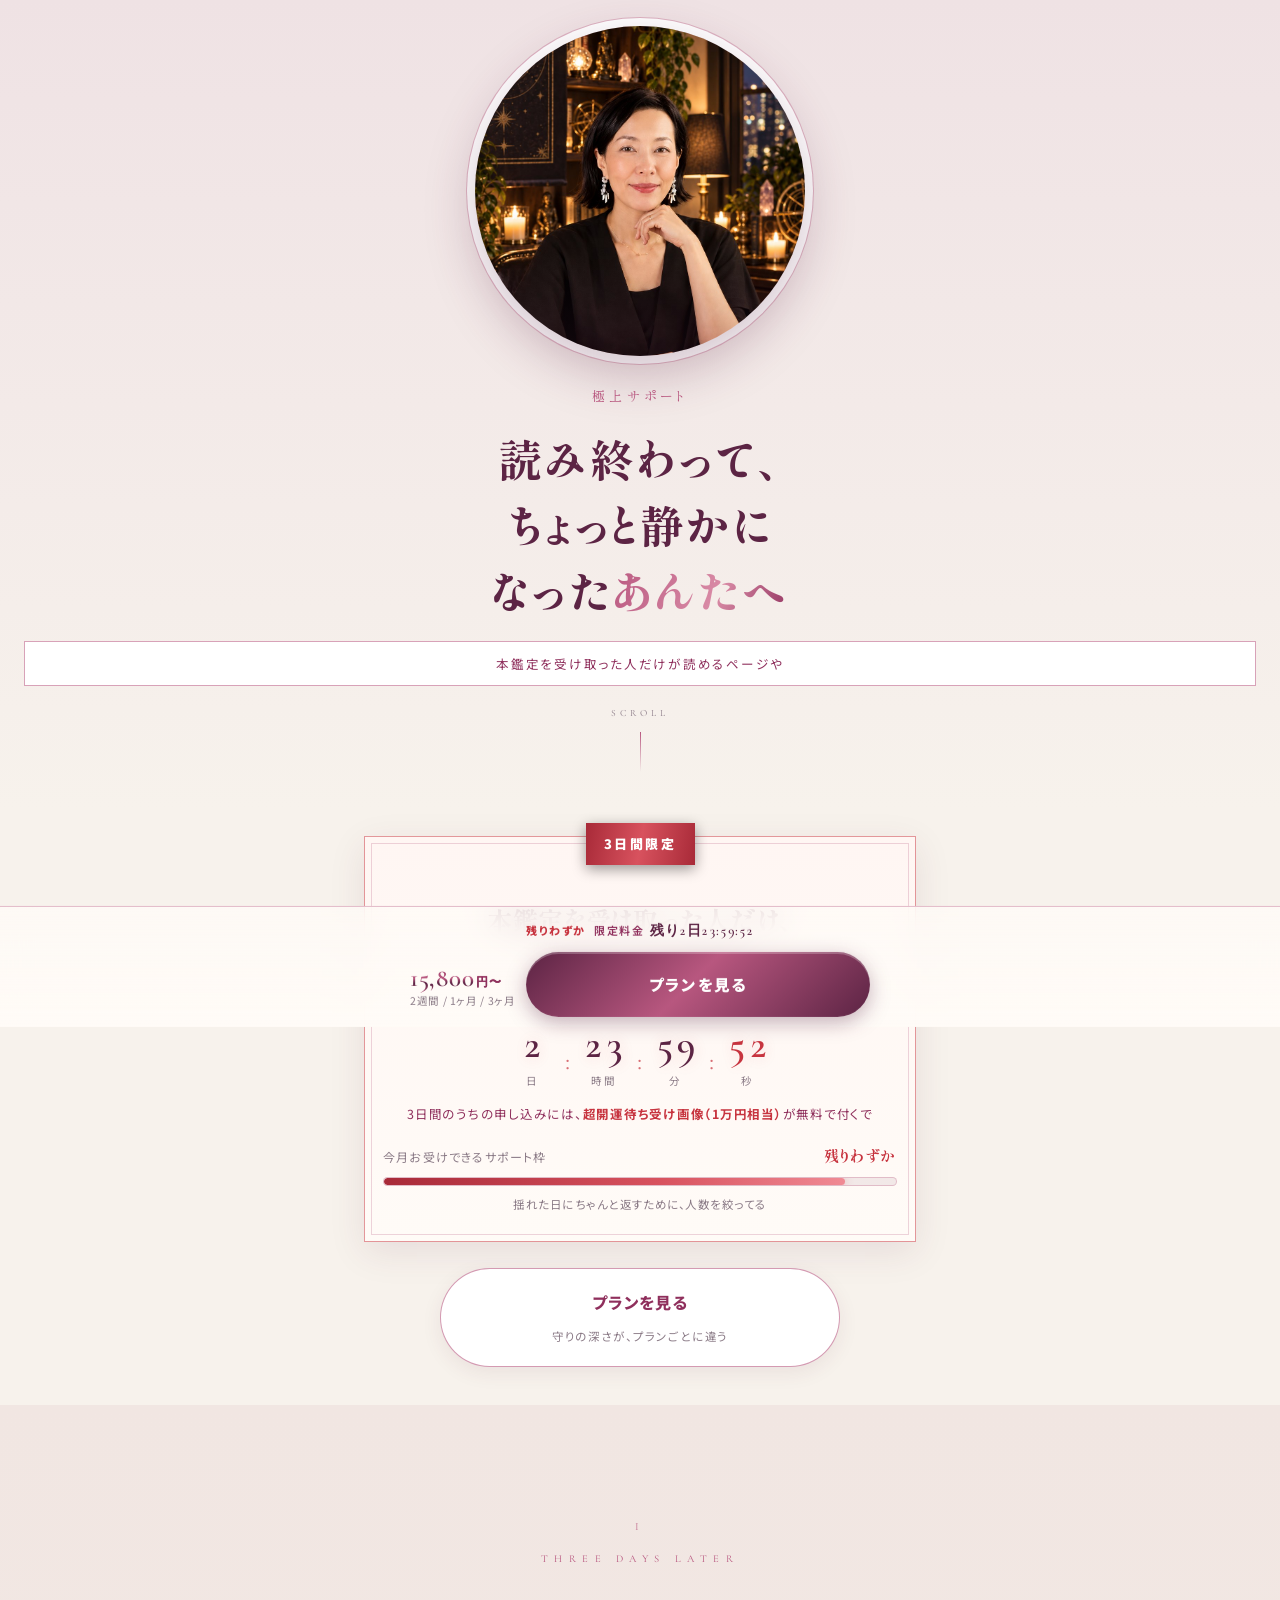
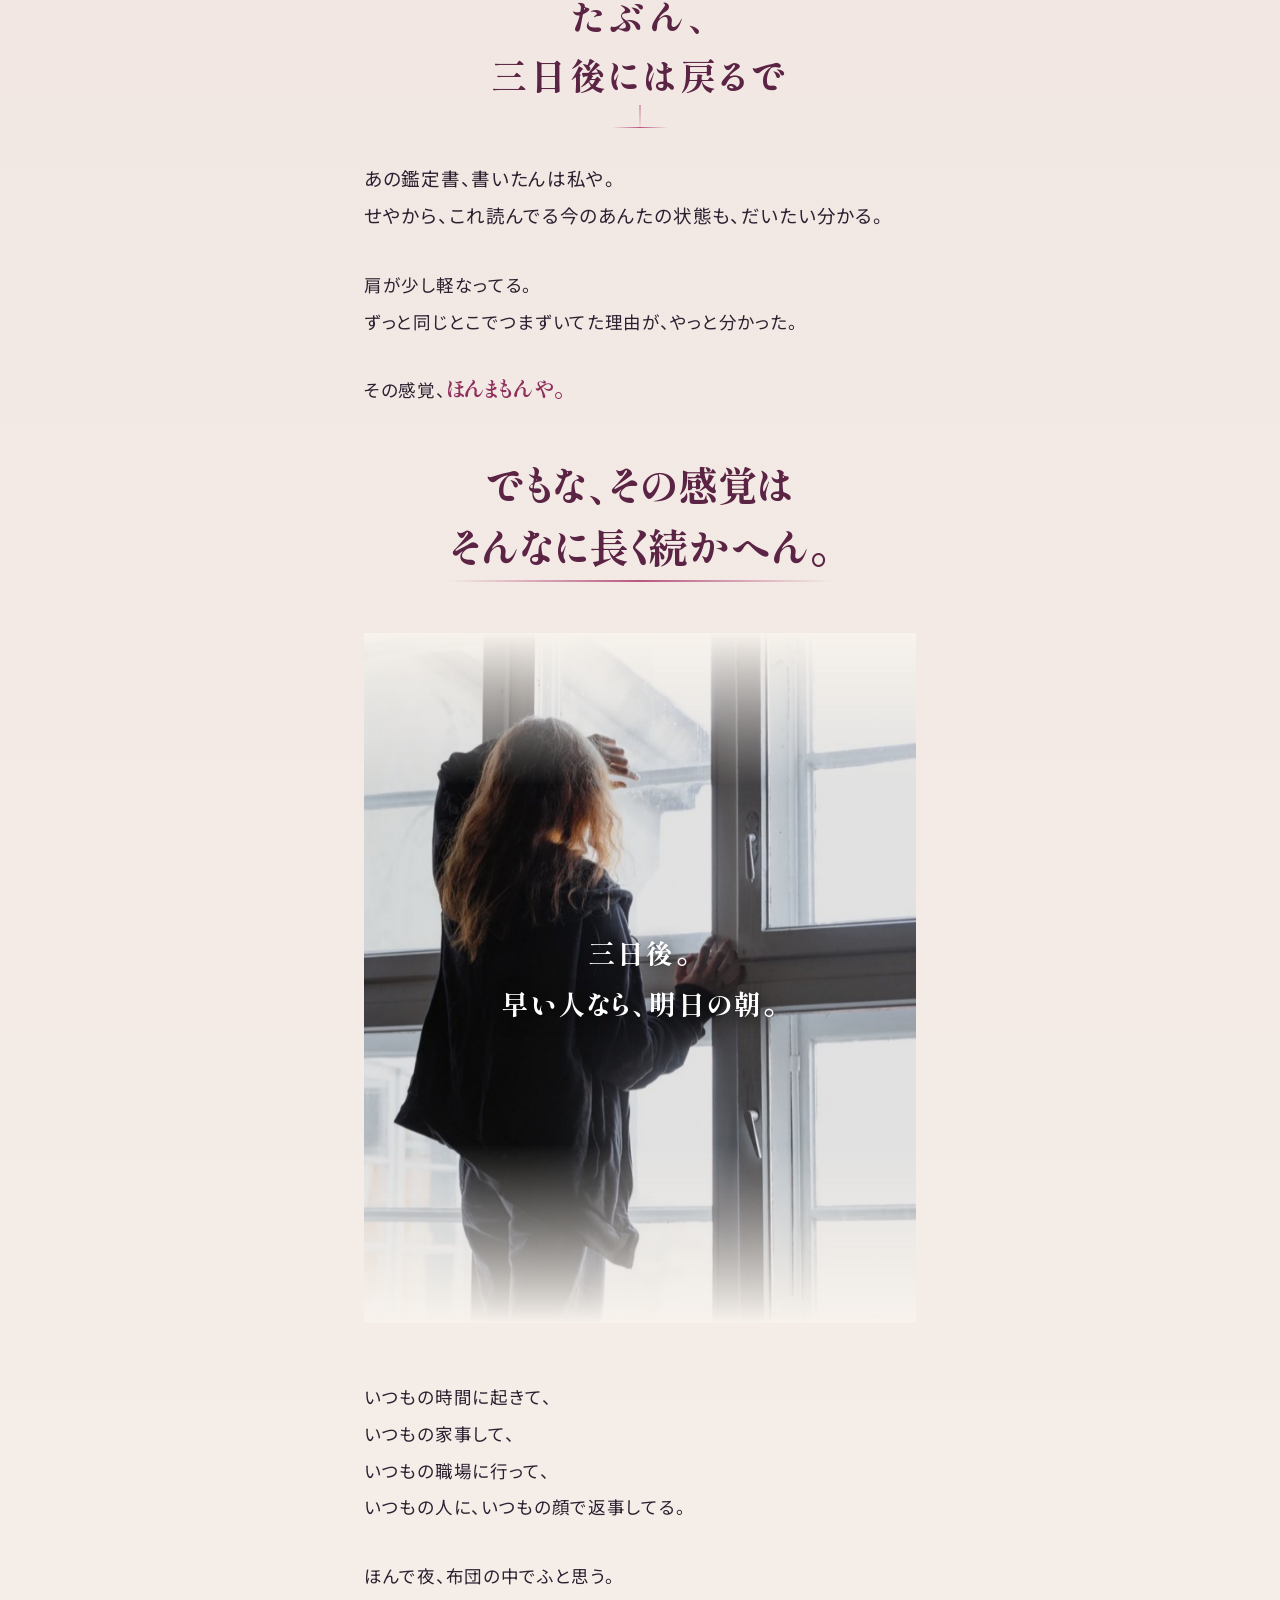
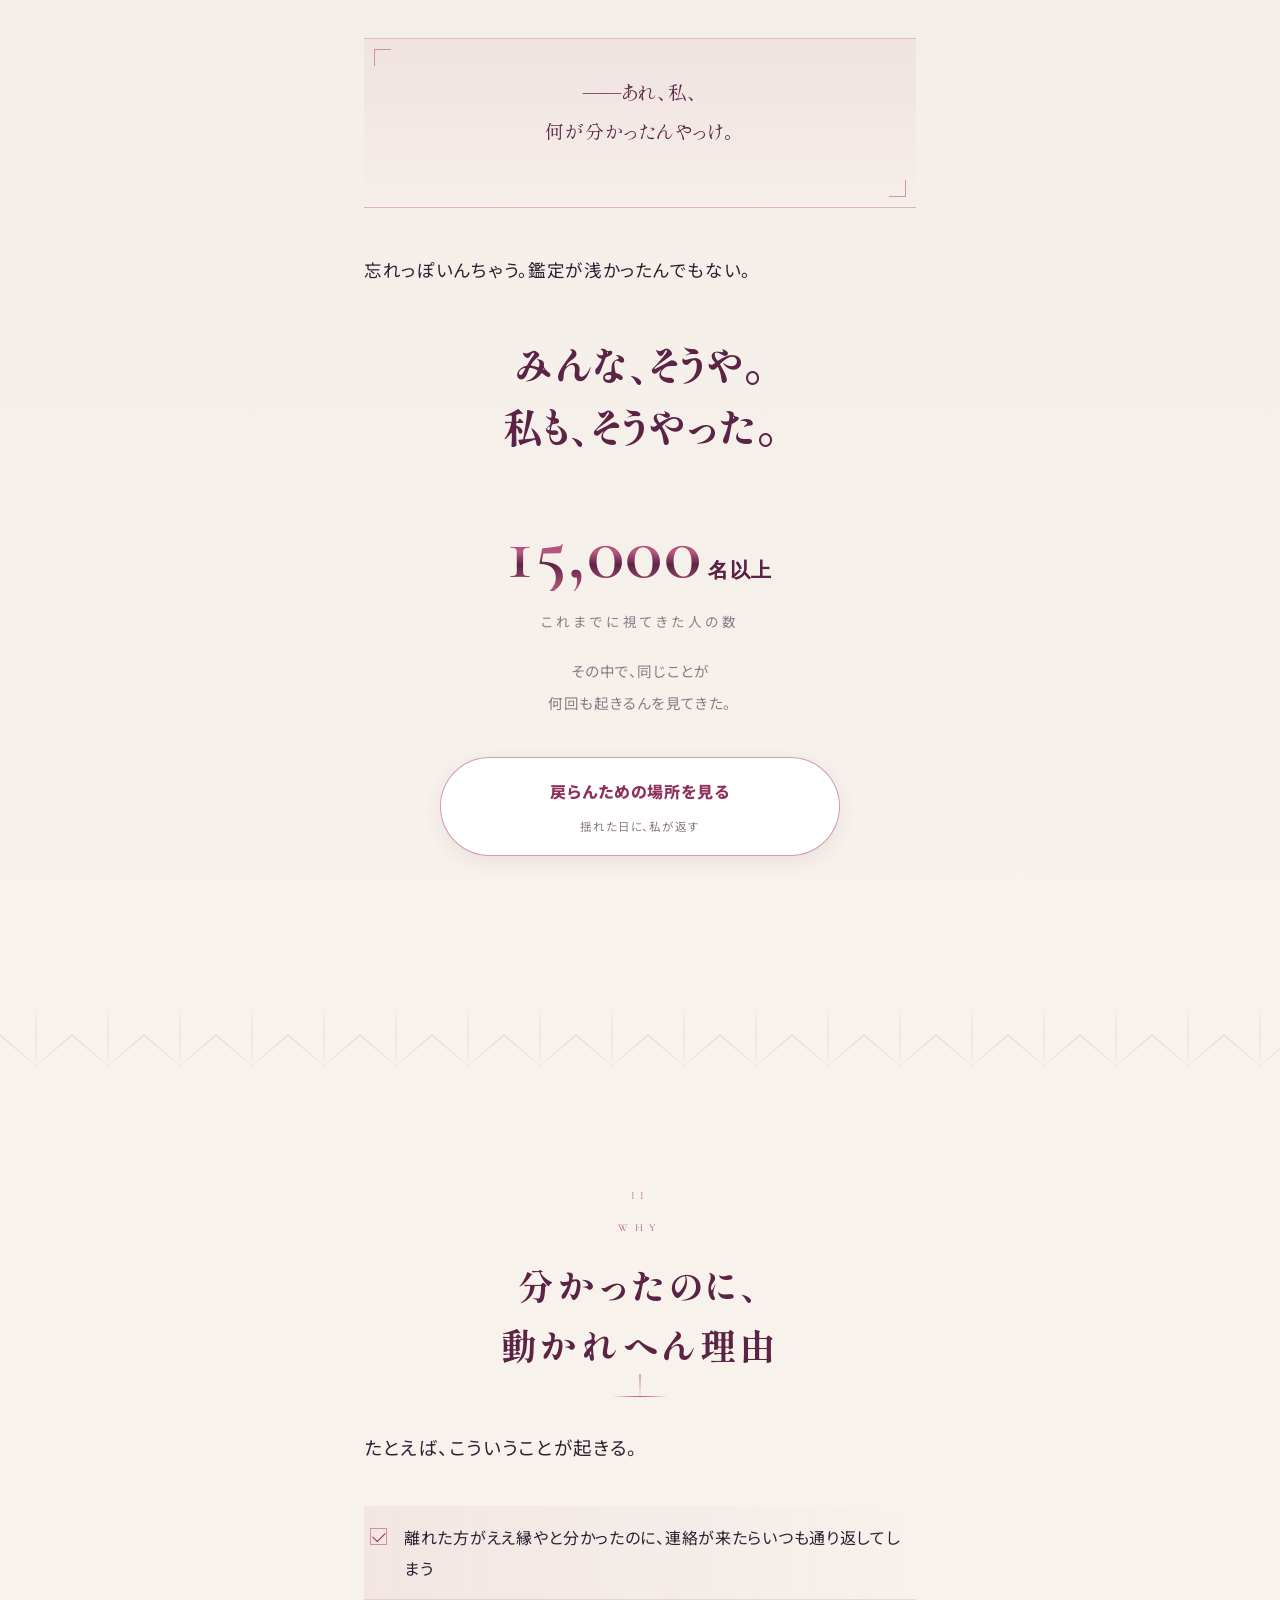
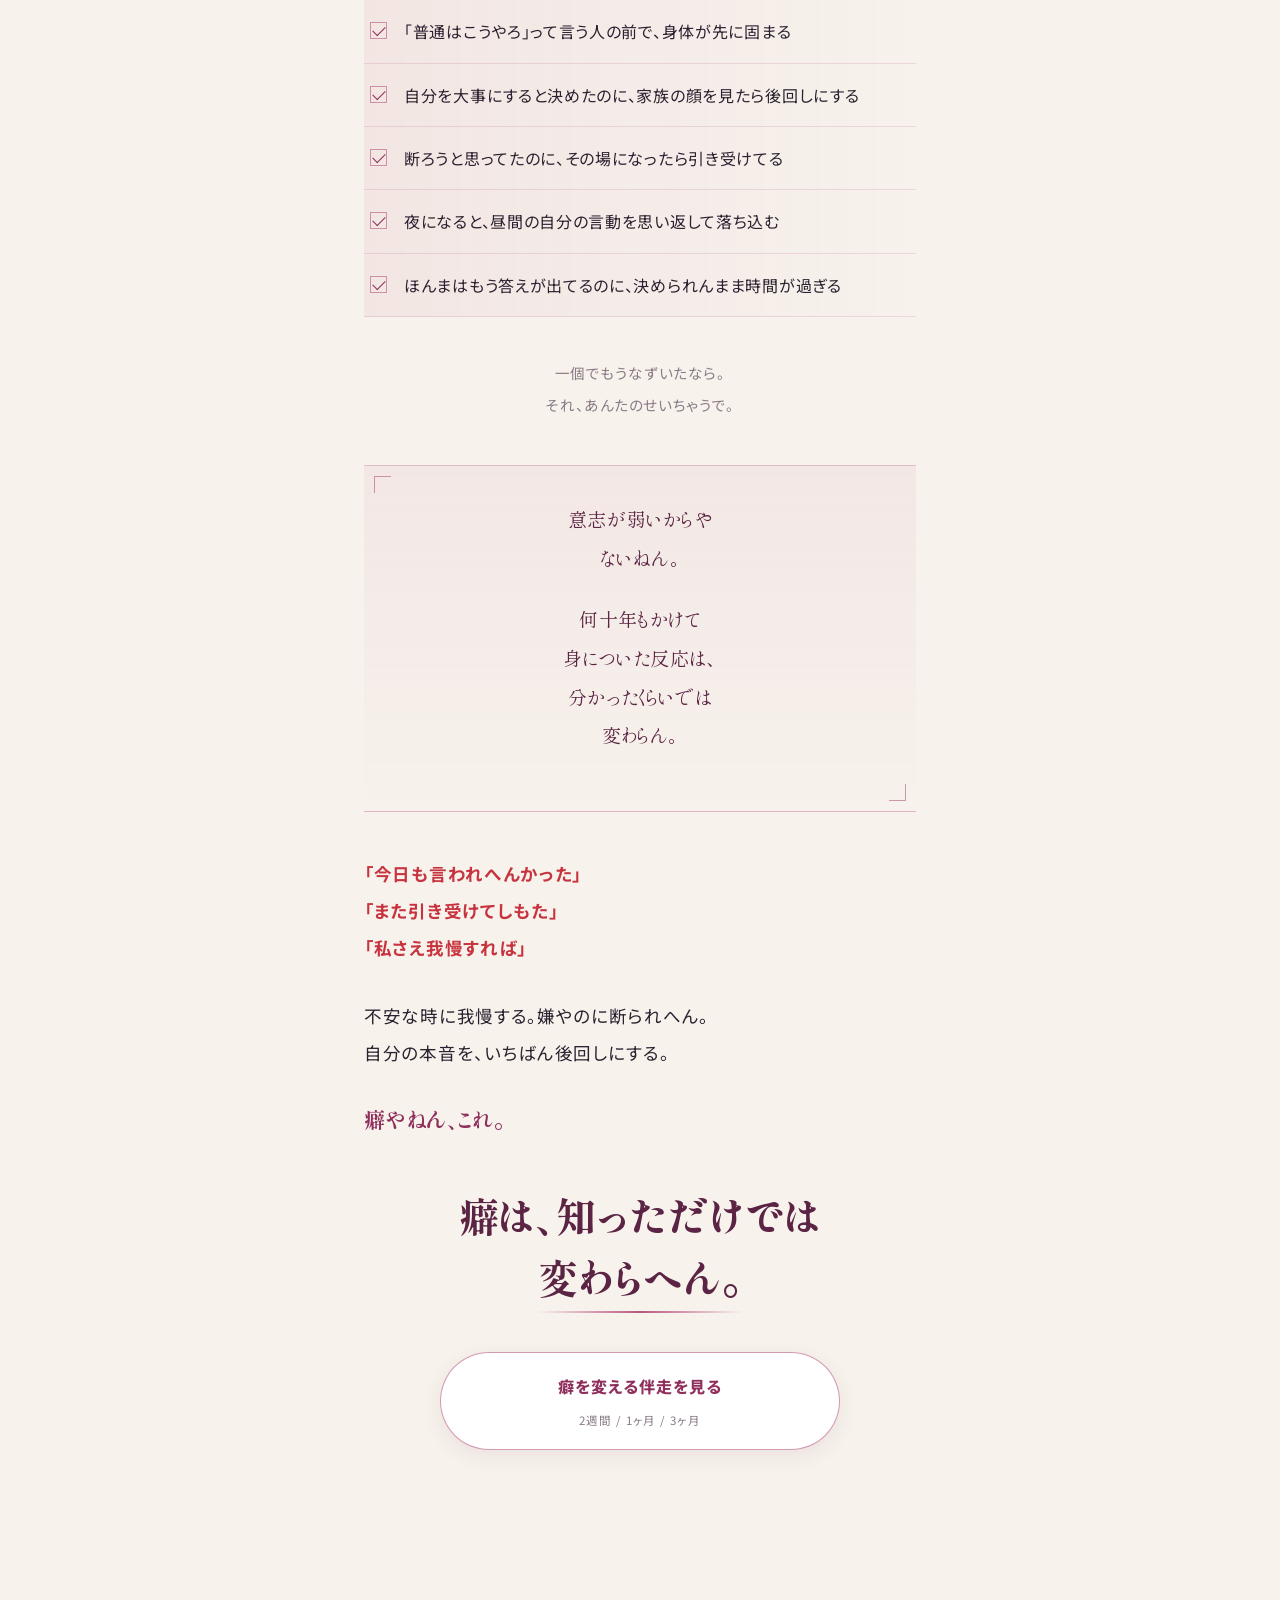
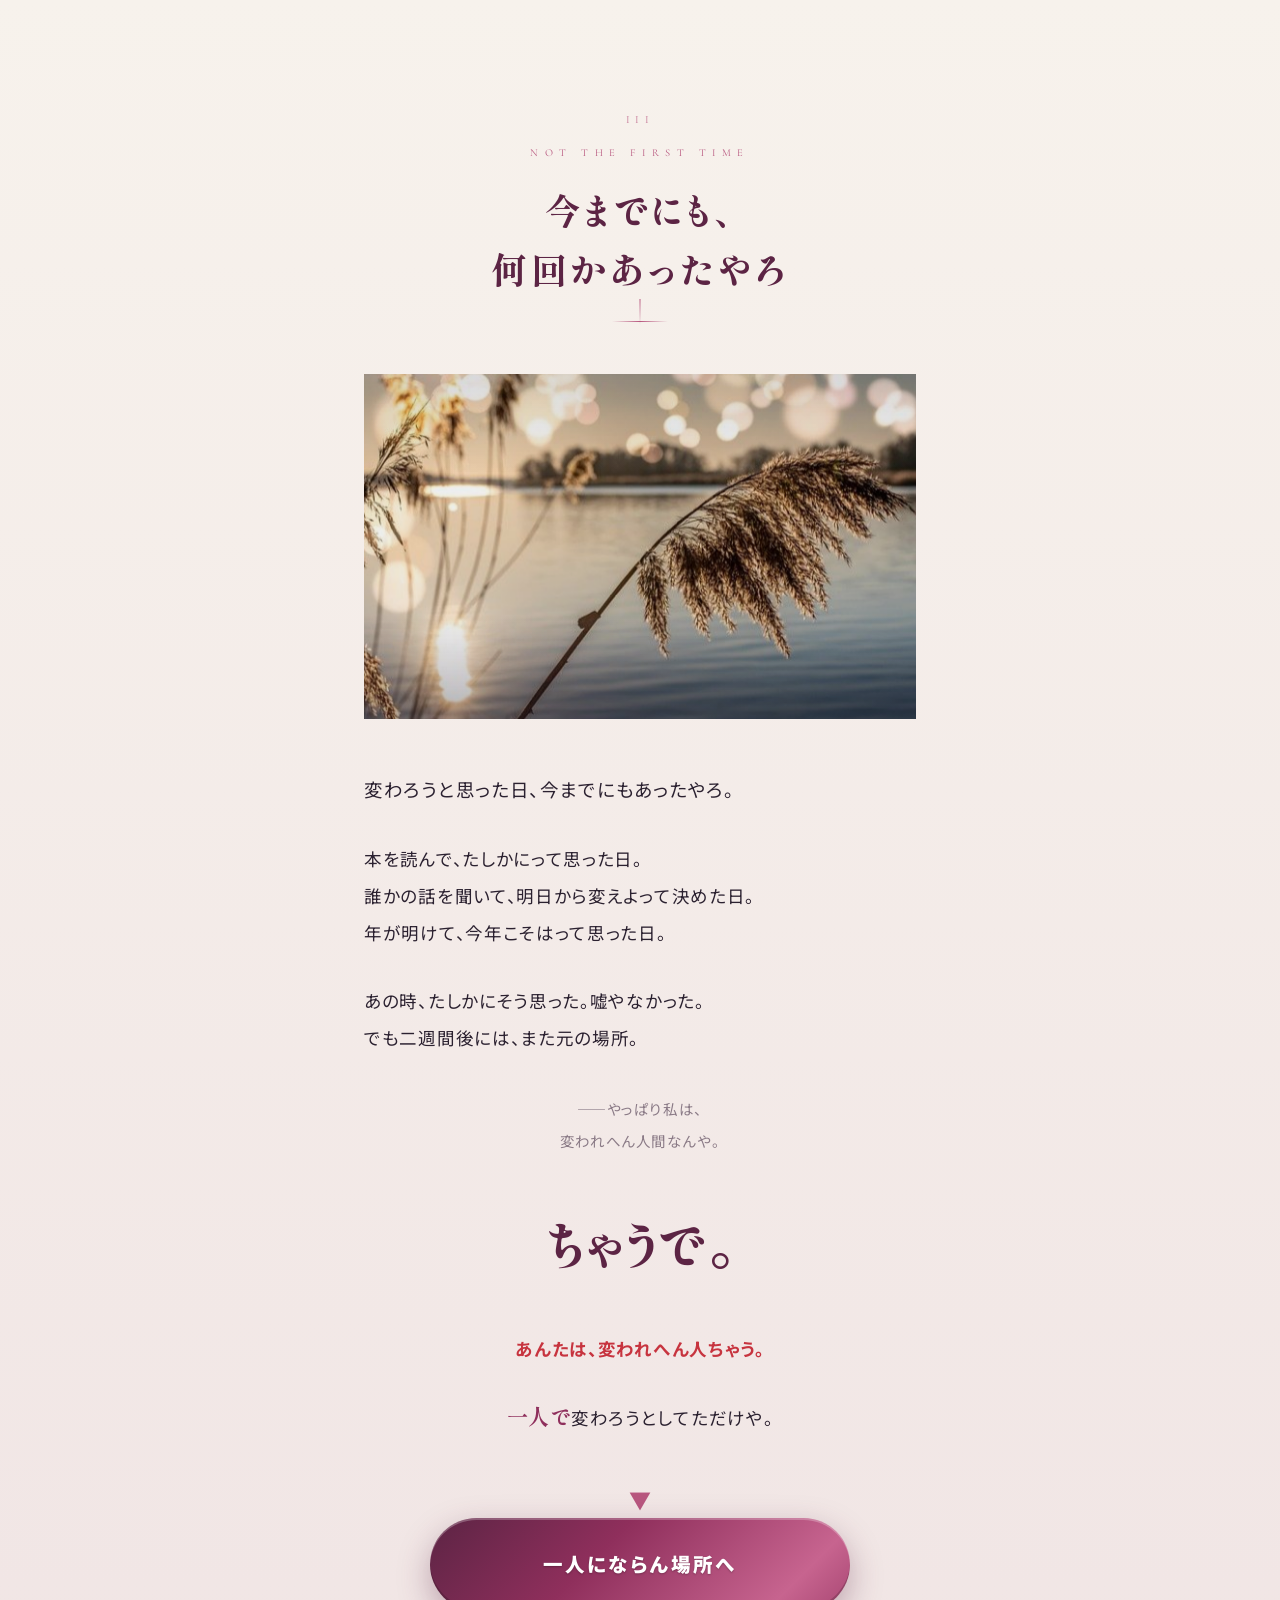
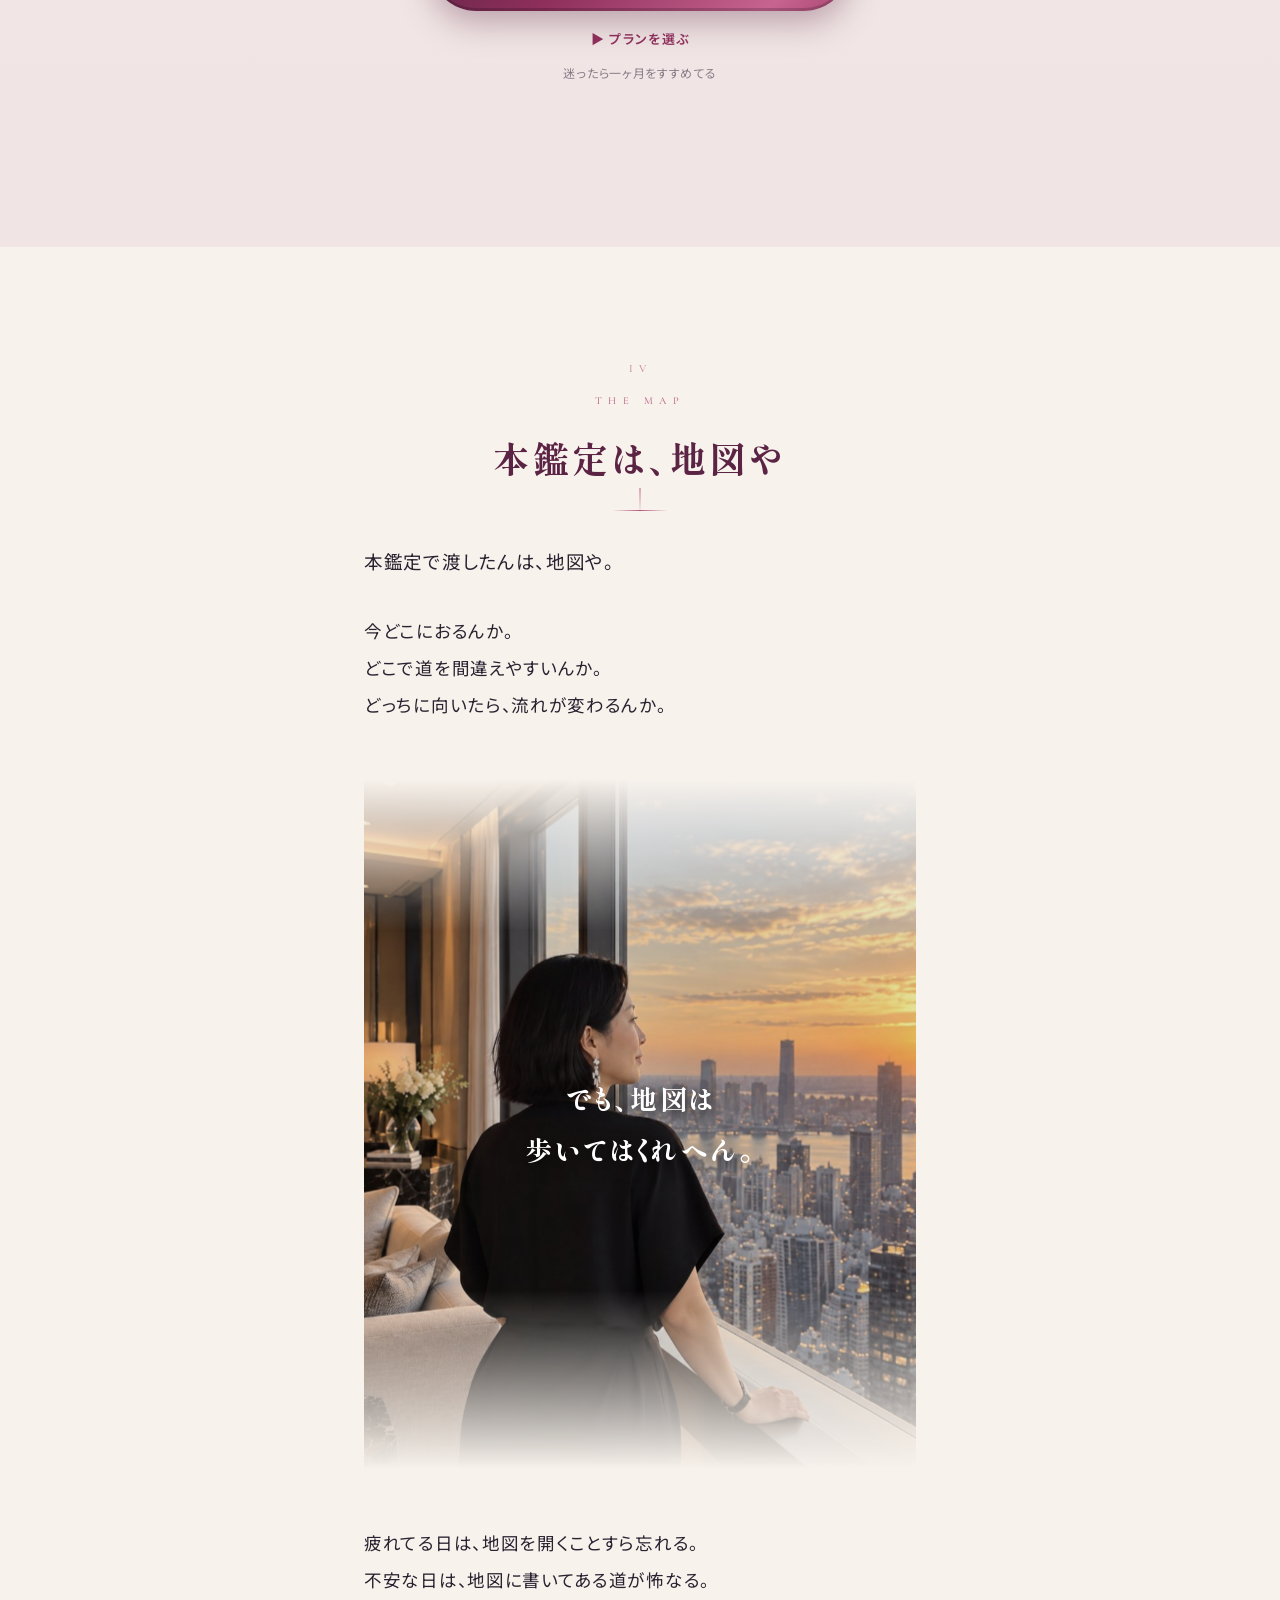
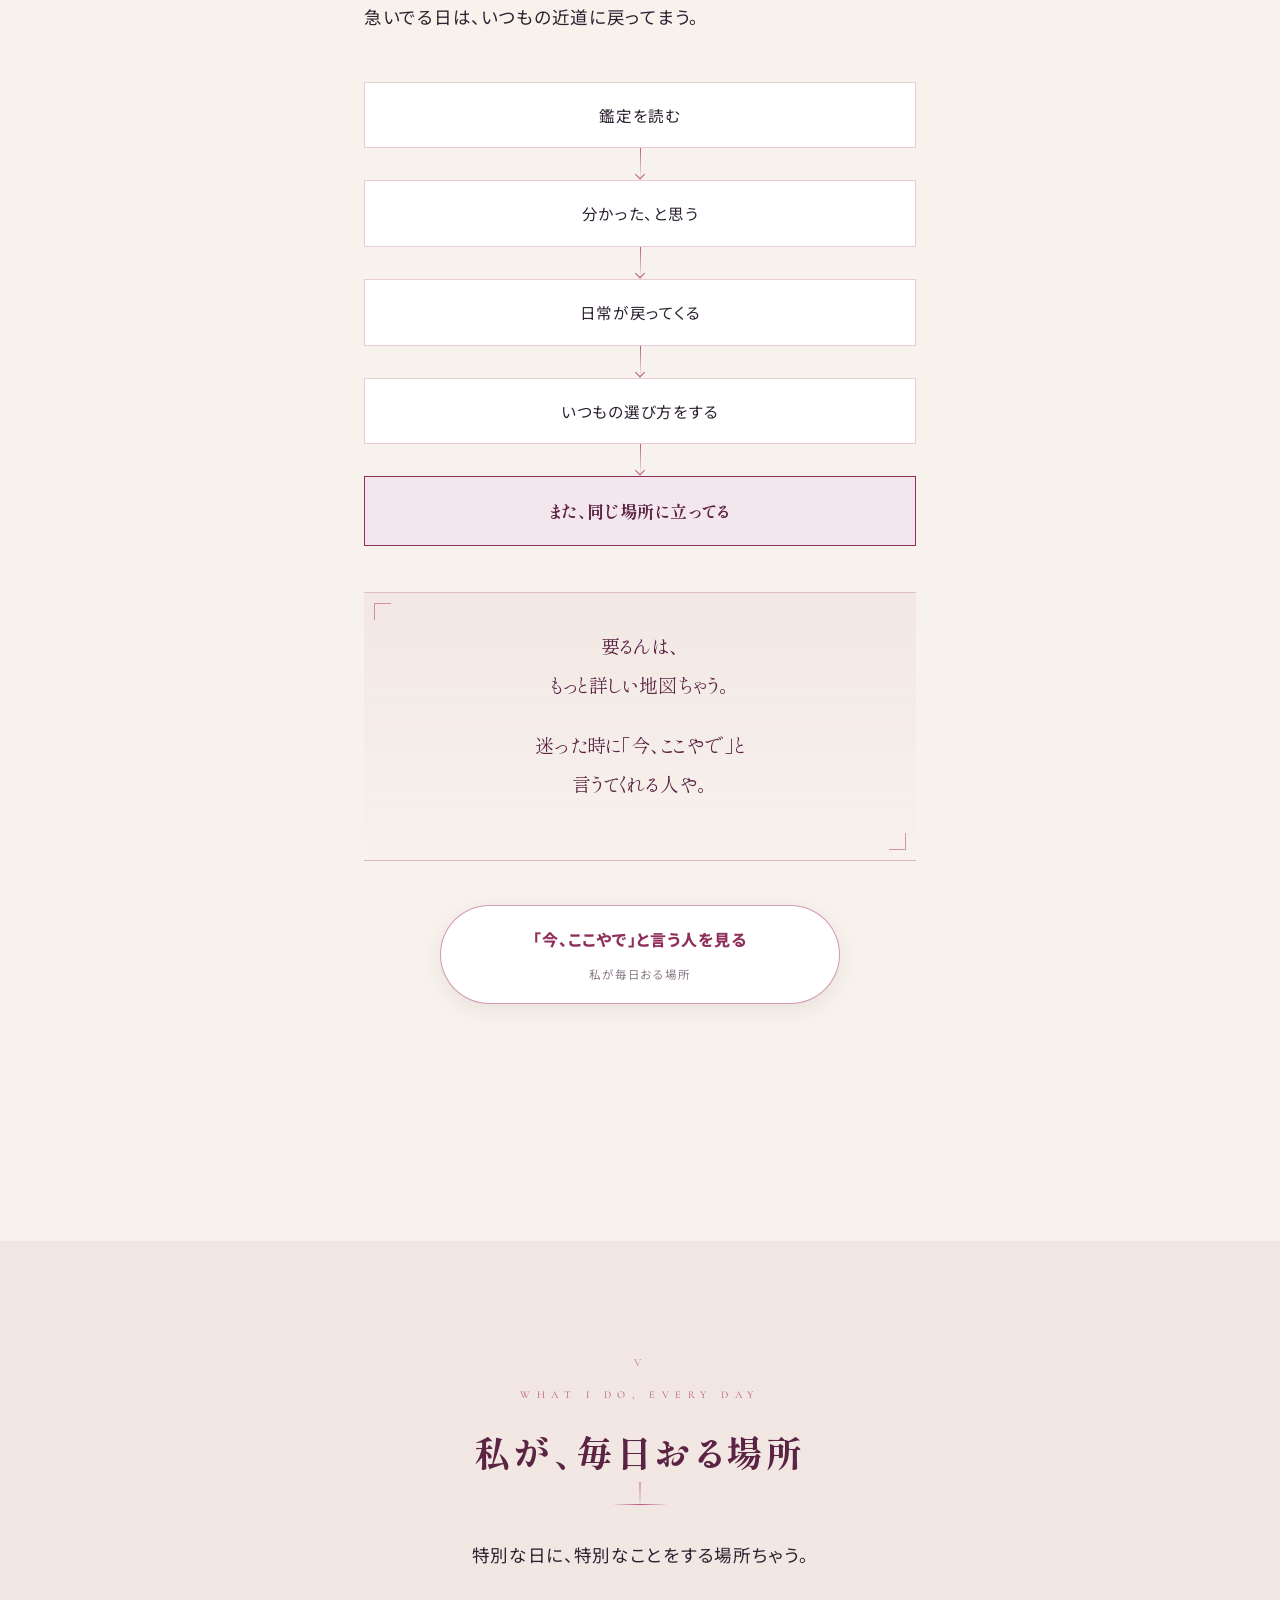
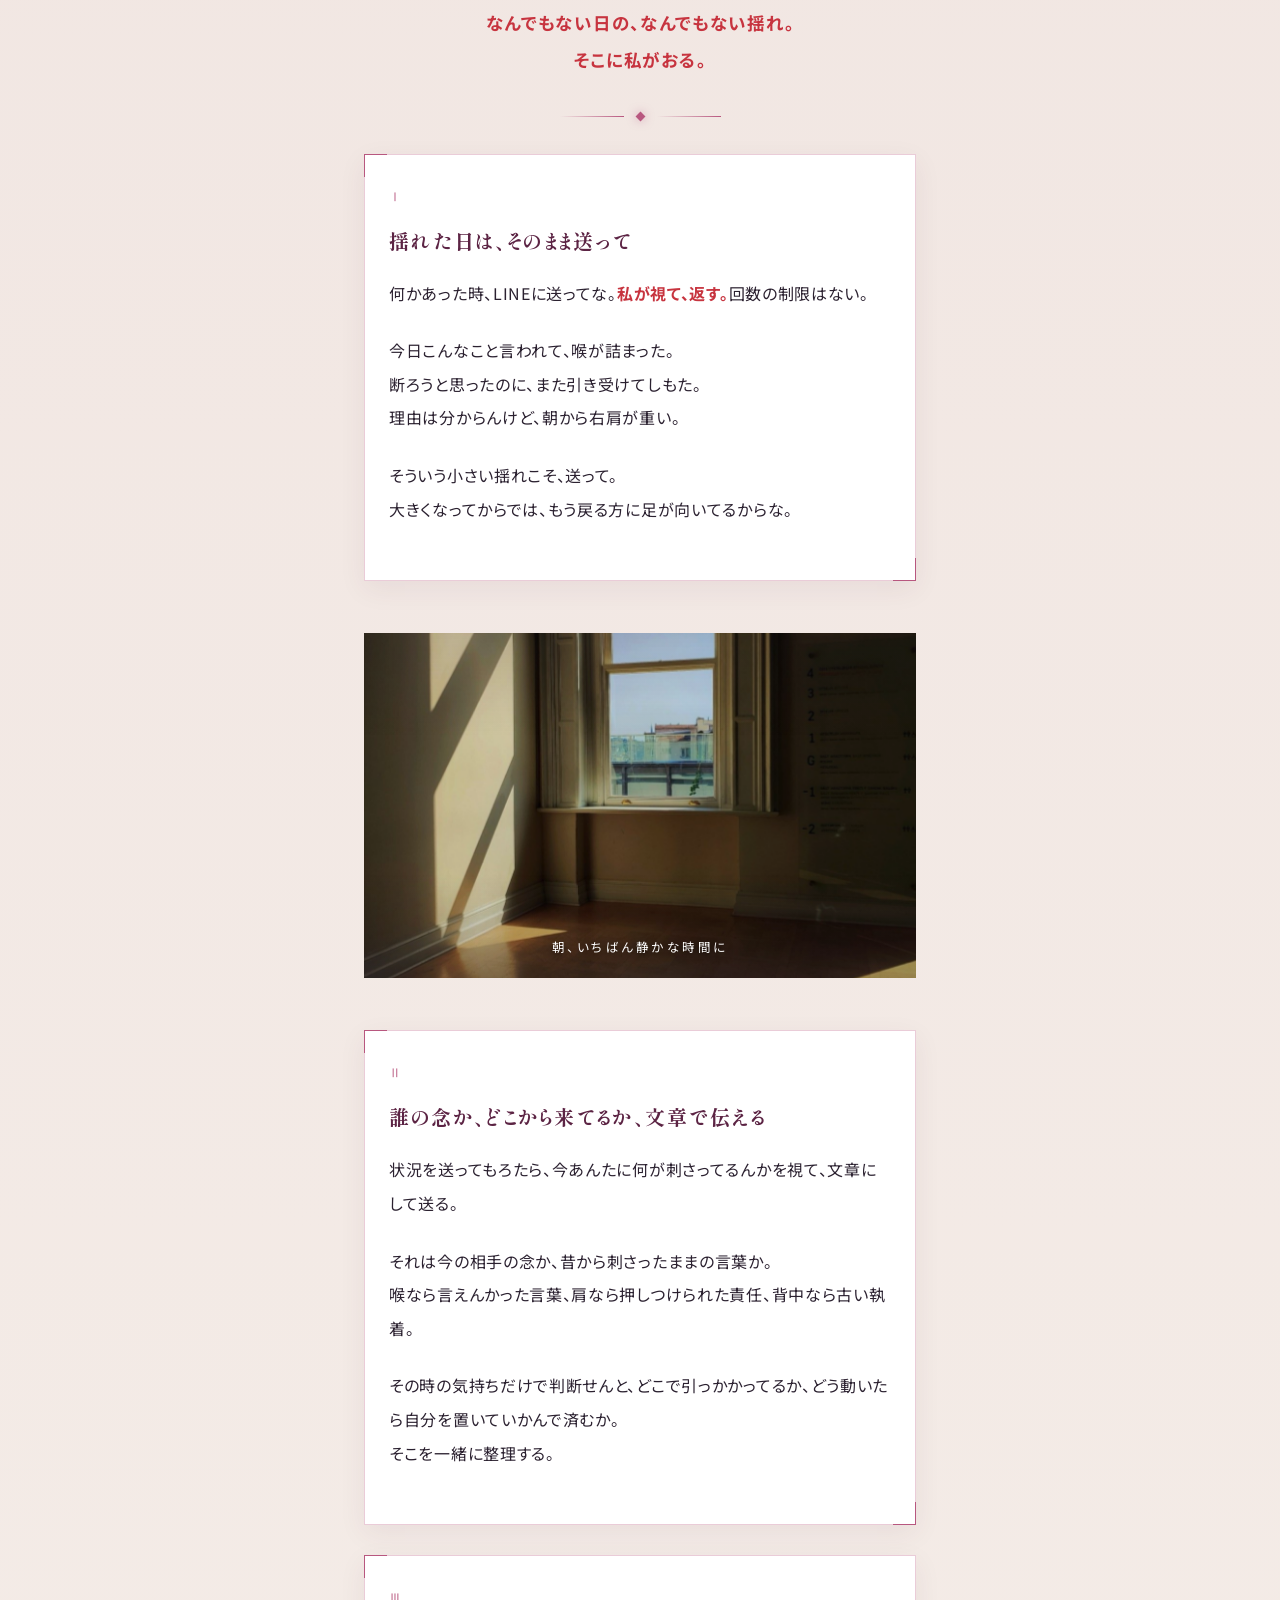
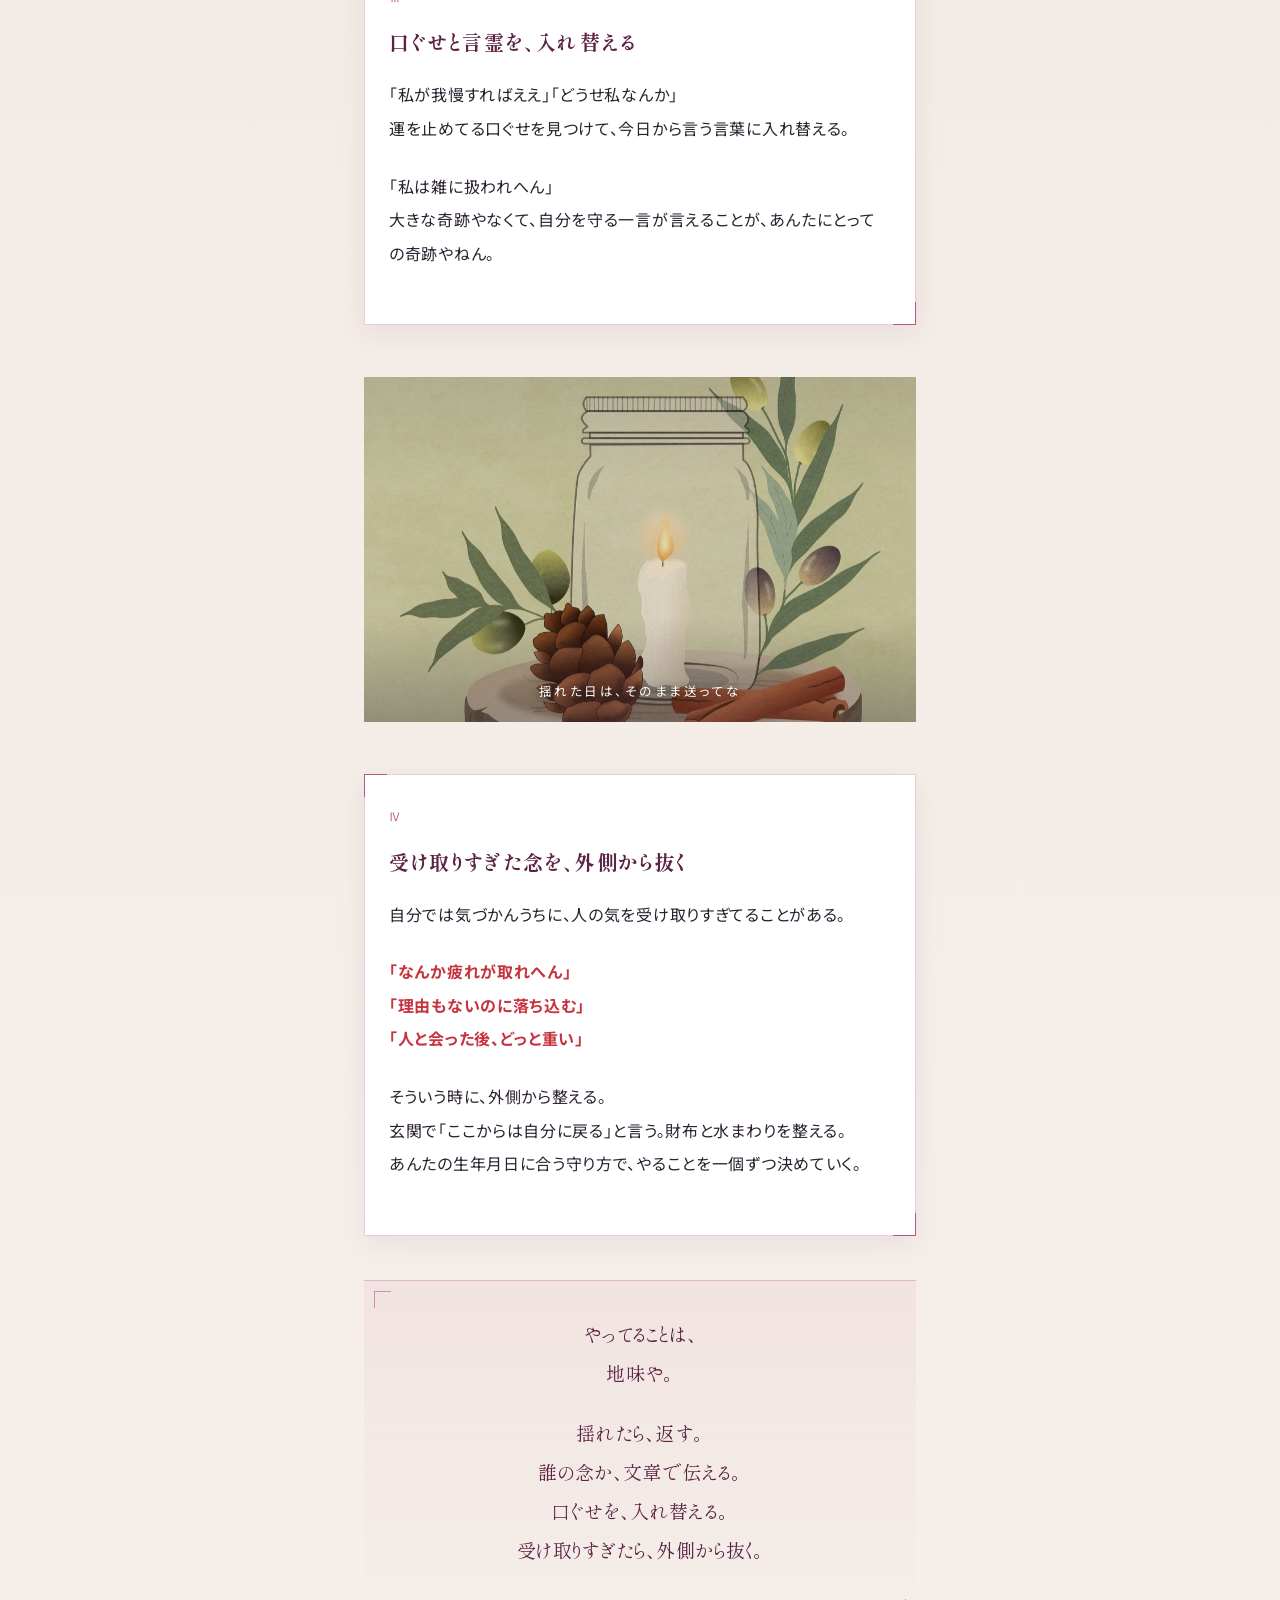
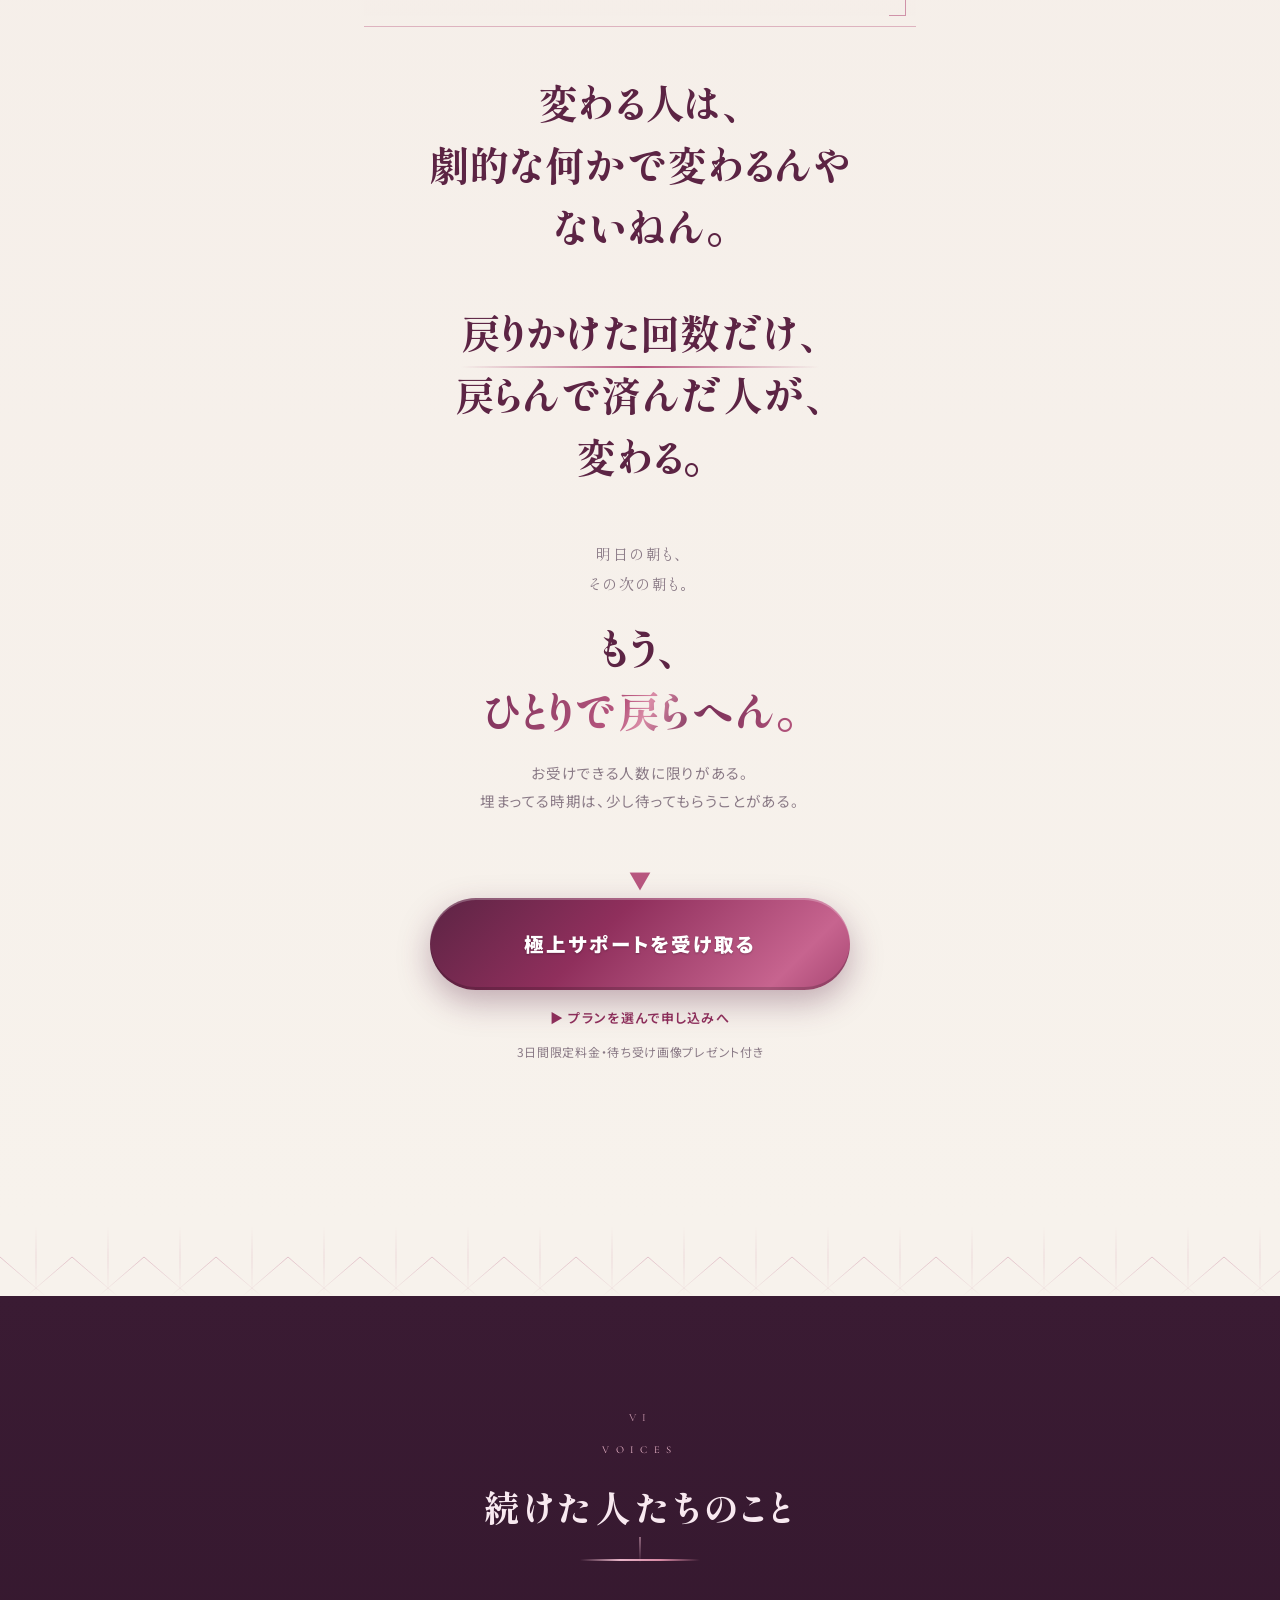
==== amane-bansou/index.html @ 3581f5c7 "あまねLP プレビュー追加: amane-kantei / amane-bansou（theme-amane.css・象牙×葡萄・関西弁） Co-Authored-By: Claude Fable 5" ====
<!doctype html>
<html lang="ja">
<head>
<meta charset="utf-8">
<meta name="viewport" content="width=device-width, initial-scale=1, viewport-fit=cover">
<meta name="robots" content="noindex">
<meta name="theme-color" content="#F7F2EC">
<title>極上サポート｜本鑑定を受け取ったあんたへ</title>
<link rel="preconnect" href="https://fonts.googleapis.com">
<link rel="preconnect" href="https://fonts.gstatic.com" crossorigin>
<link href="https://fonts.googleapis.com/css2?family=Shippori+Mincho+B1:wght@400;600;700;800&family=Noto+Sans+JP:wght@400;500;700&family=Cormorant+Garamond:wght@300;500;600&display=swap" rel="stylesheet">
<link rel="stylesheet" href="../assets/lp.css?v=202609091150">
<link rel="stylesheet" href="../assets/theme-amane.css?v=202609091150">
<style>body{line-height:2.1;letter-spacing:.04em}</style>
</head>
<!-- 限定料金：本鑑定お届け後の初回閲覧から72時間。通常価格は要確認（未確定のため表示なし）。サポート内容（毎朝の一言・当日返信・ヒーリング）は要確認 -->
<body data-deadline-key="amane_bansou" data-deadline-hours="72">

<div class="prog" aria-hidden="true"><i id="progbar"></i></div>

<!-- ============ HERO ============ -->
<header class="hero">
  <div class="hero-person">
    <img src="../img/amane/a_hero_tarot.jpg" alt="あまね" fetchpriority="high" style="object-position:center 14%">
  </div>
  <div class="particles" aria-hidden="true" id="particles"></div>
  <div class="hero-copy">
    <div class="lead rv">極上サポート</div>
    <h1 class="lines"><span class="ln">読み終わって、</span><br><span class="ln">ちょっと静かに</span><br><span class="ln">なった<span class="gg">あんたへ</span></span></h1>
    <div class="tag rv">本鑑定を受け取った人だけが読めるページや</div>
    <div class="scrollcue rv"><span class="lat">SCROLL</span><i></i></div>
  </div>
</header>

<!-- 3日間限定（冒頭） -->
<div class="limited">
  <div class="limbox rv">
    <span class="lt">3日間限定</span>
    <div class="lh">本鑑定を受け取った人だけ、<br><span class="g">3日間だけの料金</span>や</div>
    <div class="ld">二週間 15,800円 ／ 一ヶ月 39,800円 ／ 三ヶ月 99,800円</div>
    <div class="cd" aria-label="残り時間">
      <div class="u"><b data-d>-</b><i>日</i></div><div class="sep">:</div>
      <div class="u"><b data-h>--</b><i>時間</i></div><div class="sep">:</div>
      <div class="u"><b data-m>--</b><i>分</i></div><div class="sep">:</div>
      <div class="u s"><b data-s>--</b><i>秒</i></div>
    </div>
    <div class="cd-expired">この料金でのご案内は終わってます。<br>それでも来たい人は、LINEにそのまま送ってな。</div>
    <div class="ln2">3日間のうちの申し込みには、<b>超開運待ち受け画像（1万円相当）</b>が無料で付くで</div>
    <div class="stock">
      <div class="sl"><span>今月お受けできるサポート枠</span><b>残りわずか</b></div>
      <div class="bar"><i style="--fill:90%"></i></div>
      <div class="sn">揺れた日にちゃんと返すために、人数を絞ってる</div>
    </div>
  </div>
</div>

<a class="minicta rv" href="#plan" style="margin-top:26px">プランを見る<span class="s">守りの深さが、プランごとに違う</span></a>


<!-- ============ I 三日後 ============ -->
<section class="s-ai">
  <div class="wrap">
    <div class="chapno">I</div>
    <div class="eyebrow lat">Three days later</div>
    <h2 class="lines"><span class="ln">たぶん、</span><br><span class="ln">三日後には戻るで</span></h2>
    <div class="gline"></div>

    <div class="stag">
      <p class="lead-p">あの鑑定書、書いたんは私や。<br>せやから、これ読んでる今のあんたの状態も、だいたい分かる。</p>
      <p>肩が少し軽なってる。<br>ずっと同じとこでつまずいてた理由が、やっと分かった。</p>
      <p>その感覚、<span class="ew">ほんまもんや。</span></p>
    </div>

    <div class="big rv-b">でもな、その感覚は<br><span class="wipe">そんなに長く続かへん。</span></div>

    <div class="ph-full px rv-s">
      <img src="../img/amane/woman_03.jpg" alt="窓辺に立つ人" loading="lazy" decoding="async">
      <div class="ov rv-b">三日後。<br>早い人なら、明日の朝。</div>
    </div>

    <div class="stag">
      <p>いつもの時間に起きて、<br>いつもの家事して、<br>いつもの職場に行って、<br>いつもの人に、いつもの顔で返事してる。</p>
      <p>ほんで夜、布団の中でふと思う。</p>
    </div>

    <div class="quote rv-b">
      <p>——あれ、私、<br>何が分かったんやっけ。</p>
    </div>

    <div class="stag">
      <p>忘れっぽいんちゃう。鑑定が浅かったんでもない。</p>
    </div>
    <div class="big rv-b">みんな、そうや。<br>私も、そうやった。</div>

    <div class="stat rv" style="margin-top:56px">
      <div class="num"><span data-count="15000">0</span><span class="unit">名以上</span></div>
      <div class="lbl">これまでに視てきた人の数</div>
      <p class="whisper" style="margin:20px 0 0">その中で、同じことが<br>何回も起きるんを見てきた。</p>
    </div>

    <a class="minicta rv" href="#plan">戻らんための場所を見る<span class="s">揺れた日に、私が返す</span></a>
  </div>
</section>

<div class="band" aria-hidden="true"></div>

<!-- ============ II なんで戻るんか ============ -->
<section class="s-dark">
  <div class="wrap">
    <div class="chapno">II</div>
    <div class="eyebrow lat">Why</div>
    <h2 class="lines"><span class="ln">分かったのに、</span><br><span class="ln">動かれへん理由</span></h2>
    <div class="gline"></div>

    <div class="rv"><p class="lead-p">たとえば、こういうことが起きる。</p></div>

    <ul class="chk rv">
      <li>離れた方がええ縁やと分かったのに、連絡が来たらいつも通り返してしまう</li>
      <li>「普通はこうやろ」って言う人の前で、身体が先に固まる</li>
      <li>自分を大事にすると決めたのに、家族の顔を見たら後回しにする</li>
      <li>断ろうと思ってたのに、その場になったら引き受けてる</li>
      <li>夜になると、昼間の自分の言動を思い返して落ち込む</li>
      <li>ほんまはもう答えが出てるのに、決められんまま時間が過ぎる</li>
    </ul>

    <div class="whisper rv">一個でもうなずいたなら。<br>それ、あんたのせいちゃうで。</div>

    <div class="quote stag">
      <p>意志が弱いからや<br>ないねん。</p>
      <p>何十年もかけて<br>身についた反応は、<br>分かったくらいでは<br>変わらん。</p>
    </div>

    <div class="stag">
      <p><span class="shu">「今日も言われへんかった」</span><br><span class="shu">「また引き受けてしもた」</span><br><span class="shu">「私さえ我慢すれば」</span></p>
      <p>不安な時に我慢する。嫌やのに断られへん。<br>自分の本音を、いちばん後回しにする。</p>
      <p><span class="ew">癖やねん、これ。</span></p>
    </div>
    <div class="big rv-b">癖は、知っただけでは<br><span class="wipe">変わらへん。</span></div>

    <a class="minicta rv" href="#plan">癖を変える伴走を見る<span class="s">2週間 / 1ヶ月 / 3ヶ月</span></a>
  </div>
</section>

<!-- ============ III 初めてちゃう ============ -->
<section class="s-ai-r">
  <div class="wrap">
    <div class="chapno">III</div>
    <div class="eyebrow lat">Not the first time</div>
    <h2 class="lines"><span class="ln">今までにも、</span><br><span class="ln">何回かあったやろ</span></h2>
    <div class="gline"></div>

    <div class="ph wide px rv-s">
      <img src="../img/amane/water_02.jpg" alt="光る水辺" loading="lazy" decoding="async">
    </div>

    <div class="stag">
      <p class="lead-p">変わろうと思った日、今までにもあったやろ。</p>
      <p>本を読んで、たしかにって思った日。<br>誰かの話を聞いて、明日から変えよって決めた日。<br>年が明けて、今年こそはって思った日。</p>
      <p>あの時、たしかにそう思った。嘘やなかった。<br>でも二週間後には、また元の場所。</p>
    </div>

    <div class="whisper rv">——やっぱり私は、<br>変われへん人間なんや。</div>

    <div class="big xl rv-b">ちゃうで。</div>

    <div class="stag">
      <p class="tc"><strong>あんたは、変われへん人ちゃう。</strong></p>
      <p class="tc"><span class="ew">一人で</span>変わろうとしてただけや。</p>
    </div>

    <a class="cta rv" href="#plan">
      <span class="arrow">▼</span>
      <span class="btn">一人にならん場所へ</span>
      <span class="sub">▶ プランを選ぶ</span>
      <span class="micro">迷ったら一ヶ月をすすめてる</span>
    </a>
  </div>
</section>

<!-- ============ IV 地図 ============ -->
<section class="s-dark">
  <div class="wrap">
    <div class="chapno">IV</div>
    <div class="eyebrow lat">The map</div>
    <h2 class="lines"><span class="ln">本鑑定は、地図や</span></h2>
    <div class="gline"></div>

    <div class="stag">
      <p class="lead-p">本鑑定で渡したんは、地図や。</p>
      <p>今どこにおるんか。<br>どこで道を間違えやすいんか。<br>どっちに向いたら、流れが変わるんか。</p>
    </div>

    <div class="ph-full px rv-s">
      <img src="../img/amane/a_city.jpg" alt="夕景の街を見つめるあまね" loading="lazy" decoding="async">
      <div class="ov rv-b">でも、地図は<br>歩いてはくれへん。</div>
    </div>

    <div class="stag">
      <p>疲れてる日は、地図を開くことすら忘れる。<br>不安な日は、地図に書いてある道が怖なる。<br>急いでる日は、いつもの近道に戻ってまう。</p>
    </div>

    <div class="flow stag">
      <div class="fi">鑑定を読む</div>
      <div class="fa"></div>
      <div class="fi">分かった、と思う</div>
      <div class="fa"></div>
      <div class="fi">日常が戻ってくる</div>
      <div class="fa"></div>
      <div class="fi">いつもの選び方をする</div>
      <div class="fa"></div>
      <div class="fi last">また、同じ場所に立ってる</div>
    </div>

    <div class="quote stag">
      <p>要るんは、<br>もっと詳しい地図ちゃう。</p>
      <p>迷った時に「今、ここやで」と<br>言うてくれる人や。</p>
    </div>

    <a class="minicta rv" href="#plan">「今、ここやで」と言う人を見る<span class="s">私が毎日おる場所</span></a>
  </div>
</section>

<div class="wrap"><div class="growline"></div></div>

<!-- ============ V 私が毎日おる場所 ============ -->
<section class="s-ai">
  <div class="wrap">
    <div class="chapno">V</div>
    <div class="eyebrow lat">What I do, every day</div>
    <h2 class="lines"><span class="ln">私が、毎日おる場所</span></h2>
    <div class="gline"></div>

    <div class="stag">
      <p class="tc">特別な日に、特別なことをする場所ちゃう。</p>
      <p class="tc"><strong>なんでもない日の、なんでもない揺れ。<br>そこに私がおる。</strong></p>
    </div>

    <div class="orn" aria-hidden="true"><i></i></div>

    <!-- ▼ 要確認: サポート内容の各項目（毎朝の一言・返信の速さ・念抜き/ヒーリングの有無と頻度）は本人確認のうえ確定 -->
    <div class="dev rv">
      <div class="no lat">Ⅰ</div>
      <h3>揺れた日は、そのまま送って</h3>
      <p>何かあった時、LINEに送ってな。<strong>私が視て、返す。</strong>回数の制限はない。</p>
      <p>今日こんなこと言われて、喉が詰まった。<br>断ろうと思ったのに、また引き受けてしもた。<br>理由は分からんけど、朝から右肩が重い。</p>
      <p>そういう小さい揺れこそ、送って。<br>大きくなってからでは、もう戻る方に足が向いてるからな。</p>
    </div>

    <div class="ph wide px rv-s">
      <img src="../img/amane/window_02.jpg" alt="朝の光" loading="lazy" decoding="async">
      <div class="cap">朝、いちばん静かな時間に</div>
    </div>

    <div class="dev rv">
      <div class="no lat">Ⅱ</div>
      <h3>誰の念か、どこから来てるか、文章で伝える</h3>
      <p>状況を送ってもろたら、今あんたに何が刺さってるんかを視て、文章にして送る。</p>
      <p>それは今の相手の念か、昔から刺さったままの言葉か。<br>喉なら言えんかった言葉、肩なら押しつけられた責任、背中なら古い執着。</p>
      <p>その時の気持ちだけで判断せんと、どこで引っかかってるか、どう動いたら自分を置いていかんで済むか。<br>そこを一緒に整理する。</p>
    </div>

    <div class="dev rv">
      <div class="no lat">Ⅲ</div>
      <h3>口ぐせと言霊を、入れ替える</h3>
      <p>「私が我慢すればええ」「どうせ私なんか」<br>運を止めてる口ぐせを見つけて、今日から言う言葉に入れ替える。</p>
      <p>「私は雑に扱われへん」<br>大きな奇跡やなくて、自分を守る一言が言えることが、あんたにとっての奇跡やねん。</p>
    </div>

    <div class="ph wide px rv-s">
      <img src="../img/amane/candle_01.jpg" alt="灯り" loading="lazy" decoding="async">
      <div class="cap">揺れた日は、そのまま送ってな</div>
    </div>

    <div class="dev rv">
      <div class="no lat">Ⅳ</div>
      <h3>受け取りすぎた念を、外側から抜く</h3>
      <p>自分では気づかんうちに、人の気を受け取りすぎてることがある。</p>
      <p><span class="shu">「なんか疲れが取れへん」</span><br><span class="shu">「理由もないのに落ち込む」</span><br><span class="shu">「人と会った後、どっと重い」</span></p>
      <p>そういう時に、外側から整える。<br>玄関で「ここからは自分に戻る」と言う。財布と水まわりを整える。<br>あんたの生年月日に合う守り方で、やることを一個ずつ決めていく。</p>
    </div>

    <div class="quote stag">
      <p>やってることは、<br>地味や。</p>
      <p>揺れたら、返す。<br>誰の念か、文章で伝える。<br>口ぐせを、入れ替える。<br>受け取りすぎたら、外側から抜く。</p>
    </div>

    <div class="big rv-b">変わる人は、<br>劇的な何かで変わるんや<br>ないねん。</div>
    <div class="big rv-b"><span class="wipe">戻りかけた回数だけ、</span><br>戻らんで済んだ人が、<br>変わる。</div>

    <div class="peak rv">
      <div class="l1">明日の朝も、<br>その次の朝も。</div>
      <div class="l2">もう、<br><em>ひとりで戻らへん。</em></div>
      <div class="l3">お受けできる人数に限りがある。<br>埋まってる時期は、少し待ってもらうことがある。</div>
    </div>

    <a class="cta rv" href="#plan">
      <span class="arrow">▼</span>
      <span class="btn">極上サポートを受け取る</span>
      <span class="sub">▶ プランを選んで申し込みへ</span>
      <span class="micro">3日間限定料金・待ち受け画像プレゼント付き</span>
    </a>
  </div>
</section>

<div class="band" aria-hidden="true"></div>

<!-- ============ VI 声（反転） ============ -->
<section class="s-light">
  <div class="wrap">
    <div class="chapno">VI</div>
    <div class="eyebrow lat">Voices</div>
    <h2 class="lines"><span class="ln">続けた人たちのこと</span></h2>
    <div class="gline"></div>

    <!-- ▼ 要差し替え: 実際の感想スクショ（img/amane/voices/b_01.jpg…）が届き次第 <figure class="shot"> で置き換える。下は正本のエピソードからの仮置き -->
    <div class="quote stag">
      <p>「『私が我慢すればいい』が口ぐせやった私が、<br>嫌な誘いを断れました」</p>
      <p>「上司の『普通はこうやろ』で<br>固まらんようになりました」</p>
      <p>「連絡を待つより先に、<br>自分の線を戻す日にできました」</p>
    </div>

    <a class="cta rv" href="#plan">
      <span class="arrow">▼</span>
      <span class="btn">私も、続けてみる</span>
      <span class="sub">▶ プランを選ぶ</span>
    </a>
  </div>
</section>

<!-- ============ VII プラン ============ -->
<section class="s-ai" id="plan" data-sticky-hide>
  <div class="wrap">
    <div class="chapno">VII</div>
    <div class="eyebrow lat">How far together</div>
    <h2 class="lines"><span class="ln">どこまで、一緒におるか</span></h2>
    <div class="gline"></div>

    <div class="stag">
      <p class="tc">プランの違いは、<br>あんたを<span class="ew">守る深さ</span>や。</p>
      <p class="tc">揺れた日のLINEも、念の読み解きも、<br>口ぐせの入れ替えも、どのプランにもある。<br>違うんは、どこまで深く、どれだけ強く<br>念を抜いて、守りを入れられるか。<br>期間が長いほど、届く層が深なる。</p>
    </div>

    <div class="quote stag">
      <p>せやから、値段で<br>選ばんでええ。</p>
      <p>あんたが、<br>どこまで行きたいかや。</p>
    </div>

    <div class="moonwrap" aria-hidden="true">
      <div class="col"><div class="m m1"><i></i></div><div class="lb">2週</div></div>
      <div class="col"><div class="m m2"><i></i></div><div class="lb">1ヶ月</div></div>
      <div class="col"><div class="m m4"><i></i></div><div class="lb">3ヶ月</div></div>
    </div>
    <div class="whisper rv" style="margin-top:-18px;font-size:14px">月が満ちていくみたいに、<br>守りが厚なっていく</div>

    <div class="stag">
      <h3 class="tc">一個だけ、<br>知っといてほしいこと</h3>
      <p>刺さった念は、一回で全部抜けるもんちゃう。</p>
      <p>一回目は、表面のざわつきが静かになる。<br>二回目で、身体が少しゆるむ。<br>三回目、四回目と重ねていくうちに、<br>やっと奥のほうまで届き始める。</p>
      <p>水を一滴垂らしても、乾いた土は湿らへん。<br>でも毎日少しずつ落としていったら、いつの間にか奥まで染みてる。<br>あれと、同じや。</p>
    </div>

    <div class="quote stag">
      <p>二週間は、表面まで。<br>一ヶ月で、身体まで。<br>三ヶ月で、根っこまで。</p>
      <p>入れられる<span class="ew">守りの深さ</span>が、<br>ここまで違う。</p>
    </div>

    <div class="crowd hot rv">
      <span class="dot"></span>
      <div>
        <div class="ct">ただいま、めっちゃ混み合ってます</div>
        本鑑定を受け取った人からの申し込みが続いてて、<b>今月の枠は残りわずか</b>や。揺れた日にちゃんと返すために、埋まったら順番待ちになる。
        <div class="stock">
          <div class="sl"><span>今月のサポート枠</span><b>売り切れ間近</b></div>
          <div class="bar"><i style="--fill:90%"></i></div>
        </div>
      </div>
    </div>

    <!-- 今だけ特典 -->
    <div class="bonus rv">
      <span class="bt">さらに、今だけ</span>
      <div class="bh">あんただけの<br>超開運待ち受け画像を、<br>プレゼントするで</div>
      <div class="bw">本来 <s>1万円相当</s><br>特別な人にしか、送ってへんもんや</div>
      <div class="bfree">無料</div>
      <p>鑑定で視えたあんたの流れと守り方に合わせて、<br>一枚ずつ作る。<br>朝いちばんに目に入る場所に。</p>
      <div class="bn">3日間のうちの申し込みなら、<br>どのプランでも付く</div>
    </div>

    <!-- A -->
    <div class="plan rv">
      <div class="pname">極上サポート　二週間</div>
      <div class="pterm">14 DAYS</div>
      <div class="price"><span class="num-gold">15,800</span><small>円</small></div>
      <div class="goal">今の揺れを、<br>止めるとこまで</div>
      <div class="wave" aria-hidden="true">
        <div class="lbl">入れる守りの深さ（重なる回数）</div>
        <div class="rings"><i class="f"></i><i class="f"></i><i class="f"></i><i></i><i></i><i></i><i></i><i></i><i></i><i></i></div>
        <div class="cnt">およそ<b class="num-gold">2〜4</b>回</div>
      </div>
      <p class="honest tc" style="font-size:14px">表面まで届く守り。今の揺れを止める</p>
      <p>今、波が激しい人へ。返信の受け取り方、動く時の言葉、待つ時の心の置き方を一緒に整える。</p>
      <p class="honest">正直に言うと、二週間は、整い始めた頃に終わる。</p>
      <span class="gift">＋ 超開運待ち受け画像（1万円相当）付き</span>
      <a class="pbtn" href="https://pmsdqb4c2p0emj0yagvc.stores.jp/items/6a250faf8feb78fa4220a440" target="_blank" rel="noopener">二週間ではじめる</a>
    </div>

    <!-- B 推奨 -->
    <div class="plan rec">
      <div class="badge">迷ってるなら、ここや</div>
      <div class="pname">極上サポート　一ヶ月</div>
      <div class="pterm">1 MONTH</div>
      <div class="price"><span class="num-gold">39,800</span><small>円</small></div>
      <div class="goal">最初の戻り癖を、<br>またぐとこまで</div>
      <div class="wave" aria-hidden="true">
        <div class="lbl">入れる守りの深さ（重なる回数）</div>
        <div class="rings"><i class="f"></i><i class="f"></i><i class="f"></i><i class="f"></i><i class="f"></i><i class="f"></i><i></i><i></i><i></i><i></i></div>
        <div class="cnt">およそ<b class="num-gold">4〜8</b>回</div>
      </div>
      <p class="honest tc" style="font-size:14px">身体まで届く守り。反応が変わり始める</p>
      <p>整った後、必ず一回、元に戻ろうとする波が来る。一人やと、ここでほとんどの人が戻る。<br><strong>同じ悩みに戻る流れを、ちゃんと変えたい人はここ。</strong></p>
      <span class="gift">＋ 超開運待ち受け画像（1万円相当）付き</span>
      <a class="pbtn" href="https://pmsdqb4c2p0emj0yagvc.stores.jp/items/6a1d78377ab8801b355fcf3d" target="_blank" rel="noopener">一ヶ月ではじめる<span class="s">いちばん選ばれてる</span></a>
    </div>

    <!-- C -->
    <div class="plan rv">
      <div class="pname">極上サポート　三ヶ月</div>
      <div class="pterm">3 MONTHS</div>
      <div class="price"><span class="num-gold">99,800</span><small>円</small></div>
      <div class="goal">現実が、<br>動き出すとこまで</div>
      <div class="wave" aria-hidden="true">
        <div class="lbl">入れる守りの深さ（重なる回数）</div>
        <div class="rings"><i class="f"></i><i class="f"></i><i class="f"></i><i class="f"></i><i class="f"></i><i class="f"></i><i class="f"></i><i class="f"></i><i class="f"></i><i class="f"></i></div>
        <div class="cnt">およそ<b class="num-gold">13〜26</b>回</div>
      </div>
      <p class="honest tc" style="font-size:14px">根っこまで届く守り。戻りにくくなる</p>
      <p>仕事、お金、家族、恋愛。いくつものテーマが絡んでる人、長年繰り返してる人へ。<br>三ヶ月は、あんたの周りが変わり始めるのに要る、いちばん短い時間や。</p>
      <span class="gift">＋ 超開運待ち受け画像（1万円相当）付き</span>
      <a class="pbtn" href="https://pmsdqb4c2p0emj0yagvc.stores.jp/items/6a1d78f65106c219f3a1b314" target="_blank" rel="noopener">三ヶ月ではじめる</a>
    </div>

    <div class="whisper rv">
      迷うなら、一ヶ月。<br>
      まず今の揺れだけ止めたいなら、二週間。<br>
      長年繰り返してる悩みなら、三ヶ月。<br><br>
      今の自分に要る長さで、ええねん。
    </div>

    <div class="linebox rv">
      <div class="lh">どの長さにするか迷ったら</div>
      <p>今の状況を、そのままLINEに送って。<br>どれが合うか、私が返すわ。</p>
      <div class="ls">分割の相談・支払いで止まった時も、同じくLINEへ</div>
    </div>
  </div>
</section>

<!-- ============ VIII 逆止め ============ -->
<section class="s-dark">
  <div class="wrap">
    <div class="warn stag">
      <div class="eyebrow lat">Please do not</div>
      <h3>申し込まんといて<br>ほしい人が、おる</h3>
      <p>食費を削る。支払いを後ろにずらす。誰かに借りる。<br><strong>そうなるんやったら、今回は見送ってな。</strong></p>
      <p>暮らしを壊してまで来ることを、神様は望んでへん。<br>私も、望んでへん。</p>
      <p>状況が変わった時に、また来たらええ。<br><strong>その時、私はここにおるから。</strong></p>
    </div>

    <div class="whisper rv">
      あと、「あまねに全部決めてほしい」<br>って人にも向いてへん。<br>サポートは、あんたの選び方を<br>一緒に練習する場所であって、<br>私があんたの人生を決める場所<br>やないからな。
    </div>

    <div class="big rv-b" style="margin-top:46px">暮らしを壊さんと<br>来られる人へ。</div>
    <a class="minicta rv" href="#plan">限定料金のうちに、プランを選ぶ<span class="s">3日過ぎたら通常料金に戻すで</span></a>
  </div>
</section>

<!-- ============ IX FAQ ============ -->
<section class="s-ai-r">
  <div class="wrap">
    <div class="chapno">IX</div>
    <div class="eyebrow lat">Questions</div>
    <h2 class="sm lines"><span class="ln">よくある質問</span></h2>
    <div class="gline"></div>

    <div class="stag">
      <details class="faq"><summary>本鑑定を受けたばかりですが、すぐ申し込んだ方がいいですか。</summary>
        <div class="ans">できれば、早い方がええと言うてる。鑑定を読んだ直後がいちばん心が動いてるからや。時間が経つほど、日常の方が強なる。この料金を3日間だけにしてるんも、同じ理由やで。</div>
      </details>
      <details class="faq"><summary>毎日やりとりしないといけませんか。途中で止まっても大丈夫ですか。</summary>
        <div class="ans">送りたい時だけでええ。何も送らん日が続いても大丈夫。気持ちが沈んで返されへん時期もよくあるけど、急かすことはせえへん。そういう時こそ、こっちから声をかける。</div>
      </details>
      <details class="faq"><summary>プランによって、受け取れる内容は変わりますか。</summary>
        <div class="ans">変わる。揺れた日のLINE、念の読み解き、口ぐせの入れ替えはどのプランにもあるけど、念を抜いて守りを入れる強さと深さが違う。二週間は表面、一ヶ月は身体、三ヶ月は根っこまで。期間が長いほど、深い層まで届く。</div>
      </details>
      <details class="faq"><summary>何が変わるか、約束してもらえますか。</summary>
        <div class="ans">約束はできへん。人の流れは、その人の選び方で変わっていくもんやから。私ができるんは、あんたが戻りそうになった時に、毎回そこにおることだけや。</div>
      </details>
      <details class="faq"><summary>待ち受け画像は、いつ届きますか。</summary>
        <div class="ans">申し込みの確認がとれたあと、あんたの流れと守り方に合わせて一枚ずつ作って、LINEで送るで。</div>
      </details>
      <details class="faq"><summary>お守りの石など、何か買う必要はありますか。</summary>
        <div class="ans">ない。サポートの中で、石や道具を買うように言うことはせえへん。追加のお金も一切かからん。</div>
      </details>
      <details class="faq"><summary>支払いがうまくいきません。</summary>
        <div class="ans">よくあることやから気にせんとき。エラーが出た、途中で止まった、どの方法がええか分からん。そのままLINEに送って。一緒に確認するわ。</div>
      </details>
      <details class="faq"><summary>金額が、正直きついです。</summary>
        <div class="ans">無理して受けるもんちゃう。今は見送ってくれて大丈夫や。「本鑑定をもう一回、別の角度から視てほしい」ってことなら、星詠みの章という形もある。LINEで相談してな。</div>
      </details>
    </div>

    <a class="minicta rv" href="#plan">プランを選ぶ<span class="s">2週間 / 1ヶ月 / 3ヶ月</span></a>
  </div>
</section>

<!-- ============ X 追伸 ============ -->
<section class="s-dark">
  <div class="wrap">
    <div class="chapno">X</div>
    <div class="eyebrow lat">From Amane</div>
    <h2 class="lines"><span class="ln">最後に</span></h2>
    <div class="gline"></div>

    <div class="ph portrait rv-s">
      <img src="../img/amane/a_portrait.jpg" alt="あまね" loading="lazy" decoding="async">
    </div>

    <div class="stag">
      <p class="lead-p">本鑑定を書いてる時、私はいつも同じことを思ってる。</p>
      <p>この人、これ読んだあと、一人で日常に戻っていくんやな、って。</p>
      <p>鑑定書は、どれだけ丁寧に書いても、<span class="ew">紙や。</span></p>
      <p>読んだ日は、たしかに心が動く。<br>でも次の朝が来て、その次の朝が来て、気づいたら元の速さで走ってる。<br>ほんで、また「普通はこうやろ」の人の前で固まってる。</p>
      <p><strong>せやから、この場所を作った。</strong></p>
      <p>揺れたら、返す。<br>誰の念か、伝える。<br>口ぐせを、入れ替える。<br>それだけや。</p>
      <p>でも、あんたが戻りかけた時に、毎回そこに誰かがおるっていうのは、一人で頑張るんとは、まったく違う。</p>
    </div>

    <div class="big xl rv-b">不安なまま、<br>一人にせえへんからな。</div>

    <div class="sign rv">あまね</div>

    <a class="cta rv" href="#plan">
      <span class="arrow">▼</span>
      <span class="btn">極上サポートを受け取る</span>
      <span class="sub">▶ プランを選んで申し込みへ</span>
      <span class="micro">3日間限定料金・待ち受け画像プレゼント付き</span>
    </a>
  </div>
</section>

<footer>
  <div class="wrap">
    <p>鑑定歴12年・累計15,000名以上を視てきました</p>
    <!-- ★要対応: 特商法表記のURLを確認 -->
    <p style="margin-top:20px"><a href="https://pmsdqb4c2p0emj0yagvc.stores.jp/law" target="_blank" rel="noopener">特定商取引法に基づく表記</a></p>
    <p class="lat" style="margin-top:22px;font-size:10px;letter-spacing:.4em">AMANE</p>
  </div>
</footer>

<div class="sticky" id="sticky">
  <span class="lab"><span class="hot">残りわずか</span>限定料金<span class="cdmini"></span></span>
  <div class="row">
    <div class="pricebox"><div class="p">15,800<small>円〜</small></div><div class="n">2週間 / 1ヶ月 / 3ヶ月</div></div>
    <a href="#plan">プランを見る</a>
  </div>
</div>

<script src="../assets/lp.js?v=202609091150"></script>
</body>
</html>
---- assets/lp.css ----
/* =====================================================================
   スピ系セールスLP 共通デザインシステム v2  (spi-sales-lp)
   - モバイルファースト（390px基準）／ダーク基調＋明セクションの明暗リズム
   - 感情を動かす4段のジャンプ率： whisper(14.5) < body(17) < quote(19) < big(28-40) < xl(34-50)
   - アカウント別の差し替えは各ページ <style> の :root 上書きだけで行う
   ===================================================================== */

:root{
  /* ---- 色トークン（既定＝みづき・本鑑定：藍×金） ---- */
  --bg:#0A1622;          /* 基調の闇 */
  --bg2:#102437;         /* 一段明るい闇（グラデ用） */
  --bg3:#0D1D2E;
  --gold:#B8964A;
  --gold-hi:#EBD9A8;
  --gold-lo:#8A6E32;
  --paper:#F2EFE7;       /* 本文 */
  --mute:#8FA3B6;        /* 囁き・注釈 */
  --shu:#E8836B;         /* 痛みの言葉・感情ピーク（strong） */
  --marker:rgba(201,162,75,.30);
  /* 明セクション */
  --cream:#F7F4EC;
  --ink:#2A2D3A;
  --ink2:#5A5E70;
  --kon:#0B3050;
  --rose:#C0456B;
  --wis:#6B5BA8;
  /* CTA */
  --cta-a:#B8862F; --cta-b:#E8C877; --cta-c:#FFF3CC; --cta-d:#A87828;
  --cta-ink:#1A1206;
  /* 寸法 */
  --pad:24px;
  --maxw:600px;
  /* 書体 */
  --serif:"Shippori Mincho B1","Hiragino Mincho ProN","Yu Mincho",serif;
  --sans:"Noto Sans JP","Hiragino Sans","Yu Gothic",sans-serif;
  --lat:"Cormorant Garamond",Georgia,serif;
}

/* ---------- リセット ---------- */
*{margin:0;padding:0;box-sizing:border-box}
html{scroll-behavior:smooth;-webkit-text-size-adjust:100%}
html,body{max-width:100%;overflow-x:clip}
body{
  background:var(--bg);color:var(--paper);
  font-family:var(--sans);
  font-size:17px;line-height:2.0;letter-spacing:.03em;
  font-feature-settings:"palt" 1;-webkit-font-smoothing:antialiased;
  padding-bottom:104px;
}
img{max-width:100%;display:block;height:auto}
a{-webkit-tap-highlight-color:rgba(201,162,75,.18)}
p{margin-bottom:1.8em}
p:last-child{margin-bottom:0}
strong{color:var(--shu);font-weight:700}
em{font-style:normal;color:var(--gold-hi)}
b{font-weight:700}
.wrap{max-width:var(--maxw);margin:0 auto;padding:0 var(--pad)}
.lat{font-family:var(--lat);letter-spacing:.3em}
.tc{text-align:center}

/* ---------- 文字の階層（感情のジャンプ率） ---------- */
.lead-p{font-size:18.5px;line-height:2.0;color:var(--paper)}
.whisper{font-size:14.5px;color:var(--mute);text-align:center;margin:36px 0;line-height:2.2;letter-spacing:.04em;text-wrap:balance}
.big{
  font-family:var(--serif);font-size:clamp(28px,8.4vw,40px);font-weight:800;
  line-height:1.55;letter-spacing:.01em;text-align:center;margin:44px 0;color:var(--paper);
  word-break:keep-all;overflow-wrap:break-word;text-wrap:balance;
}
.big.xl{font-size:clamp(34px,10.4vw,50px);line-height:1.42;margin:52px 0}
.big .g{background:linear-gradient(180deg,#FBEFC4,#D9B45C 52%,#A8813A 68%,#F2DFA6);-webkit-background-clip:text;background-clip:text;color:transparent}
.big .s{font-size:.62em;font-weight:600;color:var(--mute);display:block;margin-bottom:.35em;letter-spacing:.12em}
.quote{
  font-family:var(--serif);margin:44px 0;padding:34px 26px;position:relative;
  border-top:1px solid rgba(201,162,75,.32);border-bottom:1px solid rgba(201,162,75,.32);
  background:linear-gradient(180deg,rgba(201,162,75,.06),transparent);
  text-align:center;font-size:19px;line-height:2.05;letter-spacing:.02em;color:var(--gold-hi);
}
.quote p{margin-bottom:1.15em;text-wrap:balance}
.quote::before,.quote::after{content:"";position:absolute;width:16px;height:16px;opacity:.6}
.quote::before{top:10px;left:10px;border-top:1px solid var(--gold);border-left:1px solid var(--gold)}
.quote::after{bottom:10px;right:10px;border-bottom:1px solid var(--gold);border-right:1px solid var(--gold)}

/* 文中の強調3種：ew=感情語（明朝で少し大きく）／mk=マーカー／shu=痛み */
.ew{font-family:var(--serif);font-size:1.22em;font-weight:700;color:var(--gold-hi);line-height:1.2;letter-spacing:.02em}
.mk{background:linear-gradient(transparent 60%,var(--marker) 60%,var(--marker) 94%,transparent 94%);padding:0 .06em;font-weight:600}
.shu{color:var(--shu);font-weight:700}
.jump{display:inline-block;font-family:var(--serif);font-size:1.9em;line-height:1.2;font-weight:800;color:var(--gold-hi);text-shadow:0 0 24px rgba(245,223,160,.35);vertical-align:-.06em;margin:0 .04em}
.capsule{display:inline-block;background:var(--gold-hi);color:#14110A;font-weight:800;padding:.08em .6em;border-radius:999px;margin:0 .15em;font-size:.92em}

/* ---------- 見出し ---------- */
.chapno{display:block;text-align:center;font-family:var(--lat);font-size:11px;letter-spacing:.5em;color:var(--gold);opacity:.8;margin-bottom:10px}
.eyebrow{text-align:center;font-size:10.5px;letter-spacing:.62em;color:var(--gold);margin-bottom:16px;font-family:var(--lat);text-transform:uppercase;transition:letter-spacing 1.6s cubic-bezier(.22,.61,.36,1)}
.eyebrow:not(.on){letter-spacing:.3em}
h2{
  font-family:var(--serif);font-size:clamp(28px,8vw,36px);font-weight:800;text-align:center;
  letter-spacing:.1em;line-height:1.66;margin-bottom:8px;color:var(--paper);position:relative;
  word-break:normal;overflow-wrap:anywhere;line-break:strict;text-wrap:balance;
}
h2.sm{font-size:22px}
h2::after{content:"";position:absolute;left:50%;bottom:-26px;width:1px;height:0;background:linear-gradient(180deg,var(--gold),transparent);transform:translateX(-50%);transition:height 1.4s cubic-bezier(.22,.61,.36,1) .35s}
h2.on::after,.on h2::after{height:26px}
h3{font-family:var(--serif);font-size:20px;font-weight:700;letter-spacing:.08em;line-height:1.85;margin-bottom:18px;color:var(--gold-hi)}
.gline{width:56px;height:1px;background:linear-gradient(90deg,transparent,var(--gold),transparent);margin:22px auto 32px}
.orn{display:flex;align-items:center;gap:13px;justify-content:center;margin:34px auto}
.orn::before,.orn::after{content:"";width:64px;height:1px;background:linear-gradient(90deg,transparent,var(--gold))}
.orn::after{background:linear-gradient(90deg,var(--gold),transparent)}
.orn i{width:7px;height:7px;background:var(--gold);transform:rotate(45deg);box-shadow:0 0 12px rgba(201,162,75,.75)}
.vline{width:1px;height:44px;margin:0 auto;background:linear-gradient(180deg,transparent,var(--gold),transparent)}
.growline{height:1px;width:0;margin:44px auto;background:linear-gradient(90deg,transparent,var(--gold),transparent);transition:width 1.8s cubic-bezier(.22,.61,.36,1)}
.growline.on{width:78%}
.sign{text-align:right;font-family:var(--serif);font-size:18px;letter-spacing:.2em;color:var(--gold-hi);margin-top:38px}

/* ---------- セクション ---------- */
section{padding:60px 0;position:relative}
.s-dark{background:var(--bg)}
.s-ai{background:linear-gradient(180deg,var(--bg2) 0%,var(--bg) 100%)}
.s-ai-r{background:linear-gradient(180deg,var(--bg) 0%,var(--bg3) 100%)}
.s-light{background:var(--cream);color:var(--ink)}
.s-light h2,.s-light .big{color:var(--ink)}
.s-light h3{color:var(--kon)}
.s-light p{color:var(--ink)}
.s-light .eyebrow,.s-light .chapno{color:var(--kon)}
.s-light .gline{background:linear-gradient(90deg,transparent,var(--rose),var(--wis),transparent);height:2px;width:120px}
.s-light .whisper{color:var(--ink2)}
.s-light strong{color:var(--rose)}
.s-light .quote{color:var(--ink);border-color:rgba(22,37,92,.24);background:linear-gradient(180deg,rgba(22,37,92,.05),transparent)}
.s-light .ew{color:var(--kon)}
.s-light h2::after{background:linear-gradient(180deg,var(--rose),transparent)}

/* 青海波の帯 */
.band{height:76px;background-image:url("data:image/svg+xml;utf8,%3Csvg xmlns='http://www.w3.org/2000/svg' width='120' height='60'%3E%3Cg fill='none' stroke='%23C9A24B' stroke-opacity='.11' stroke-width='1'%3E%3Ccircle cx='0' cy='60' r='56'/%3E%3Ccircle cx='0' cy='60' r='42'/%3E%3Ccircle cx='0' cy='60' r='28'/%3E%3Ccircle cx='60' cy='60' r='56'/%3E%3Ccircle cx='60' cy='60' r='42'/%3E%3Ccircle cx='60' cy='60' r='28'/%3E%3Ccircle cx='120' cy='60' r='56'/%3E%3Ccircle cx='120' cy='60' r='42'/%3E%3Ccircle cx='120' cy='60' r='28'/%3E%3Ccircle cx='30' cy='30' r='56'/%3E%3Ccircle cx='30' cy='30' r='42'/%3E%3Ccircle cx='90' cy='30' r='56'/%3E%3Ccircle cx='90' cy='30' r='42'/%3E%3C/g%3E%3C/svg%3E");background-size:112px 56px;-webkit-mask-image:linear-gradient(180deg,transparent,#000 45%,transparent);mask-image:linear-gradient(180deg,transparent,#000 45%,transparent)}

/* ---------- 動き：リビール系 ---------- */
.rv{opacity:0;transform:translateY(28px);transition:opacity 1.1s cubic-bezier(.22,.61,.36,1),transform 1.1s cubic-bezier(.22,.61,.36,1)}
.rv.on{opacity:1;transform:none}
.rv-s{opacity:0;transform:scale(1.05);transition:opacity 1.4s ease,transform 1.9s cubic-bezier(.22,.61,.36,1)}
.rv-s.on{opacity:1;transform:none}
.rv-b{opacity:0;filter:blur(8px);transform:translateY(10px);transition:opacity 1.3s ease,filter 1.3s ease,transform 1.3s cubic-bezier(.22,.61,.36,1)}
.rv-b.on{opacity:1;filter:blur(0);transform:none}
/* 子要素を順番に出す（.stag の直下） */
.stag>*{opacity:0;transform:translateY(16px);transition:opacity .9s cubic-bezier(.22,.61,.36,1),transform .9s cubic-bezier(.22,.61,.36,1)}
.stag.on>*{opacity:1;transform:none}
.stag.on>*:nth-child(1){transition-delay:.05s}
.stag.on>*:nth-child(2){transition-delay:.22s}
.stag.on>*:nth-child(3){transition-delay:.39s}
.stag.on>*:nth-child(4){transition-delay:.56s}
.stag.on>*:nth-child(5){transition-delay:.73s}
.stag.on>*:nth-child(6){transition-delay:.90s}
.stag.on>*:nth-child(7){transition-delay:1.07s}
.stag.on>*:nth-child(8){transition-delay:1.24s}
.stag.on>*:nth-child(n+9){transition-delay:1.4s}
/* 見出し・大文字の行ごと出し（.lines > .ln） */
.lines .ln{display:inline-block;max-width:100%;opacity:0;transform:translateY(.5em);transition:opacity 1s cubic-bezier(.22,.61,.36,1),transform 1s cubic-bezier(.22,.61,.36,1)}
.lines.on .ln{opacity:1;transform:none}
.lines.on .ln:nth-child(2){transition-delay:.28s}
.lines.on .ln:nth-child(3){transition-delay:.56s}
.lines.on .ln:nth-child(4){transition-delay:.84s}
.lines.on .ln:nth-child(5){transition-delay:1.12s}
/* 大文字の下に金の光が走る */
.wipe{position:relative;display:inline-block}
.wipe::after{content:"";position:absolute;left:0;right:0;bottom:-.12em;height:2px;background:linear-gradient(90deg,transparent,var(--gold-hi),transparent);transform:scaleX(0);transform-origin:left;transition:transform 1.3s cubic-bezier(.22,.61,.36,1) .5s}
.on .wipe::after,.wipe.on::after{transform:scaleX(1)}
/* 金の箔文字 */
.gg{background:linear-gradient(115deg,#F7E9C4 0%,#DCBE85 28%,#A8874E 48%,#DCBE85 70%,#F7E9C4 100%);background-size:230% 100%;-webkit-background-clip:text;background-clip:text;color:transparent;animation:sheen 8s ease-in-out infinite}
@keyframes sheen{0%,100%{background-position:0% 0}50%{background-position:100% 0}}

/* 進捗バー */
.prog{position:fixed;top:0;left:0;height:2px;width:100%;z-index:70;pointer-events:none}
.prog i{display:block;height:100%;width:0;background:linear-gradient(90deg,var(--gold-lo),var(--gold-hi));box-shadow:0 0 10px rgba(245,223,160,.6);transition:width .1s linear}

/* 粒子 */
.particles{position:absolute;inset:0;overflow:hidden;pointer-events:none;z-index:1}
.particle{position:absolute;bottom:-12px;width:var(--size);height:var(--size);background:radial-gradient(circle,var(--gold-hi) 0%,rgba(245,223,160,0) 70%);border-radius:50%;animation:floatUp var(--duration) linear var(--delay) infinite;will-change:transform,opacity}
@keyframes floatUp{0%{transform:translate3d(0,0,0);opacity:0}12%{opacity:.75}88%{opacity:.35}100%{transform:translate3d(0,-108vh,0);opacity:0}}

/* ---------- ヒーロー：写真上／文字下 ---------- */
.hero{min-height:100svh;display:flex;flex-direction:column;justify-content:flex-start;position:relative;overflow:hidden;background:var(--bg)}
.hero-person{position:relative;width:100%;height:52svh;overflow:hidden;flex:none}
.hero-person img{width:100%;height:100%;object-fit:cover;object-position:38% 26%;transform:scale(1.02);animation:heroDrift 34s ease-in-out infinite alternate}
@keyframes heroDrift{from{transform:scale(1.02)}to{transform:scale(1.09)}}
.hero-person::after{content:"";position:absolute;inset:0;background:linear-gradient(180deg,rgba(0,0,0,.16) 0%,transparent 24%,transparent 58%,color-mix(in srgb,var(--bg) 86%,transparent) 90%,var(--bg) 100%)}
.hero-flare{position:absolute;inset:0;pointer-events:none;z-index:2;background:linear-gradient(100deg,transparent 30%,rgba(255,240,200,.16) 50%,transparent 70%);background-size:300% 100%;background-position:120% 0;animation:flare 3.2s cubic-bezier(.22,.61,.36,1) .6s 1 forwards}
@keyframes flare{0%{background-position:120% 0}100%{background-position:-120% 0}}
.hero-copy{position:relative;z-index:3;flex:1;display:flex;flex-direction:column;justify-content:center;padding:8px 24px 36px;text-align:center}
.hero-copy .lead{font-size:13px;letter-spacing:.34em;color:var(--gold);font-family:var(--serif);margin-bottom:16px}
.hero-copy h1{font-family:var(--serif);font-size:clamp(31px,9vw,44px);font-weight:800;line-height:1.5;letter-spacing:.05em;margin-bottom:18px;word-break:normal;overflow-wrap:anywhere}
.hero-copy .tag{display:inline-block;font-size:12.5px;letter-spacing:.14em;color:var(--gold-hi);border:1px solid rgba(201,162,75,.5);padding:10px 18px;background:rgba(0,0,0,.35);line-height:1.85}
.scrollcue{margin-top:18px;display:flex;flex-direction:column;align-items:center;gap:8px}
.scrollcue span{font-size:9.5px;letter-spacing:.42em;color:var(--mute);font-family:var(--lat)}
.scrollcue i{display:block;width:1px;height:40px;background:linear-gradient(180deg,var(--gold),transparent);animation:cue 2.4s ease-in-out infinite}
@keyframes cue{0%,100%{transform:scaleY(.4);transform-origin:top;opacity:.4}50%{transform:scaleY(1);transform-origin:top;opacity:1}}

/* ---------- 写真 ---------- */
.ph{margin:52px 0;position:relative;overflow:hidden}
.ph img{width:100%;filter:brightness(.94) saturate(.96);will-change:transform}
.ph.wide img{aspect-ratio:16/10;object-fit:cover}
.ph.tall img{aspect-ratio:3/4;object-fit:cover}
.ph.portrait{max-width:300px;margin:46px auto;padding:9px;background:linear-gradient(160deg,rgba(201,162,75,.30),rgba(201,162,75,.06))}
.ph.portrait::before{content:"";position:absolute;inset:9px;border:1px solid rgba(201,162,75,.28);z-index:2;pointer-events:none}
.ph.portrait img{aspect-ratio:3/4;object-fit:cover;object-position:center 20%}
.ph::after{content:"";position:absolute;inset:0;background:linear-gradient(180deg,rgba(0,0,0,.28),transparent 30%,transparent 70%,rgba(0,0,0,.5));pointer-events:none}
.ph .cap{position:absolute;left:0;right:0;bottom:18px;text-align:center;z-index:2;font-size:12.5px;letter-spacing:.2em;color:var(--paper);text-shadow:0 2px 10px rgba(0,0,0,.9)}
.ph-full{position:relative;overflow:hidden;margin:56px 0;width:100%}
.ph-full img{width:100%;aspect-ratio:4/5;object-fit:cover;filter:brightness(.82) saturate(.9);will-change:transform}
.ph-full::after{content:"";position:absolute;inset:0;background:linear-gradient(180deg,var(--bg),transparent 22%,transparent 74%,var(--bg));pointer-events:none}
.ph-full .ov{position:absolute;inset:0;display:flex;align-items:center;justify-content:center;z-index:2;padding:0 30px;text-align:center;font-family:var(--serif);font-size:clamp(21px,5.8vw,27px);font-weight:800;line-height:1.9;letter-spacing:.08em;text-shadow:0 3px 18px rgba(0,0,0,.9)}
/* パララックス（JSで --py を更新） */
.px img{transform:translate3d(0,var(--py,0),0) scale(1.12)}

/* ---------- 共感チェック ---------- */
.chk{margin:40px 0;padding:0;list-style:none}
.chk li{position:relative;padding:16px 6px 16px 40px;border-bottom:1px solid rgba(201,162,75,.14);font-size:16px;line-height:1.9}
.chk li::before{content:"";position:absolute;left:6px;top:22px;width:15px;height:15px;border:1px solid rgba(201,162,75,.6)}
.chk li::after{content:"";position:absolute;left:9px;top:26px;width:11px;height:6px;border-left:1.5px solid var(--gold-hi);border-bottom:1.5px solid var(--gold-hi);transform:rotate(-45deg) scale(0);transform-origin:center;transition:transform .45s cubic-bezier(.34,1.56,.64,1)}
.chk li.on::after{transform:rotate(-45deg) scale(1)}
.chk li.on{background:linear-gradient(90deg,rgba(201,162,75,.07),transparent)}

/* ---------- 実績カウンタ ---------- */
.stat{text-align:center;margin:38px 0}
.stat .num{font-family:var(--lat);font-size:clamp(56px,16vw,78px);font-weight:600;line-height:1;letter-spacing:.02em;background:linear-gradient(180deg,#FBEFC4,#D9B45C 50%,#A8813A 66%,#F2DFA6);-webkit-background-clip:text;background-clip:text;color:transparent}
.stat .unit{font-size:20px;margin-left:6px;font-family:var(--serif);-webkit-text-fill-color:var(--gold-hi)}
.stat .lbl{font-size:13.5px;letter-spacing:.24em;color:var(--mute);margin-top:16px}
.s-light .stat .num{background:linear-gradient(100deg,var(--rose),var(--wis));-webkit-background-clip:text;background-clip:text}
.s-light .stat .unit{-webkit-text-fill-color:var(--kon)}

/* ---------- 深さの図解（本鑑定） ---------- */
.depth{margin:46px 0}
.depth .band-label{display:flex;align-items:center;gap:10px;margin:6px 0 12px;font-size:12px;letter-spacing:.2em}
.depth .band-label.f{color:var(--mute)}
.depth .band-label.d{color:var(--gold);margin-top:26px}
.depth .band-label::before{content:"";width:22px;height:1px;background:currentColor}
.depth .layer{position:relative;padding:16px 16px 16px 22px;border-left:1px solid rgba(201,162,75,.28);margin-left:6px}
.depth .layer .tag{display:inline-block;font-size:10.5px;letter-spacing:.16em;padding:2px 10px;margin-bottom:6px;color:var(--mute);border:1px solid rgba(201,162,75,.3);background:var(--bg)}
.depth .layer .nm{font-family:var(--serif);font-size:17px;font-weight:700;color:var(--paper);line-height:1.8;margin-bottom:2px}
.depth .layer .sub{font-size:13.5px;color:var(--mute);line-height:1.9}
.depth .layer.free{opacity:.8}
.depth .layer.deep{background:linear-gradient(90deg,rgba(201,162,75,.12),transparent);border-left-color:var(--gold)}
.depth .layer.deep .tag{color:var(--gold-hi);border-color:rgba(201,162,75,.6)}
.depth .layer.deep .nm{color:var(--gold-hi);font-size:18px}
.depth .cap2{text-align:center;font-size:12.5px;color:var(--mute);margin-top:20px;letter-spacing:.1em}

/* ---------- 2列比較表 ---------- */
.vs{margin:34px 0 8px;border:1px solid rgba(201,162,75,.3);overflow:hidden}
.vs .r{display:grid;grid-template-columns:1fr 1.15fr;border-bottom:1px solid rgba(201,162,75,.16)}
.vs .r:last-child{border-bottom:none}
.vs .c{padding:14px 10px;font-size:14px;line-height:1.7;text-align:center;word-break:keep-all}
.vs .c:first-child{border-right:1px solid rgba(201,162,75,.16);color:var(--mute)}
.vs .r.hd .c{background:rgba(0,0,0,.25);font-weight:800;font-size:14.5px;color:var(--paper);padding:15px 8px;font-family:var(--serif)}
.vs .r.hd .c:last-child{background:rgba(201,162,75,.16);color:var(--gold-hi)}
.vs .r.pr .c .v{font-family:var(--lat);font-size:26px;font-weight:600;color:var(--paper)}
.vs .r.pr .c:last-child .v{font-size:30px;background:linear-gradient(180deg,#FBEFC4,#D9B45C 50%,#A8813A 66%,#F2DFA6);-webkit-background-clip:text;background-clip:text;color:transparent}
.vs .r .c:last-child{color:var(--paper)}
.vs .tick{color:var(--gold-hi);font-weight:700}
.vs .tick::before{content:"✓ ";color:var(--gold)}
.vs .dash{color:var(--mute);opacity:.5}

/* ---------- 商品／プランカード ---------- */
.item,.plan{margin:26px 0;padding:34px 24px 30px;border:1px solid rgba(201,162,75,.26);background:linear-gradient(180deg,rgba(255,255,255,.035),rgba(0,0,0,.18));position:relative}
.item.rec,.plan.rec{border:2px solid var(--gold);background:linear-gradient(180deg,rgba(201,162,75,.16),rgba(0,0,0,.2));box-shadow:0 0 60px rgba(201,162,75,.26),inset 0 0 70px rgba(201,162,75,.07);margin:40px -8px;padding:46px 28px 36px}
.item.rec.on,.plan.rec.on{animation:recGlow 2.4s ease-out .4s 1}
@keyframes recGlow{0%{box-shadow:0 0 60px rgba(201,162,75,.26),inset 0 0 70px rgba(201,162,75,.07)}35%{box-shadow:0 0 110px rgba(235,217,168,.55),inset 0 0 90px rgba(201,162,75,.16)}100%{box-shadow:0 0 60px rgba(201,162,75,.26),inset 0 0 70px rgba(201,162,75,.07)}}
.badge{position:absolute;top:-13px;left:50%;transform:translateX(-50%);background:linear-gradient(100deg,var(--gold-lo),var(--gold-hi),var(--gold-lo));color:#14110A;font-size:12px;font-weight:800;letter-spacing:.18em;padding:6px 20px;white-space:nowrap;box-shadow:0 4px 14px rgba(0,0,0,.35)}
.thumb{margin:-12px -6px 20px;position:relative;overflow:hidden}
.thumb img{width:100%;aspect-ratio:1/1;object-fit:cover}
.thumb::after{content:"";position:absolute;inset:0;background:linear-gradient(180deg,transparent 62%,rgba(0,0,0,.45) 100%);pointer-events:none}
.rec .thumb{margin:-20px -14px 22px}
.pname{font-family:var(--serif);font-size:20px;font-weight:700;letter-spacing:.1em;text-align:center;margin-bottom:8px;color:var(--gold-hi)}
.rec .pname{font-size:23px}
.pterm{font-size:12px;letter-spacing:.3em;color:var(--mute);text-align:center;margin-bottom:16px;font-family:var(--lat)}
.was{text-align:center;font-size:14px;color:var(--mute);margin-bottom:2px}
.was s{text-decoration:line-through;text-decoration-color:rgba(232,131,107,.8)}
.price{text-align:center;font-size:30px;font-weight:800;letter-spacing:.02em;margin-bottom:6px;font-family:var(--lat);line-height:1.1}
.rec .price{font-size:40px}
.price small{font-size:15px;letter-spacing:.1em;margin-left:3px;font-family:var(--serif);color:var(--gold-hi)}
.num-gold{font-size:1em;font-weight:700;display:inline-block;background:linear-gradient(180deg,#FBEFC4 0%,#D9B45C 46%,#A8813A 62%,#F2DFA6 100%);-webkit-background-clip:text;background-clip:text;color:transparent;filter:drop-shadow(0 2px 4px rgba(0,0,0,.4))}
.goal{text-align:center;font-family:var(--serif);font-size:16px;color:var(--gold-hi);letter-spacing:.08em;margin:20px 0;padding:15px 0;border-top:1px solid rgba(201,162,75,.22);border-bottom:1px solid rgba(201,162,75,.22);line-height:1.9}
.rec .goal{font-size:17.5px;border-color:rgba(201,162,75,.5)}
.item p,.plan p{font-size:15.5px;line-height:2.0;margin-bottom:1.4em}
.item p:last-of-type,.plan p:last-of-type{margin-bottom:0}
.honest{color:var(--mute);font-size:14.5px}
.item ul,.plan ul{list-style:none;margin:18px 0}
.item ul li,.plan ul li{position:relative;padding-left:20px;font-size:15px;line-height:1.95;margin-bottom:8px}
.item ul li::before,.plan ul li::before{content:"";position:absolute;left:2px;top:14px;width:5px;height:5px;background:var(--gold);transform:rotate(45deg)}
.pbtn{display:block;margin-top:26px;text-decoration:none;text-align:center;padding:21px 14px;font-weight:800;font-size:17px;letter-spacing:.08em;color:var(--gold-hi);border:2px solid rgba(201,162,75,.6);background:rgba(201,162,75,.08);border-radius:999px;min-height:60px}
.rec .pbtn{color:var(--cta-ink);border:none;background:linear-gradient(135deg,var(--cta-a),var(--cta-b) 48%,var(--cta-d));background-size:200% 100%;animation:ctaShine 3.4s ease-in-out infinite,ctaPulse 2.6s ease-in-out infinite;font-size:18px;letter-spacing:.04em;padding:24px 14px;font-weight:900;box-shadow:0 10px 26px rgba(201,162,75,.36),0 2px 0 rgba(255,255,255,.45) inset}
.pbtn .s{display:block;font-size:11.5px;font-weight:500;letter-spacing:.1em;margin-top:4px;opacity:.8}

/* 波動の重なり（伴走） */
.wave{margin:22px 0 4px}
.wave .lbl{font-size:12px;letter-spacing:.16em;color:var(--mute);margin-bottom:9px;text-align:center}
.wave .rings{display:flex;justify-content:center;align-items:center;gap:7px}
.wave .rings i{width:10px;height:10px;border-radius:50%;border:1px solid rgba(201,162,75,.5);transition:background .6s ease,box-shadow .6s ease,transform .4s ease}
.wave .rings i.f{background:radial-gradient(circle,var(--gold-hi) 0%,var(--gold) 75%);box-shadow:0 0 9px rgba(245,223,160,.55)}
.wave .cnt{text-align:center;font-size:13px;color:var(--gold-hi);margin-top:11px;letter-spacing:.1em}
.wave .cnt b{font-family:var(--lat);font-size:1.6em;font-weight:600;margin:0 3px}

/* 月相（伴走） */
.moonwrap{display:flex;justify-content:center;gap:18px;margin:46px 0}
.moonwrap .col{text-align:center}
.moonwrap .m{width:28px;height:28px;border-radius:50%;border:1px solid rgba(201,162,75,.55);position:relative;overflow:hidden;margin:0 auto}
.moonwrap .m i{position:absolute;inset:0;background:var(--gold);transform-origin:left center;transform:scaleX(0);transition:transform 1.4s cubic-bezier(.22,.61,.36,1)}
.moonwrap.on .m1 i{transform:scaleX(.12)}
.moonwrap.on .m2 i{transform:scaleX(.34);transition-delay:.25s}
.moonwrap.on .m3 i{transform:scaleX(.62);transition-delay:.5s}
.moonwrap.on .m4 i{transform:scaleX(1);background:linear-gradient(135deg,var(--gold-hi),var(--gold));transition-delay:.75s}
.moonwrap .lb{font-size:11px;letter-spacing:.2em;color:var(--mute);text-align:center;margin-top:8px}

/* 装置カード（伴走） */
.dev{margin:30px 0;padding:30px 24px;background:linear-gradient(180deg,rgba(255,255,255,.04),rgba(0,0,0,.2));border:1px solid rgba(201,162,75,.2);position:relative}
.dev::before{content:"";position:absolute;top:-1px;left:-1px;width:22px;height:22px;border-top:1px solid var(--gold);border-left:1px solid var(--gold)}
.dev::after{content:"";position:absolute;bottom:-1px;right:-1px;width:22px;height:22px;border-bottom:1px solid var(--gold);border-right:1px solid var(--gold)}
.dev .no{font-family:var(--lat);font-size:12px;letter-spacing:.34em;color:var(--gold);margin-bottom:12px}
.dev p{font-size:16px;line-height:2.1;margin-bottom:1.5em}

/* 因果の流れ図 */
.flow{margin:46px 0}
.flow .fi{text-align:center;padding:18px 16px;border:1px solid rgba(201,162,75,.24);background:rgba(0,0,0,.2);font-size:15.5px;line-height:1.85}
.flow .fa{width:1px;height:32px;margin:0 auto;background:linear-gradient(180deg,var(--gold),transparent);position:relative}
.flow .fa::after{content:"";position:absolute;bottom:2px;left:50%;transform:translateX(-50%) rotate(45deg);width:6px;height:6px;border-right:1px solid var(--gold);border-bottom:1px solid var(--gold)}
.flow .fi.last{border-color:rgba(201,162,75,.6);background:rgba(201,162,75,.1);color:var(--gold-hi);font-family:var(--serif);font-weight:700;font-size:17px}

/* ---------- 受け取りまでの流れ ---------- */
.steps{margin:44px 0;counter-reset:st}
.steps .st{position:relative;padding:0 0 34px 62px}
.steps .st::before{counter-increment:st;content:counter(st);position:absolute;left:0;top:-2px;width:38px;height:38px;border-radius:50%;border:1px solid rgba(201,162,75,.6);display:flex;align-items:center;justify-content:center;font-family:var(--lat);font-size:17px;color:var(--gold-hi);background:rgba(201,162,75,.07)}
.steps .st::after{content:"";position:absolute;left:19px;top:44px;bottom:6px;width:1px;background:linear-gradient(180deg,rgba(201,162,75,.45),rgba(201,162,75,.08))}
.steps .st:last-child{padding-bottom:0}
.steps .st:last-child::after{display:none}
.steps .st h4{font-family:var(--serif);font-size:17.5px;font-weight:700;color:var(--gold-hi);letter-spacing:.06em;margin-bottom:10px;line-height:1.75}
.steps .st p{font-size:15.5px;line-height:2.0;margin-bottom:0}
.steps .st .when{display:inline-block;font-size:11.5px;letter-spacing:.16em;color:var(--gold);border:1px solid rgba(201,162,75,.35);padding:3px 11px;margin-bottom:11px}
.s-light .steps .st::before{background:#fff;color:var(--kon);border-color:var(--kon)}
.s-light .steps .st::after{background:linear-gradient(180deg,rgba(22,37,92,.4),rgba(22,37,92,.06))}
.s-light .steps .st h4{color:var(--kon)}
.s-light .steps .st .when{color:#fff;background:var(--kon);border:none}

/* ---------- 声 ---------- */
.voice{margin:24px 0;padding:26px 22px;background:rgba(255,255,255,.04);border-left:2px solid rgba(201,162,75,.5);position:relative}
.voice::before{content:"\201C";position:absolute;top:6px;right:16px;font-family:var(--lat);font-size:56px;line-height:1;color:rgba(201,162,75,.22)}
.voice .meta{font-size:12px;color:var(--gold);letter-spacing:.16em;margin-bottom:12px}
.voice .vhd{font-family:var(--serif);font-size:20px;font-weight:800;line-height:1.6;color:var(--gold-hi);margin-bottom:14px;letter-spacing:.02em}
.voice p{font-size:15.5px;line-height:2.05;margin-bottom:0;color:#E8E3DA}
.s-light .voice{background:#fff;border-left:3px solid var(--rose);box-shadow:0 4px 20px rgba(20,17,34,.08)}
.s-light .voice p{color:var(--ink)}
.s-light .voice .meta{color:var(--wis);font-weight:700}
.s-light .voice .vhd{color:var(--rose)}
.s-light .voice::before{color:rgba(107,91,168,.18)}
.wcard{background:#fff;padding:26px 22px;margin:20px 0;box-shadow:0 6px 26px rgba(20,17,34,.10)}
.wcard .hd{font-family:var(--serif);font-size:21px;font-weight:800;color:var(--ink);line-height:1.5;margin-bottom:8px}
.wcard .who{font-size:12.5px;color:var(--ink2);margin-top:10px;text-align:center}
.wcard p{font-size:15px;line-height:1.95;color:var(--ink);margin:0}
/* 感想スクショ（画像は無加工・原寸比率。外側に薄い影だけ） */
.shot{margin:18px 0}
.shot img{width:100%;height:auto;display:block;box-shadow:0 6px 22px rgba(20,17,34,.14)}
.gradline{height:2px;background:linear-gradient(90deg,var(--rose),var(--wis));margin:14px 0 16px;border:0}

/* ---------- 警告 ---------- */
.warn{margin:44px 0;padding:34px 24px;border:1px solid rgba(232,131,107,.42);background:linear-gradient(180deg,rgba(181,67,46,.10),rgba(0,0,0,.25))}
.warn h3{color:#E8A392;text-align:center}
.warn .eyebrow{color:#E8A392}

/* ---------- FAQ ---------- */
.faq{border-bottom:1px solid rgba(201,162,75,.16)}
.faq summary{padding:22px 34px 22px 4px;cursor:pointer;list-style:none;font-size:16px;font-weight:600;line-height:1.85;position:relative;color:var(--paper)}
.faq summary::-webkit-details-marker{display:none}
.faq summary::after{content:"";position:absolute;right:8px;top:50%;width:9px;height:9px;border-right:1px solid var(--gold);border-bottom:1px solid var(--gold);transform:translateY(-70%) rotate(45deg);transition:transform .35s ease}
.faq[open] summary::after{transform:translateY(-30%) rotate(225deg)}
.faq .ans{padding:0 4px 26px;font-size:15.5px;line-height:2.05;color:#D8D3CA}

/* ---------- CTA 3階層：peek（冒頭）／minicta（文中・弱）／cta（ピーク・強）／sticky（追従） ---------- */
@keyframes ctaShine{0%,100%{background-position:0% 0}50%{background-position:100% 0}}
@keyframes ctaPulse{0%,100%{transform:scale(1)}50%{transform:scale(1.028)}}
@keyframes ctaSweep{0%{left:-60%}55%{left:120%}100%{left:120%}}
@keyframes bob{0%,100%{transform:translateY(0);opacity:.55}50%{transform:translateY(6px);opacity:1}}

.pricepeek{margin:0 auto;padding:26px 20px 24px;max-width:var(--maxw);border-top:1px solid rgba(201,162,75,.28);border-bottom:1px solid rgba(201,162,75,.28);background:linear-gradient(180deg,rgba(201,162,75,.07),transparent);text-align:center}
.pricepeek .ttl{font-size:12px;letter-spacing:.24em;color:var(--gold);margin-bottom:14px}
.pricepeek .items{display:grid;grid-template-columns:repeat(2,1fr);gap:12px;max-width:420px;margin:0 auto}
.pricepeek .it{padding:13px 8px;border:1px solid rgba(201,162,75,.24);background:rgba(0,0,0,.18);position:relative}
.pricepeek .it.rec{border-color:rgba(201,162,75,.8);background:rgba(201,162,75,.12)}
.pricepeek .it .n{font-size:12.5px;color:var(--paper);margin-bottom:7px;line-height:1.5}
.pricepeek .it .v{font-family:var(--lat);font-size:27px;font-weight:600;line-height:1;background:linear-gradient(180deg,#FBEFC4,#D9B45C 50%,#A8813A 66%,#F2DFA6);-webkit-background-clip:text;background-clip:text;color:transparent}
.pricepeek .it .v small{font-family:var(--serif);font-size:12px;-webkit-text-fill-color:var(--gold-hi);margin-left:2px}
.pricepeek .it .b{display:inline-block;font-size:10px;letter-spacing:.1em;color:#1A1206;background:linear-gradient(100deg,#C9A24B,#F0D68F);padding:2px 8px;margin-top:8px}
.pricepeek .note{font-size:12.5px;color:var(--mute);margin-top:14px;line-height:1.9}

.minicta{display:block;margin:38px auto;max-width:400px;text-decoration:none;text-align:center;padding:17px 16px;border:1.5px solid rgba(201,162,75,.55);background:linear-gradient(180deg,rgba(201,162,75,.14),rgba(201,162,75,.05));color:var(--gold-hi);font-weight:800;font-size:16px;letter-spacing:.06em;border-radius:999px;position:relative;overflow:hidden;min-height:60px}
.minicta::after{content:"";position:absolute;top:0;left:-60%;width:38%;height:100%;background:linear-gradient(100deg,transparent,rgba(255,255,255,.22),transparent);animation:ctaSweep 5s ease-in-out infinite}
.minicta .s{display:block;font-size:11.5px;color:var(--mute);font-weight:400;margin-top:5px;letter-spacing:.08em}
.s-light .minicta{border-color:var(--kon);background:#fff;color:var(--kon);box-shadow:0 4px 18px rgba(20,17,34,.08)}
.s-light .minicta .s{color:var(--ink2)}

.cta{display:block;margin:52px auto;max-width:420px;text-decoration:none;position:relative}
.cta .arrow{display:block;text-align:center;color:var(--gold-hi);font-size:22px;line-height:1;margin-bottom:8px;animation:bob 1.5s ease-in-out infinite}
.cta .btn{display:block;text-align:center;padding:26px 18px;background:linear-gradient(135deg,var(--cta-a) 0%,var(--cta-b) 22%,var(--cta-c) 46%,var(--cta-b) 62%,var(--cta-d) 100%);background-size:200% 100%;color:var(--cta-ink);font-weight:900;font-size:19.5px;letter-spacing:.1em;border-radius:999px;box-shadow:0 12px 32px rgba(201,162,75,.42),0 2px 0 rgba(255,255,255,.5) inset,0 -3px 0 rgba(120,86,26,.35) inset;animation:ctaShine 3.4s ease-in-out infinite,ctaPulse 2.6s ease-in-out infinite;position:relative;overflow:hidden}
.cta .btn::after{content:"";position:absolute;top:0;left:-60%;width:40%;height:100%;background:linear-gradient(100deg,transparent,rgba(255,255,255,.75),transparent);animation:ctaSweep 3.6s ease-in-out infinite}
.cta .sub{text-align:center;font-size:13px;color:var(--gold-hi);margin-top:14px;letter-spacing:.1em;display:block;font-weight:600}
.cta .micro{text-align:center;font-size:12px;color:var(--mute);margin-top:7px;display:block}
.s-light .cta .arrow{color:var(--kon)}
.s-light .cta .sub{color:var(--kon)}
.s-light .cta .micro{color:var(--ink2)}

/* CTA直前の感情ピーク */
.peak{text-align:center;margin:52px auto 30px;max-width:520px;font-family:var(--serif)}
.peak .l1{font-size:15px;color:var(--mute);letter-spacing:.14em;margin-bottom:16px;line-height:2}
.peak .l2{font-size:clamp(30px,9vw,42px);font-weight:800;line-height:1.5;letter-spacing:.02em;color:var(--paper);word-break:keep-all}
.peak .l2 em{background:linear-gradient(115deg,#FBEFC4,#D9B45C 45%,#F5DFA0 52%,#A8813A 70%,#F2DFA6);background-size:220% 100%;-webkit-background-clip:text;background-clip:text;color:transparent;animation:sheen 6s ease-in-out infinite}
.peak .l3{font-size:14.5px;color:var(--mute);margin-top:18px;line-height:1.95;font-family:var(--sans)}

/* 追従バー */
.sticky{position:fixed;left:0;right:0;bottom:0;z-index:60;padding:10px 14px calc(10px + env(safe-area-inset-bottom));background:linear-gradient(180deg,color-mix(in srgb,var(--bg) 55%,transparent),color-mix(in srgb,var(--bg) 98%,transparent));backdrop-filter:blur(16px);-webkit-backdrop-filter:blur(16px);border-top:1px solid rgba(201,162,75,.4);transform:translateY(105%);transition:transform .5s cubic-bezier(.22,.61,.36,1)}
.sticky.on{transform:none}
.sticky .lab{display:block;text-align:center;font-size:11px;letter-spacing:.14em;color:var(--gold-hi);margin-bottom:7px;font-weight:600}
.sticky .row{display:flex;align-items:center;gap:11px;max-width:460px;margin:0 auto}
.sticky .pricebox{flex:none;text-align:left;line-height:1.25}
.sticky .pricebox .p{font-family:var(--lat);font-size:25px;font-weight:600;background:linear-gradient(180deg,#FBEFC4,#D9B45C 50%,#A8813A 66%,#F2DFA6);-webkit-background-clip:text;background-clip:text;color:transparent}
.sticky .pricebox .p small{font-family:var(--serif);font-size:12px;-webkit-text-fill-color:var(--gold-hi);margin-left:2px}
.sticky .pricebox .n{font-size:10.5px;color:var(--mute);letter-spacing:.06em;white-space:nowrap}
.sticky .row a{flex:1;display:block;text-decoration:none;text-align:center;padding:16px 10px;font-weight:900;font-size:15.5px;letter-spacing:.08em;color:var(--cta-ink);background:linear-gradient(135deg,var(--cta-a),#F0D68F 48%,var(--cta-d));border-radius:999px;box-shadow:0 6px 20px rgba(201,162,75,.4),0 2px 0 rgba(255,255,255,.45) inset;animation:ctaPulse 2.6s ease-in-out infinite}

/* ---------- 限定料金（ジャパネット型：通常→なんと→限定→お得額） ---------- */
.limited{margin:0 auto;max-width:var(--maxw);padding:0 var(--pad)}
.limbox{position:relative;margin:26px 0 0;padding:24px 18px 22px;border:1.5px solid rgba(232,131,107,.55);background:linear-gradient(180deg,rgba(232,131,107,.10),rgba(0,0,0,.25));text-align:center}
.limbox::before{content:"";position:absolute;inset:6px;border:1px solid rgba(201,162,75,.25);pointer-events:none}
.limbox .lt{display:inline-block;position:relative;top:-38px;margin-bottom:-30px;background:linear-gradient(100deg,#B5432E,#E8836B 50%,#B5432E);color:#fff;font-weight:900;font-size:13px;letter-spacing:.2em;padding:7px 18px;box-shadow:0 4px 14px rgba(0,0,0,.4)}
.limbox .lh{font-family:var(--serif);font-size:clamp(20px,5.8vw,25px);font-weight:800;line-height:1.6;color:var(--paper);margin-bottom:6px;word-break:keep-all}
.limbox .lh .g{color:var(--gold-hi)}
.limbox .ld{font-size:13px;color:var(--mute);line-height:1.9;margin-bottom:14px}
.cd{display:flex;justify-content:center;align-items:flex-end;gap:6px;margin:8px 0 10px}
.cd .u{text-align:center}
.cd .u b{display:block;font-family:var(--lat);font-size:clamp(30px,8.6vw,40px);font-weight:600;line-height:1;color:#fff;text-shadow:0 0 18px rgba(232,131,107,.6);min-width:1.35em;font-variant-numeric:tabular-nums}
.cd .u.s b{color:#FFB4A0}
.cd .u i{display:block;font-style:normal;font-size:10.5px;letter-spacing:.18em;color:var(--mute);margin-top:6px}
.cd .sep{font-family:var(--lat);font-size:26px;color:rgba(232,131,107,.8);line-height:1;padding-bottom:18px;animation:blink 1s steps(1) infinite}
@keyframes blink{50%{opacity:.25}}
.cd.expired{display:none}
.cd-expired{display:none;font-size:13.5px;color:var(--gold-hi);line-height:1.9;margin:6px 0 10px}
.cd-expired.on{display:block}
.limbox .ln2{font-size:12.5px;color:var(--gold-hi);letter-spacing:.06em;line-height:1.9}
/* カード内の価格段階見せ */
.pr-stage{text-align:center;margin:6px 0 4px}
.pr-stage .was{font-size:14.5px;color:var(--mute);margin-bottom:6px}
.pr-stage .was s{position:relative;text-decoration:none}
.pr-stage .was s::after{content:"";position:absolute;left:0;right:0;top:52%;height:2px;background:var(--shu);transform:scaleX(0);transform-origin:left;transition:transform .7s cubic-bezier(.22,.61,.36,1) .5s}
.on .pr-stage .was s::after{transform:scaleX(1)}
.pr-stage .nanto{font-family:var(--serif);font-size:16px;font-weight:700;color:var(--shu);letter-spacing:.14em;margin-bottom:2px;opacity:0;transform:translateY(6px);transition:opacity .6s ease 1.1s,transform .6s ease 1.1s}
.on .pr-stage .nanto{opacity:1;transform:none}
.pr-stage .price{margin-bottom:8px;transform:scale(.6);opacity:0;transition:transform .8s cubic-bezier(.34,1.56,.64,1) 1.5s,opacity .5s ease 1.5s}
.on .pr-stage .price{transform:none;opacity:1}
.pr-stage .off{display:inline-block;font-size:12.5px;font-weight:800;letter-spacing:.1em;color:#1A1206;background:linear-gradient(100deg,#F0D68F,#FBEFC4 50%,#E8C877);padding:4px 14px;border-radius:999px;opacity:0;transform:scale(.8);transition:opacity .5s ease 2.2s,transform .5s cubic-bezier(.34,1.56,.64,1) 2.2s}
.on .pr-stage .off{opacity:1;transform:none}
.pr-stage .off b{font-family:var(--lat);font-size:1.25em;margin:0 2px}
/* 混雑お詫び型の社会的証明（テレビ通販「オペレーターを増やして」型） */
.crowd{text-wrap:pretty;display:flex;gap:12px;align-items:flex-start;margin:30px 0 8px;padding:16px 16px;border:1px solid rgba(201,162,75,.3);background:rgba(201,162,75,.07);font-size:14px;line-height:1.9;color:var(--paper)}
.crowd b{color:var(--gold-hi)}
.crowd .dot{flex:none;width:9px;height:9px;border-radius:50%;background:#E8836B;margin-top:9px;box-shadow:0 0 0 0 rgba(232,131,107,.7);animation:crowdPulse 1.8s ease-out infinite}
@keyframes crowdPulse{0%{box-shadow:0 0 0 0 rgba(232,131,107,.7)}100%{box-shadow:0 0 0 12px rgba(232,131,107,0)}}
.crowd.hot{border-color:rgba(232,131,107,.6);background:linear-gradient(180deg,rgba(232,131,107,.14),rgba(0,0,0,.25))}
.crowd .ct{font-family:var(--serif);font-size:16.5px;font-weight:800;color:#fff;letter-spacing:.06em;margin-bottom:4px}
/* 残枠バー（売り切れ間近） */
.stock{margin:14px 0 4px}
.stock .sl{display:flex;justify-content:space-between;align-items:baseline;font-size:12px;letter-spacing:.1em;color:var(--mute);margin-bottom:6px}
.stock .sl b{font-family:var(--serif);font-size:15px;color:#FFB4A0;letter-spacing:.08em}
.stock .bar{height:9px;border-radius:999px;background:rgba(255,255,255,.08);border:1px solid rgba(201,162,75,.25);overflow:hidden}
.stock .bar i{display:block;height:100%;width:0;border-radius:999px;background:linear-gradient(90deg,#B5432E,#E8836B 60%,#FFB4A0);box-shadow:0 0 12px rgba(232,131,107,.6);transition:width 2.2s cubic-bezier(.22,.61,.36,1) .4s}
.on .stock .bar i,.stock.on .bar i{width:var(--fill,92%)}
.stock .sn{font-size:11.5px;color:var(--mute);margin-top:8px;text-align:center;letter-spacing:.04em;line-height:1.8}
.sticky .lab .hot{color:#FFB4A0;font-weight:800;margin-right:8px}
/* LINE相談ボックス（電話＝接客チャネルの代替） */
.linebox{margin:34px 0;padding:26px 22px;text-align:center;border:1px solid rgba(201,162,75,.4);background:linear-gradient(180deg,rgba(201,162,75,.10),rgba(0,0,0,.2))}
.linebox .lh{font-family:var(--serif);font-size:19px;font-weight:800;color:var(--gold-hi);margin-bottom:10px;letter-spacing:.06em}
.linebox p{font-size:15.5px;line-height:2;margin-bottom:10px;text-wrap:balance}
.linebox .ls{font-size:12.5px;color:var(--mute);letter-spacing:.06em}
/* 追従バーの残り時間 */
.sticky .lab .cdmini{color:#fff;font-family:var(--lat);font-size:13.5px;letter-spacing:.04em;margin-left:6px;font-variant-numeric:tabular-nums}

/* 今だけ特典（ジャパネット「さらに今なら」型） */
.bonus{position:relative;margin:34px 0 10px;padding:30px 20px 24px;text-align:center;border:2px solid var(--gold);background:linear-gradient(180deg,rgba(201,162,75,.16),rgba(0,0,0,.25));box-shadow:0 0 40px rgba(201,162,75,.18),inset 0 0 40px rgba(201,162,75,.06)}
.bonus .bt{display:inline-block;position:relative;top:-46px;margin-bottom:-38px;background:linear-gradient(100deg,var(--gold-lo),var(--gold-hi) 50%,var(--gold-lo));color:#14110A;font-weight:900;font-size:13px;letter-spacing:.2em;padding:7px 20px;box-shadow:0 4px 14px rgba(0,0,0,.4)}
.bonus .bh{font-family:var(--serif);font-size:clamp(21px,6vw,26px);font-weight:800;line-height:1.6;color:var(--gold-hi);margin-bottom:10px;word-break:keep-all}
.bonus .bw{font-size:14px;color:var(--mute);margin-bottom:6px}
.bonus .bw s{color:var(--paper);font-size:1.15em}
.bonus .bfree{font-family:var(--serif);font-size:clamp(30px,9vw,42px);font-weight:800;line-height:1.2;background:linear-gradient(180deg,#FBEFC4,#D9B45C 52%,#A8813A 68%,#F2DFA6);-webkit-background-clip:text;background-clip:text;color:transparent;margin:4px 0 12px}
.bonus p{font-size:15px;line-height:1.95;margin-bottom:8px;text-wrap:balance}
.bonus .bn{font-size:12px;color:var(--mute);letter-spacing:.06em}
.gift{display:inline-block;font-size:12.5px;font-weight:700;letter-spacing:.08em;color:var(--gold-hi);border:1px solid rgba(201,162,75,.6);background:rgba(201,162,75,.1);padding:4px 12px;border-radius:999px;margin:10px auto 0}
.plan .gift{display:block;width:max-content;max-width:100%;margin:12px auto 0}
/* ---------- フッター ---------- */
footer{padding:56px 0 34px;text-align:center;border-top:1px solid rgba(201,162,75,.14)}
footer p{font-size:12px;color:var(--mute);letter-spacing:.1em;margin-bottom:.9em;line-height:2}
footer a{color:var(--mute);text-decoration:underline;text-underline-offset:3px;display:inline-block;padding:14px 8px;min-height:44px}

/* ---------- レスポンシブ ---------- */
@media (max-width:380px){
  :root{--pad:20px}
  body{font-size:16.5px}
  h2{font-size:27px;letter-spacing:.08em}
  .price{font-size:27px}.rec .price{font-size:34px}
  .peak .l2{font-size:28px}
  .pricepeek .it .v{font-size:24px}
  .sticky .pricebox .p{font-size:21px}
  .sticky .row a{font-size:14px}
  .vs .c{font-size:13px;padding:12px 6px}
}
@media (min-width:700px){
  body{font-size:17.5px}
  section{padding:110px 0}
  .hero-person{height:62svh}
}
@media (prefers-reduced-motion:reduce){
  *{animation:none!important;transition:none!important}
  .rv,.rv-s,.rv-b,.stag>*,.lines .ln{opacity:1;transform:none;filter:none}
  .particle,.hero-flare{display:none}
  .chk li::after{transform:rotate(-45deg) scale(1)}
  .wipe::after{transform:scaleX(1)}
  .growline{width:78%}
  .moonwrap .m1 i{transform:scaleX(.12)}.moonwrap .m2 i{transform:scaleX(.34)}.moonwrap .m3 i{transform:scaleX(.62)}.moonwrap .m4 i{transform:scaleX(1)}
  .px img{transform:none}
  .eyebrow:not(.on){letter-spacing:.62em}
}
---- assets/theme-amane.css ----
/* =====================================================================
   あまね テーマ（spi-sales-lp / theme-amane.css）
   lp.css の後に読み込む。構造・文字階層・動きは共通、見た目だけ反転する。
   世界観：明るい象牙色の紙 × 葡萄色（辛口） × ローズゴールド（品）。
   みづき（闇×金）と並べても同一人物に見えないことが目的。
   ===================================================================== */
:root{
  --bg:#F7F2EC;  --bg2:#F1E8E3; --bg3:#F3ECE6;          /* 象牙・生成り */
  --paper:#2B2130;                                         /* 本文＝濃い葡萄墨 */
  --mute:#8A7A86;
  --gold:#B8577F;  --gold-hi:#8F2F5C;  --gold-lo:#D9A1B6; /* 「金」の役割を葡萄〜ローズに */
  --shu:#C7343F;                                           /* 辛口の朱 */
  --marker:rgba(217,161,182,.45);
  --plum:#5C2444; --plum-d:#3E1730; --rose:#D98BA6; --rosegold:#C98A6B; --ivory:#FFFBF7;
  --cream:#3A1B33; --ink:#F6EEF2; --ink2:#D9C3CF; --kon:#F3D9E3; --wis:#E8B4C8; /* 明セクション→反転して深い葡萄の間に */
  --cta-a:#7A2F58; --cta-b:#B8577F; --cta-c:#E7A9C1; --cta-d:#5C2444; --cta-ink:#FFFFFF;
}
body{background:var(--bg);color:var(--paper)}
strong{color:var(--shu)}
em{color:var(--gold-hi)}

/* 見出し・罫線 */
h2{color:var(--plum)}
h2::after{background:linear-gradient(180deg,var(--gold),transparent)}
h3{color:var(--plum)}
.chapno,.eyebrow{color:var(--gold)}
.gline{background:linear-gradient(90deg,transparent,var(--gold),transparent)}
.orn::before,.orn::after{background:linear-gradient(90deg,transparent,var(--gold))}
.orn i{background:var(--gold);box-shadow:0 0 10px rgba(184,87,127,.5)}
.vline,.growline{background:linear-gradient(180deg,transparent,var(--gold),transparent)}
.growline{background:linear-gradient(90deg,transparent,var(--gold),transparent)}
.sign{color:var(--plum)}
.big{color:var(--plum)}
.big .g,.peak .l2 em{background:linear-gradient(115deg,#7A2F58,#B8577F 45%,#D98BA6 52%,#7A2F58 70%,#B8577F);-webkit-background-clip:text;background-clip:text;color:transparent}
.big .s{color:var(--mute)}
.wipe::after{background:linear-gradient(90deg,transparent,var(--gold),transparent)}
.gg{background:linear-gradient(115deg,#B8577F 0%,#D98BA6 28%,#8F2F5C 48%,#D98BA6 70%,#B8577F 100%);background-size:230% 100%;-webkit-background-clip:text;background-clip:text;color:transparent}
.quote{color:var(--plum);border-color:rgba(184,87,127,.35);background:linear-gradient(180deg,rgba(184,87,127,.07),transparent)}
.quote::before,.quote::after{border-color:var(--gold)}
.ew{color:var(--gold-hi)}
.lead-p{color:var(--paper)}
.whisper{color:var(--mute)}
.peak .l2{color:var(--plum)}
.peak .l1,.peak .l3{color:var(--mute)}

/* セクション：明るい紙＋反転の深い葡萄の間 */
.s-dark{background:var(--bg)}
.s-ai{background:linear-gradient(180deg,#F1E6E2 0%,var(--bg) 100%)}
.s-ai-r{background:linear-gradient(180deg,var(--bg) 0%,#F0E4E4 100%)}
.s-light{background:linear-gradient(180deg,#3A1B33,#2E1428);color:#F6EEF2}
.s-light h2,.s-light .big,.s-light h3{color:#F8E9F0}
.s-light p{color:#F1E4EA}
.s-light .eyebrow,.s-light .chapno{color:#E8B4C8}
.s-light .gline{background:linear-gradient(90deg,transparent,#E8B4C8,#D98BA6,transparent)}
.s-light .whisper{color:#C9AEBB}
.s-light strong{color:#FFB3B8}
.s-light .quote{color:#F8E9F0;border-color:rgba(232,180,200,.35);background:linear-gradient(180deg,rgba(232,180,200,.08),transparent)}
.s-light .ew{color:#F3C6D6}
.s-light h2::after{background:linear-gradient(180deg,#E8B4C8,transparent)}
.s-light .cta .arrow,.s-light .cta .sub{color:#F3C6D6}
.s-light .cta .micro{color:#C9AEBB}
.s-light .minicta{border-color:rgba(232,180,200,.7);background:rgba(255,255,255,.06);color:#F8E9F0;box-shadow:none}
.s-light .minicta .s{color:#C9AEBB}
.s-light .steps .st::before{background:#3A1B33;color:#F3C6D6;border-color:#E8B4C8}
.s-light .steps .st::after{background:linear-gradient(180deg,rgba(232,180,200,.5),rgba(232,180,200,.08))}
.s-light .steps .st h4{color:#F8E9F0}
.s-light .steps .st .when{color:#3A1B33;background:#F3C6D6;border:none}
.s-light .steps .st p{color:#F1E4EA}
.s-light .shot img{box-shadow:0 10px 30px rgba(0,0,0,.35)}
.s-light .stat .num{background:linear-gradient(180deg,#FBE3EC,#E8B4C8 50%,#B8577F 66%,#F8D5E1);-webkit-background-clip:text;background-clip:text}
.s-light .stat .unit{-webkit-text-fill-color:#F3C6D6}
.s-light .stat .lbl{color:#C9AEBB}

/* 帯：麻の葉（葡萄） */
.band{height:70px;background-image:url("data:image/svg+xml;utf8,%3Csvg xmlns='http://www.w3.org/2000/svg' width='72' height='124'%3E%3Cg fill='none' stroke='%23B8577F' stroke-opacity='.16' stroke-width='1'%3E%3Cpath d='M36 0v124M0 31l72 62M72 31L0 93M0 31l36 31L72 31M0 93l36-31 36 31M36 62l36 31M36 62L0 93'/%3E%3C/g%3E%3C/svg%3E");background-size:72px 124px;-webkit-mask-image:linear-gradient(180deg,transparent,#000 45%,transparent);mask-image:linear-gradient(180deg,transparent,#000 45%,transparent)}

/* 進捗バー・粒子 */
.prog i{background:linear-gradient(90deg,var(--gold-lo),var(--gold-hi));box-shadow:0 0 8px rgba(184,87,127,.5)}
.particle{background:radial-gradient(circle,rgba(184,87,127,.9) 0%,rgba(184,87,127,0) 70%)}

/* ヒーロー：明るい紙の上に写真を「額」で置く（みづきの全面写真と別物にする） */
.hero{background:linear-gradient(180deg,#EFE2E4 0%,var(--bg) 100%);min-height:auto;padding:26px 0 8px}
.hero-person{height:auto;width:min(78vw,330px);aspect-ratio:1/1;margin:0 auto;border-radius:50%;overflow:hidden;box-shadow:0 18px 50px rgba(92,36,68,.28),0 0 0 8px #fff,0 0 0 9px rgba(184,87,127,.35)}
.hero-person img{object-position:center 18%;animation:none;transform:none}
.hero-person::after{background:linear-gradient(180deg,transparent 70%,rgba(92,36,68,.18))}
.hero-flare{display:none}
.hero-copy{padding:26px 24px 30px}
.hero-copy .lead{color:var(--gold)}
.hero-copy h1{color:var(--plum)}
.hero-copy .tag{color:var(--gold-hi);border-color:rgba(184,87,127,.55);background:#fff}
.scrollcue span{color:var(--mute)}
.scrollcue i{background:linear-gradient(180deg,var(--gold),transparent)}

/* 写真 */
.ph::after{background:linear-gradient(180deg,rgba(43,33,48,.10),transparent 30%,transparent 70%,rgba(43,33,48,.30))}
.ph .cap{color:#fff}
.ph.portrait{background:linear-gradient(160deg,rgba(184,87,127,.35),rgba(184,87,127,.08))}
.ph.portrait::before{border-color:rgba(184,87,127,.35)}
.ph-full::after{background:linear-gradient(180deg,var(--bg),transparent 22%,transparent 74%,var(--bg))}
.ph-full img{filter:brightness(.9) saturate(.95)}
.ph-full .ov{color:#fff}

/* 限定ボックス */
.limbox{border-color:rgba(199,52,63,.5);background:linear-gradient(180deg,#FFF6F3,#FFFBF7);box-shadow:0 10px 34px rgba(92,36,68,.10)}
.limbox::before{border-color:rgba(184,87,127,.25)}
.limbox .lt{background:linear-gradient(100deg,#A82A38,#D8525E 50%,#A82A38);color:#fff}
.limbox .lh{color:var(--plum)}
.limbox .lh .g{color:var(--gold-hi)}
.limbox .ld{color:var(--mute)}
.limbox .ld b{color:var(--plum)!important}
.cd .u b{color:var(--plum);text-shadow:0 0 14px rgba(199,52,63,.18)}
.cd .u.s b{color:var(--shu)}
.cd .u i{color:var(--mute)}
.cd .sep{color:rgba(199,52,63,.7)}
.cd-expired{color:var(--plum)}
.limbox .ln2{color:var(--gold-hi)}
.limbox .ln2 b{color:var(--shu)!important}
.stock .sl{color:var(--mute)}
.stock .sl b{color:var(--shu)}
.stock .bar{background:rgba(92,36,68,.08);border-color:rgba(184,87,127,.3)}
.stock .bar i{background:linear-gradient(90deg,#A82A38,#D8525E 60%,#F08A94);box-shadow:0 0 10px rgba(199,52,63,.35)}
.stock .sn{color:var(--mute)}

/* 混雑帯・LINE箱・特典 */
.crowd{border-color:rgba(184,87,127,.35);background:#fff;color:var(--paper)}
.crowd.hot{border-color:rgba(199,52,63,.55);background:linear-gradient(180deg,#FFF3F2,#fff)}
.crowd b{color:var(--gold-hi)}
.crowd .ct{color:var(--shu)}
.crowd .dot{background:var(--shu);box-shadow:0 0 0 0 rgba(199,52,63,.6)}
@keyframes crowdPulse{0%{box-shadow:0 0 0 0 rgba(199,52,63,.6)}100%{box-shadow:0 0 0 12px rgba(199,52,63,0)}}
.linebox{border-color:rgba(184,87,127,.45);background:#fff;box-shadow:0 8px 26px rgba(92,36,68,.08)}
.linebox .lh{color:var(--plum)}
.linebox .ls{color:var(--mute)}
.bonus{border-color:var(--gold);background:linear-gradient(180deg,#FFF5F8,#fff);box-shadow:0 0 40px rgba(184,87,127,.14),inset 0 0 40px rgba(184,87,127,.04)}
.bonus .bt{background:linear-gradient(100deg,#7A2F58,#B8577F 50%,#7A2F58);color:#fff}
.bonus .bh{color:var(--plum)}
.bonus .bw{color:var(--mute)}
.bonus .bw s{color:var(--paper)}
.bonus .bfree{background:linear-gradient(180deg,#8F2F5C,#B8577F 52%,#5C2444 68%,#B8577F);-webkit-background-clip:text;background-clip:text;color:transparent}
.bonus .bn{color:var(--mute)}
.gift{color:var(--gold-hi);border-color:rgba(184,87,127,.55);background:rgba(184,87,127,.08)}

/* CTA */
.minicta{border-color:rgba(184,87,127,.6);background:#fff;color:var(--gold-hi);box-shadow:0 6px 20px rgba(92,36,68,.08)}
.minicta .s{color:var(--mute)}
.cta .arrow{color:var(--gold)}
.cta .btn{background:linear-gradient(135deg,#5C2444 0%,#8F2F5C 22%,#C7648F 46%,#8F2F5C 62%,#5C2444 100%);background-size:200% 100%;color:#fff;box-shadow:0 12px 32px rgba(92,36,68,.35),0 2px 0 rgba(255,255,255,.25) inset,0 -3px 0 rgba(0,0,0,.18) inset;text-shadow:0 1px 2px rgba(0,0,0,.25)}
.cta .btn::after{background:linear-gradient(100deg,transparent,rgba(255,255,255,.45),transparent)}
.cta .sub{color:var(--gold-hi)}
.cta .micro{color:var(--mute)}
.sticky{background:linear-gradient(180deg,rgba(255,251,247,.8),rgba(255,251,247,.98));border-top-color:rgba(184,87,127,.4)}
.sticky .lab{color:var(--gold-hi)}
.sticky .lab .hot{color:var(--shu)}
.sticky .lab .cdmini{color:var(--plum)}
.sticky .pricebox .p{background:linear-gradient(180deg,#8F2F5C,#B8577F 50%,#5C2444 66%,#B8577F);-webkit-background-clip:text;background-clip:text;color:transparent}
.sticky .pricebox .p small{-webkit-text-fill-color:var(--gold-hi)}
.sticky .pricebox .n{color:var(--mute)}
.sticky .row a{color:#fff;background:linear-gradient(135deg,#5C2444,#B8577F 48%,#5C2444);box-shadow:0 6px 20px rgba(92,36,68,.35),0 2px 0 rgba(255,255,255,.25) inset}

/* 比較表・カード */
.vs{border-color:rgba(184,87,127,.35);background:#fff}
.vs .r{border-bottom-color:rgba(184,87,127,.18)}
.vs .c{color:var(--paper)}
.vs .c:first-child{border-right-color:rgba(184,87,127,.18);color:var(--mute)}
.vs .r.hd .c{background:#F3E6EC;color:var(--plum)}
.vs .r.hd .c:last-child{background:var(--plum);color:#fff}
.vs .r.pr .c .v{color:var(--plum)}
.vs .r.pr .c:last-child .v{background:linear-gradient(180deg,#8F2F5C,#B8577F 50%,#5C2444 66%,#B8577F);-webkit-background-clip:text;background-clip:text;color:transparent}
.vs .tick{color:var(--gold-hi)}
.vs .tick::before{color:var(--gold)}
.item,.plan{border-color:rgba(184,87,127,.3);background:#fff;box-shadow:0 8px 28px rgba(92,36,68,.08)}
.item.rec,.plan.rec{border-color:var(--gold-hi);background:linear-gradient(180deg,#FFF3F7,#fff);box-shadow:0 0 50px rgba(184,87,127,.25),inset 0 0 60px rgba(184,87,127,.05)}
@keyframes recGlow{0%{box-shadow:0 0 50px rgba(184,87,127,.25)}35%{box-shadow:0 0 90px rgba(184,87,127,.5)}100%{box-shadow:0 0 50px rgba(184,87,127,.25)}}
.badge{background:linear-gradient(100deg,#5C2444,#B8577F,#5C2444);color:#fff}
.thumb::after{background:linear-gradient(180deg,transparent 62%,rgba(43,33,48,.25) 100%)}
.pname{color:var(--plum)}
.pterm{color:var(--mute)}
.was{color:var(--mute)}
.price{color:var(--plum)}
.price small{color:var(--gold-hi)}
.num-gold{background:linear-gradient(180deg,#8F2F5C 0%,#B8577F 46%,#5C2444 62%,#B8577F 100%);-webkit-background-clip:text;background-clip:text;color:transparent;filter:drop-shadow(0 1px 1px rgba(0,0,0,.08))}
.goal{color:var(--gold-hi);border-color:rgba(184,87,127,.3)}
.rec .goal{border-color:rgba(184,87,127,.55)}
.honest{color:var(--mute)}
.item ul li::before,.plan ul li::before{background:var(--gold)}
.pbtn{color:var(--gold-hi);border-color:rgba(184,87,127,.6);background:rgba(184,87,127,.06)}
.rec .pbtn{color:#fff;background:linear-gradient(135deg,#5C2444,#B8577F 48%,#5C2444);box-shadow:0 10px 26px rgba(92,36,68,.3),0 2px 0 rgba(255,255,255,.25) inset;text-shadow:0 1px 2px rgba(0,0,0,.2)}
.pr-stage .was s::after{background:var(--shu)}
.pr-stage .nanto{color:var(--shu)}
.pr-stage .off{background:linear-gradient(100deg,#5C2444,#8F2F5C 50%,#5C2444);color:#fff}
.wave .rings i{border-color:rgba(184,87,127,.5)}
.wave .rings i.f{background:radial-gradient(circle,#D98BA6 0%,#8F2F5C 75%);box-shadow:0 0 8px rgba(184,87,127,.5)}
.wave .lbl{color:var(--mute)}
.wave .cnt{color:var(--gold-hi)}
.moonwrap .m{border-color:rgba(184,87,127,.55)}
.moonwrap .m i{background:var(--gold)}
.moonwrap.on .m4 i{background:linear-gradient(135deg,#D98BA6,#8F2F5C)}
.moonwrap .lb{color:var(--mute)}
.dev{background:#fff;border-color:rgba(184,87,127,.3);box-shadow:0 8px 26px rgba(92,36,68,.07)}
.dev::before,.dev::after{border-color:var(--gold)}
.dev .no{color:var(--gold)}
.flow .fi{border-color:rgba(184,87,127,.3);background:#fff}
.flow .fa{background:linear-gradient(180deg,var(--gold),transparent)}
.flow .fa::after{border-color:var(--gold)}
.flow .fi.last{border-color:var(--gold-hi);background:#F3E6EC;color:var(--plum)}

/* 深さ図・チェック・実績・流れ */
.depth .band-label.f{color:var(--mute)}
.depth .band-label.d{color:var(--gold-hi)}
.depth .layer{border-left-color:rgba(184,87,127,.3)}
.depth .layer .tag{color:var(--mute);border-color:rgba(184,87,127,.35);background:#fff}
.depth .layer .nm{color:var(--paper)}
.depth .layer .sub{color:var(--mute)}
.depth .layer.deep{background:linear-gradient(90deg,rgba(184,87,127,.12),transparent);border-left-color:var(--gold-hi)}
.depth .layer.deep .tag{color:var(--gold-hi);border-color:rgba(184,87,127,.6)}
.depth .layer.deep .nm{color:var(--plum)}
.depth .cap2{color:var(--mute)}
.chk li{border-bottom-color:rgba(184,87,127,.18)}
.chk li::before{border-color:rgba(184,87,127,.6)}
.chk li::after{border-color:var(--gold-hi)}
.chk li.on{background:linear-gradient(90deg,rgba(184,87,127,.08),transparent)}
.stat .num{background:linear-gradient(180deg,#8F2F5C,#B8577F 50%,#5C2444 66%,#B8577F);-webkit-background-clip:text;background-clip:text;color:transparent}
.stat .unit{-webkit-text-fill-color:var(--plum)}
.stat .lbl{color:var(--mute)}
.steps .st::before{border-color:rgba(184,87,127,.6);color:var(--plum);background:#fff}
.steps .st::after{background:linear-gradient(180deg,rgba(184,87,127,.45),rgba(184,87,127,.08))}
.steps .st h4{color:var(--plum)}
.steps .st .when{color:var(--gold-hi);border-color:rgba(184,87,127,.4)}

/* 声・警告・FAQ・フッター */
.shot img{box-shadow:0 8px 26px rgba(92,36,68,.16)}
.warn{border-color:rgba(199,52,63,.45);background:linear-gradient(180deg,#FFF3F2,#fff)}
.warn h3,.warn .eyebrow{color:#B32A36}
.faq{border-bottom-color:rgba(184,87,127,.2)}
.faq summary{color:var(--paper)}
.faq summary::after{border-color:var(--gold)}
.faq .ans{color:#4C3E50}
footer{border-top-color:rgba(184,87,127,.2)}
footer p,footer a{color:var(--mute)}
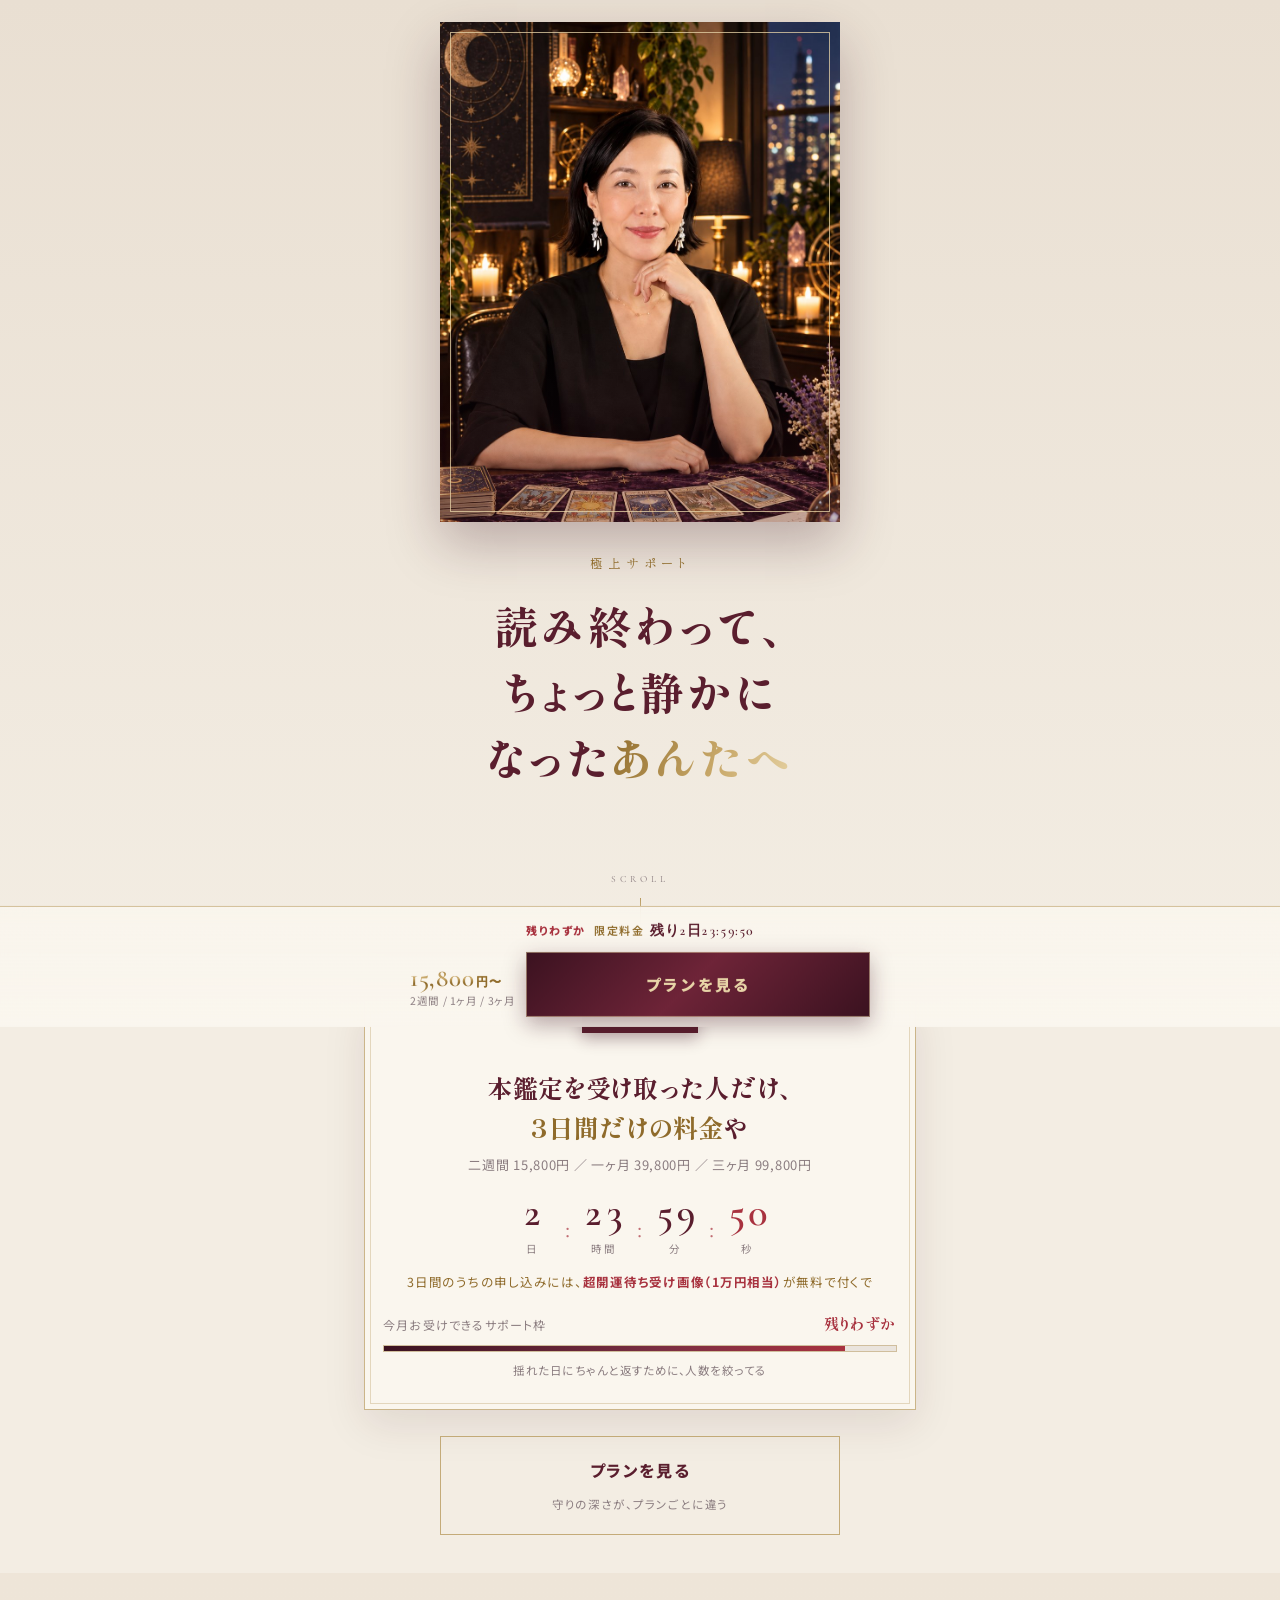
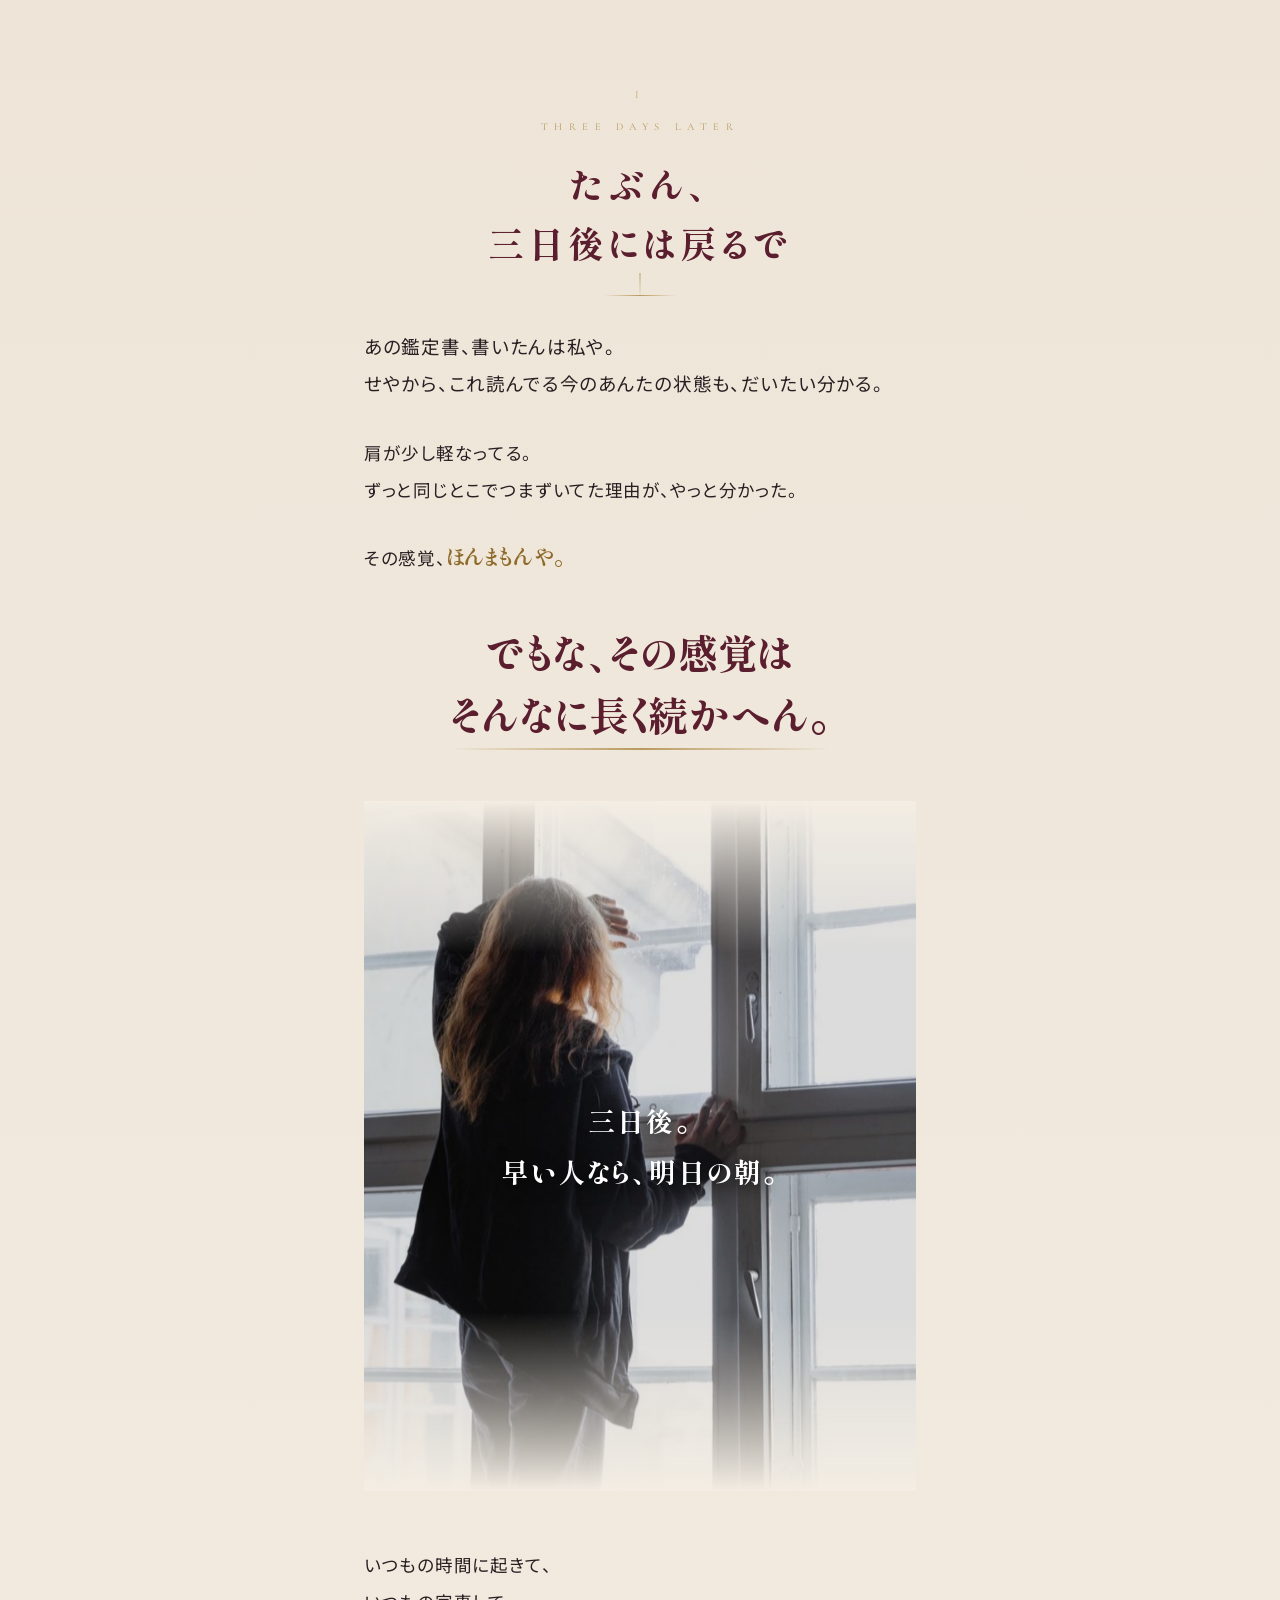
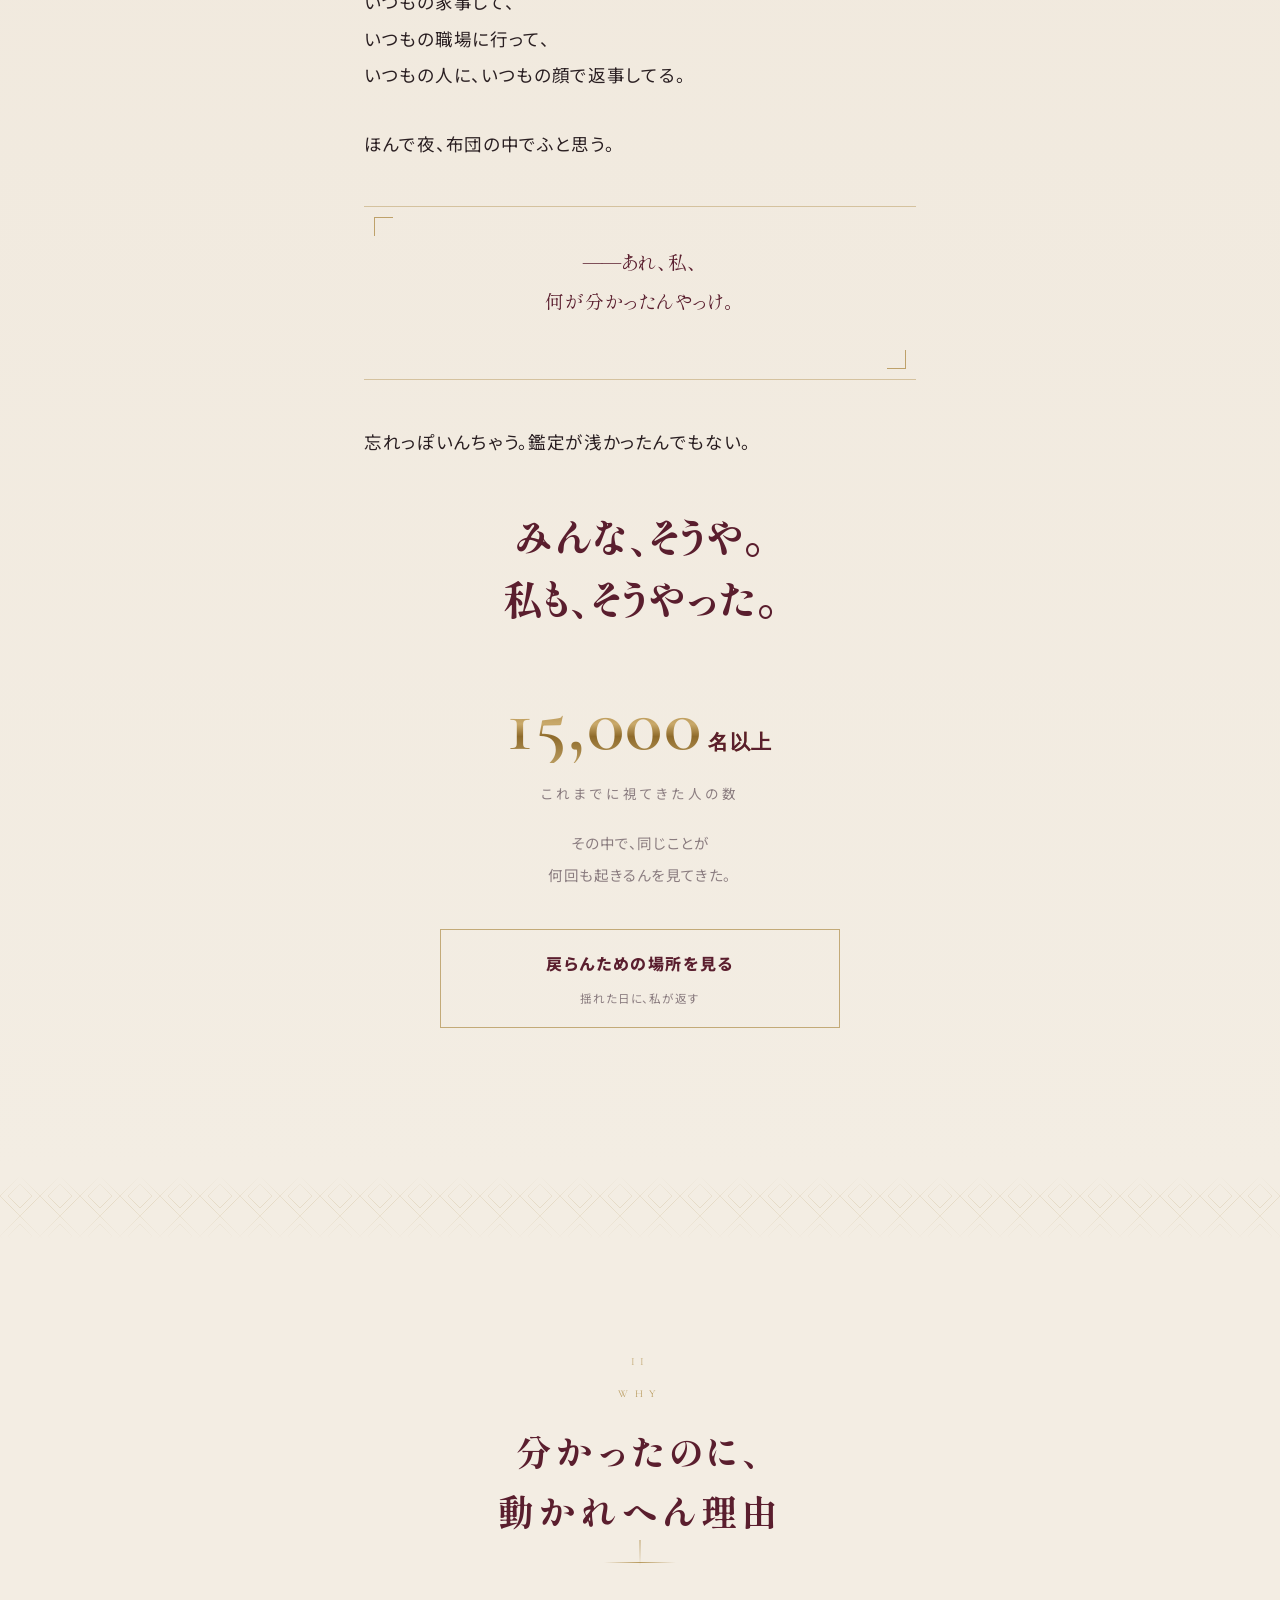
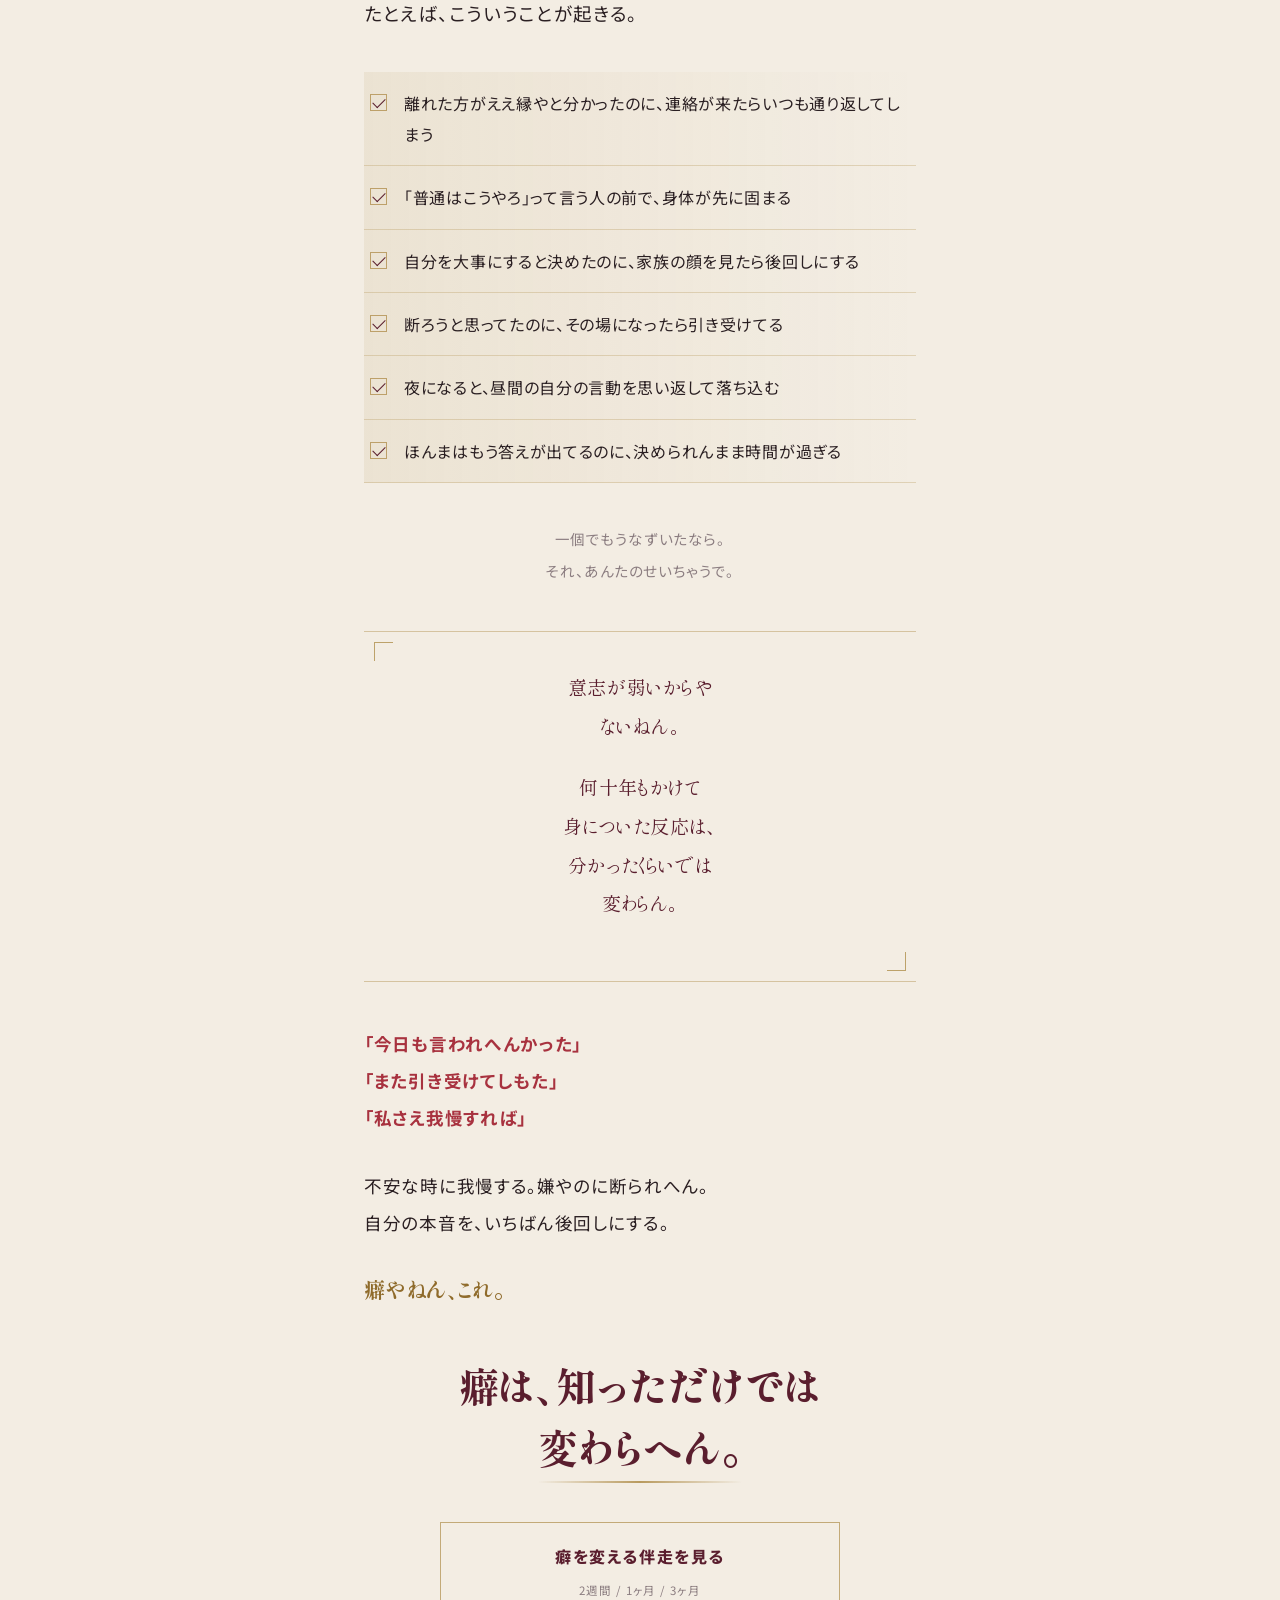
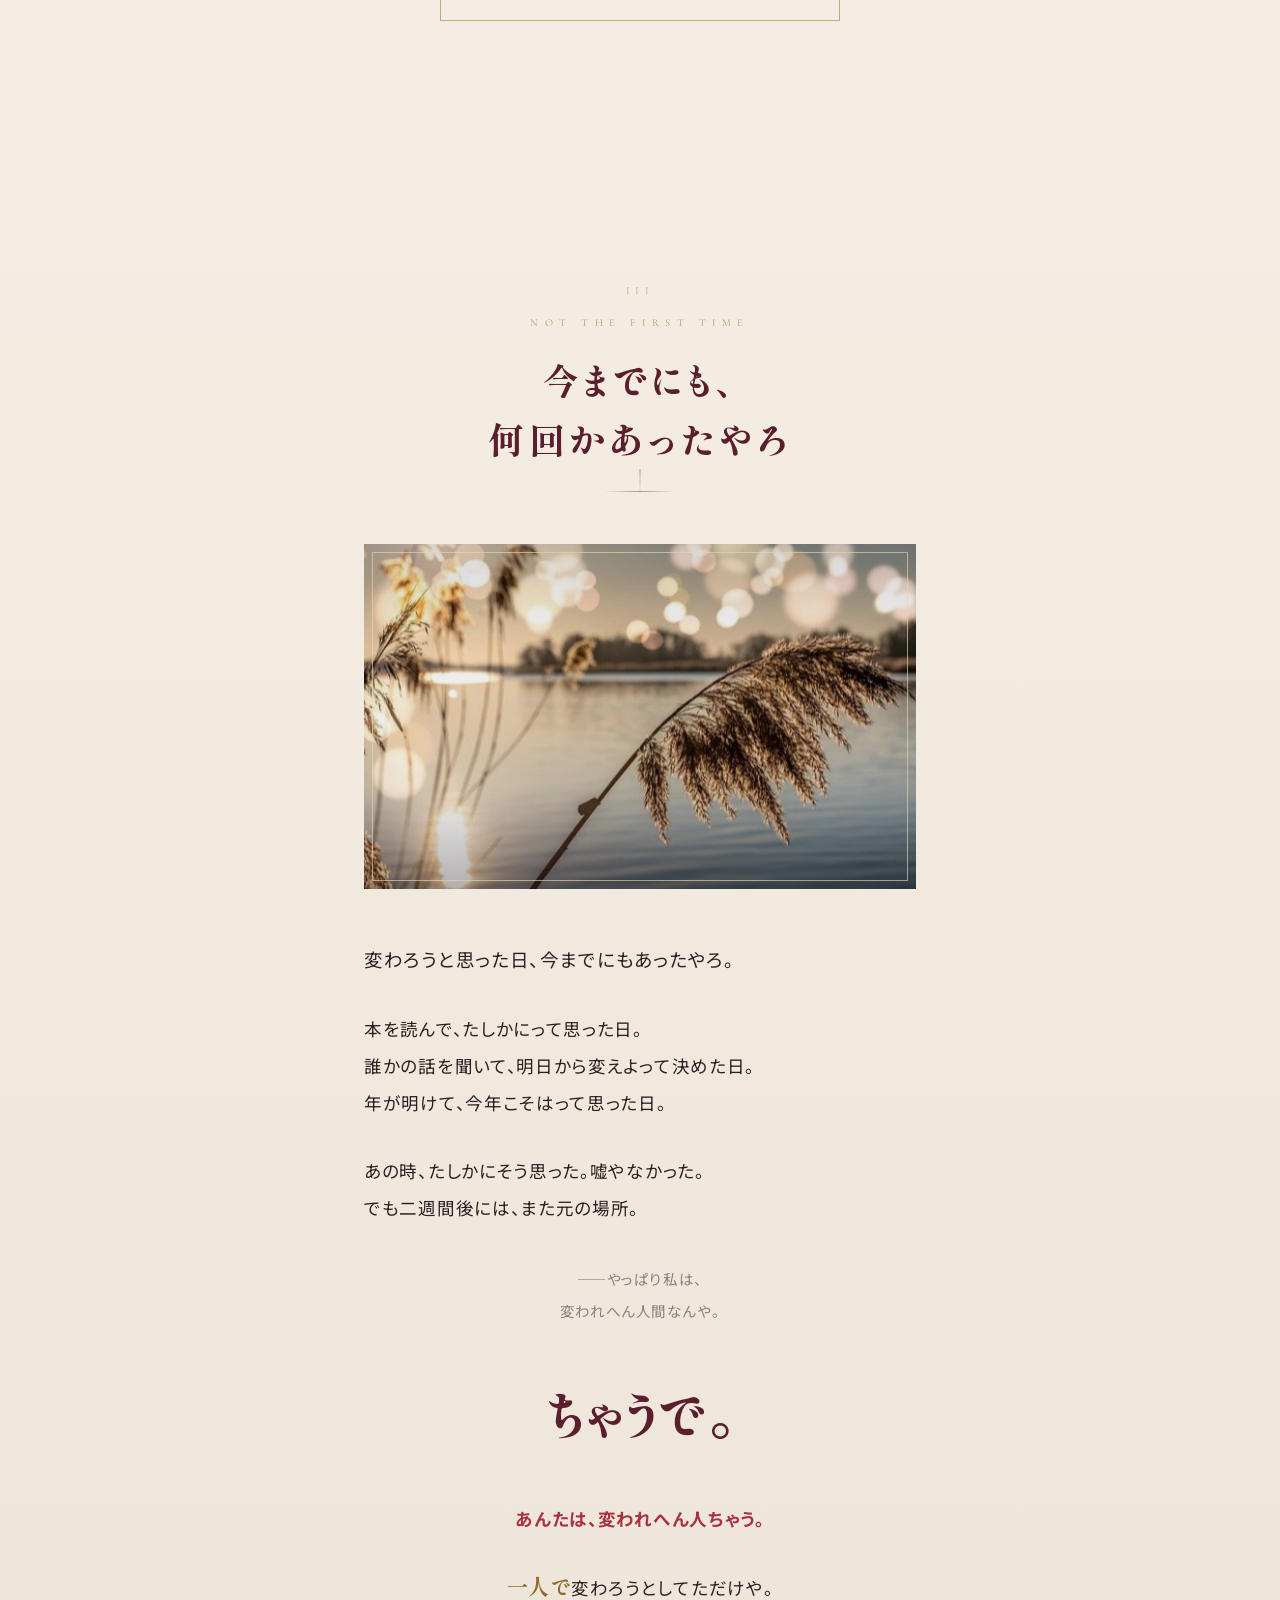
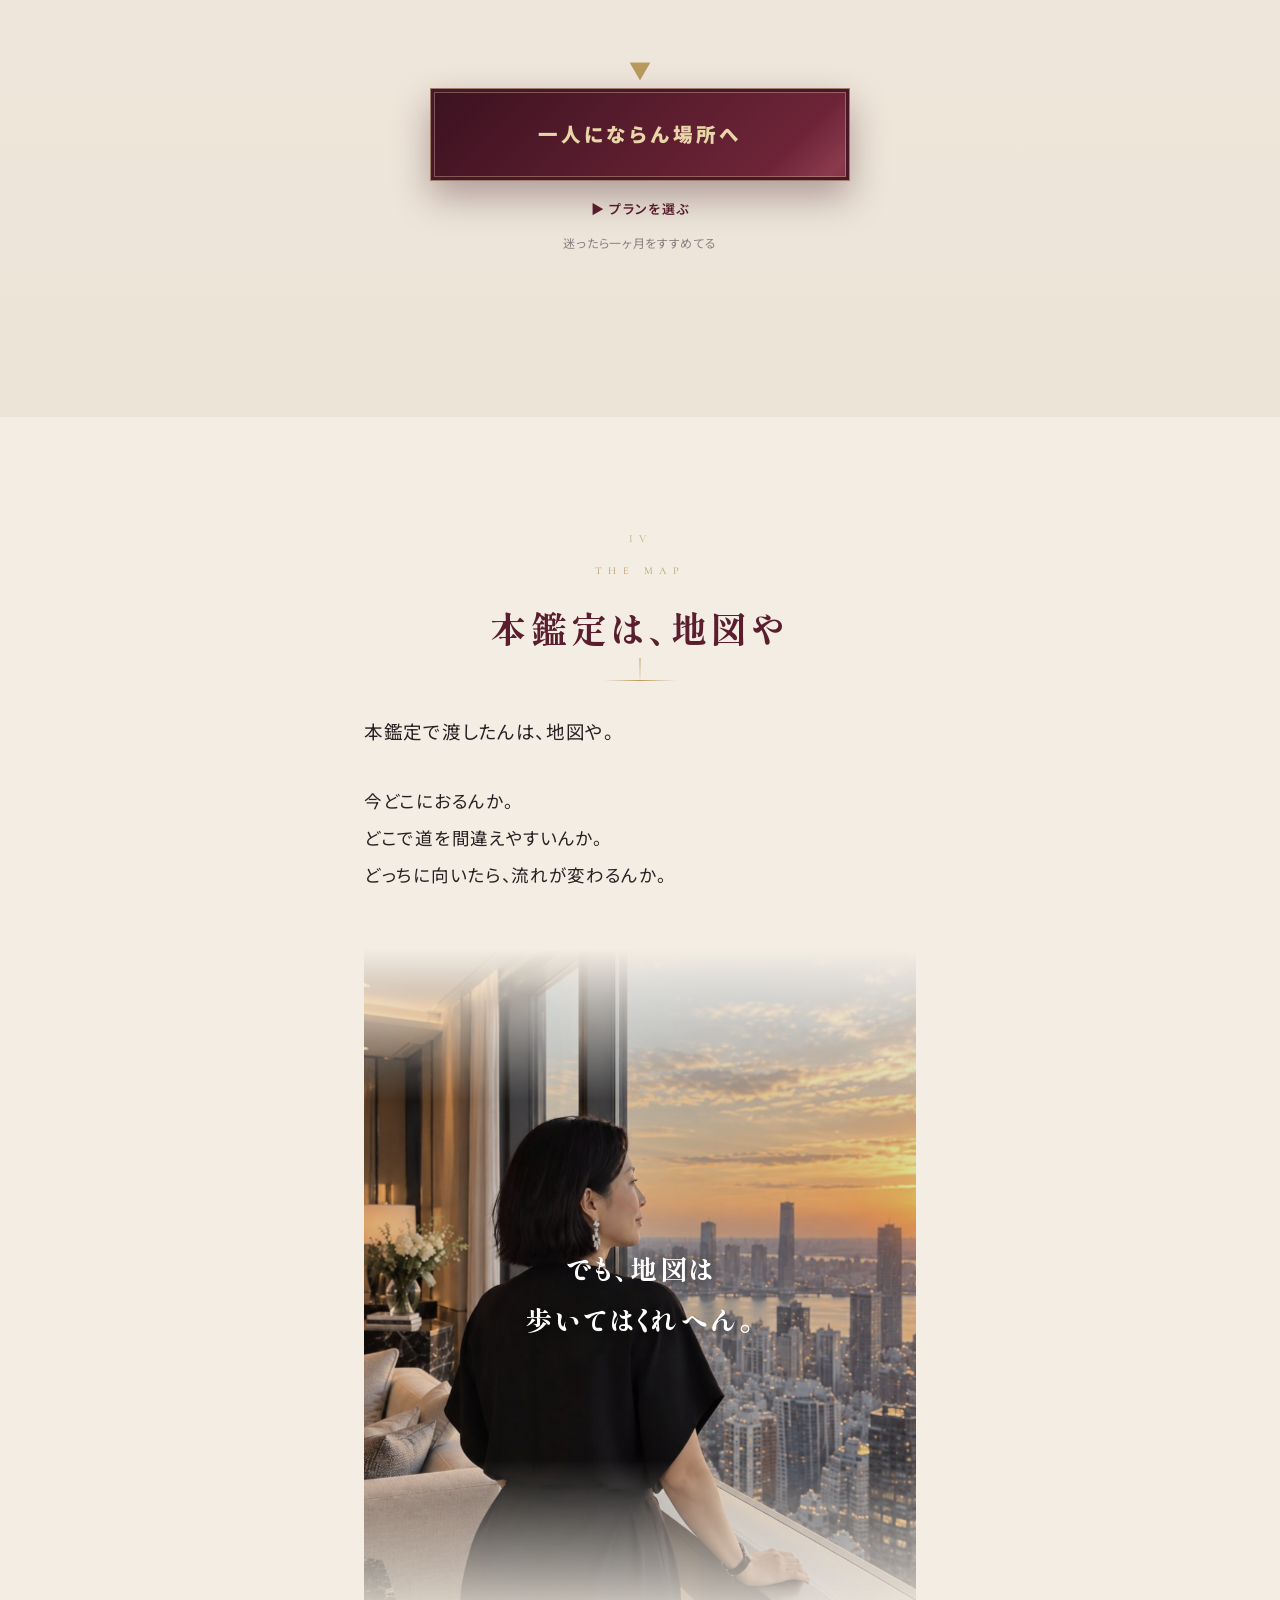
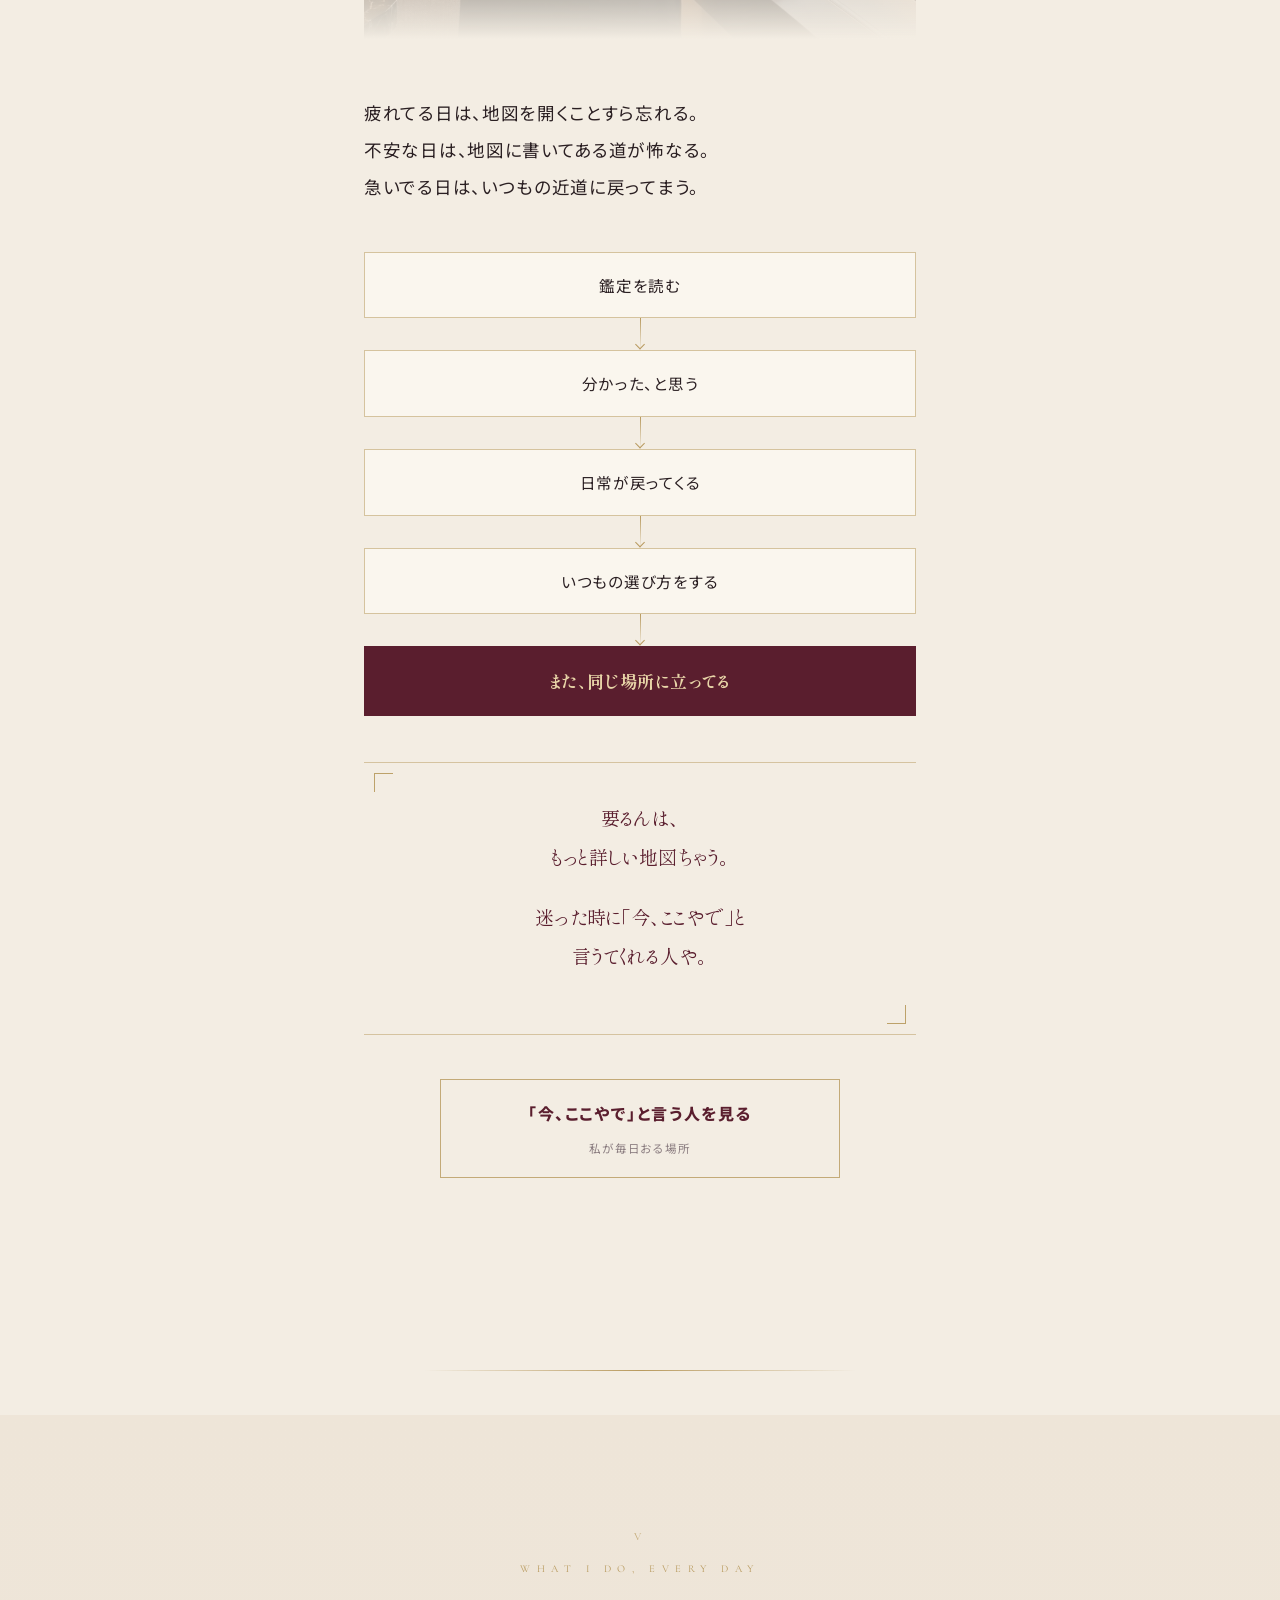
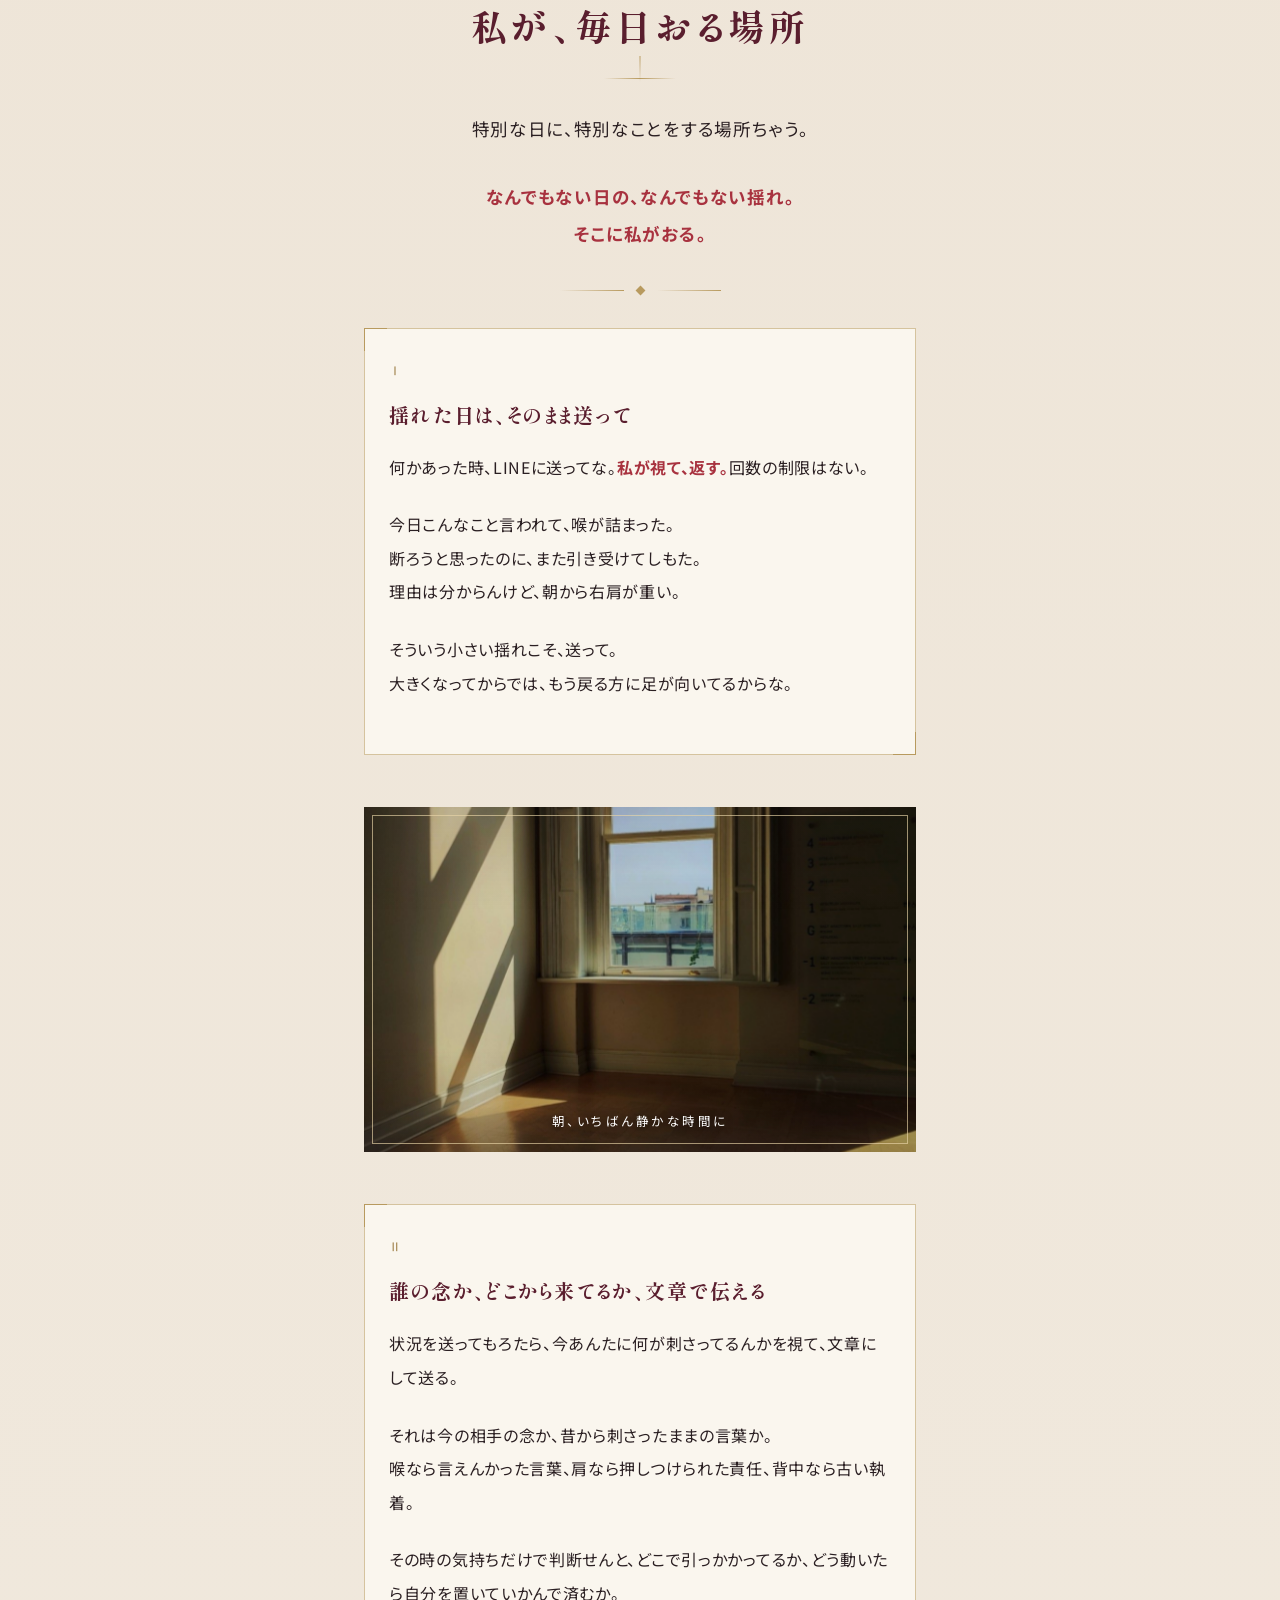
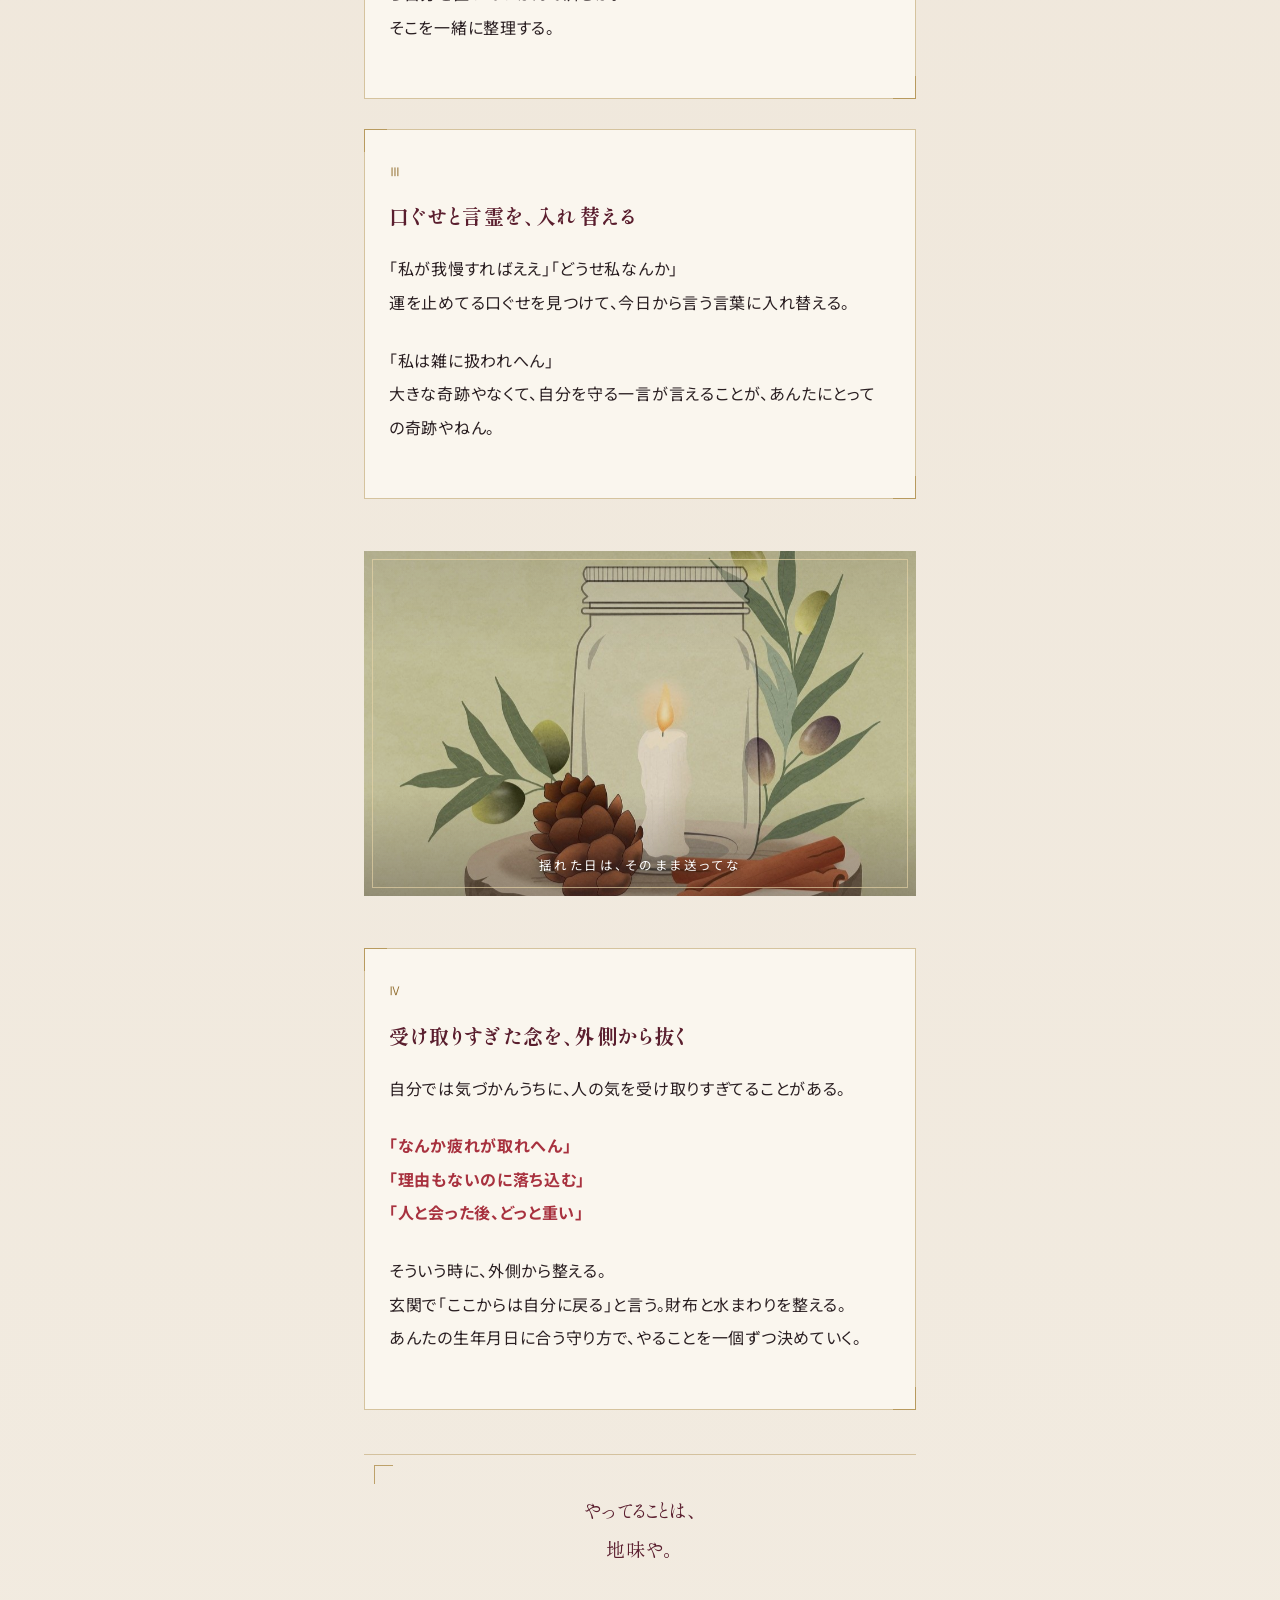
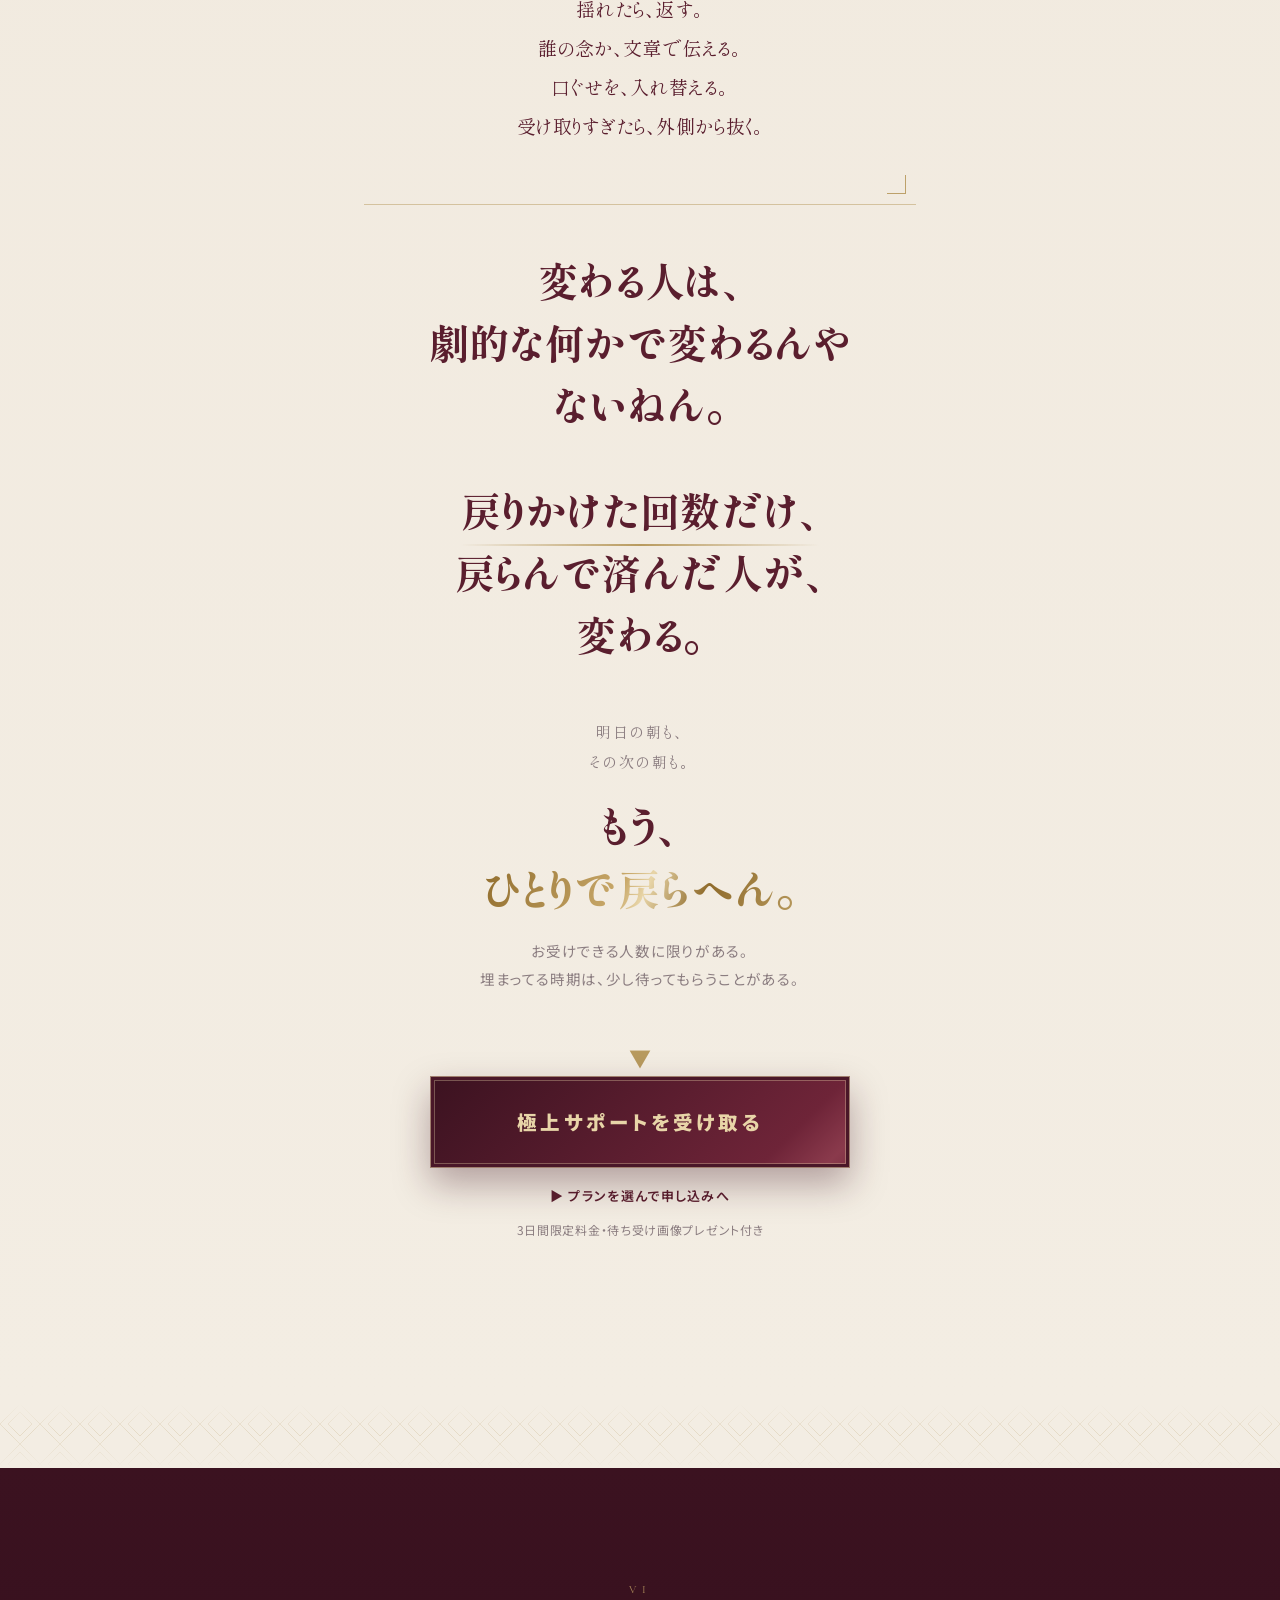
==== commit b11b7208: "あまねLP: 高級感テーマv2（象牙×ボルドー×シャンパンゴールド・直角・金ヘアライン・紙の目）＋商品サムネ差し込み口 Co-Authored-By: Claude Fable 5.1 <norepl" ====
--- a/amane-bansou/index.html
+++ b/amane-bansou/index.html
@@ -9,8 +9,8 @@
 <link rel="preconnect" href="https://fonts.googleapis.com">
 <link rel="preconnect" href="https://fonts.gstatic.com" crossorigin>
 <link href="https://fonts.googleapis.com/css2?family=Shippori+Mincho+B1:wght@400;600;700;800&family=Noto+Sans+JP:wght@400;500;700&family=Cormorant+Garamond:wght@300;500;600&display=swap" rel="stylesheet">
-<link rel="stylesheet" href="../assets/lp.css?v=202609091150">
-<link rel="stylesheet" href="../assets/theme-amane.css?v=202609091150">
+<link rel="stylesheet" href="../assets/lp.css?v=202609091211">
+<link rel="stylesheet" href="../assets/theme-amane.css?v=202609091211">
 <style>body{line-height:2.1;letter-spacing:.04em}</style>
 </head>
 <!-- 限定料金：本鑑定お届け後の初回閲覧から72時間。通常価格は要確認（未確定のため表示なし）。サポート内容（毎朝の一言・当日返信・ヒーリング）は要確認 -->
@@ -565,6 +565,6 @@
   </div>
 </div>
 
-<script src="../assets/lp.js?v=202609091150"></script>
+<script src="../assets/lp.js?v=202609091211"></script>
 </body>
 </html>
--- a/assets/theme-amane.css
+++ b/assets/theme-amane.css
@@ -1,239 +1,256 @@
 /* =====================================================================
-   あまね テーマ（spi-sales-lp / theme-amane.css）
-   lp.css の後に読み込む。構造・文字階層・動きは共通、見た目だけ反転する。
-   世界観：明るい象牙色の紙 × 葡萄色（辛口） × ローズゴールド（品）。
-   みづき（闇×金）と並べても同一人物に見えないことが目的。
+   あまね テーマ v2「アイボリー × ボルドー × シャンパンゴールド」（spi-sales-lp / theme-amane.css）
+   lp.css の後に読み込む。構造・文字階層・動きは共通、見た目だけ差し替える。
+   高級感の5原則：色数を絞る／角を立てる／金のヘアライン／余白／写真を大きく。
+   ピンク・白カード・角丸ピルは使わない（コスメEC化してチープに見える）。
    ===================================================================== */
 :root{
-  --bg:#F7F2EC;  --bg2:#F1E8E3; --bg3:#F3ECE6;          /* 象牙・生成り */
-  --paper:#2B2130;                                         /* 本文＝濃い葡萄墨 */
-  --mute:#8A7A86;
-  --gold:#B8577F;  --gold-hi:#8F2F5C;  --gold-lo:#D9A1B6; /* 「金」の役割を葡萄〜ローズに */
-  --shu:#C7343F;                                           /* 辛口の朱 */
-  --marker:rgba(217,161,182,.45);
-  --plum:#5C2444; --plum-d:#3E1730; --rose:#D98BA6; --rosegold:#C98A6B; --ivory:#FFFBF7;
-  --cream:#3A1B33; --ink:#F6EEF2; --ink2:#D9C3CF; --kon:#F3D9E3; --wis:#E8B4C8; /* 明セクション→反転して深い葡萄の間に */
-  --cta-a:#7A2F58; --cta-b:#B8577F; --cta-c:#E7A9C1; --cta-d:#5C2444; --cta-ink:#FFFFFF;
+  --bg:#F3EDE3;  --bg2:#EEE6DA; --bg3:#F0E9DE;            /* 象牙・生成りの紙 */
+  --paper:#2A1F22;                                          /* 本文＝黒に近い葡萄墨 */
+  --mute:#8B7D80;
+  --gold:#B89A5E;  --gold-hi:#8F6B2B;  --gold-lo:#D9C48F;  /* シャンパンゴールド（紙の上は濃いめを文字に） */
+  --shu:#A8323F;                                            /* 辛口の深紅 */
+  --marker:rgba(217,196,143,.55);
+  --bdx:#5A1E2E; --bdx-d:#3B1220; --bdx-l:#7A2E42; --champ:#E8D5A8; --ivory:#FAF6EE;
+  --cream:#3B1220; --ink:#F3E9DC; --ink2:#CDB9A6; --kon:#E8D5A8; --rose:#E8D5A8; --wis:#C9A96A; /* 明セクション→深いボルドーの間に反転 */
+  --cta-a:#3B1220; --cta-b:#6E2438; --cta-c:#8A3A4C; --cta-d:#3B1220; --cta-ink:#F6E9D2;
 }
-body{background:var(--bg);color:var(--paper)}
+html{background:var(--bg)}
+body{background:var(--bg);color:var(--paper);position:relative}
+/* 紙の目（極薄ノイズ） */
+body::before{content:"";position:fixed;inset:0;pointer-events:none;z-index:0;opacity:.045;background-image:url("data:image/svg+xml;utf8,%3Csvg xmlns='http://www.w3.org/2000/svg' width='180' height='180'%3E%3Cfilter id='n'%3E%3CfeTurbulence type='fractalNoise' baseFrequency='.9' numOctaves='2' stitchTiles='stitch'/%3E%3C/filter%3E%3Crect width='180' height='180' filter='url(%23n)'/%3E%3C/svg%3E")}
+body>*{position:relative;z-index:1}
 strong{color:var(--shu)}
 em{color:var(--gold-hi)}
 
 /* 見出し・罫線 */
-h2{color:var(--plum)}
+h2{color:var(--bdx);letter-spacing:.12em}
 h2::after{background:linear-gradient(180deg,var(--gold),transparent)}
-h3{color:var(--plum)}
+h3{color:var(--bdx)}
 .chapno,.eyebrow{color:var(--gold)}
-.gline{background:linear-gradient(90deg,transparent,var(--gold),transparent)}
+.gline{background:linear-gradient(90deg,transparent,var(--gold),transparent);height:1px;width:72px}
 .orn::before,.orn::after{background:linear-gradient(90deg,transparent,var(--gold))}
-.orn i{background:var(--gold);box-shadow:0 0 10px rgba(184,87,127,.5)}
-.vline,.growline{background:linear-gradient(180deg,transparent,var(--gold),transparent)}
+.orn i{background:var(--gold);box-shadow:none}
+.vline{background:linear-gradient(180deg,transparent,var(--gold),transparent)}
 .growline{background:linear-gradient(90deg,transparent,var(--gold),transparent)}
-.sign{color:var(--plum)}
-.big{color:var(--plum)}
-.big .g,.peak .l2 em{background:linear-gradient(115deg,#7A2F58,#B8577F 45%,#D98BA6 52%,#7A2F58 70%,#B8577F);-webkit-background-clip:text;background-clip:text;color:transparent}
+.sign{color:var(--bdx)}
+.big{color:var(--bdx)}
+.big .g,.peak .l2 em{background:linear-gradient(115deg,#8F6B2B,#C9A96A 45%,#E8D5A8 52%,#8F6B2B 70%,#B89A5E);-webkit-background-clip:text;background-clip:text;color:transparent}
 .big .s{color:var(--mute)}
 .wipe::after{background:linear-gradient(90deg,transparent,var(--gold),transparent)}
-.gg{background:linear-gradient(115deg,#B8577F 0%,#D98BA6 28%,#8F2F5C 48%,#D98BA6 70%,#B8577F 100%);background-size:230% 100%;-webkit-background-clip:text;background-clip:text;color:transparent}
-.quote{color:var(--plum);border-color:rgba(184,87,127,.35);background:linear-gradient(180deg,rgba(184,87,127,.07),transparent)}
-.quote::before,.quote::after{border-color:var(--gold)}
+.gg{background:linear-gradient(115deg,#8F6B2B 0%,#C9A96A 28%,#E8D5A8 48%,#C9A96A 70%,#8F6B2B 100%);background-size:230% 100%;-webkit-background-clip:text;background-clip:text;color:transparent}
+.quote{color:var(--bdx);border-color:rgba(184,154,94,.5);background:transparent;padding:36px 26px}
+.quote::before,.quote::after{border-color:var(--gold);opacity:.9;width:18px;height:18px}
 .ew{color:var(--gold-hi)}
 .lead-p{color:var(--paper)}
 .whisper{color:var(--mute)}
-.peak .l2{color:var(--plum)}
+.peak .l2{color:var(--bdx)}
 .peak .l1,.peak .l3{color:var(--mute)}
-
-/* セクション：明るい紙＋反転の深い葡萄の間 */
+.mk{background:linear-gradient(transparent 62%,var(--marker) 62%,var(--marker) 94%,transparent 94%)}
+
+/* セクション：紙 ＋ 反転のボルドーの間 */
 .s-dark{background:var(--bg)}
-.s-ai{background:linear-gradient(180deg,#F1E6E2 0%,var(--bg) 100%)}
-.s-ai-r{background:linear-gradient(180deg,var(--bg) 0%,#F0E4E4 100%)}
-.s-light{background:linear-gradient(180deg,#3A1B33,#2E1428);color:#F6EEF2}
-.s-light h2,.s-light .big,.s-light h3{color:#F8E9F0}
-.s-light p{color:#F1E4EA}
-.s-light .eyebrow,.s-light .chapno{color:#E8B4C8}
-.s-light .gline{background:linear-gradient(90deg,transparent,#E8B4C8,#D98BA6,transparent)}
-.s-light .whisper{color:#C9AEBB}
-.s-light strong{color:#FFB3B8}
-.s-light .quote{color:#F8E9F0;border-color:rgba(232,180,200,.35);background:linear-gradient(180deg,rgba(232,180,200,.08),transparent)}
-.s-light .ew{color:#F3C6D6}
-.s-light h2::after{background:linear-gradient(180deg,#E8B4C8,transparent)}
-.s-light .cta .arrow,.s-light .cta .sub{color:#F3C6D6}
-.s-light .cta .micro{color:#C9AEBB}
-.s-light .minicta{border-color:rgba(232,180,200,.7);background:rgba(255,255,255,.06);color:#F8E9F0;box-shadow:none}
-.s-light .minicta .s{color:#C9AEBB}
-.s-light .steps .st::before{background:#3A1B33;color:#F3C6D6;border-color:#E8B4C8}
-.s-light .steps .st::after{background:linear-gradient(180deg,rgba(232,180,200,.5),rgba(232,180,200,.08))}
-.s-light .steps .st h4{color:#F8E9F0}
-.s-light .steps .st .when{color:#3A1B33;background:#F3C6D6;border:none}
-.s-light .steps .st p{color:#F1E4EA}
-.s-light .shot img{box-shadow:0 10px 30px rgba(0,0,0,.35)}
-.s-light .stat .num{background:linear-gradient(180deg,#FBE3EC,#E8B4C8 50%,#B8577F 66%,#F8D5E1);-webkit-background-clip:text;background-clip:text}
-.s-light .stat .unit{-webkit-text-fill-color:#F3C6D6}
-.s-light .stat .lbl{color:#C9AEBB}
-
-/* 帯：麻の葉（葡萄） */
-.band{height:70px;background-image:url("data:image/svg+xml;utf8,%3Csvg xmlns='http://www.w3.org/2000/svg' width='72' height='124'%3E%3Cg fill='none' stroke='%23B8577F' stroke-opacity='.16' stroke-width='1'%3E%3Cpath d='M36 0v124M0 31l72 62M72 31L0 93M0 31l36 31L72 31M0 93l36-31 36 31M36 62l36 31M36 62L0 93'/%3E%3C/g%3E%3C/svg%3E");background-size:72px 124px;-webkit-mask-image:linear-gradient(180deg,transparent,#000 45%,transparent);mask-image:linear-gradient(180deg,transparent,#000 45%,transparent)}
+.s-ai{background:linear-gradient(180deg,#EEE5D8 0%,var(--bg) 100%)}
+.s-ai-r{background:linear-gradient(180deg,var(--bg) 0%,#EDE4D8 100%)}
+.s-light{background:linear-gradient(180deg,#3B1220,#2C0C18);color:#F3E9DC}
+.s-light h2,.s-light .big,.s-light h3{color:#F3E9DC}
+.s-light p{color:#EFE3D3}
+.s-light .eyebrow,.s-light .chapno{color:#C9A96A}
+.s-light .gline{background:linear-gradient(90deg,transparent,#C9A96A,transparent)}
+.s-light .whisper{color:#CDB9A6}
+.s-light strong{color:#F0C7A6}
+.s-light .quote{color:#F3E9DC;border-color:rgba(201,169,106,.5);background:transparent}
+.s-light .quote::before,.s-light .quote::after{border-color:#C9A96A}
+.s-light .ew{color:#E8D5A8}
+.s-light h2::after{background:linear-gradient(180deg,#C9A96A,transparent)}
+.s-light .cta .arrow,.s-light .cta .sub{color:#E8D5A8}
+.s-light .cta .micro{color:#CDB9A6}
+.s-light .cta .btn{background:linear-gradient(135deg,#8F6B2B,#C9A96A 45%,#E8D5A8 52%,#C9A96A 60%,#8F6B2B);color:#2C0C18;text-shadow:none;box-shadow:0 12px 32px rgba(0,0,0,.35)}
+.s-light .minicta{border-color:rgba(201,169,106,.7);background:transparent;color:#E8D5A8;box-shadow:none}
+.s-light .minicta .s{color:#CDB9A6}
+.s-light .steps .st::before{background:#3B1220;color:#E8D5A8;border-color:#C9A96A}
+.s-light .steps .st::after{background:linear-gradient(180deg,rgba(201,169,106,.5),rgba(201,169,106,.08))}
+.s-light .steps .st h4{color:#F3E9DC}
+.s-light .steps .st .when{color:#2C0C18;background:#E8D5A8;border:none}
+.s-light .steps .st p{color:#EFE3D3}
+.s-light .shot img{box-shadow:0 12px 34px rgba(0,0,0,.4)}
+.s-light .stat .num{background:linear-gradient(180deg,#F6E9C9,#C9A96A 50%,#8F6B2B 66%,#E8D5A8);-webkit-background-clip:text;background-clip:text}
+.s-light .stat .unit{-webkit-text-fill-color:#E8D5A8}
+.s-light .stat .lbl{color:#CDB9A6}
+
+/* 帯：金の菱つなぎ（極細） */
+.band{height:64px;background-image:url("data:image/svg+xml;utf8,%3Csvg xmlns='http://www.w3.org/2000/svg' width='40' height='40'%3E%3Cg fill='none' stroke='%23B89A5E' stroke-opacity='.28' stroke-width='.8'%3E%3Cpath d='M20 0L40 20L20 40L0 20Z'/%3E%3Cpath d='M20 8L32 20L20 32L8 20Z'/%3E%3C/g%3E%3C/svg%3E");background-size:40px 40px;-webkit-mask-image:linear-gradient(180deg,transparent,#000 45%,transparent);mask-image:linear-gradient(180deg,transparent,#000 45%,transparent)}
 
 /* 進捗バー・粒子 */
-.prog i{background:linear-gradient(90deg,var(--gold-lo),var(--gold-hi));box-shadow:0 0 8px rgba(184,87,127,.5)}
-.particle{background:radial-gradient(circle,rgba(184,87,127,.9) 0%,rgba(184,87,127,0) 70%)}
-
-/* ヒーロー：明るい紙の上に写真を「額」で置く（みづきの全面写真と別物にする） */
-.hero{background:linear-gradient(180deg,#EFE2E4 0%,var(--bg) 100%);min-height:auto;padding:26px 0 8px}
-.hero-person{height:auto;width:min(78vw,330px);aspect-ratio:1/1;margin:0 auto;border-radius:50%;overflow:hidden;box-shadow:0 18px 50px rgba(92,36,68,.28),0 0 0 8px #fff,0 0 0 9px rgba(184,87,127,.35)}
-.hero-person img{object-position:center 18%;animation:none;transform:none}
-.hero-person::after{background:linear-gradient(180deg,transparent 70%,rgba(92,36,68,.18))}
+.prog i{background:linear-gradient(90deg,var(--gold-lo),var(--gold-hi));box-shadow:none}
+.particle{background:radial-gradient(circle,rgba(184,154,94,.9) 0%,rgba(184,154,94,0) 70%)}
+
+/* ヒーロー：紙の上に縦長の写真を金のヘアラインで額装 */
+.hero{background:linear-gradient(180deg,#E9DFD2 0%,var(--bg) 100%);min-height:auto;padding:22px 0 6px}
+.hero-person{height:auto;width:calc(100% - 48px);max-width:400px;aspect-ratio:4/5;margin:0 auto;border-radius:0;overflow:hidden;box-shadow:0 22px 50px rgba(59,18,32,.28);position:relative}
+.hero-person::before{content:"";position:absolute;inset:10px;border:1px solid rgba(232,213,168,.75);z-index:3;pointer-events:none}
+.hero-person img{object-position:center 18%;animation:heroDrift 34s ease-in-out infinite alternate;transform:scale(1.02)}
+.hero-person::after{background:linear-gradient(180deg,transparent 60%,rgba(59,18,32,.28))}
 .hero-flare{display:none}
-.hero-copy{padding:26px 24px 30px}
-.hero-copy .lead{color:var(--gold)}
-.hero-copy h1{color:var(--plum)}
-.hero-copy .tag{color:var(--gold-hi);border-color:rgba(184,87,127,.55);background:#fff}
+.hero-copy{padding:28px 24px 30px}
+.hero-copy .lead{color:var(--gold-hi);letter-spacing:.4em;font-size:12.5px}
+.hero-copy h1{color:var(--bdx);letter-spacing:.08em}
+.hero-copy .tag{color:var(--bdx);border:1px solid rgba(184,154,94,.7);background:transparent;letter-spacing:.2em;font-size:12px}
 .scrollcue span{color:var(--mute)}
 .scrollcue i{background:linear-gradient(180deg,var(--gold),transparent)}
 
-/* 写真 */
-.ph::after{background:linear-gradient(180deg,rgba(43,33,48,.10),transparent 30%,transparent 70%,rgba(43,33,48,.30))}
+/* 写真：金ヘアライン */
+.ph{position:relative}
+.ph::after{background:linear-gradient(180deg,rgba(42,31,34,.10),transparent 30%,transparent 70%,rgba(42,31,34,.30))}
+.ph.wide::before{content:"";position:absolute;inset:8px;border:1px solid rgba(232,213,168,.65);z-index:2;pointer-events:none}
 .ph .cap{color:#fff}
-.ph.portrait{background:linear-gradient(160deg,rgba(184,87,127,.35),rgba(184,87,127,.08))}
-.ph.portrait::before{border-color:rgba(184,87,127,.35)}
+.ph.portrait{background:transparent;padding:0;border:1px solid rgba(184,154,94,.6);box-shadow:0 18px 40px rgba(59,18,32,.2)}
+.ph.portrait::before{inset:8px;border-color:rgba(232,213,168,.7)}
 .ph-full::after{background:linear-gradient(180deg,var(--bg),transparent 22%,transparent 74%,var(--bg))}
-.ph-full img{filter:brightness(.9) saturate(.95)}
+.ph-full img{filter:brightness(.88) saturate(.92)}
 .ph-full .ov{color:#fff}
 
-/* 限定ボックス */
-.limbox{border-color:rgba(199,52,63,.5);background:linear-gradient(180deg,#FFF6F3,#FFFBF7);box-shadow:0 10px 34px rgba(92,36,68,.10)}
-.limbox::before{border-color:rgba(184,87,127,.25)}
-.limbox .lt{background:linear-gradient(100deg,#A82A38,#D8525E 50%,#A82A38);color:#fff}
-.limbox .lh{color:var(--plum)}
+/* 限定ボックス：二重の金ヘアライン、リボンはボルドー */
+.limbox{border:1px solid rgba(184,154,94,.7);background:var(--ivory);box-shadow:0 14px 40px rgba(59,18,32,.10);padding:28px 18px 24px}
+.limbox::before{inset:5px;border:1px solid rgba(184,154,94,.35)}
+.limbox .lt{background:var(--bdx);color:var(--champ);letter-spacing:.3em;box-shadow:0 6px 16px rgba(59,18,32,.3)}
+.limbox .lh{color:var(--bdx)}
 .limbox .lh .g{color:var(--gold-hi)}
 .limbox .ld{color:var(--mute)}
-.limbox .ld b{color:var(--plum)!important}
-.cd .u b{color:var(--plum);text-shadow:0 0 14px rgba(199,52,63,.18)}
+.limbox .ld b{color:var(--bdx)!important}
+.cd .u b{color:var(--bdx);text-shadow:none}
 .cd .u.s b{color:var(--shu)}
 .cd .u i{color:var(--mute)}
-.cd .sep{color:rgba(199,52,63,.7)}
-.cd-expired{color:var(--plum)}
+.cd .sep{color:rgba(168,50,63,.7)}
+.cd-expired{color:var(--bdx)}
 .limbox .ln2{color:var(--gold-hi)}
 .limbox .ln2 b{color:var(--shu)!important}
 .stock .sl{color:var(--mute)}
 .stock .sl b{color:var(--shu)}
-.stock .bar{background:rgba(92,36,68,.08);border-color:rgba(184,87,127,.3)}
-.stock .bar i{background:linear-gradient(90deg,#A82A38,#D8525E 60%,#F08A94);box-shadow:0 0 10px rgba(199,52,63,.35)}
+.stock .bar{background:rgba(59,18,32,.08);border-color:rgba(184,154,94,.5);border-radius:0;height:7px}
+.stock .bar i{background:linear-gradient(90deg,#3B1220,#7A2E42 60%,#A8323F);box-shadow:none;border-radius:0}
 .stock .sn{color:var(--mute)}
 
 /* 混雑帯・LINE箱・特典 */
-.crowd{border-color:rgba(184,87,127,.35);background:#fff;color:var(--paper)}
-.crowd.hot{border-color:rgba(199,52,63,.55);background:linear-gradient(180deg,#FFF3F2,#fff)}
-.crowd b{color:var(--gold-hi)}
+.crowd{border:1px solid rgba(184,154,94,.55);background:var(--ivory);color:var(--paper)}
+.crowd.hot{border-color:rgba(168,50,63,.55);background:var(--ivory)}
+.crowd b{color:var(--bdx)}
 .crowd .ct{color:var(--shu)}
-.crowd .dot{background:var(--shu);box-shadow:0 0 0 0 rgba(199,52,63,.6)}
-@keyframes crowdPulse{0%{box-shadow:0 0 0 0 rgba(199,52,63,.6)}100%{box-shadow:0 0 0 12px rgba(199,52,63,0)}}
-.linebox{border-color:rgba(184,87,127,.45);background:#fff;box-shadow:0 8px 26px rgba(92,36,68,.08)}
-.linebox .lh{color:var(--plum)}
+.crowd .dot{background:var(--shu);box-shadow:0 0 0 0 rgba(168,50,63,.6)}
+@keyframes crowdPulse{0%{box-shadow:0 0 0 0 rgba(168,50,63,.6)}100%{box-shadow:0 0 0 12px rgba(168,50,63,0)}}
+.linebox{border:1px solid rgba(184,154,94,.6);background:var(--ivory);box-shadow:none;position:relative}
+.linebox::before{content:"";position:absolute;inset:6px;border:1px solid rgba(184,154,94,.3);pointer-events:none}
+.linebox .lh{color:var(--bdx)}
 .linebox .ls{color:var(--mute)}
-.bonus{border-color:var(--gold);background:linear-gradient(180deg,#FFF5F8,#fff);box-shadow:0 0 40px rgba(184,87,127,.14),inset 0 0 40px rgba(184,87,127,.04)}
-.bonus .bt{background:linear-gradient(100deg,#7A2F58,#B8577F 50%,#7A2F58);color:#fff}
-.bonus .bh{color:var(--plum)}
+.bonus{border:1px solid var(--gold);background:var(--ivory);box-shadow:0 14px 40px rgba(59,18,32,.10),inset 0 0 0 5px var(--ivory),inset 0 0 0 6px rgba(184,154,94,.35)}
+.bonus .bt{background:var(--bdx);color:var(--champ);letter-spacing:.3em}
+.bonus .bh{color:var(--bdx)}
 .bonus .bw{color:var(--mute)}
 .bonus .bw s{color:var(--paper)}
-.bonus .bfree{background:linear-gradient(180deg,#8F2F5C,#B8577F 52%,#5C2444 68%,#B8577F);-webkit-background-clip:text;background-clip:text;color:transparent}
+.bonus .bfree{background:linear-gradient(180deg,#8F6B2B,#C9A96A 52%,#8F6B2B 68%,#E8D5A8);-webkit-background-clip:text;background-clip:text;color:transparent}
 .bonus .bn{color:var(--mute)}
-.gift{color:var(--gold-hi);border-color:rgba(184,87,127,.55);background:rgba(184,87,127,.08)}
-
-/* CTA */
-.minicta{border-color:rgba(184,87,127,.6);background:#fff;color:var(--gold-hi);box-shadow:0 6px 20px rgba(92,36,68,.08)}
+.gift{color:var(--gold-hi);border:1px solid rgba(184,154,94,.7);background:transparent;border-radius:0}
+
+/* CTA：角を立てる。強＝ボルドー塗り＋金ヘアライン、弱＝金ヘアラインのみ */
+.minicta{border:1px solid rgba(184,154,94,.8);background:transparent;color:var(--bdx);box-shadow:none;border-radius:0;letter-spacing:.1em}
+.minicta::after{background:linear-gradient(100deg,transparent,rgba(232,213,168,.35),transparent)}
 .minicta .s{color:var(--mute)}
 .cta .arrow{color:var(--gold)}
-.cta .btn{background:linear-gradient(135deg,#5C2444 0%,#8F2F5C 22%,#C7648F 46%,#8F2F5C 62%,#5C2444 100%);background-size:200% 100%;color:#fff;box-shadow:0 12px 32px rgba(92,36,68,.35),0 2px 0 rgba(255,255,255,.25) inset,0 -3px 0 rgba(0,0,0,.18) inset;text-shadow:0 1px 2px rgba(0,0,0,.25)}
-.cta .btn::after{background:linear-gradient(100deg,transparent,rgba(255,255,255,.45),transparent)}
-.cta .sub{color:var(--gold-hi)}
+.cta .btn{border-radius:0;background:linear-gradient(135deg,#3B1220 0%,#6E2438 45%,#8A3A4C 52%,#6E2438 60%,#3B1220 100%);background-size:200% 100%;color:var(--champ);letter-spacing:.16em;box-shadow:0 16px 36px rgba(59,18,32,.35),inset 0 0 0 1px rgba(232,213,168,.55),inset 0 0 0 4px #4A1728,inset 0 0 0 5px rgba(232,213,168,.35);text-shadow:none}
+.cta .btn::after{background:linear-gradient(100deg,transparent,rgba(255,255,255,.28),transparent)}
+.cta .sub{color:var(--bdx)}
 .cta .micro{color:var(--mute)}
-.sticky{background:linear-gradient(180deg,rgba(255,251,247,.8),rgba(255,251,247,.98));border-top-color:rgba(184,87,127,.4)}
+.sticky{background:linear-gradient(180deg,rgba(250,246,238,.85),rgba(250,246,238,.98));border-top:1px solid rgba(184,154,94,.6)}
 .sticky .lab{color:var(--gold-hi)}
 .sticky .lab .hot{color:var(--shu)}
-.sticky .lab .cdmini{color:var(--plum)}
-.sticky .pricebox .p{background:linear-gradient(180deg,#8F2F5C,#B8577F 50%,#5C2444 66%,#B8577F);-webkit-background-clip:text;background-clip:text;color:transparent}
+.sticky .lab .cdmini{color:var(--bdx)}
+.sticky .pricebox .p{background:linear-gradient(180deg,#8F6B2B,#C9A96A 50%,#8F6B2B 66%,#B89A5E);-webkit-background-clip:text;background-clip:text;color:transparent}
 .sticky .pricebox .p small{-webkit-text-fill-color:var(--gold-hi)}
 .sticky .pricebox .n{color:var(--mute)}
-.sticky .row a{color:#fff;background:linear-gradient(135deg,#5C2444,#B8577F 48%,#5C2444);box-shadow:0 6px 20px rgba(92,36,68,.35),0 2px 0 rgba(255,255,255,.25) inset}
-
-/* 比較表・カード */
-.vs{border-color:rgba(184,87,127,.35);background:#fff}
-.vs .r{border-bottom-color:rgba(184,87,127,.18)}
+.sticky .row a{border-radius:0;color:var(--champ);background:linear-gradient(135deg,#3B1220,#6E2438 48%,#3B1220);box-shadow:0 8px 22px rgba(59,18,32,.35),inset 0 0 0 1px rgba(232,213,168,.5);letter-spacing:.14em}
+
+/* 比較表・カード：白塗りをやめ、紙の上に金の二重ヘアライン */
+.vs{border:1px solid rgba(184,154,94,.7);background:var(--ivory)}
+.vs .r{border-bottom-color:rgba(184,154,94,.3)}
 .vs .c{color:var(--paper)}
-.vs .c:first-child{border-right-color:rgba(184,87,127,.18);color:var(--mute)}
-.vs .r.hd .c{background:#F3E6EC;color:var(--plum)}
-.vs .r.hd .c:last-child{background:var(--plum);color:#fff}
-.vs .r.pr .c .v{color:var(--plum)}
-.vs .r.pr .c:last-child .v{background:linear-gradient(180deg,#8F2F5C,#B8577F 50%,#5C2444 66%,#B8577F);-webkit-background-clip:text;background-clip:text;color:transparent}
-.vs .tick{color:var(--gold-hi)}
+.vs .c:first-child{border-right-color:rgba(184,154,94,.3);color:var(--mute)}
+.vs .r.hd .c{background:#EEE5D8;color:var(--bdx)}
+.vs .r.hd .c:last-child{background:var(--bdx);color:var(--champ)}
+.vs .r.pr .c .v{color:var(--bdx)}
+.vs .r.pr .c:last-child .v{background:linear-gradient(180deg,#8F6B2B,#C9A96A 50%,#8F6B2B 66%,#B89A5E);-webkit-background-clip:text;background-clip:text;color:transparent}
+.vs .tick{color:var(--bdx)}
 .vs .tick::before{color:var(--gold)}
-.item,.plan{border-color:rgba(184,87,127,.3);background:#fff;box-shadow:0 8px 28px rgba(92,36,68,.08)}
-.item.rec,.plan.rec{border-color:var(--gold-hi);background:linear-gradient(180deg,#FFF3F7,#fff);box-shadow:0 0 50px rgba(184,87,127,.25),inset 0 0 60px rgba(184,87,127,.05)}
-@keyframes recGlow{0%{box-shadow:0 0 50px rgba(184,87,127,.25)}35%{box-shadow:0 0 90px rgba(184,87,127,.5)}100%{box-shadow:0 0 50px rgba(184,87,127,.25)}}
-.badge{background:linear-gradient(100deg,#5C2444,#B8577F,#5C2444);color:#fff}
-.thumb::after{background:linear-gradient(180deg,transparent 62%,rgba(43,33,48,.25) 100%)}
-.pname{color:var(--plum)}
-.pterm{color:var(--mute)}
+.item,.plan{border:1px solid rgba(184,154,94,.7);background:var(--ivory);box-shadow:none;position:relative}
+.item::before,.plan::before{content:"";position:absolute;inset:6px;border:1px solid rgba(184,154,94,.3);pointer-events:none;z-index:0}
+.item>*,.plan>*{position:relative;z-index:1}
+.item.rec,.plan.rec{border:1px solid var(--gold);background:linear-gradient(180deg,#FBF4E6,var(--ivory));box-shadow:0 18px 50px rgba(59,18,32,.16)}
+.item.rec::before,.plan.rec::before{border-color:rgba(184,154,94,.6)}
+@keyframes recGlow{0%{box-shadow:0 18px 50px rgba(59,18,32,.16)}35%{box-shadow:0 18px 70px rgba(143,107,43,.4)}100%{box-shadow:0 18px 50px rgba(59,18,32,.16)}}
+.badge{background:var(--bdx);color:var(--champ);letter-spacing:.24em;box-shadow:0 6px 16px rgba(59,18,32,.3)}
+.thumb{margin:-12px -6px 22px;border:1px solid rgba(184,154,94,.5)}
+.rec .thumb{margin:-20px -14px 24px}
+.thumb::after{background:linear-gradient(180deg,transparent 70%,rgba(42,31,34,.2) 100%)}
+.pname{color:var(--bdx);letter-spacing:.14em}
+.pterm{color:var(--gold)}
 .was{color:var(--mute)}
-.price{color:var(--plum)}
+.price{color:var(--bdx)}
 .price small{color:var(--gold-hi)}
-.num-gold{background:linear-gradient(180deg,#8F2F5C 0%,#B8577F 46%,#5C2444 62%,#B8577F 100%);-webkit-background-clip:text;background-clip:text;color:transparent;filter:drop-shadow(0 1px 1px rgba(0,0,0,.08))}
-.goal{color:var(--gold-hi);border-color:rgba(184,87,127,.3)}
-.rec .goal{border-color:rgba(184,87,127,.55)}
+.num-gold{background:linear-gradient(180deg,#8F6B2B 0%,#C9A96A 46%,#8F6B2B 62%,#B89A5E 100%);-webkit-background-clip:text;background-clip:text;color:transparent;filter:none}
+.goal{color:var(--bdx);border-color:rgba(184,154,94,.45)}
+.rec .goal{border-color:rgba(184,154,94,.8)}
 .honest{color:var(--mute)}
 .item ul li::before,.plan ul li::before{background:var(--gold)}
-.pbtn{color:var(--gold-hi);border-color:rgba(184,87,127,.6);background:rgba(184,87,127,.06)}
-.rec .pbtn{color:#fff;background:linear-gradient(135deg,#5C2444,#B8577F 48%,#5C2444);box-shadow:0 10px 26px rgba(92,36,68,.3),0 2px 0 rgba(255,255,255,.25) inset;text-shadow:0 1px 2px rgba(0,0,0,.2)}
+.pbtn{border-radius:0;color:var(--bdx);border:1px solid rgba(184,154,94,.9);background:transparent;letter-spacing:.12em}
+.rec .pbtn{color:var(--champ);background:linear-gradient(135deg,#3B1220,#6E2438 48%,#3B1220);box-shadow:0 12px 28px rgba(59,18,32,.3),inset 0 0 0 1px rgba(232,213,168,.55);text-shadow:none}
 .pr-stage .was s::after{background:var(--shu)}
 .pr-stage .nanto{color:var(--shu)}
-.pr-stage .off{background:linear-gradient(100deg,#5C2444,#8F2F5C 50%,#5C2444);color:#fff}
-.wave .rings i{border-color:rgba(184,87,127,.5)}
-.wave .rings i.f{background:radial-gradient(circle,#D98BA6 0%,#8F2F5C 75%);box-shadow:0 0 8px rgba(184,87,127,.5)}
+.pr-stage .off{background:var(--bdx);color:var(--champ);border-radius:0;letter-spacing:.14em}
+.wave .rings i{border-color:rgba(184,154,94,.7);border-radius:0;transform:rotate(45deg);width:8px;height:8px}
+.wave .rings i.f{background:linear-gradient(135deg,#C9A96A,#8F6B2B);box-shadow:none}
 .wave .lbl{color:var(--mute)}
-.wave .cnt{color:var(--gold-hi)}
-.moonwrap .m{border-color:rgba(184,87,127,.55)}
+.wave .cnt{color:var(--bdx)}
+.moonwrap .m{border-color:rgba(184,154,94,.8)}
 .moonwrap .m i{background:var(--gold)}
-.moonwrap.on .m4 i{background:linear-gradient(135deg,#D98BA6,#8F2F5C)}
+.moonwrap.on .m4 i{background:linear-gradient(135deg,#E8D5A8,#8F6B2B)}
 .moonwrap .lb{color:var(--mute)}
-.dev{background:#fff;border-color:rgba(184,87,127,.3);box-shadow:0 8px 26px rgba(92,36,68,.07)}
+.dev{background:var(--ivory);border:1px solid rgba(184,154,94,.55);box-shadow:none}
 .dev::before,.dev::after{border-color:var(--gold)}
-.dev .no{color:var(--gold)}
-.flow .fi{border-color:rgba(184,87,127,.3);background:#fff}
+.dev .no{color:var(--gold-hi)}
+.flow .fi{border:1px solid rgba(184,154,94,.55);background:var(--ivory)}
 .flow .fa{background:linear-gradient(180deg,var(--gold),transparent)}
 .flow .fa::after{border-color:var(--gold)}
-.flow .fi.last{border-color:var(--gold-hi);background:#F3E6EC;color:var(--plum)}
+.flow .fi.last{border-color:var(--bdx);background:var(--bdx);color:var(--champ)}
 
 /* 深さ図・チェック・実績・流れ */
 .depth .band-label.f{color:var(--mute)}
 .depth .band-label.d{color:var(--gold-hi)}
-.depth .layer{border-left-color:rgba(184,87,127,.3)}
-.depth .layer .tag{color:var(--mute);border-color:rgba(184,87,127,.35);background:#fff}
+.depth .layer{border-left-color:rgba(184,154,94,.5)}
+.depth .layer .tag{color:var(--mute);border:1px solid rgba(184,154,94,.6);background:transparent;letter-spacing:.24em}
 .depth .layer .nm{color:var(--paper)}
 .depth .layer .sub{color:var(--mute)}
-.depth .layer.deep{background:linear-gradient(90deg,rgba(184,87,127,.12),transparent);border-left-color:var(--gold-hi)}
-.depth .layer.deep .tag{color:var(--gold-hi);border-color:rgba(184,87,127,.6)}
-.depth .layer.deep .nm{color:var(--plum)}
+.depth .layer.deep{background:linear-gradient(90deg,rgba(184,154,94,.14),transparent);border-left-color:var(--bdx)}
+.depth .layer.deep .tag{color:var(--bdx);border-color:rgba(90,30,46,.6)}
+.depth .layer.deep .nm{color:var(--bdx)}
 .depth .cap2{color:var(--mute)}
-.chk li{border-bottom-color:rgba(184,87,127,.18)}
-.chk li::before{border-color:rgba(184,87,127,.6)}
-.chk li::after{border-color:var(--gold-hi)}
-.chk li.on{background:linear-gradient(90deg,rgba(184,87,127,.08),transparent)}
-.stat .num{background:linear-gradient(180deg,#8F2F5C,#B8577F 50%,#5C2444 66%,#B8577F);-webkit-background-clip:text;background-clip:text;color:transparent}
-.stat .unit{-webkit-text-fill-color:var(--plum)}
+.chk li{border-bottom-color:rgba(184,154,94,.35)}
+.chk li::before{border-color:rgba(184,154,94,.9)}
+.chk li::after{border-color:var(--bdx)}
+.chk li.on{background:linear-gradient(90deg,rgba(184,154,94,.12),transparent)}
+.stat .num{background:linear-gradient(180deg,#8F6B2B,#C9A96A 50%,#8F6B2B 66%,#B89A5E);-webkit-background-clip:text;background-clip:text;color:transparent}
+.stat .unit{-webkit-text-fill-color:var(--bdx)}
 .stat .lbl{color:var(--mute)}
-.steps .st::before{border-color:rgba(184,87,127,.6);color:var(--plum);background:#fff}
-.steps .st::after{background:linear-gradient(180deg,rgba(184,87,127,.45),rgba(184,87,127,.08))}
-.steps .st h4{color:var(--plum)}
-.steps .st .when{color:var(--gold-hi);border-color:rgba(184,87,127,.4)}
+.steps .st::before{border-color:rgba(184,154,94,.9);color:var(--bdx);background:transparent}
+.steps .st::after{background:linear-gradient(180deg,rgba(184,154,94,.6),rgba(184,154,94,.1))}
+.steps .st h4{color:var(--bdx)}
+.steps .st .when{color:var(--gold-hi);border-color:rgba(184,154,94,.6)}
 
 /* 声・警告・FAQ・フッター */
-.shot img{box-shadow:0 8px 26px rgba(92,36,68,.16)}
-.warn{border-color:rgba(199,52,63,.45);background:linear-gradient(180deg,#FFF3F2,#fff)}
-.warn h3,.warn .eyebrow{color:#B32A36}
-.faq{border-bottom-color:rgba(184,87,127,.2)}
+.shot img{box-shadow:0 12px 30px rgba(59,18,32,.16)}
+.warn{border:1px solid rgba(168,50,63,.5);background:var(--ivory)}
+.warn h3,.warn .eyebrow{color:var(--shu)}
+.faq{border-bottom-color:rgba(184,154,94,.35)}
 .faq summary{color:var(--paper)}
 .faq summary::after{border-color:var(--gold)}
-.faq .ans{color:#4C3E50}
-footer{border-top-color:rgba(184,87,127,.2)}
+.faq .ans{color:#4A3A3E}
+footer{border-top-color:rgba(184,154,94,.4)}
 footer p,footer a{color:var(--mute)}
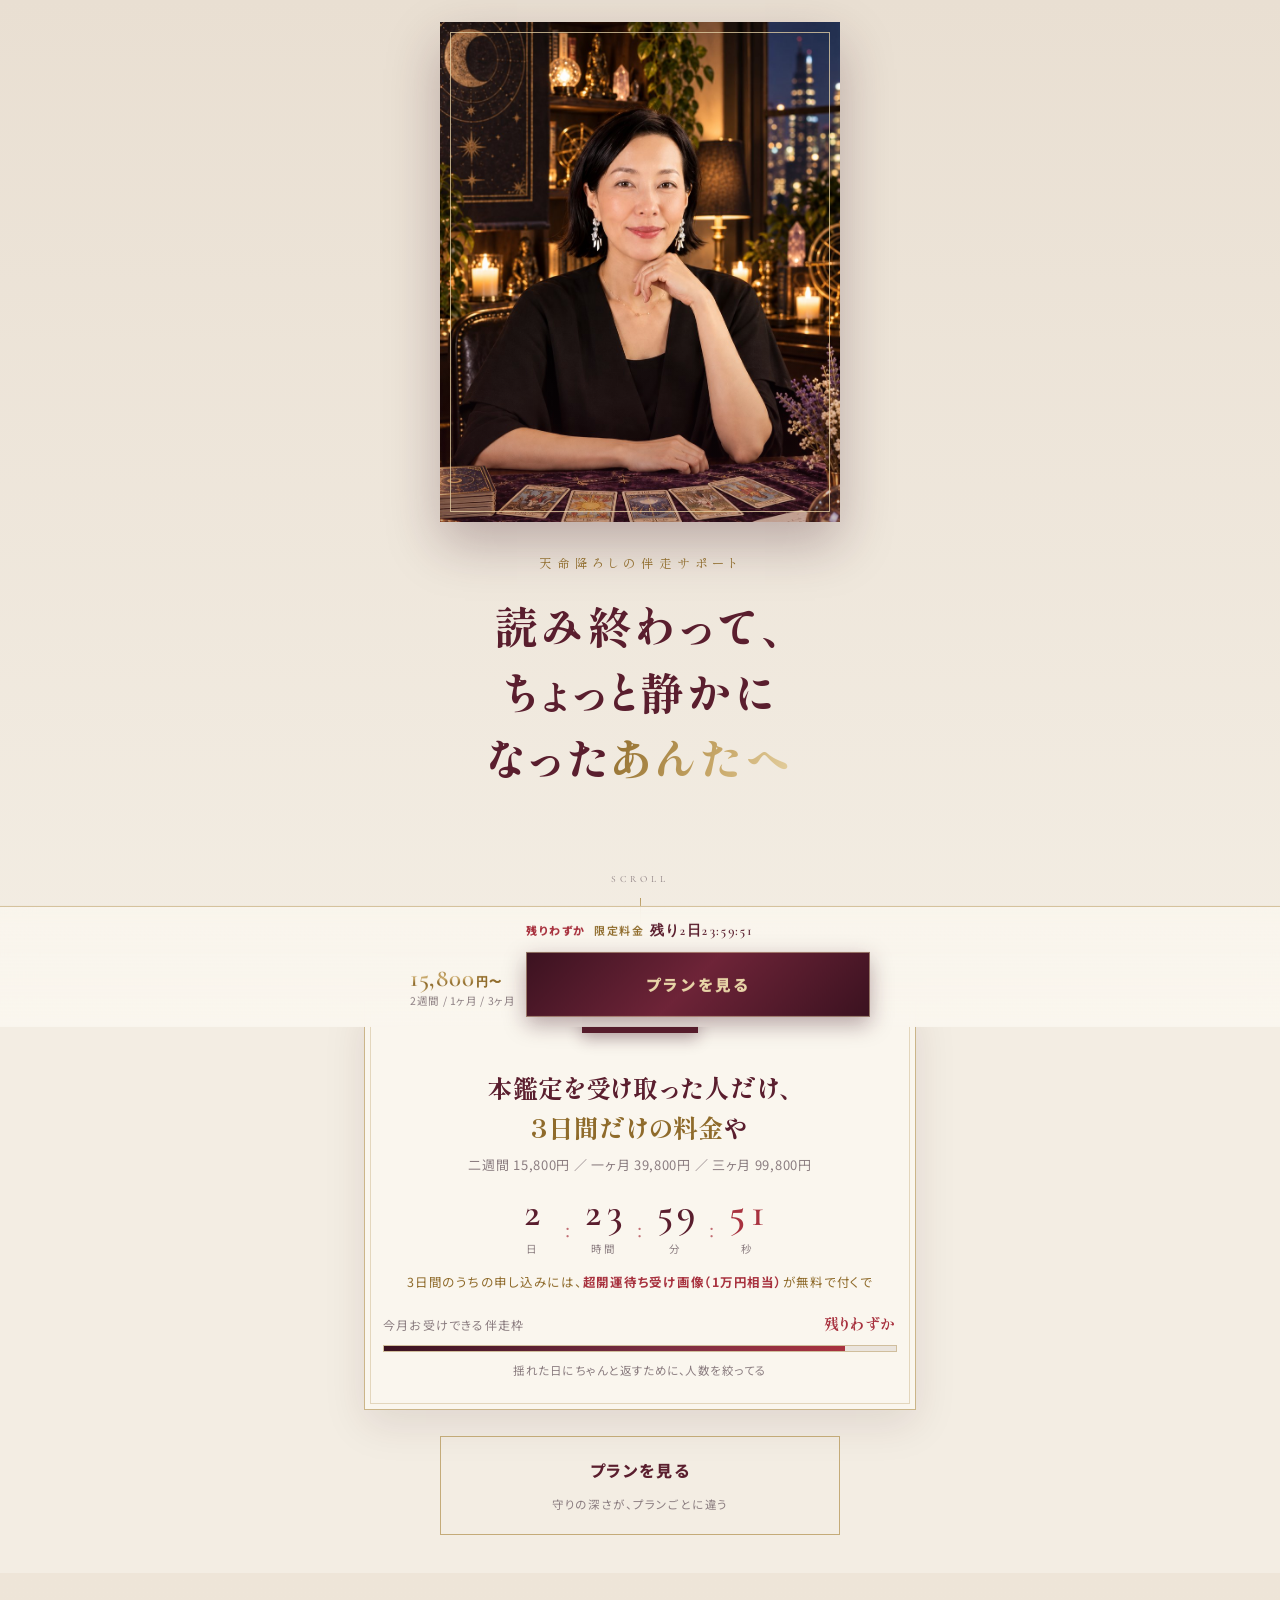
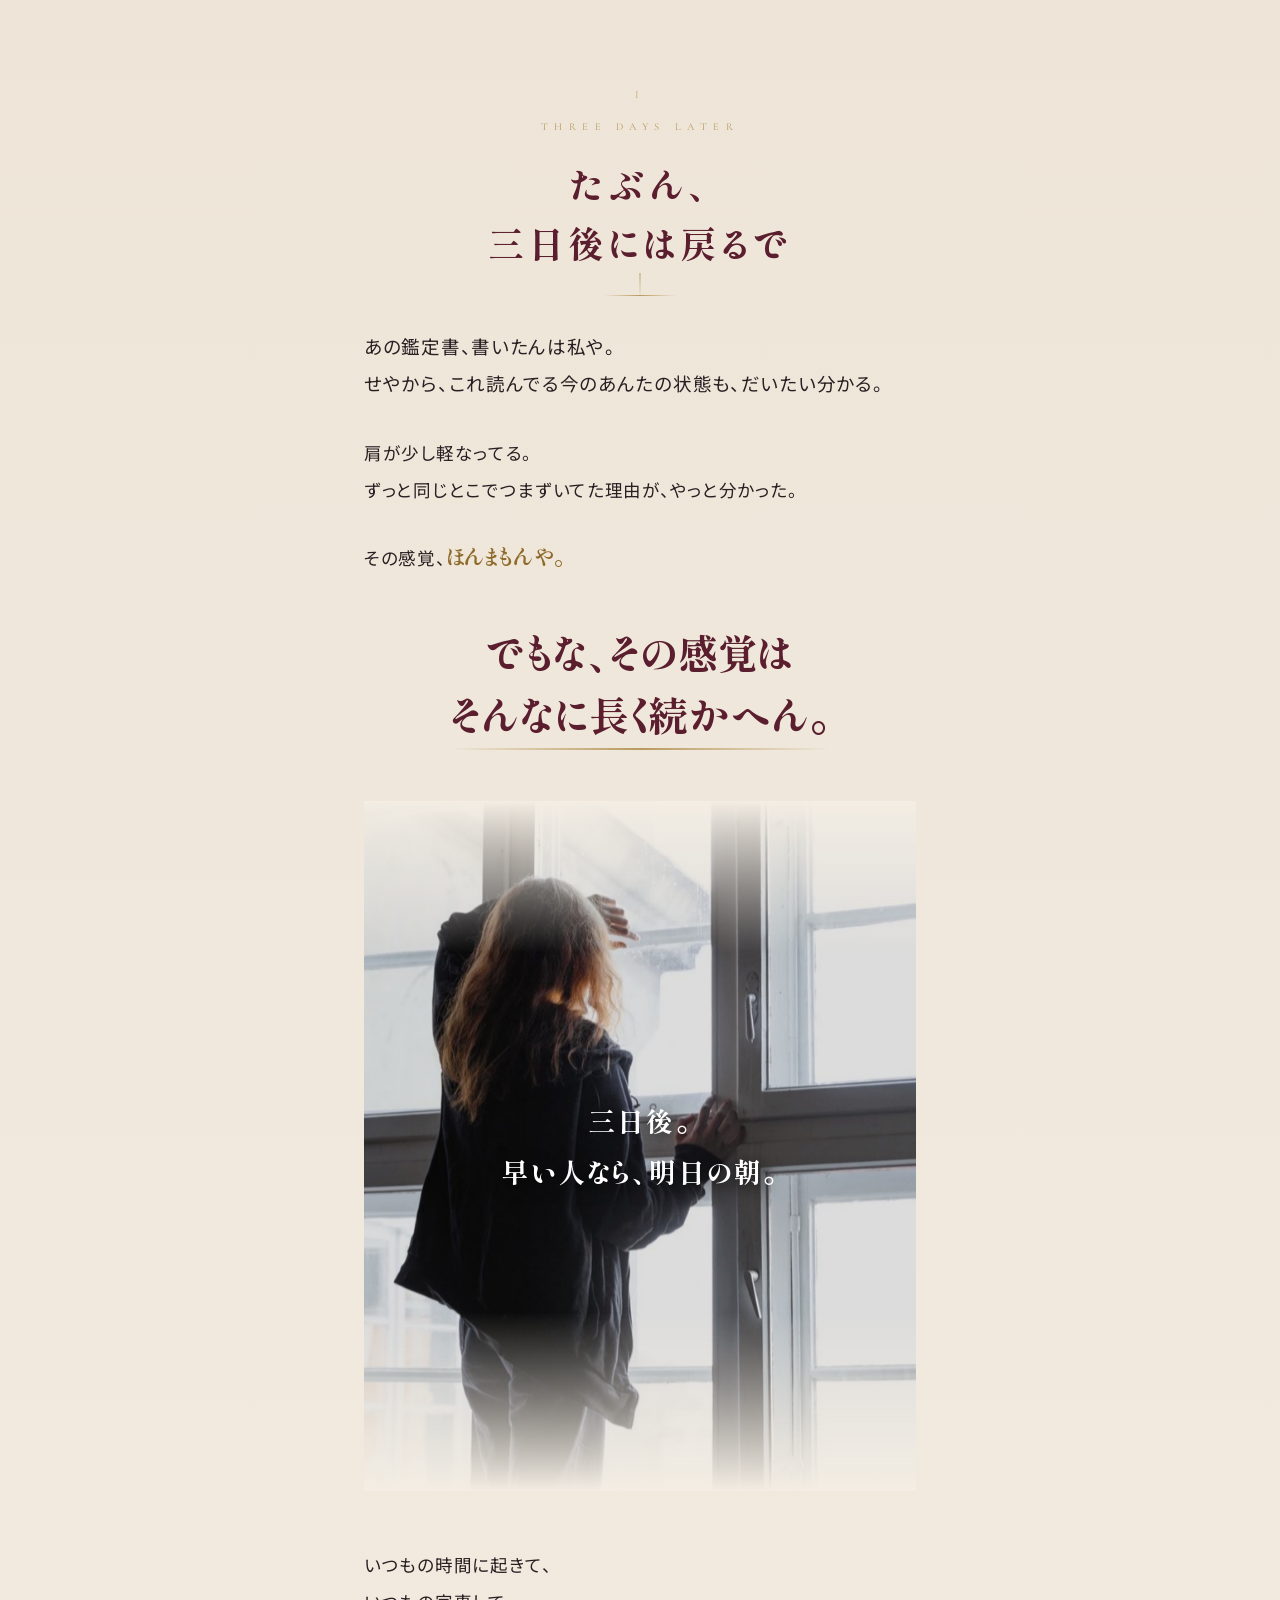
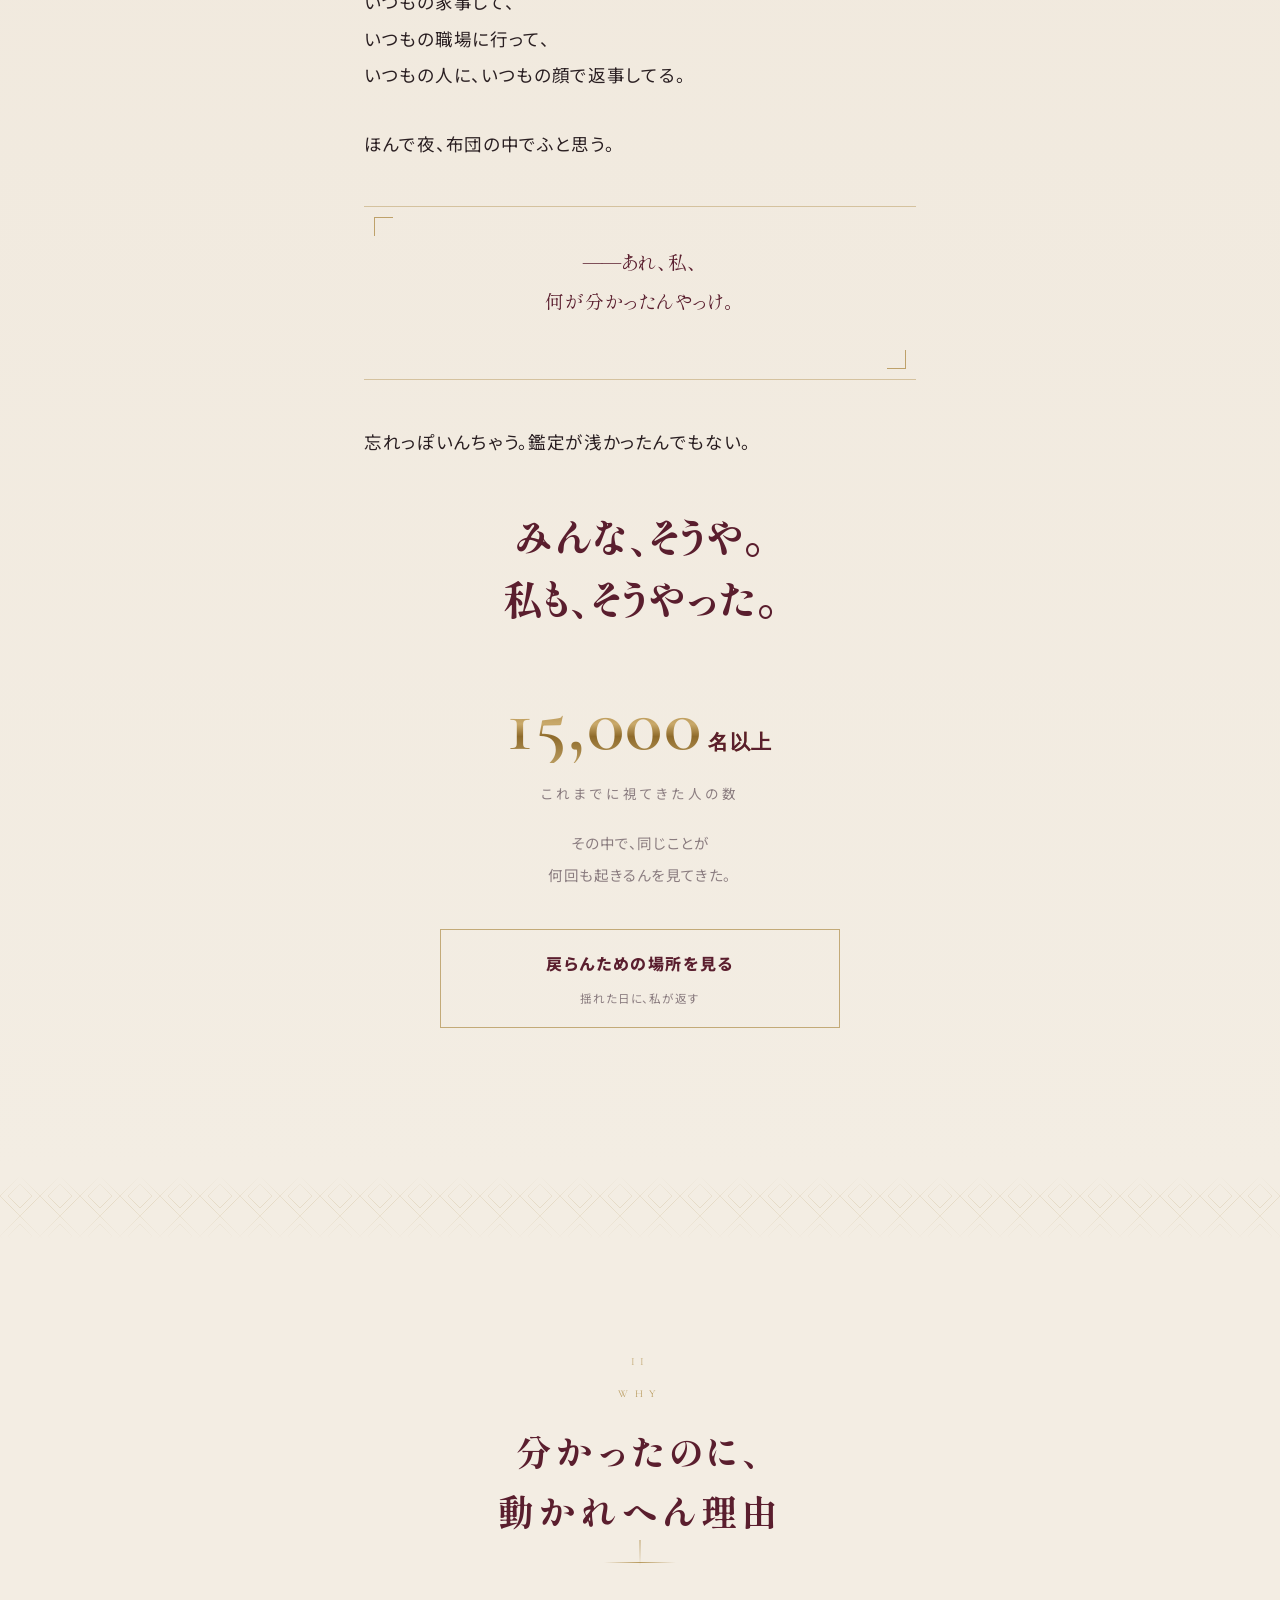
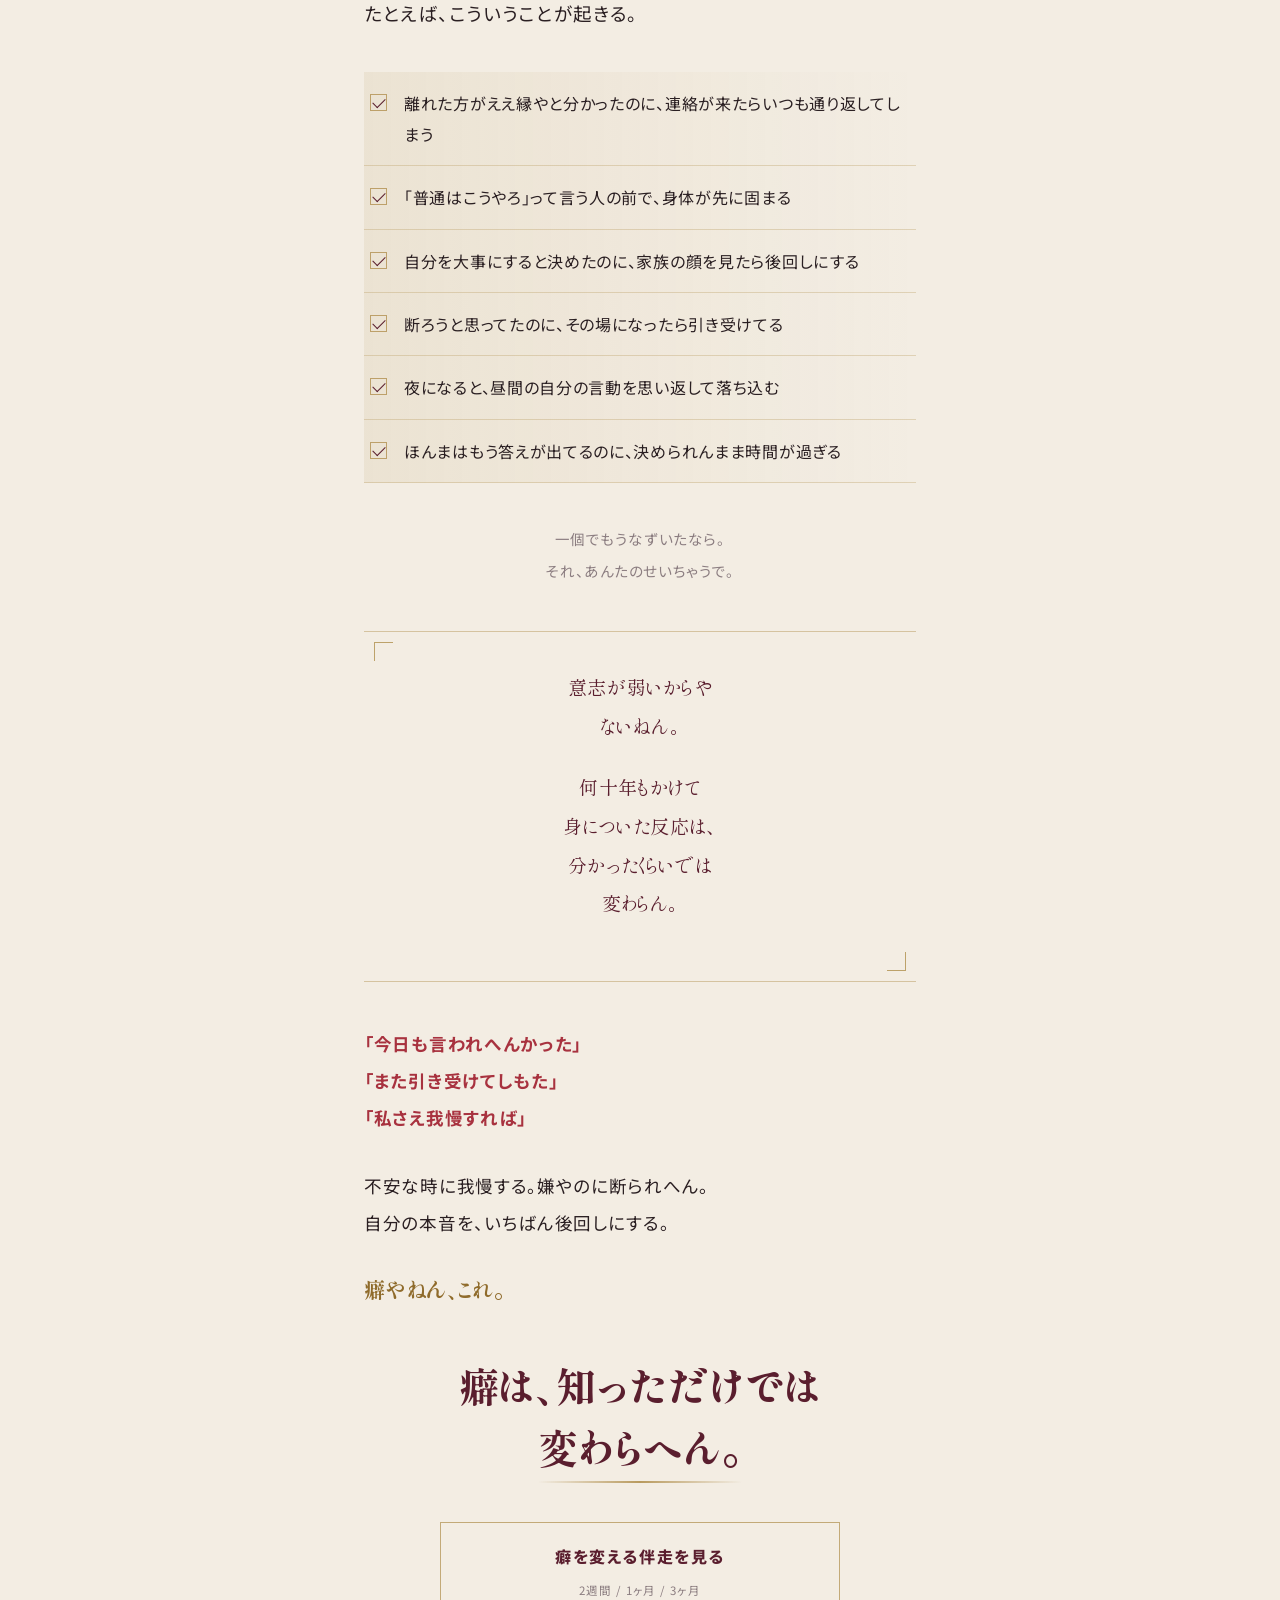
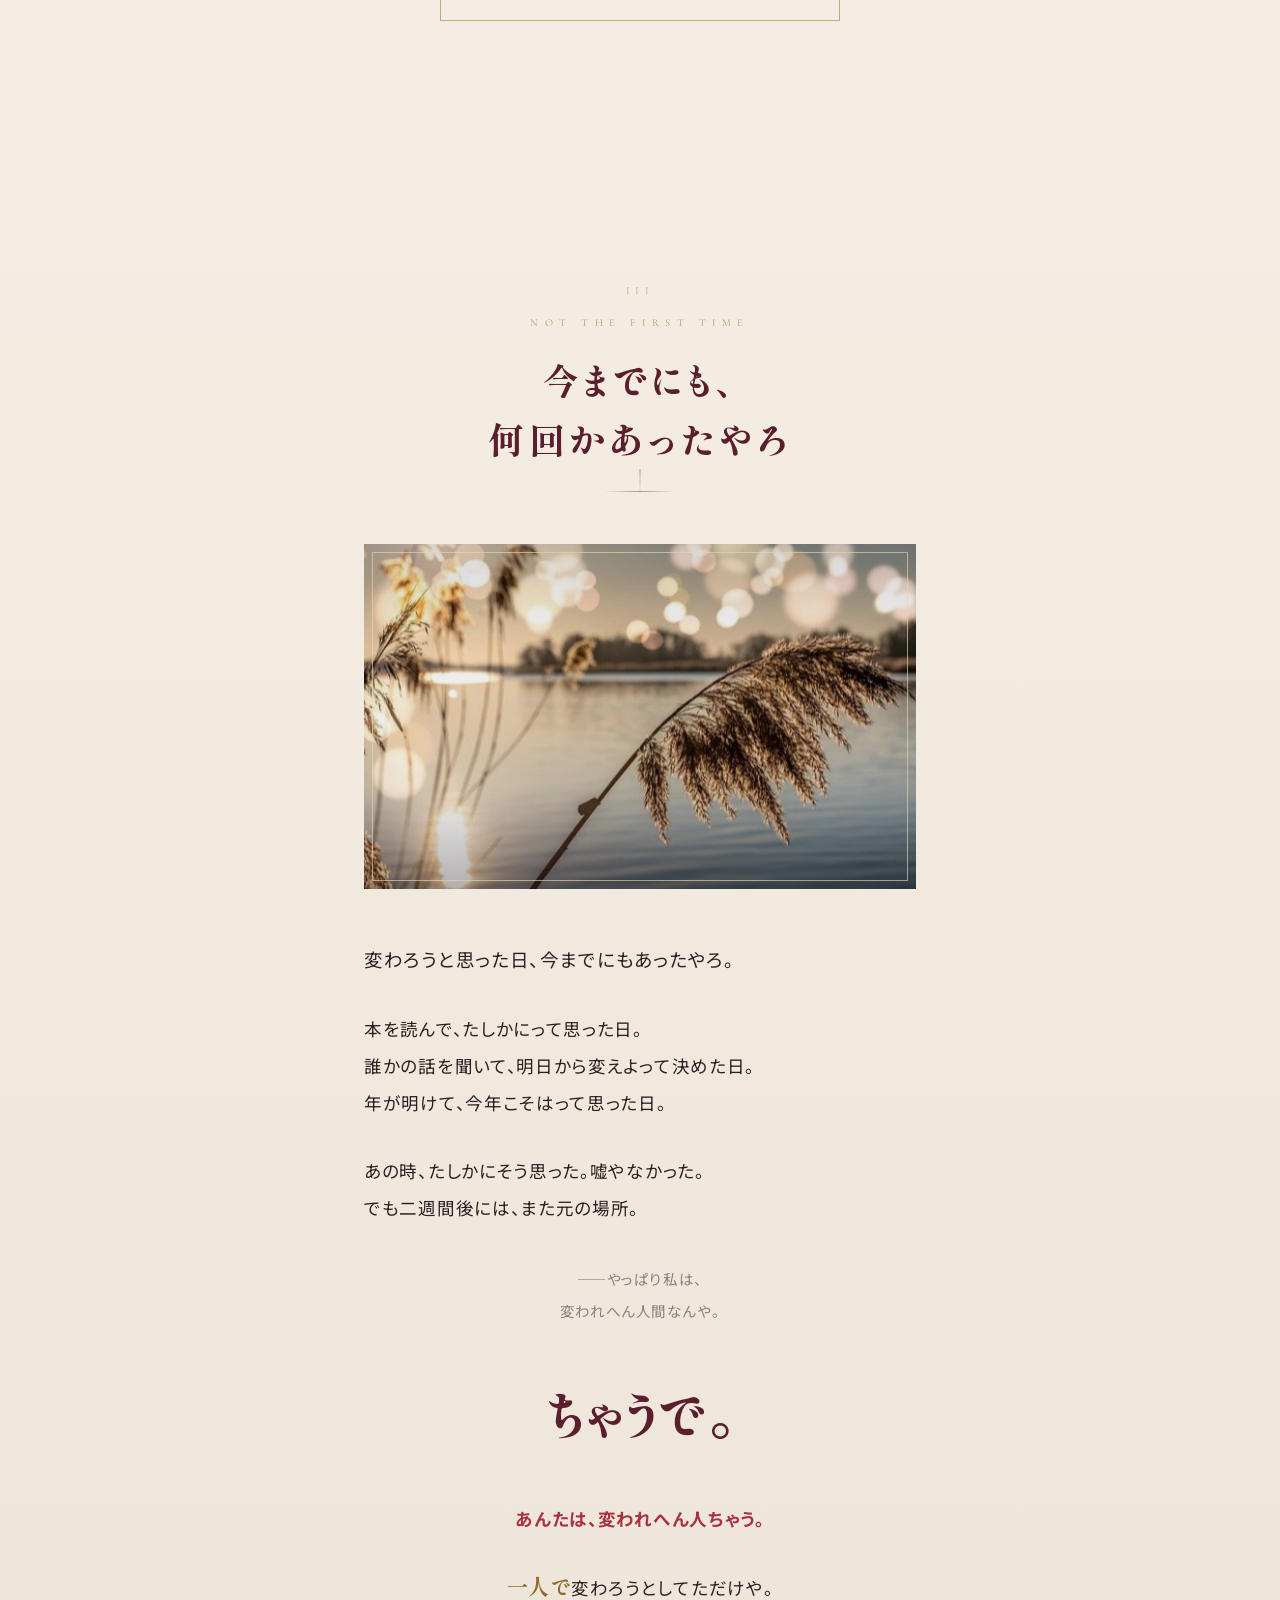
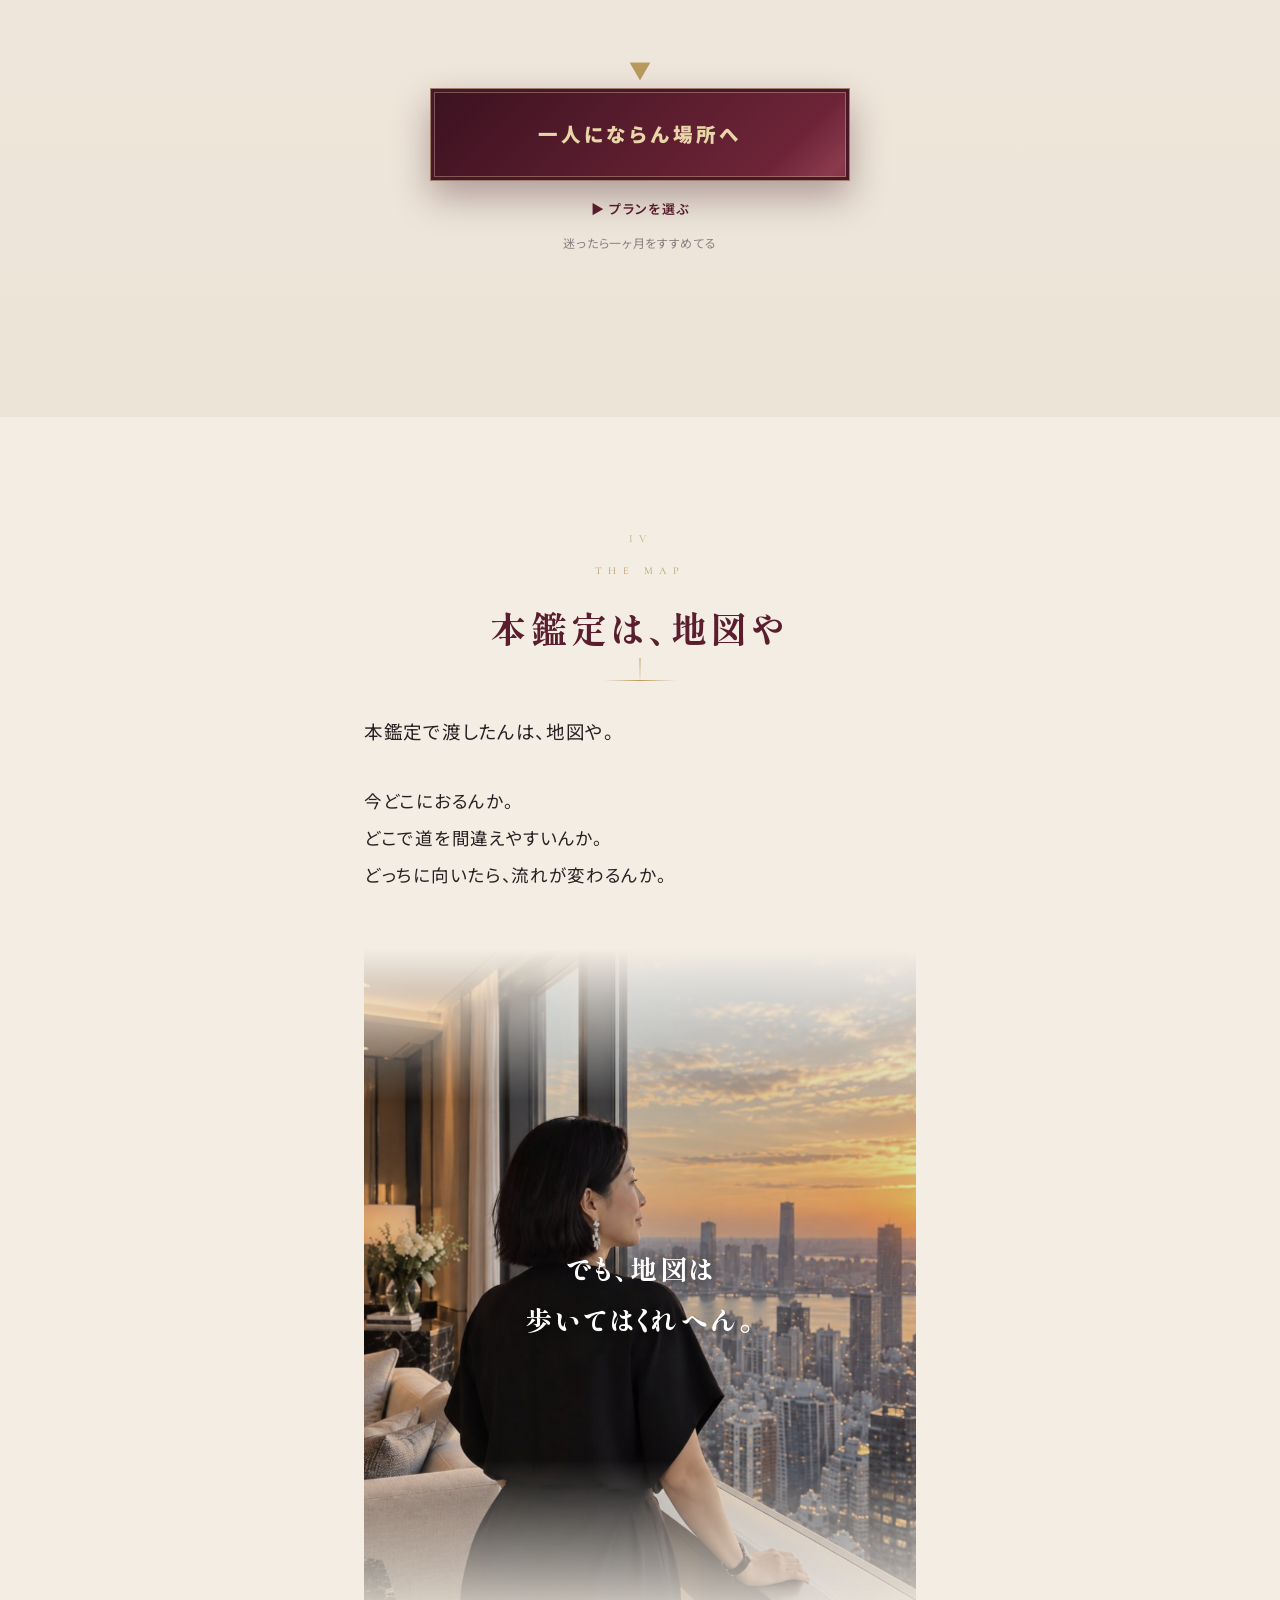
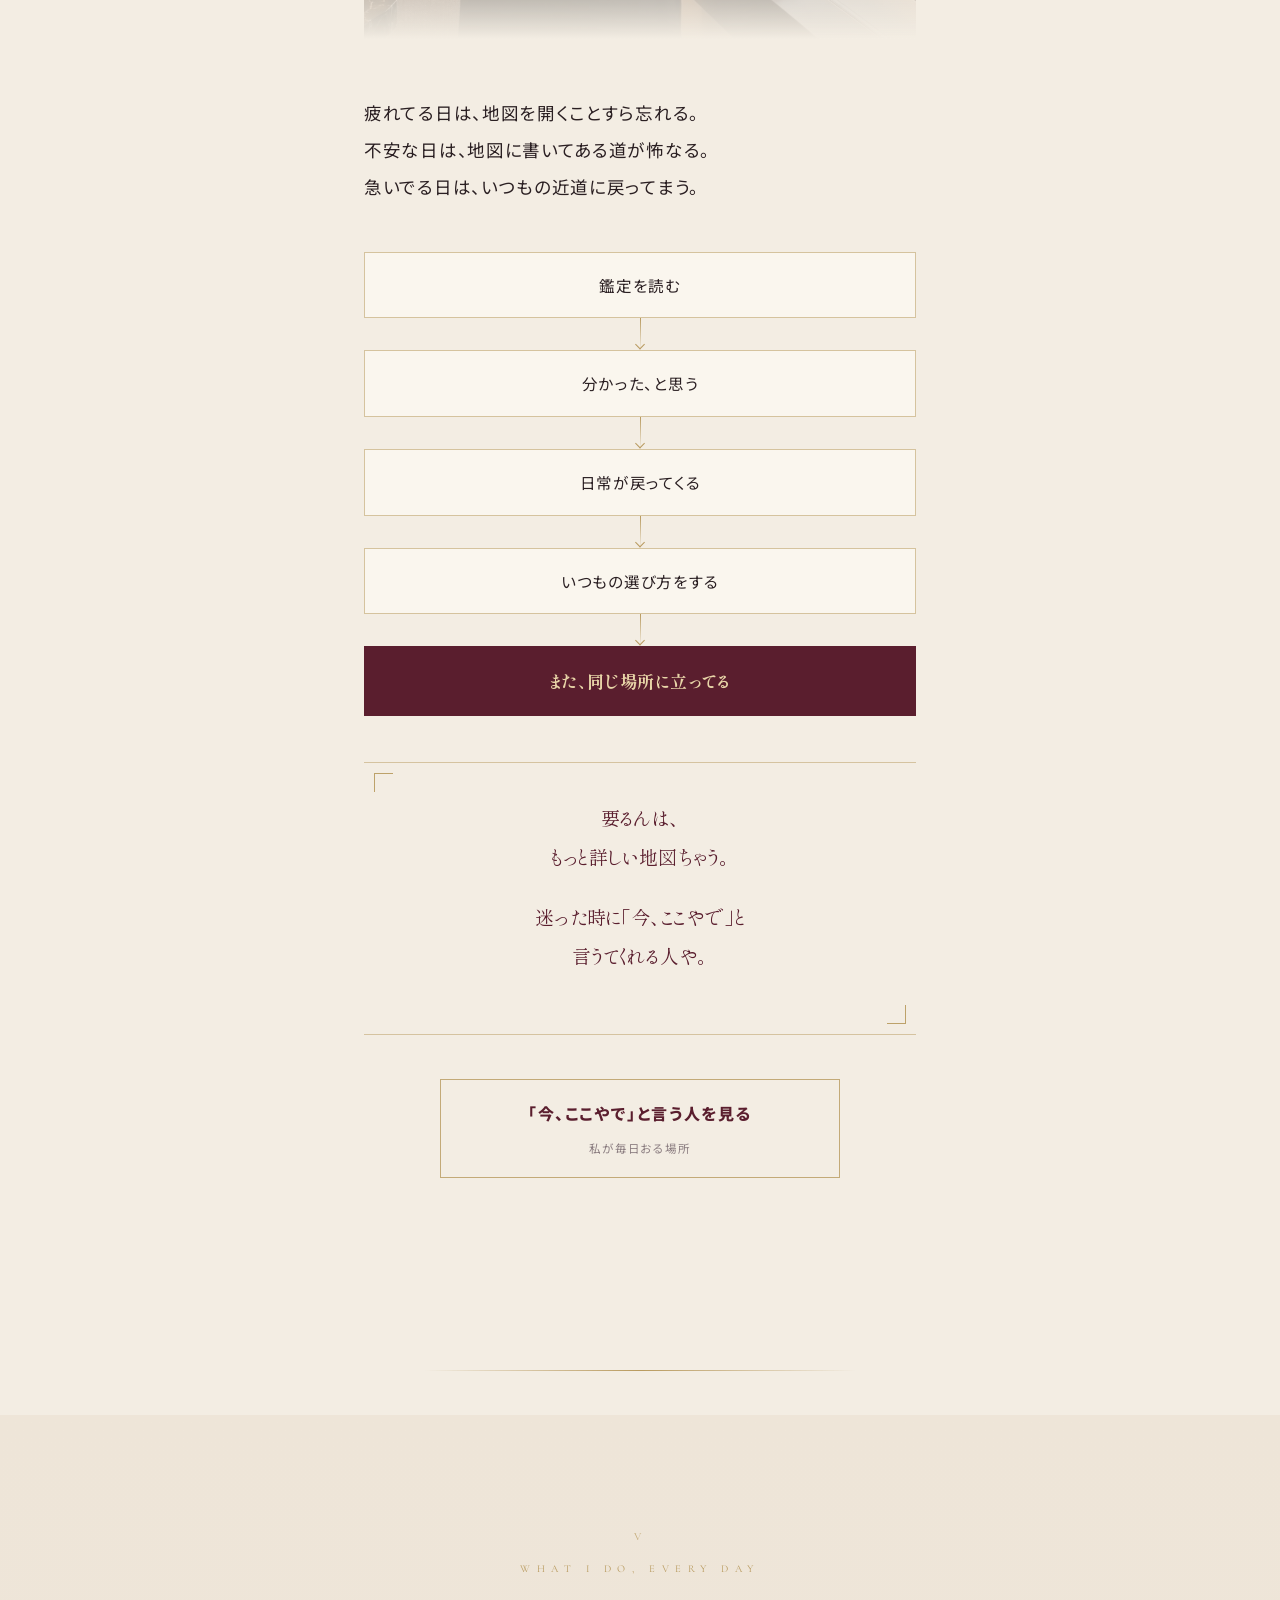
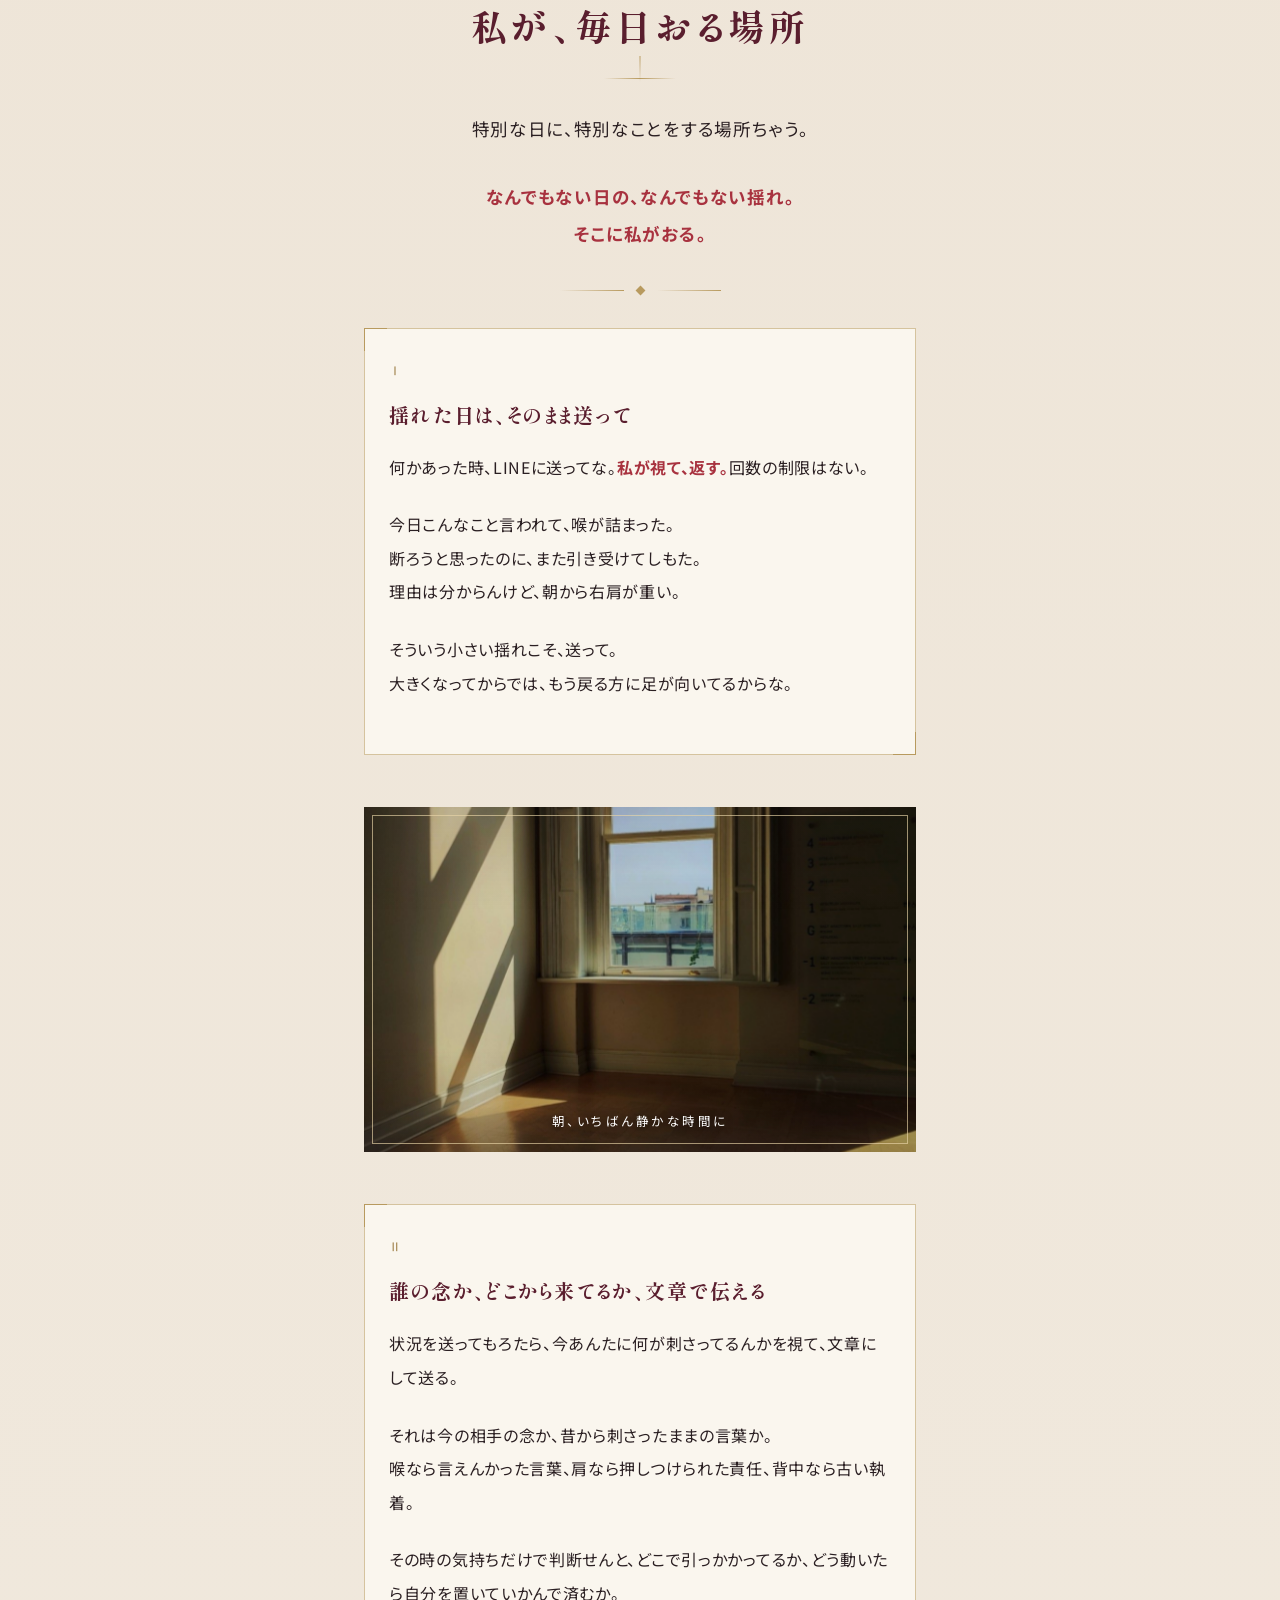
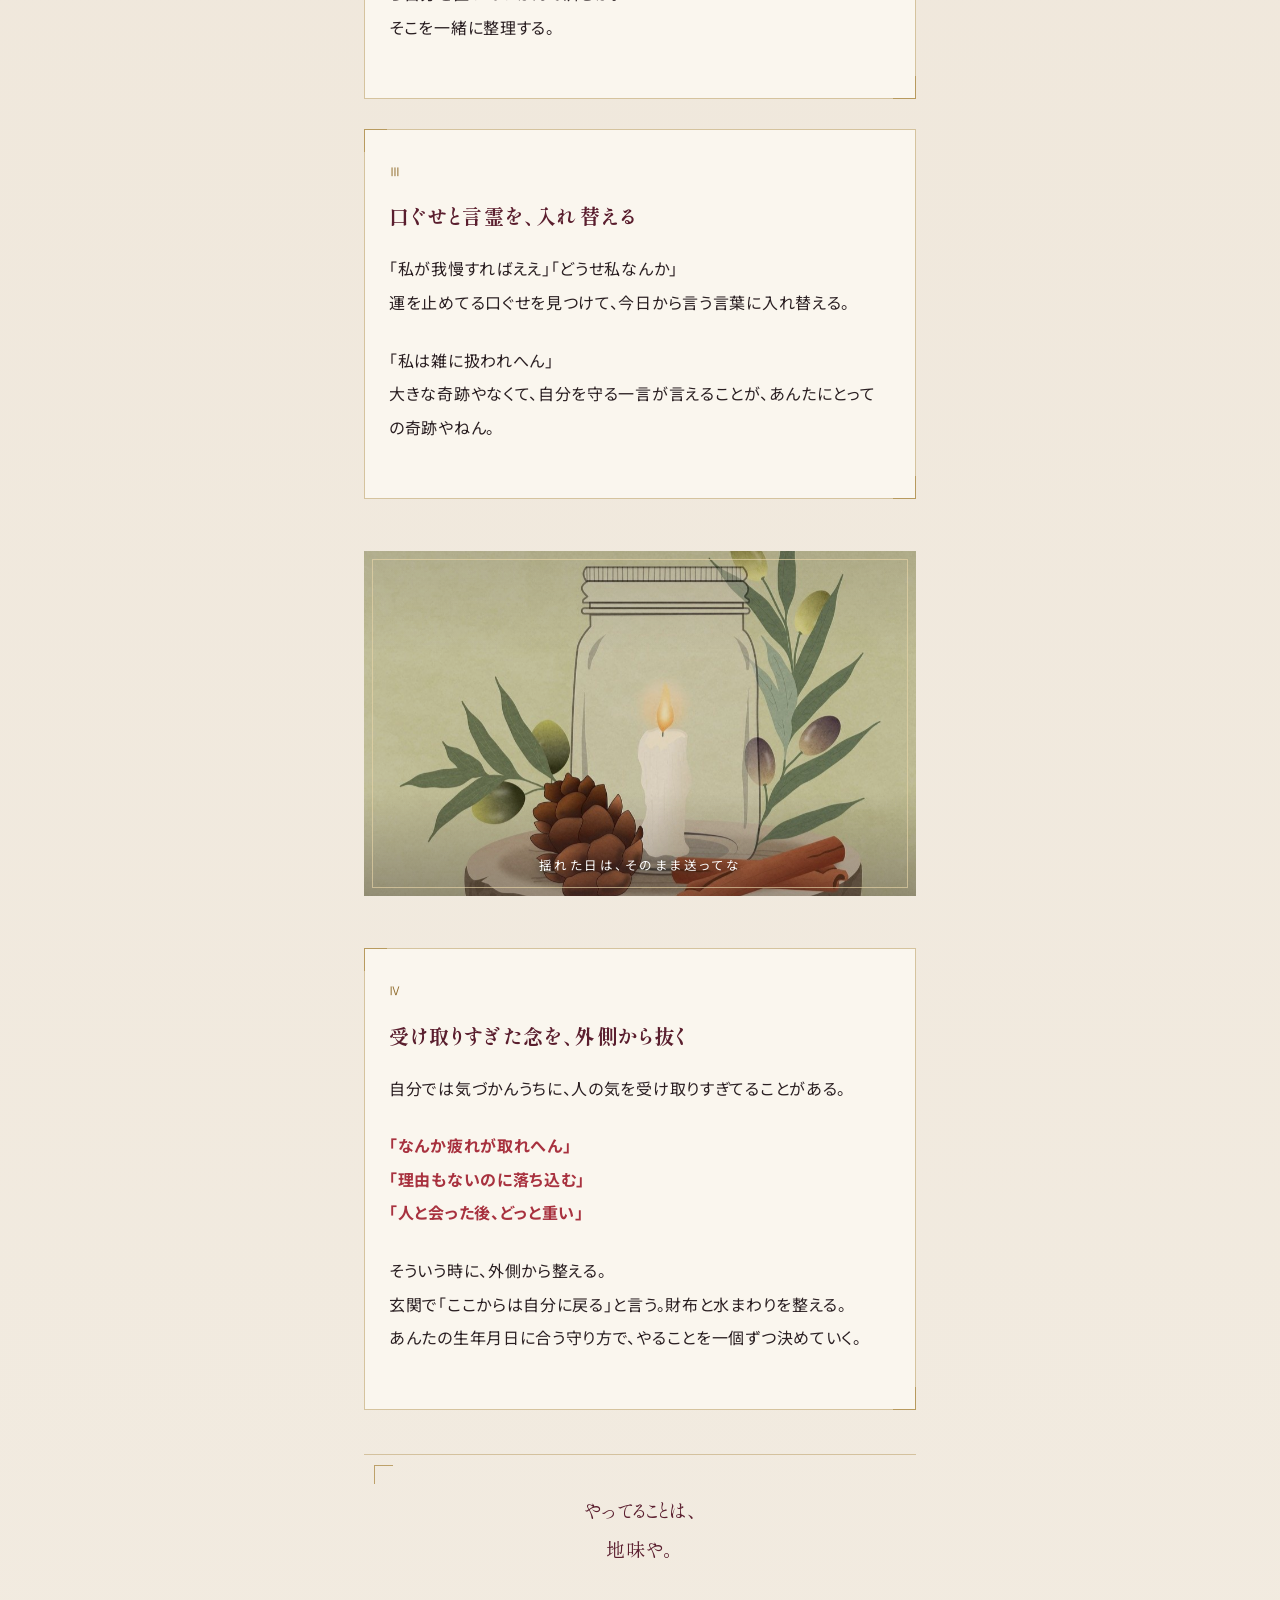
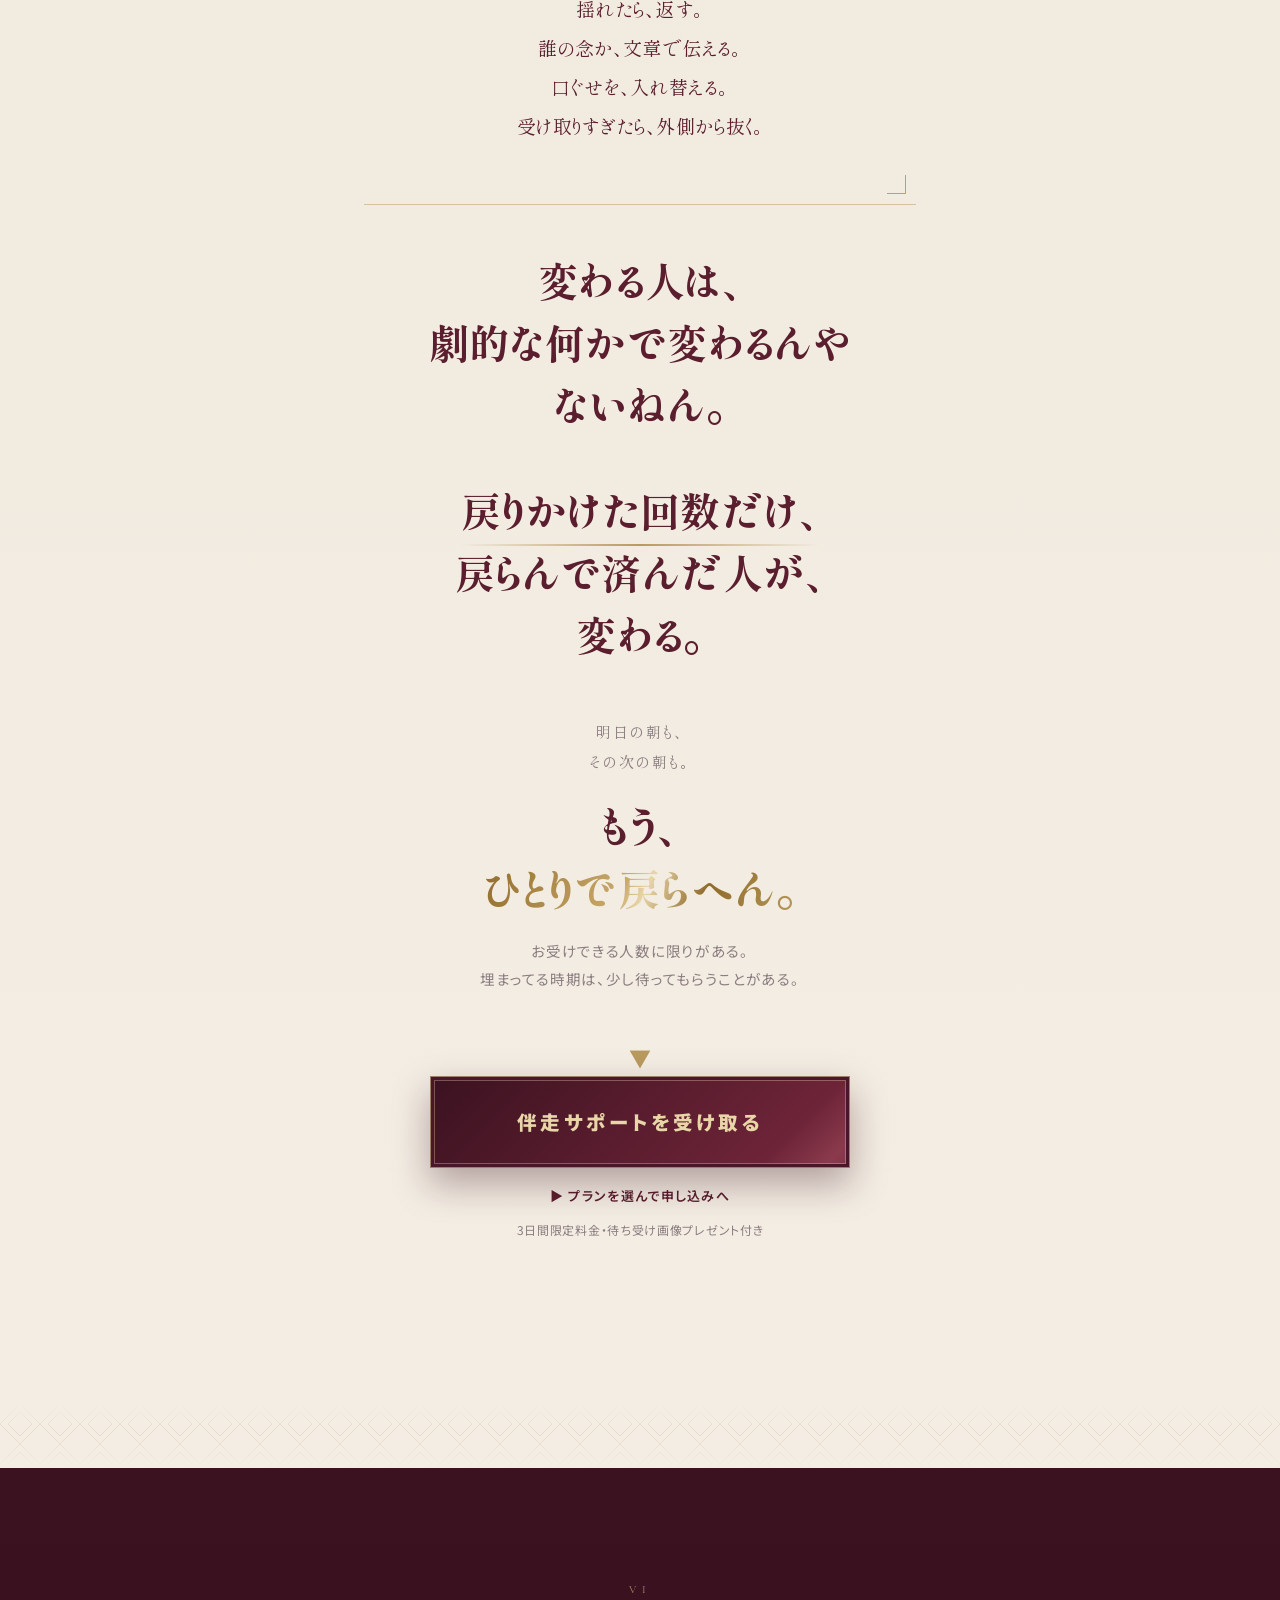
==== commit ee738786: "amane-bansou: 商品正式名（月詠みの伴走/星詠みの伴走・天命降ろしの伴走サポート）に統一 Co-Authored-By: Claude Fable 5.1 <noreply@anthrop" ====
--- a/amane-bansou/index.html
+++ b/amane-bansou/index.html
@@ -5,12 +5,12 @@
 <meta name="viewport" content="width=device-width, initial-scale=1, viewport-fit=cover">
 <meta name="robots" content="noindex">
 <meta name="theme-color" content="#F7F2EC">
-<title>極上サポート｜本鑑定を受け取ったあんたへ</title>
+<title>天命降ろしの伴走サポート｜本鑑定を受け取ったあんたへ</title>
 <link rel="preconnect" href="https://fonts.googleapis.com">
 <link rel="preconnect" href="https://fonts.gstatic.com" crossorigin>
 <link href="https://fonts.googleapis.com/css2?family=Shippori+Mincho+B1:wght@400;600;700;800&family=Noto+Sans+JP:wght@400;500;700&family=Cormorant+Garamond:wght@300;500;600&display=swap" rel="stylesheet">
-<link rel="stylesheet" href="../assets/lp.css?v=202609091211">
-<link rel="stylesheet" href="../assets/theme-amane.css?v=202609091211">
+<link rel="stylesheet" href="../assets/lp.css?v=202609091216">
+<link rel="stylesheet" href="../assets/theme-amane.css?v=202609091216">
 <style>body{line-height:2.1;letter-spacing:.04em}</style>
 </head>
 <!-- 限定料金：本鑑定お届け後の初回閲覧から72時間。通常価格は要確認（未確定のため表示なし）。サポート内容（毎朝の一言・当日返信・ヒーリング）は要確認 -->
@@ -25,7 +25,7 @@
   </div>
   <div class="particles" aria-hidden="true" id="particles"></div>
   <div class="hero-copy">
-    <div class="lead rv">極上サポート</div>
+    <div class="lead rv">天命降ろしの伴走サポート</div>
     <h1 class="lines"><span class="ln">読み終わって、</span><br><span class="ln">ちょっと静かに</span><br><span class="ln">なった<span class="gg">あんたへ</span></span></h1>
     <div class="tag rv">本鑑定を受け取った人だけが読めるページや</div>
     <div class="scrollcue rv"><span class="lat">SCROLL</span><i></i></div>
@@ -47,7 +47,7 @@
     <div class="cd-expired">この料金でのご案内は終わってます。<br>それでも来たい人は、LINEにそのまま送ってな。</div>
     <div class="ln2">3日間のうちの申し込みには、<b>超開運待ち受け画像（1万円相当）</b>が無料で付くで</div>
     <div class="stock">
-      <div class="sl"><span>今月お受けできるサポート枠</span><b>残りわずか</b></div>
+      <div class="sl"><span>今月お受けできる伴走枠</span><b>残りわずか</b></div>
       <div class="bar"><i style="--fill:90%"></i></div>
       <div class="sn">揺れた日にちゃんと返すために、人数を絞ってる</div>
     </div>
@@ -295,7 +295,7 @@
 
     <a class="cta rv" href="#plan">
       <span class="arrow">▼</span>
-      <span class="btn">極上サポートを受け取る</span>
+      <span class="btn">伴走サポートを受け取る</span>
       <span class="sub">▶ プランを選んで申し込みへ</span>
       <span class="micro">3日間限定料金・待ち受け画像プレゼント付き</span>
     </a>
@@ -370,7 +370,7 @@
         <div class="ct">ただいま、めっちゃ混み合ってます</div>
         本鑑定を受け取った人からの申し込みが続いてて、<b>今月の枠は残りわずか</b>や。揺れた日にちゃんと返すために、埋まったら順番待ちになる。
         <div class="stock">
-          <div class="sl"><span>今月のサポート枠</span><b>売り切れ間近</b></div>
+          <div class="sl"><span>今月の伴走枠</span><b>売り切れ間近</b></div>
           <div class="bar"><i style="--fill:90%"></i></div>
         </div>
       </div>
@@ -388,7 +388,7 @@
 
     <!-- A -->
     <div class="plan rv">
-      <div class="pname">極上サポート　二週間</div>
+      <div class="pname">月詠みの伴走　お試し二週間</div>
       <div class="pterm">14 DAYS</div>
       <div class="price"><span class="num-gold">15,800</span><small>円</small></div>
       <div class="goal">今の揺れを、<br>止めるとこまで</div>
@@ -407,7 +407,7 @@
     <!-- B 推奨 -->
     <div class="plan rec">
       <div class="badge">迷ってるなら、ここや</div>
-      <div class="pname">極上サポート　一ヶ月</div>
+      <div class="pname">月詠みの伴走　一ヶ月</div>
       <div class="pterm">1 MONTH</div>
       <div class="price"><span class="num-gold">39,800</span><small>円</small></div>
       <div class="goal">最初の戻り癖を、<br>またぐとこまで</div>
@@ -424,7 +424,7 @@
 
     <!-- C -->
     <div class="plan rv">
-      <div class="pname">極上サポート　三ヶ月</div>
+      <div class="pname">星詠みの伴走　三ヶ月</div>
       <div class="pterm">3 MONTHS</div>
       <div class="price"><span class="num-gold">99,800</span><small>円</small></div>
       <div class="goal">現実が、<br>動き出すとこまで</div>
@@ -541,7 +541,7 @@
 
     <a class="cta rv" href="#plan">
       <span class="arrow">▼</span>
-      <span class="btn">極上サポートを受け取る</span>
+      <span class="btn">伴走サポートを受け取る</span>
       <span class="sub">▶ プランを選んで申し込みへ</span>
       <span class="micro">3日間限定料金・待ち受け画像プレゼント付き</span>
     </a>
@@ -565,6 +565,6 @@
   </div>
 </div>
 
-<script src="../assets/lp.js?v=202609091211"></script>
+<script src="../assets/lp.js?v=202609091216"></script>
 </body>
 </html>
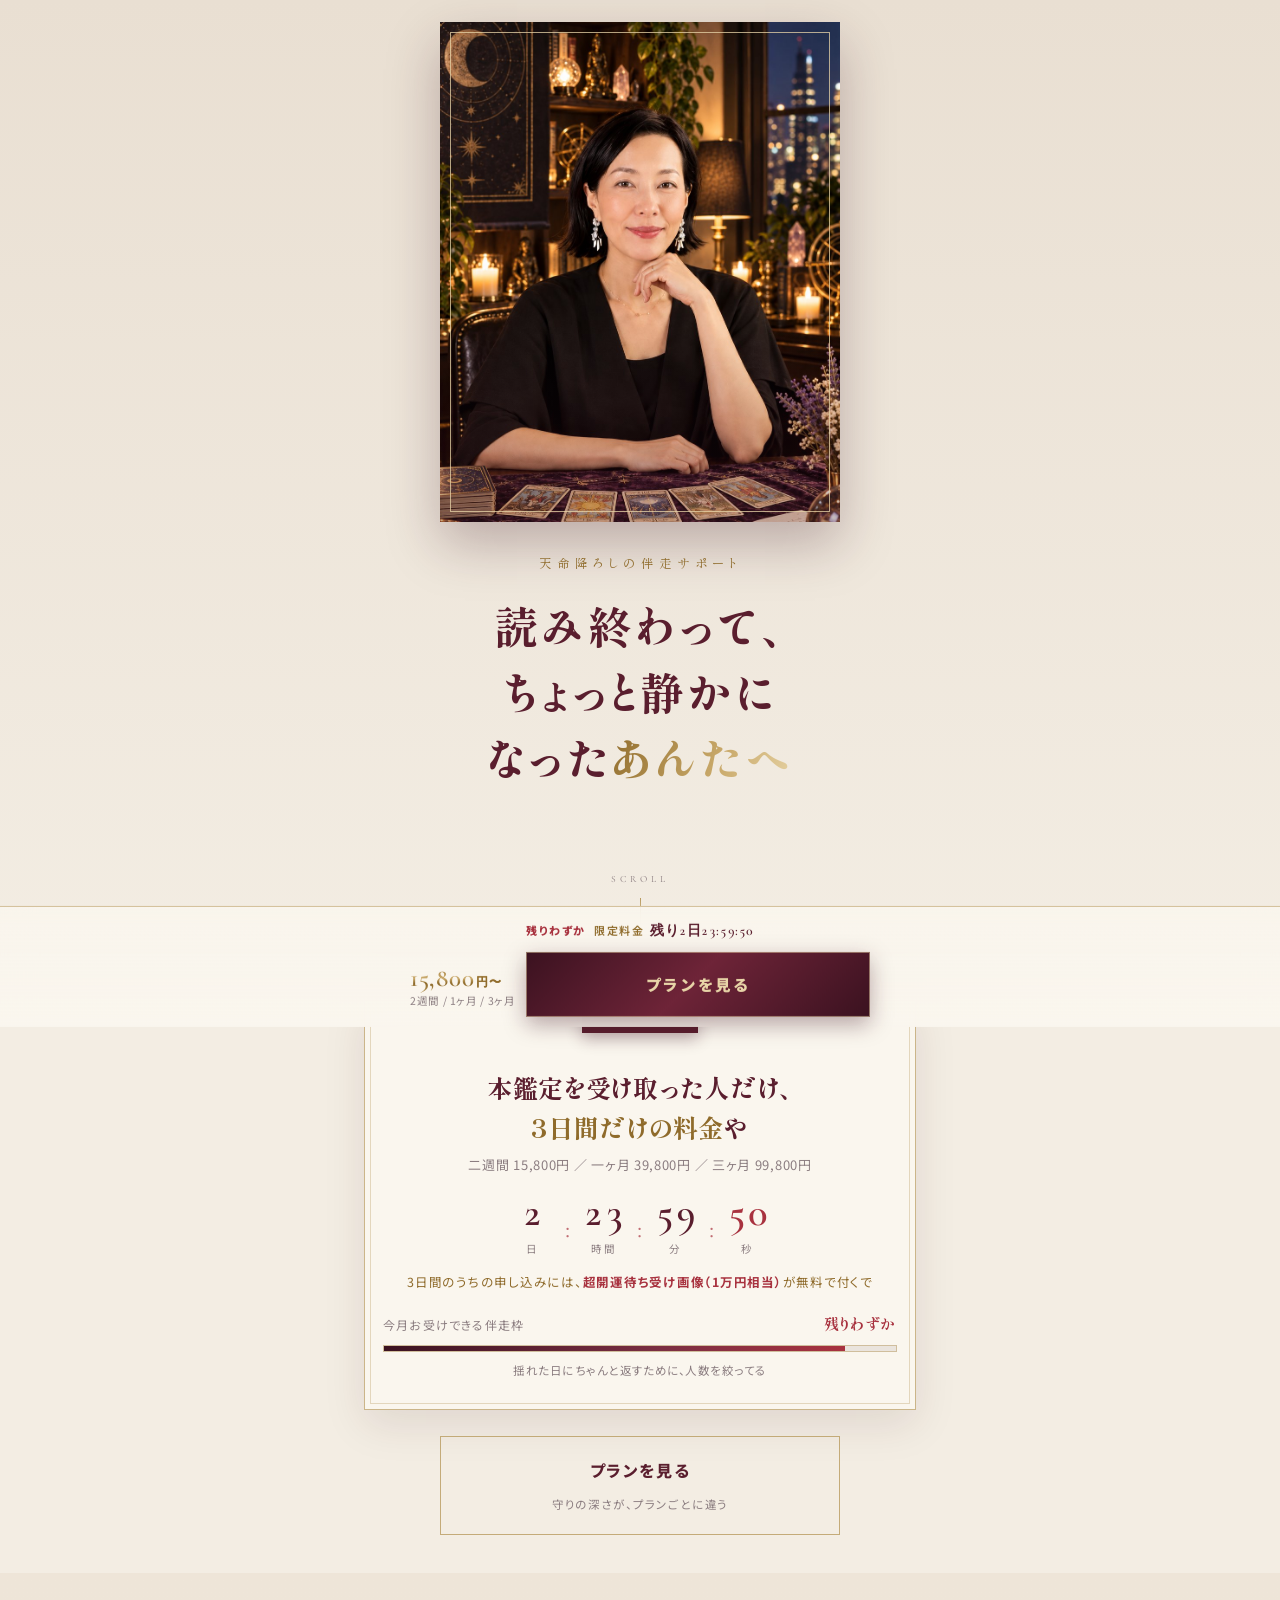
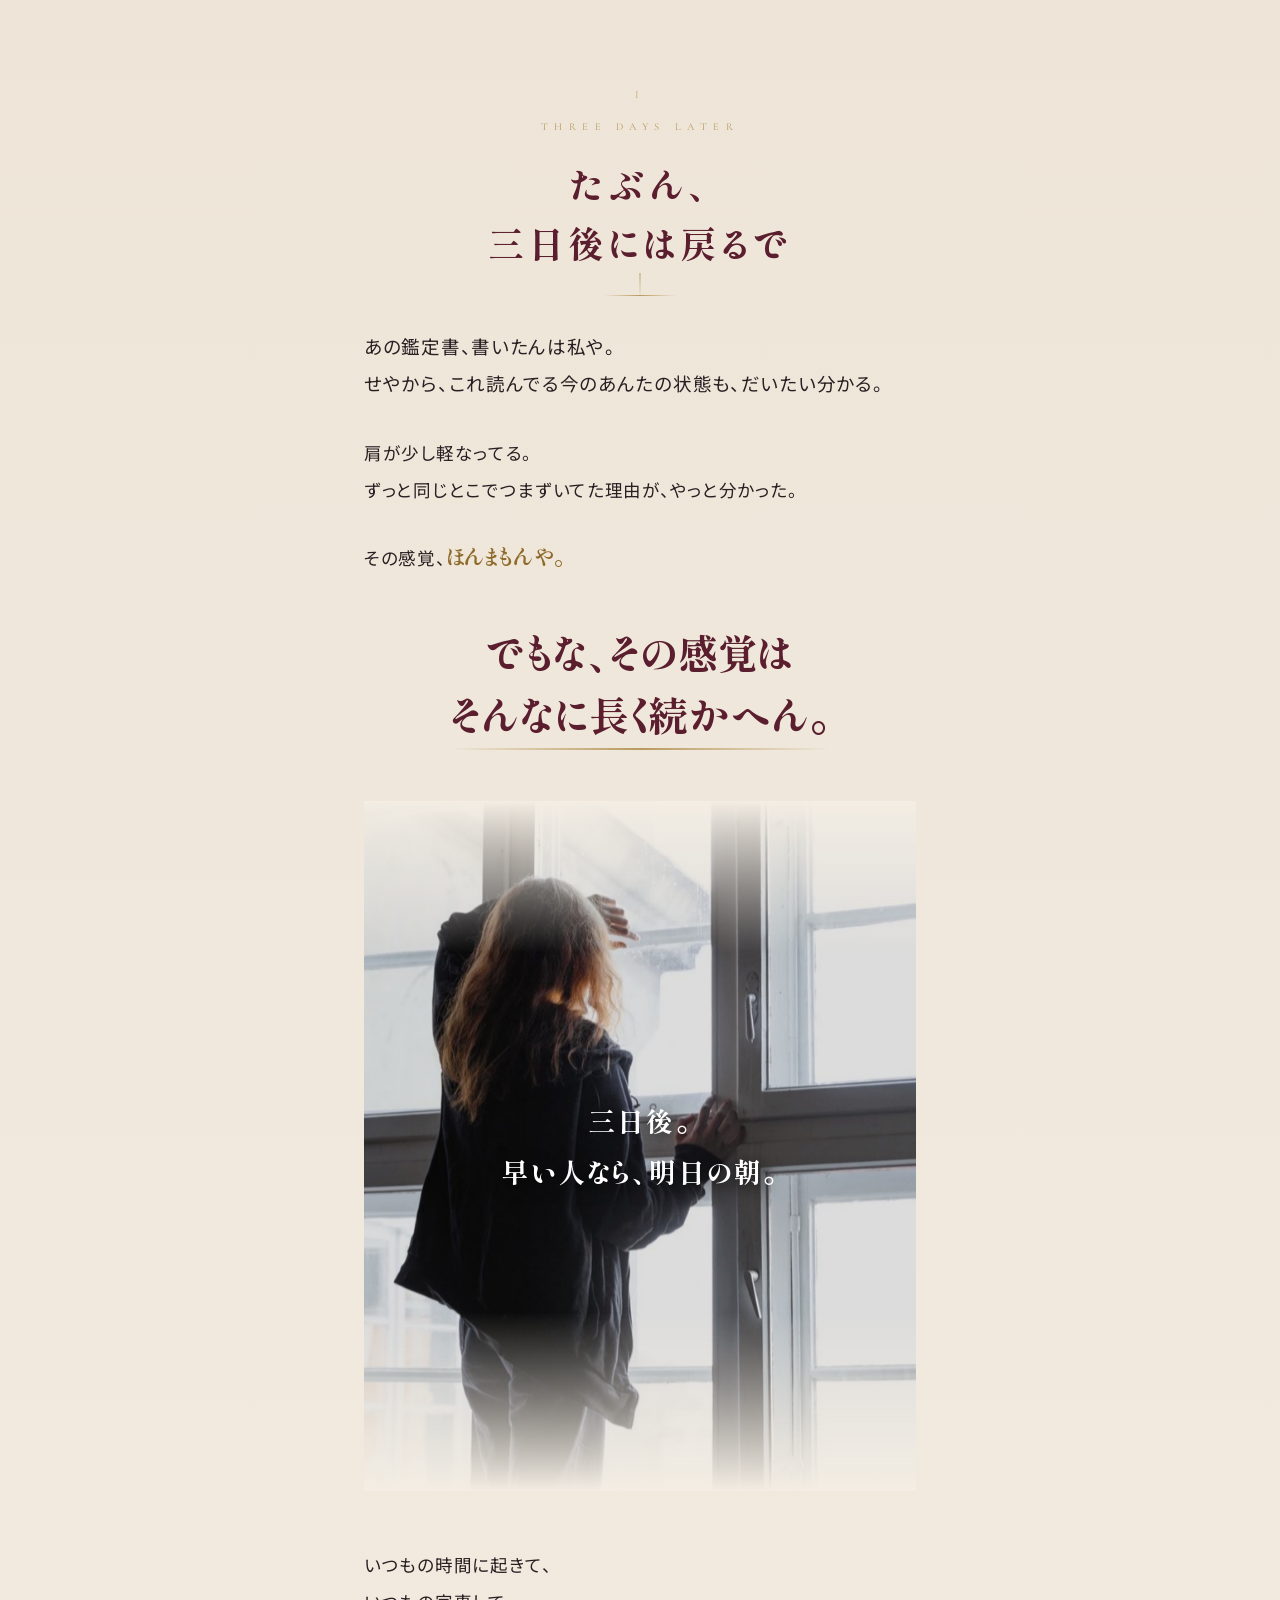
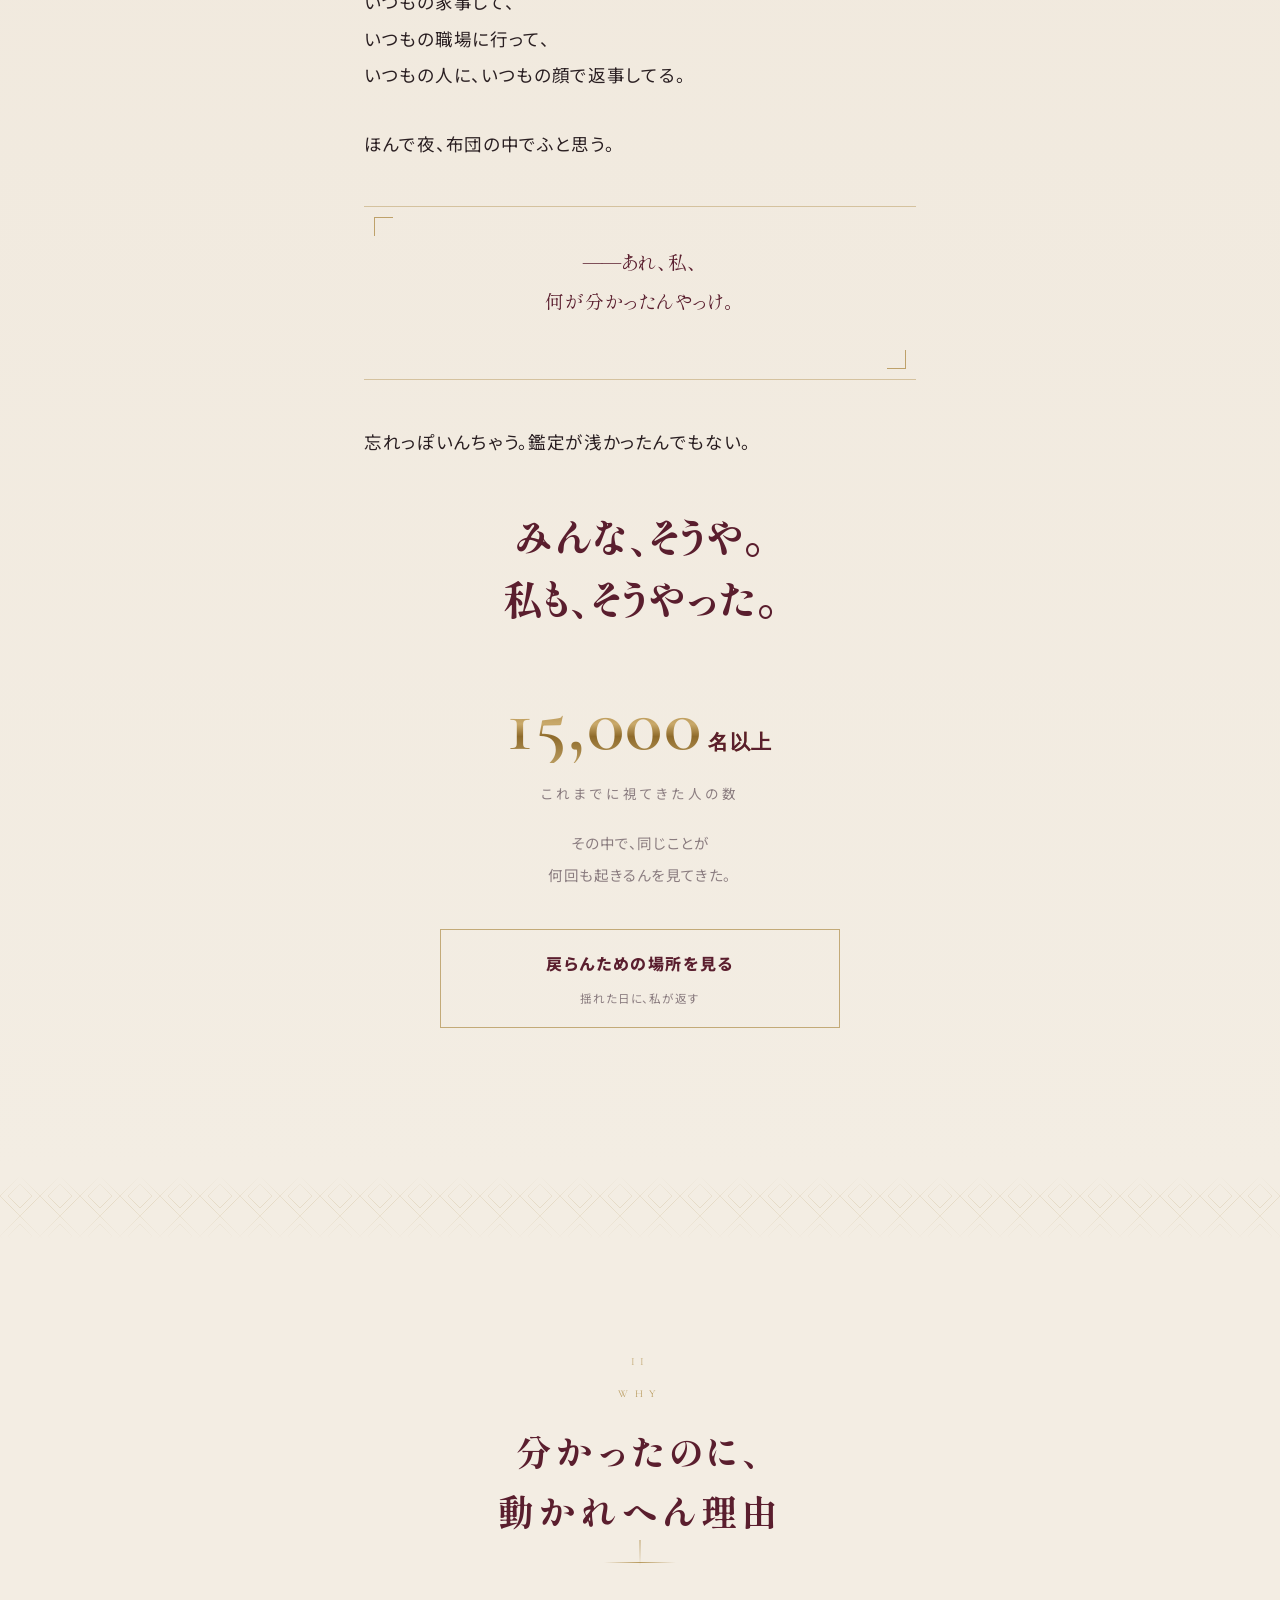
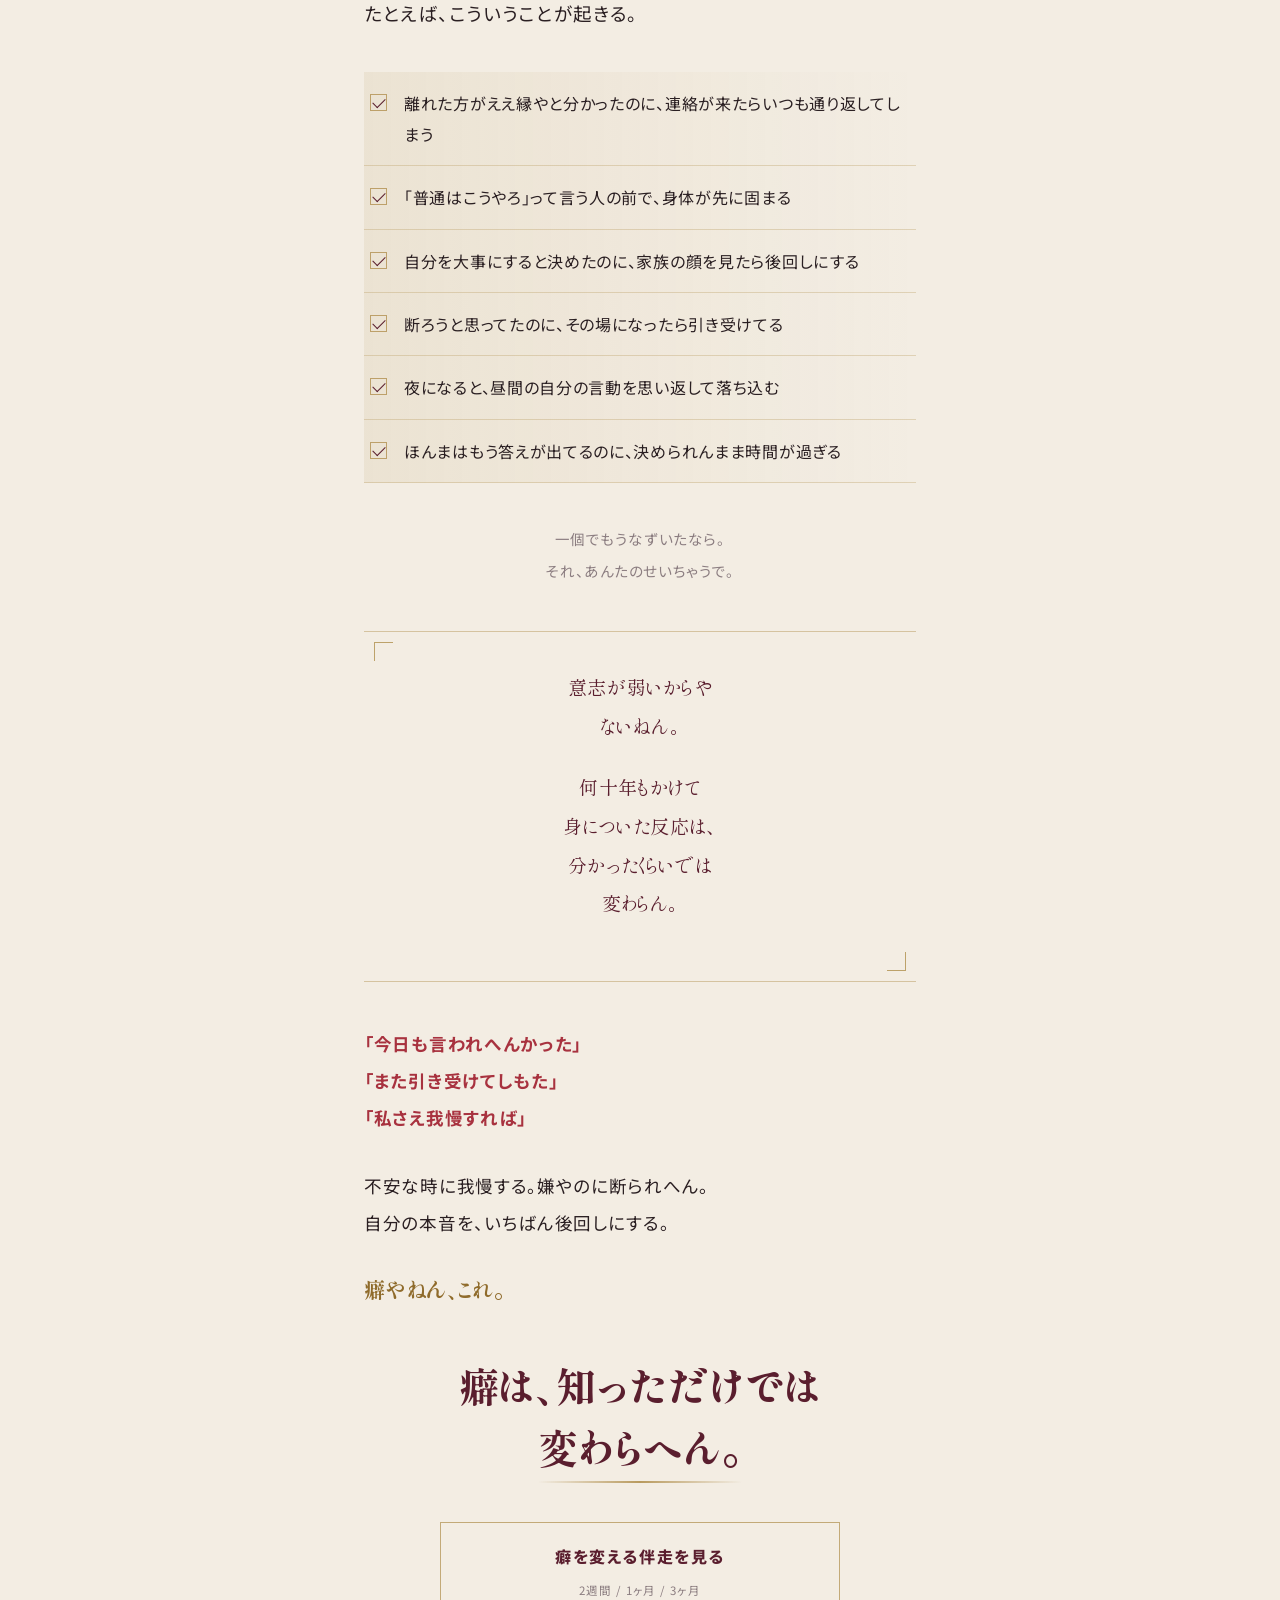
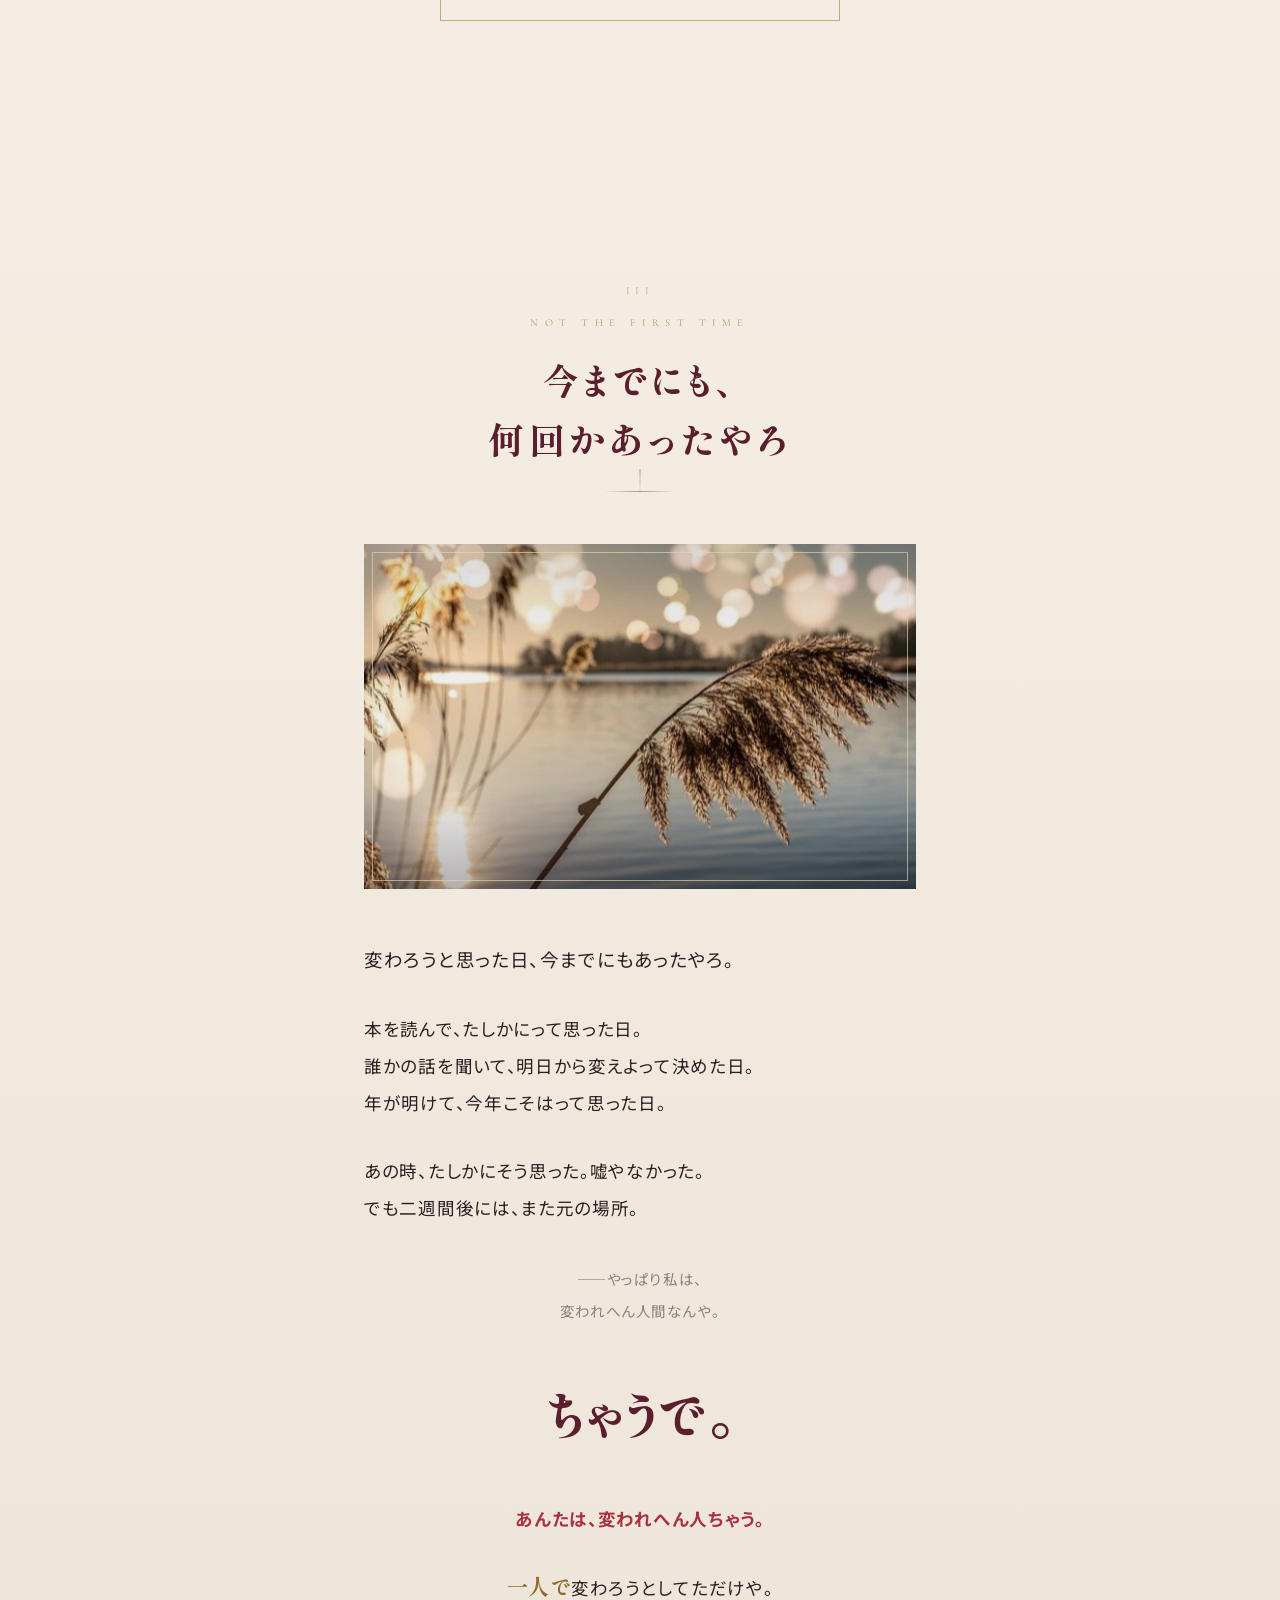
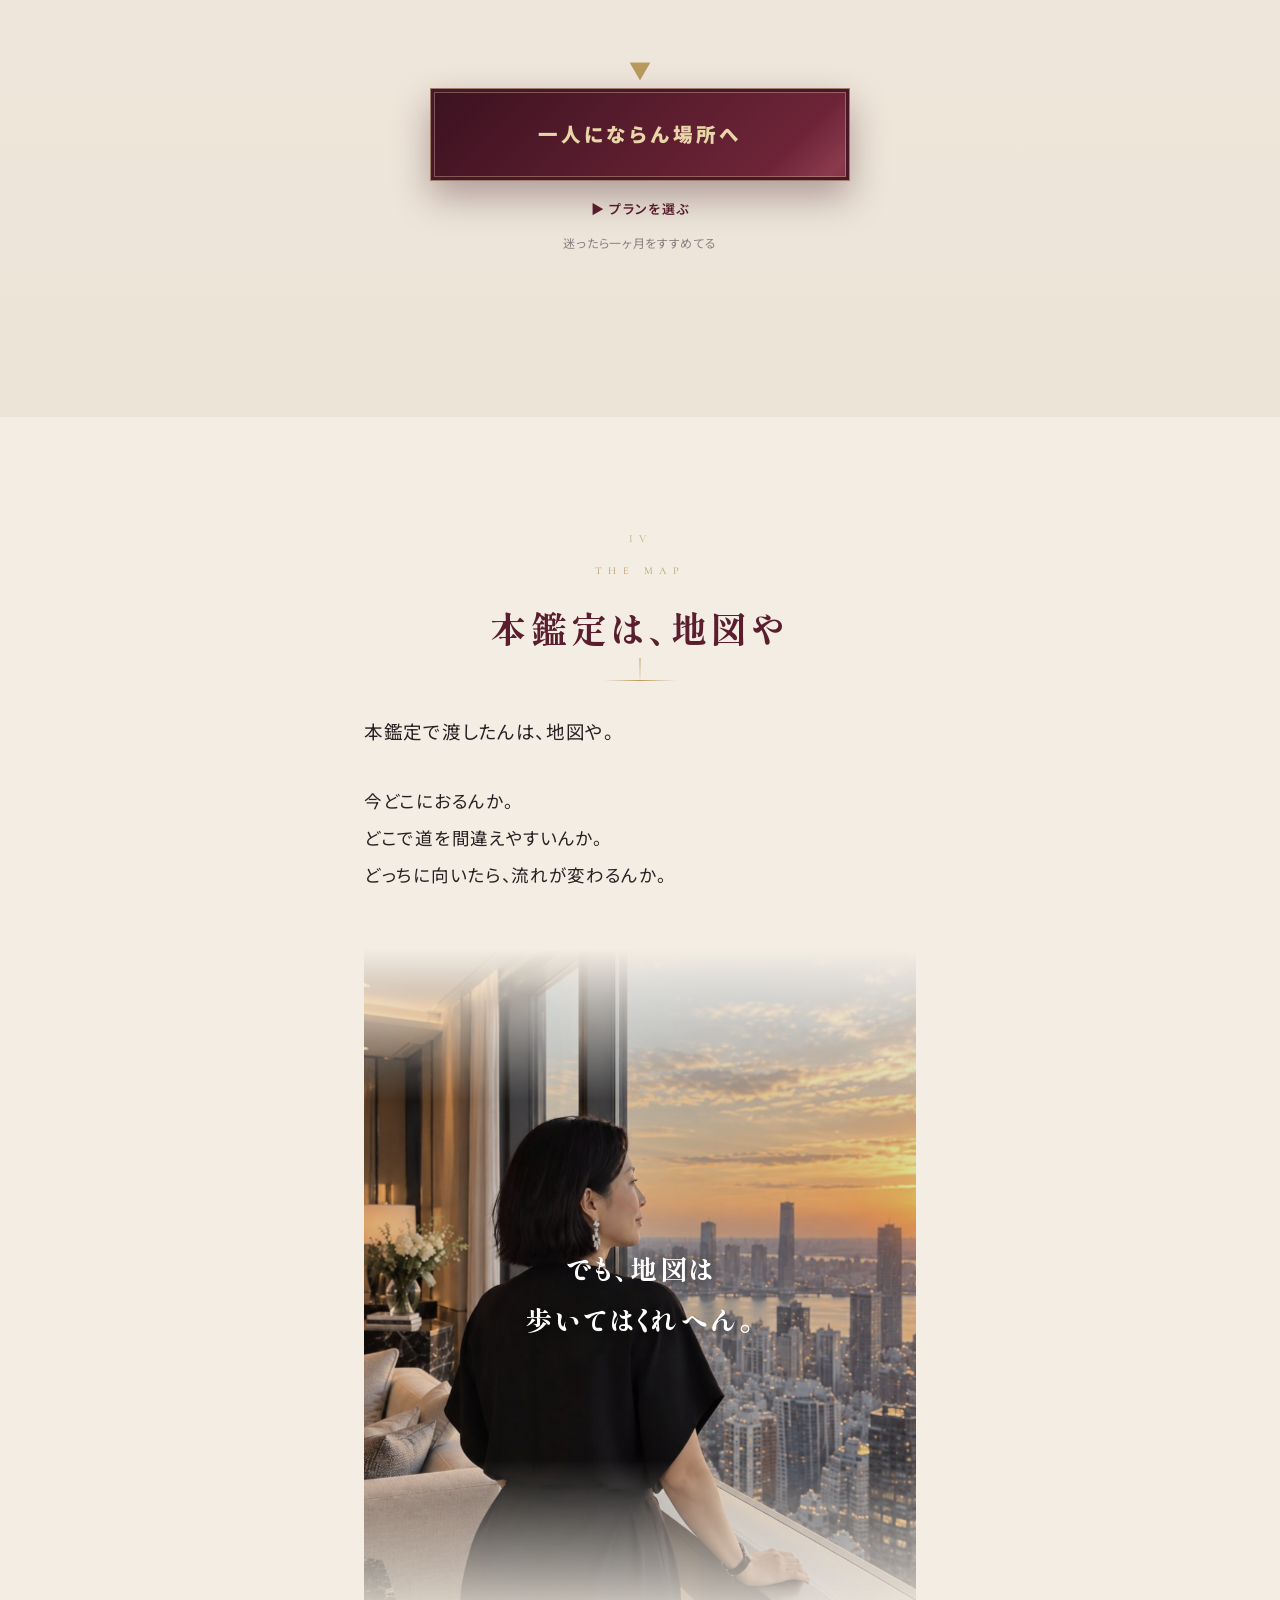
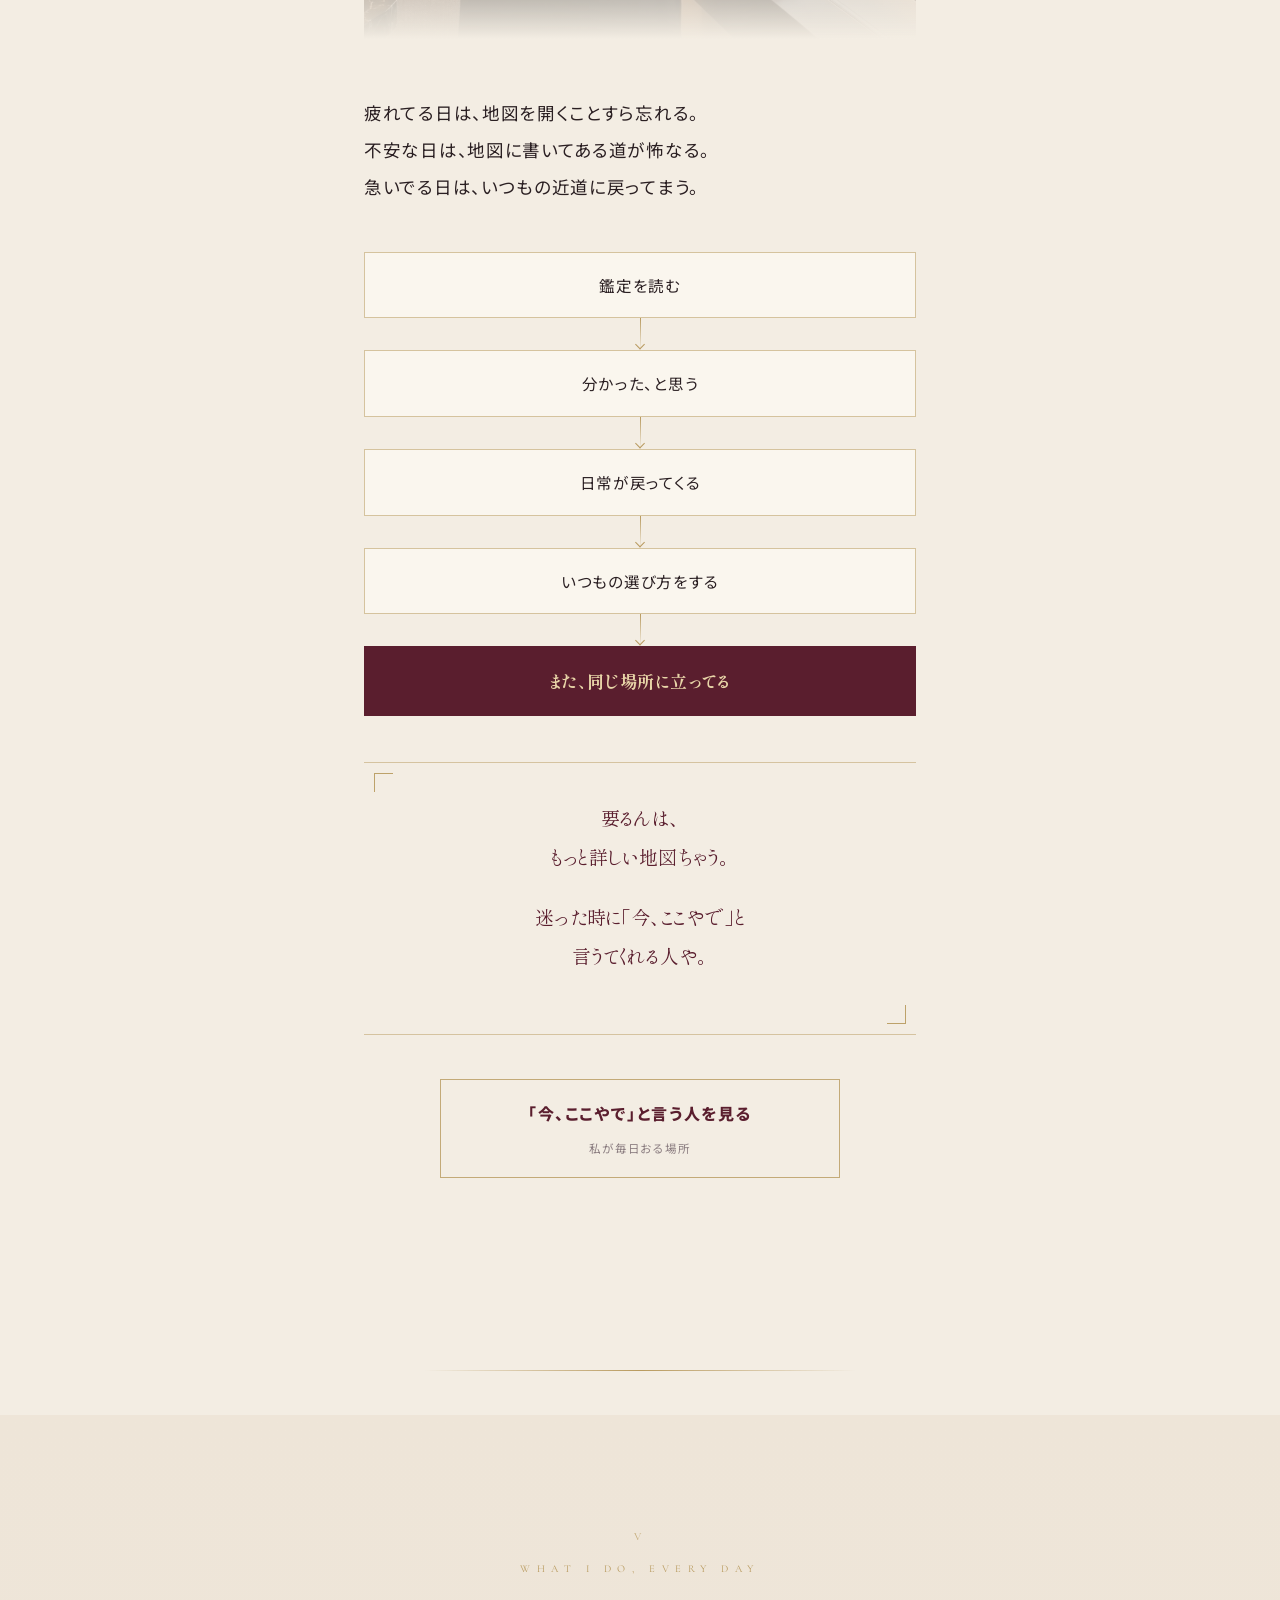
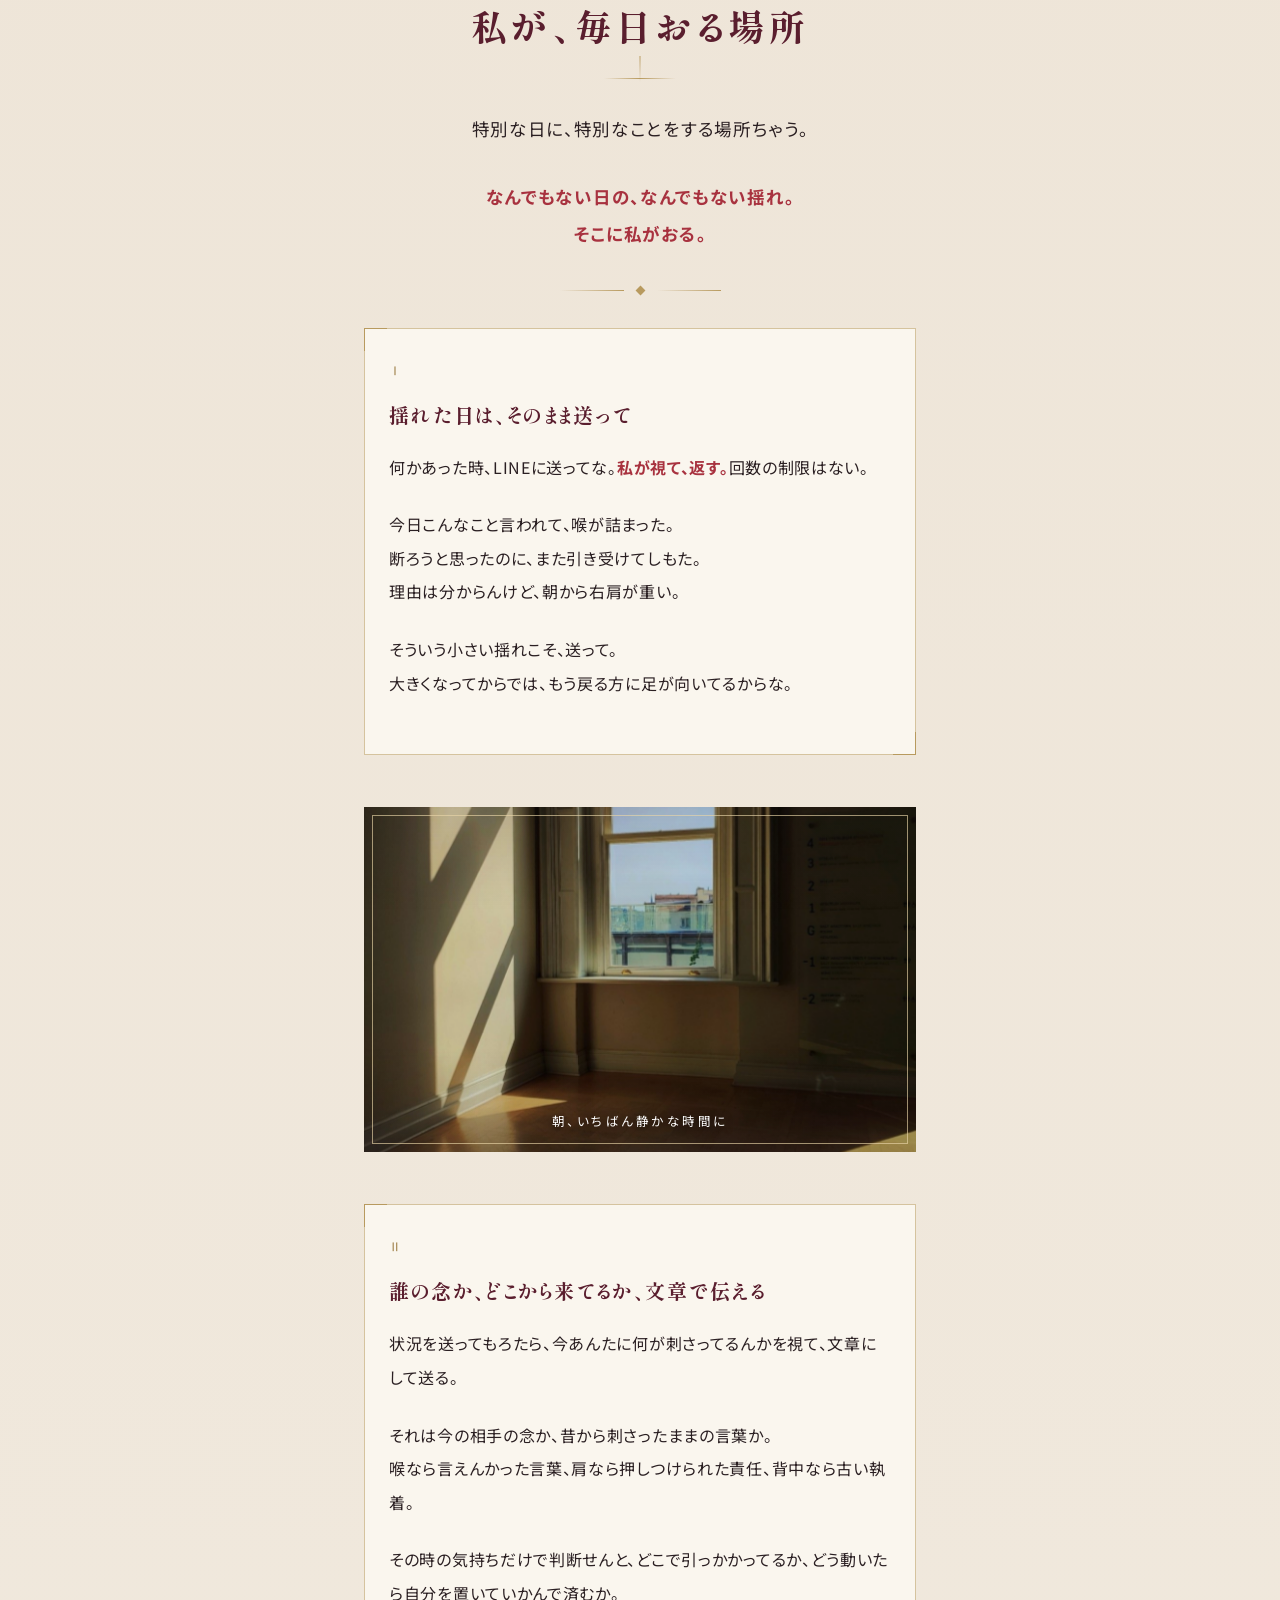
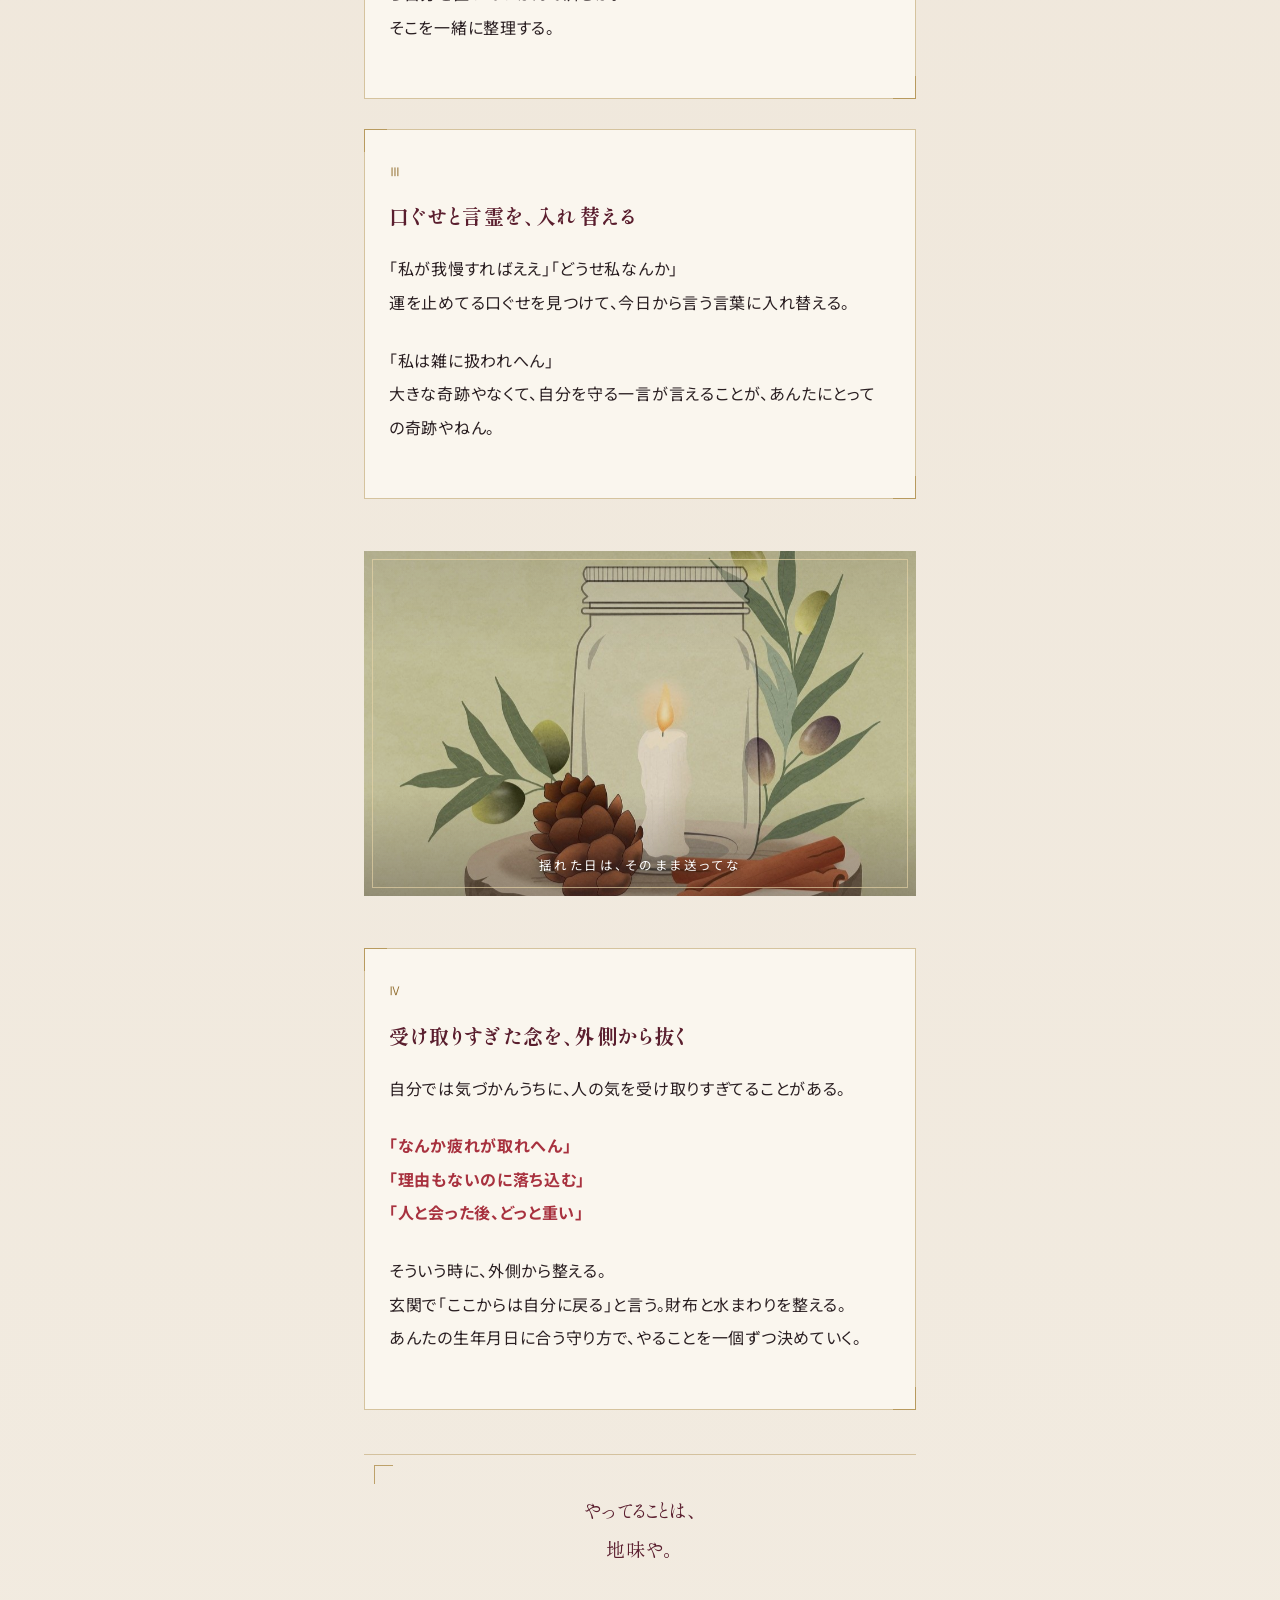
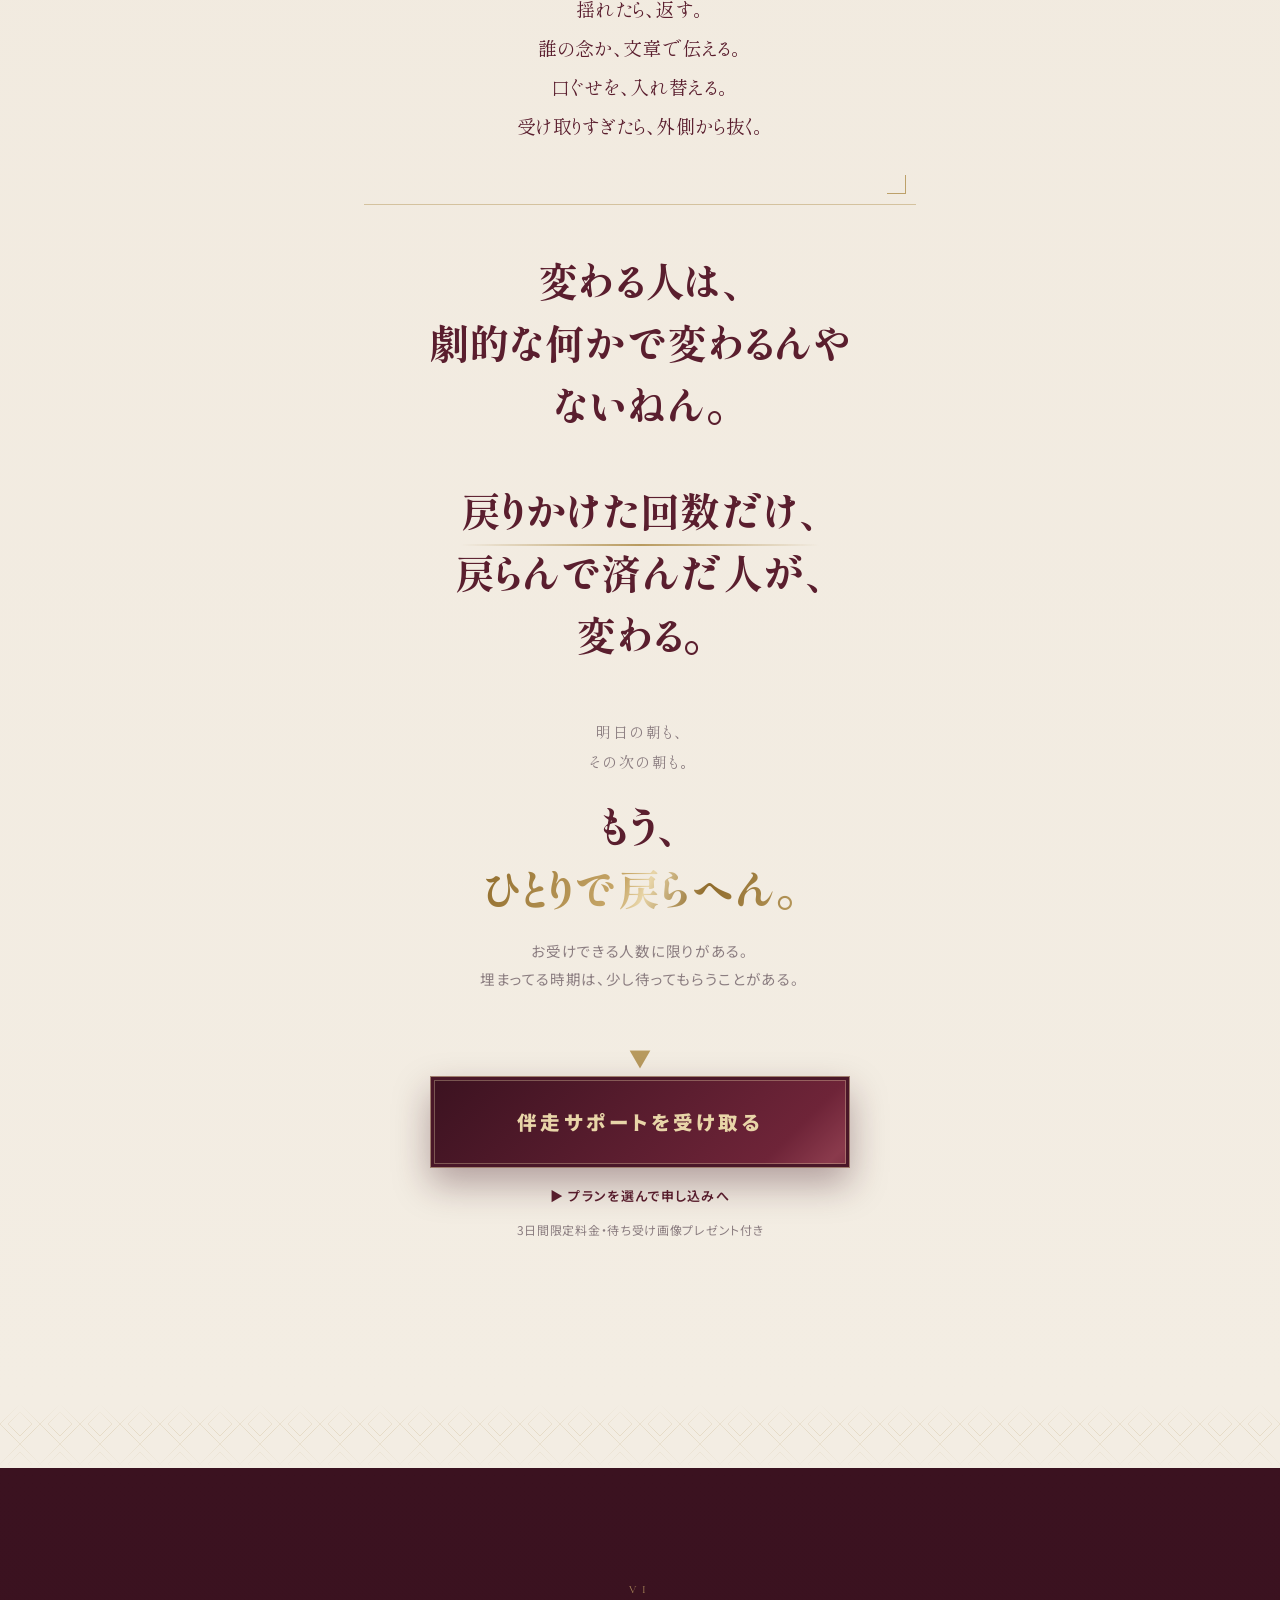
==== commit c21d2d20: "amane-bansou: サポート感想スクショ6枚を声の章に無加工で埋め込み Co-Authored-By: Claude Fable 5.1 <noreply@anthropic.com>" ====
--- a/amane-bansou/index.html
+++ b/amane-bansou/index.html
@@ -9,8 +9,8 @@
 <link rel="preconnect" href="https://fonts.googleapis.com">
 <link rel="preconnect" href="https://fonts.gstatic.com" crossorigin>
 <link href="https://fonts.googleapis.com/css2?family=Shippori+Mincho+B1:wght@400;600;700;800&family=Noto+Sans+JP:wght@400;500;700&family=Cormorant+Garamond:wght@300;500;600&display=swap" rel="stylesheet">
-<link rel="stylesheet" href="../assets/lp.css?v=202609091216">
-<link rel="stylesheet" href="../assets/theme-amane.css?v=202609091216">
+<link rel="stylesheet" href="../assets/lp.css?v=202609091220">
+<link rel="stylesheet" href="../assets/theme-amane.css?v=202609091220">
 <style>body{line-height:2.1;letter-spacing:.04em}</style>
 </head>
 <!-- 限定料金：本鑑定お届け後の初回閲覧から72時間。通常価格は要確認（未確定のため表示なし）。サポート内容（毎朝の一言・当日返信・ヒーリング）は要確認 -->
@@ -312,12 +312,17 @@
     <h2 class="lines"><span class="ln">続けた人たちのこと</span></h2>
     <div class="gline"></div>
 
-    <!-- ▼ 要差し替え: 実際の感想スクショ（img/amane/voices/b_01.jpg…）が届き次第 <figure class="shot"> で置き換える。下は正本のエピソードからの仮置き -->
-    <div class="quote stag">
-      <p>「『私が我慢すればいい』が口ぐせやった私が、<br>嫌な誘いを断れました」</p>
-      <p>「上司の『普通はこうやろ』で<br>固まらんようになりました」</p>
-      <p>「連絡を待つより先に、<br>自分の線を戻す日にできました」</p>
-    </div>
+    <div class="rv"><p class="tc">届いたLINEを、そのまま載せとくな。</p></div>
+
+    <!-- 実際の感想スクショ（無加工・原寸比率のまま） -->
+    <figure class="shot rv"><img src="../img/amane/voices/b_01.jpg" alt="続けた人の感想" loading="lazy" decoding="async"></figure>
+    <figure class="shot rv"><img src="../img/amane/voices/b_02.jpg" alt="続けた人の感想" loading="lazy" decoding="async"></figure>
+    <figure class="shot rv"><img src="../img/amane/voices/b_03.jpg" alt="続けた人の感想" loading="lazy" decoding="async"></figure>
+    <a class="minicta rv" href="#plan">一人で戻らん場所を見る<span class="s">プランと料金</span></a>
+
+    <figure class="shot rv"><img src="../img/amane/voices/b_04.jpg" alt="続けた人の感想" loading="lazy" decoding="async"></figure>
+    <figure class="shot rv"><img src="../img/amane/voices/b_05.jpg" alt="続けた人の感想" loading="lazy" decoding="async"></figure>
+    <figure class="shot rv"><img src="../img/amane/voices/b_06.jpg" alt="続けた人の感想" loading="lazy" decoding="async"></figure>
 
     <a class="cta rv" href="#plan">
       <span class="arrow">▼</span>
@@ -565,6 +570,6 @@
   </div>
 </div>
 
-<script src="../assets/lp.js?v=202609091216"></script>
+<script src="../assets/lp.js?v=202609091220"></script>
 </body>
 </html>
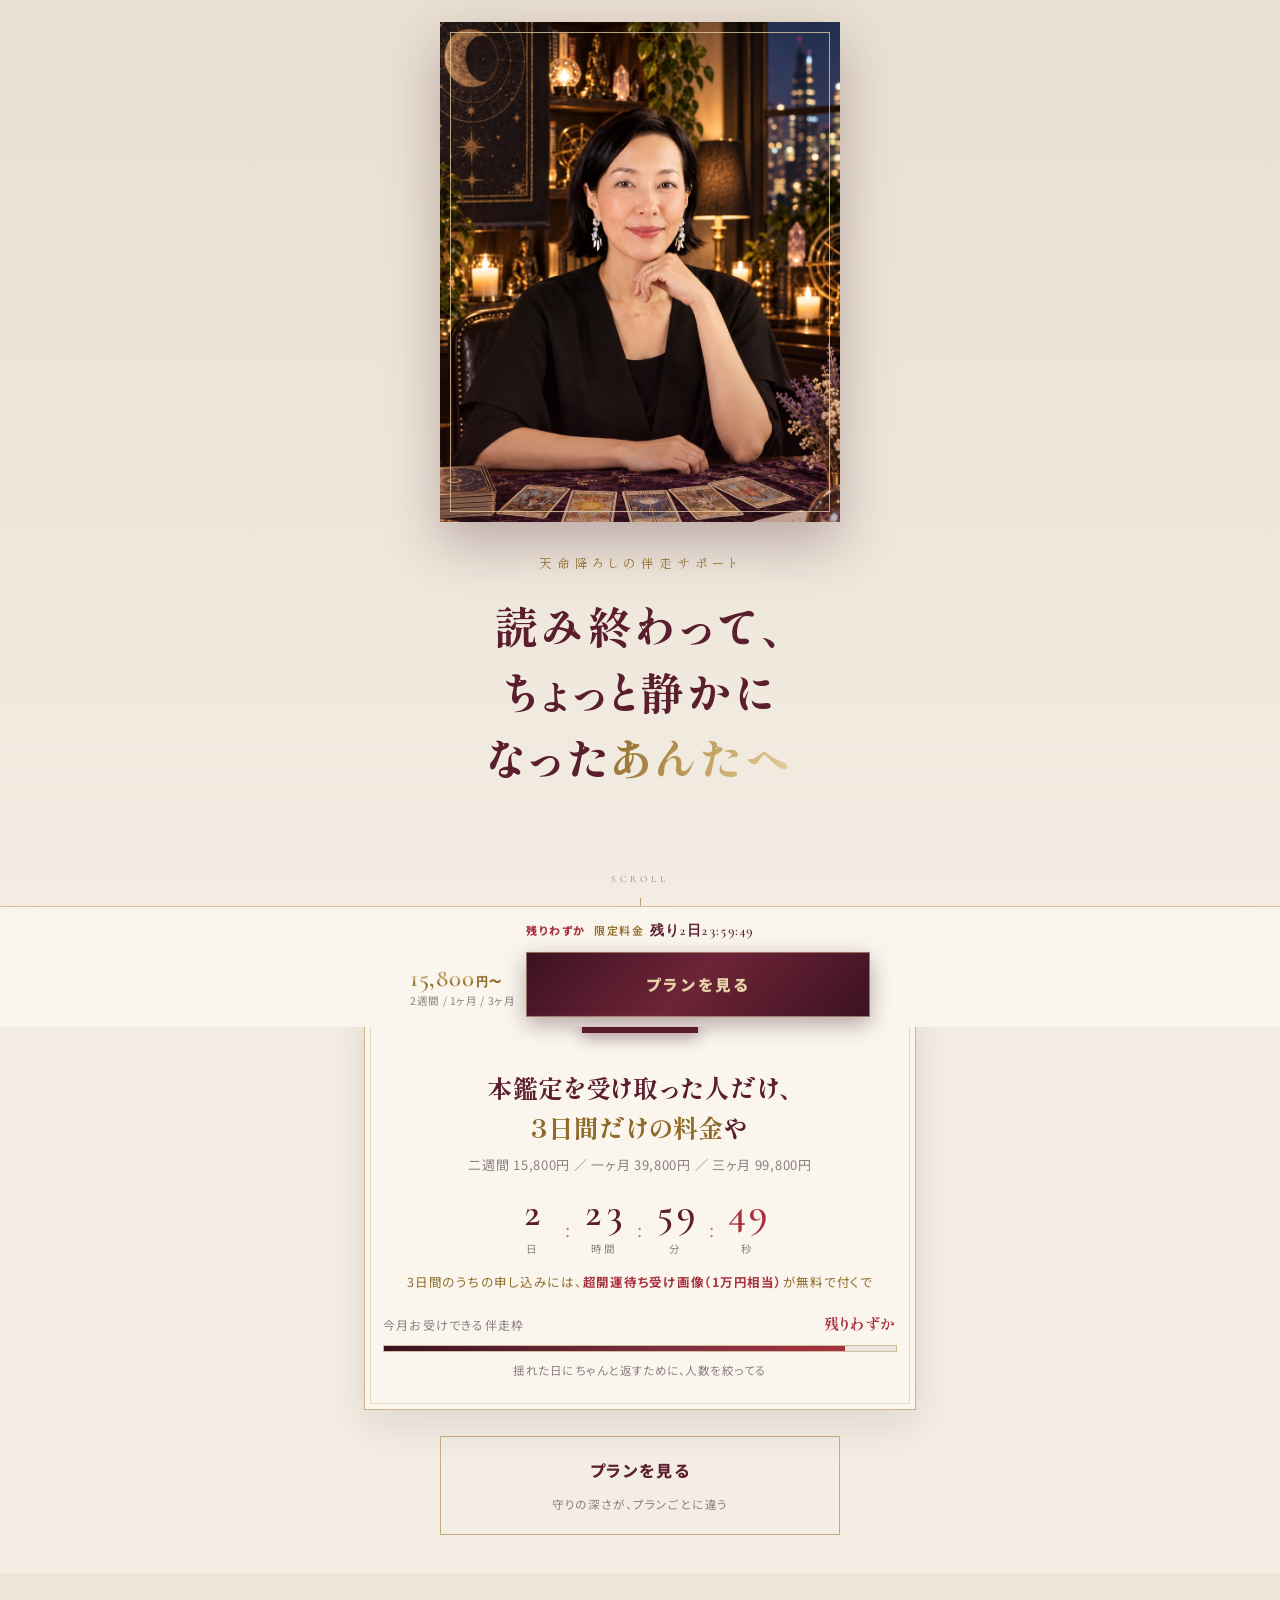
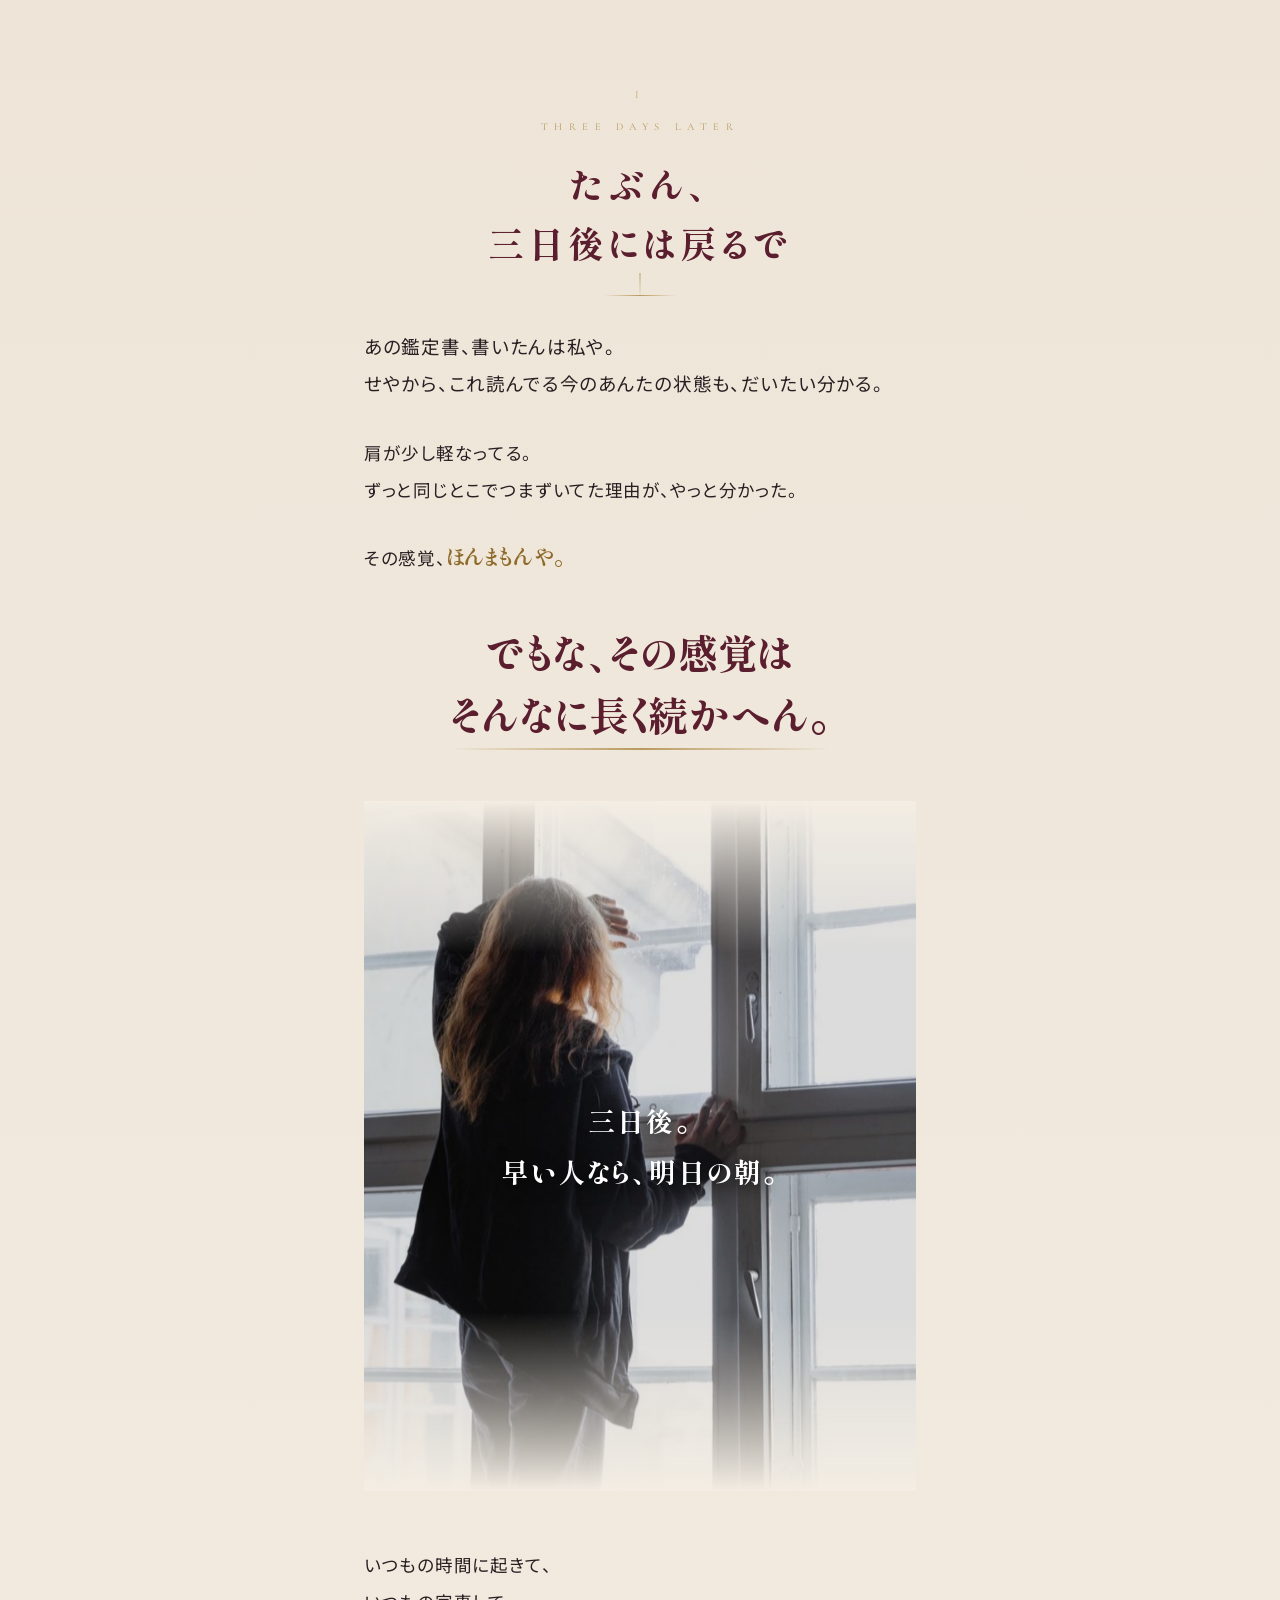
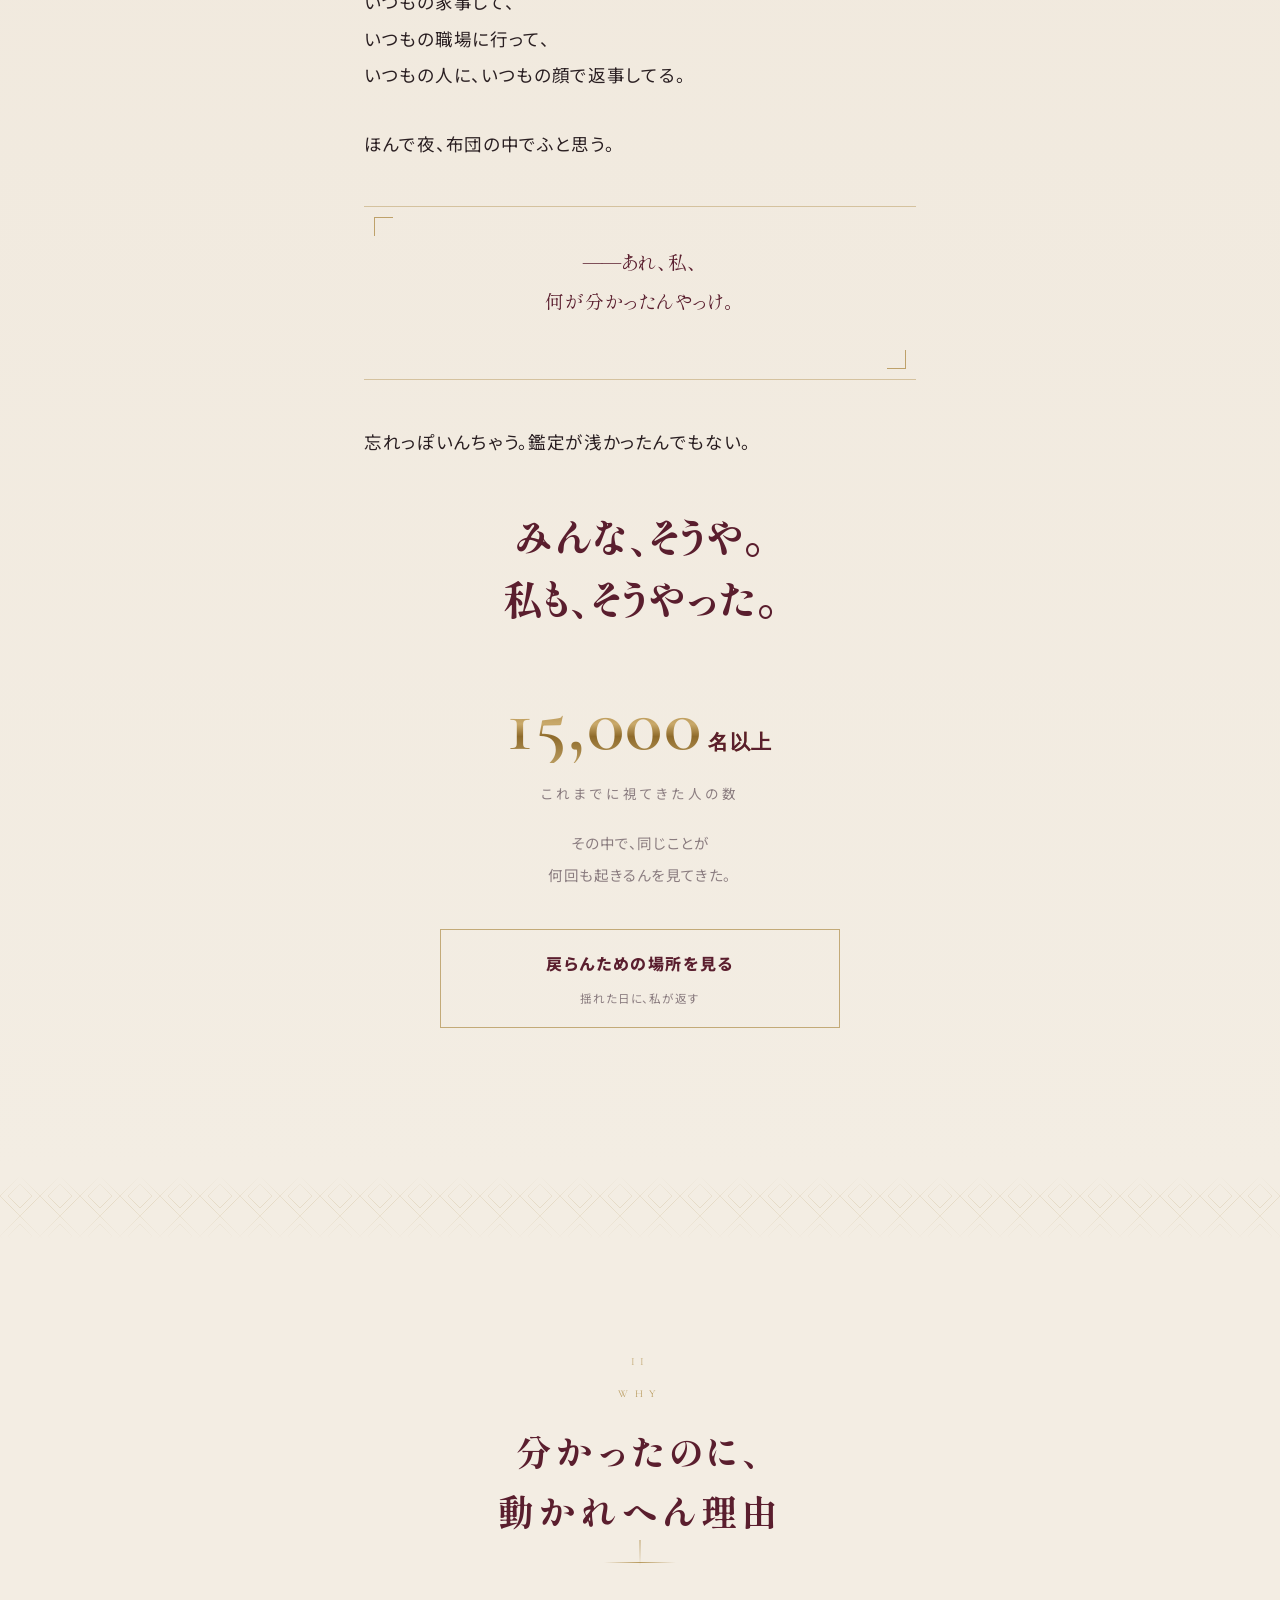
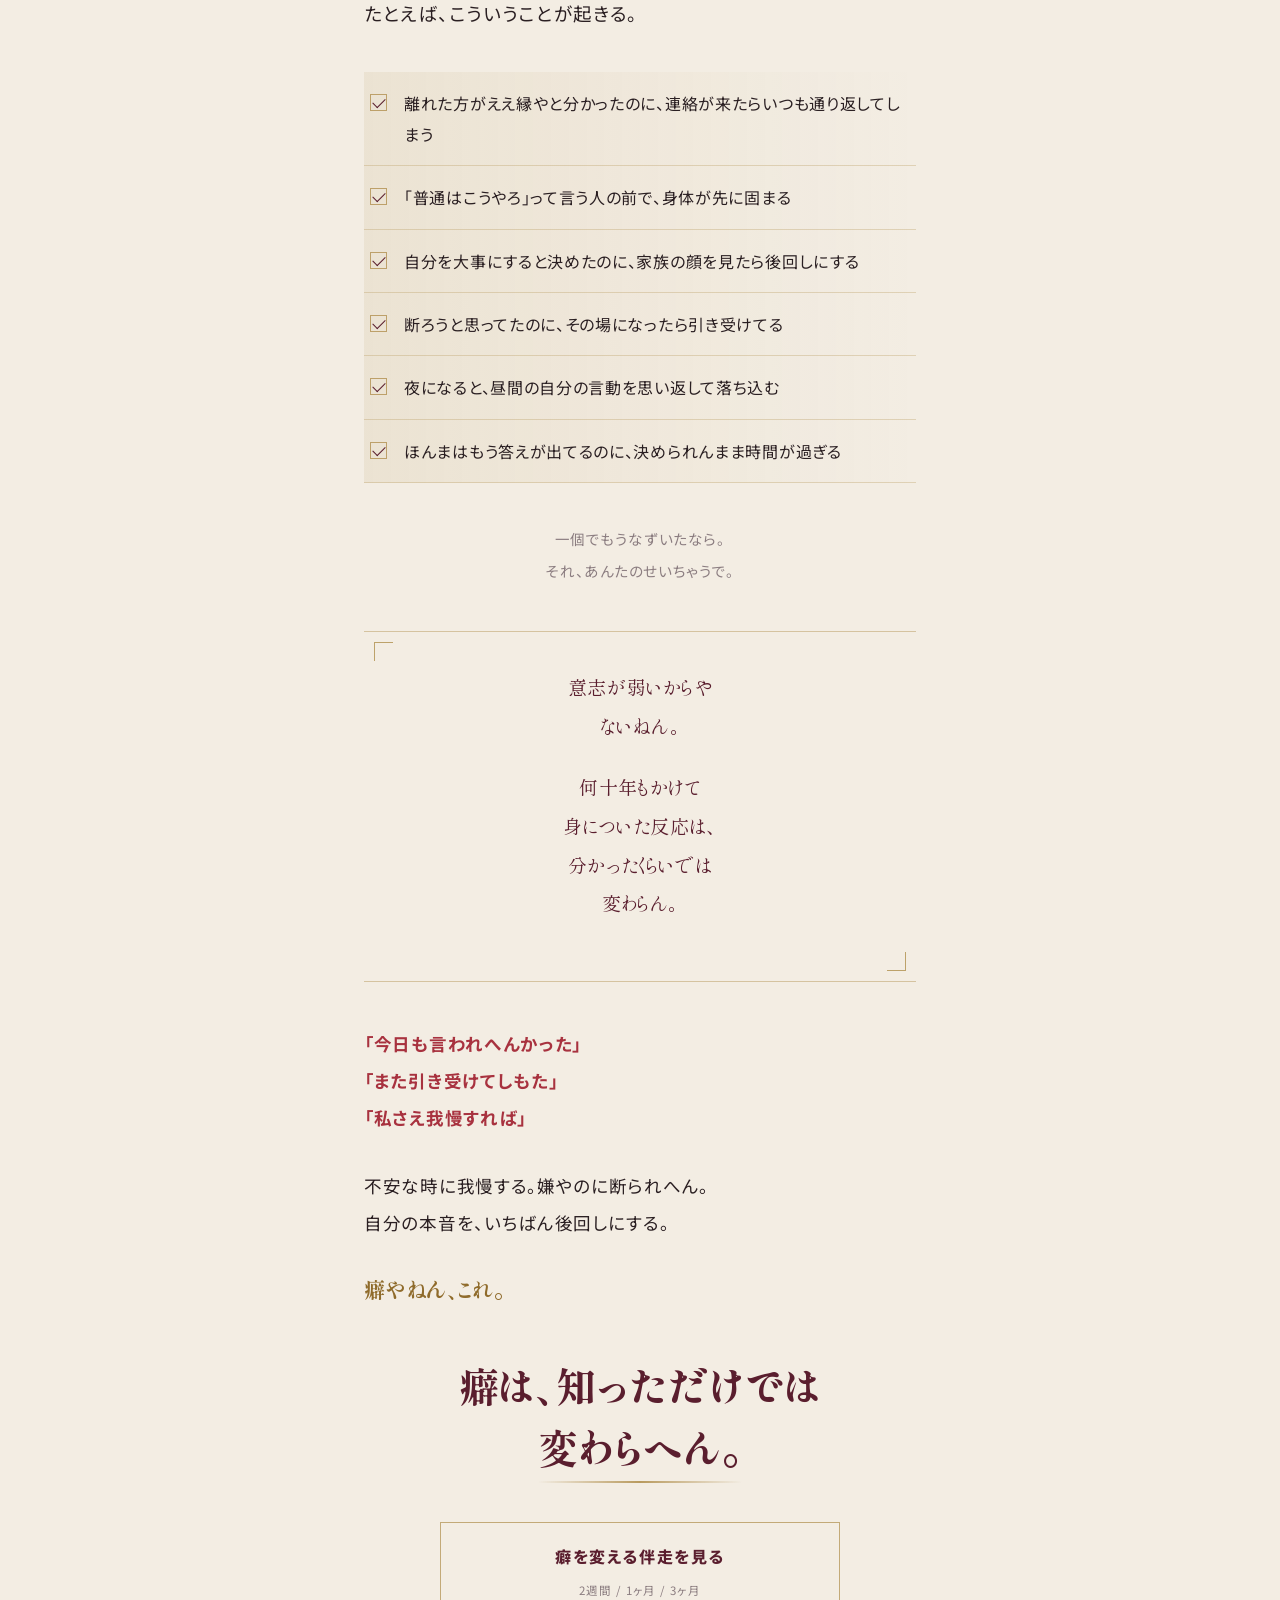
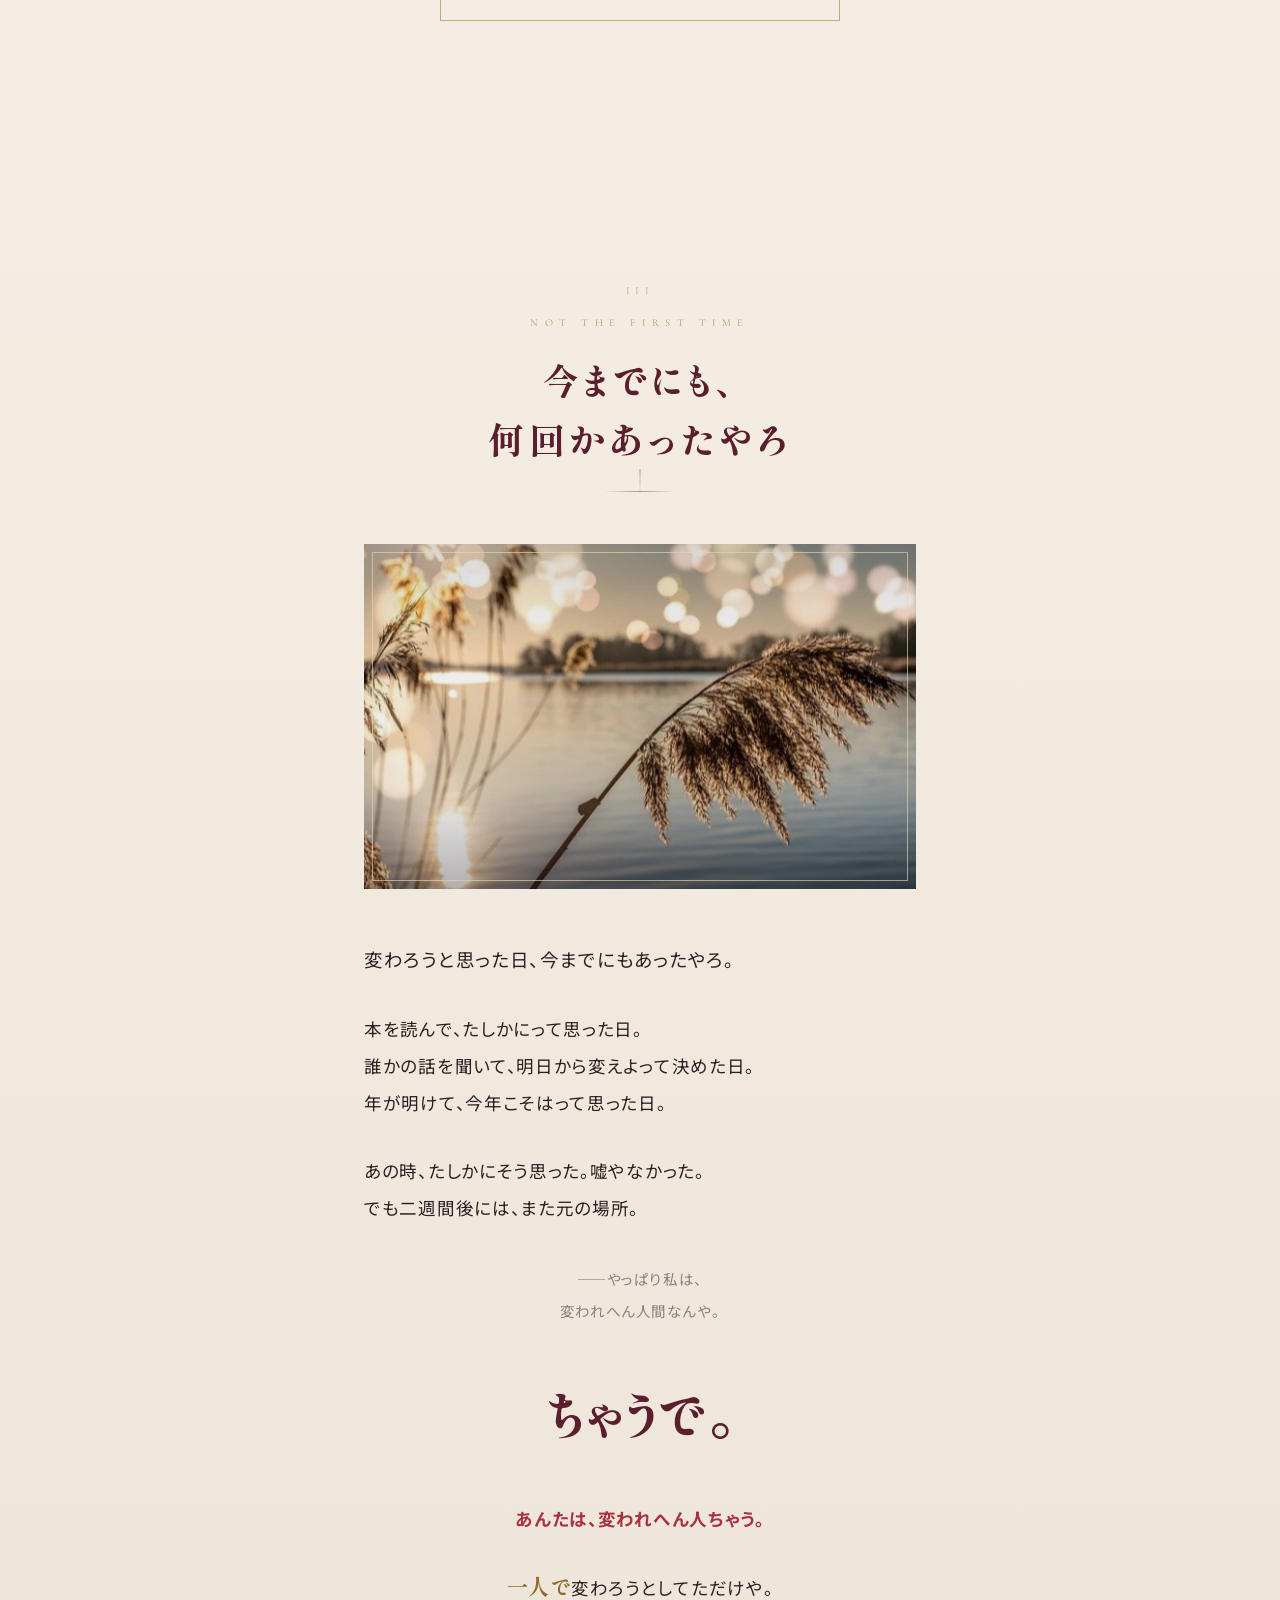
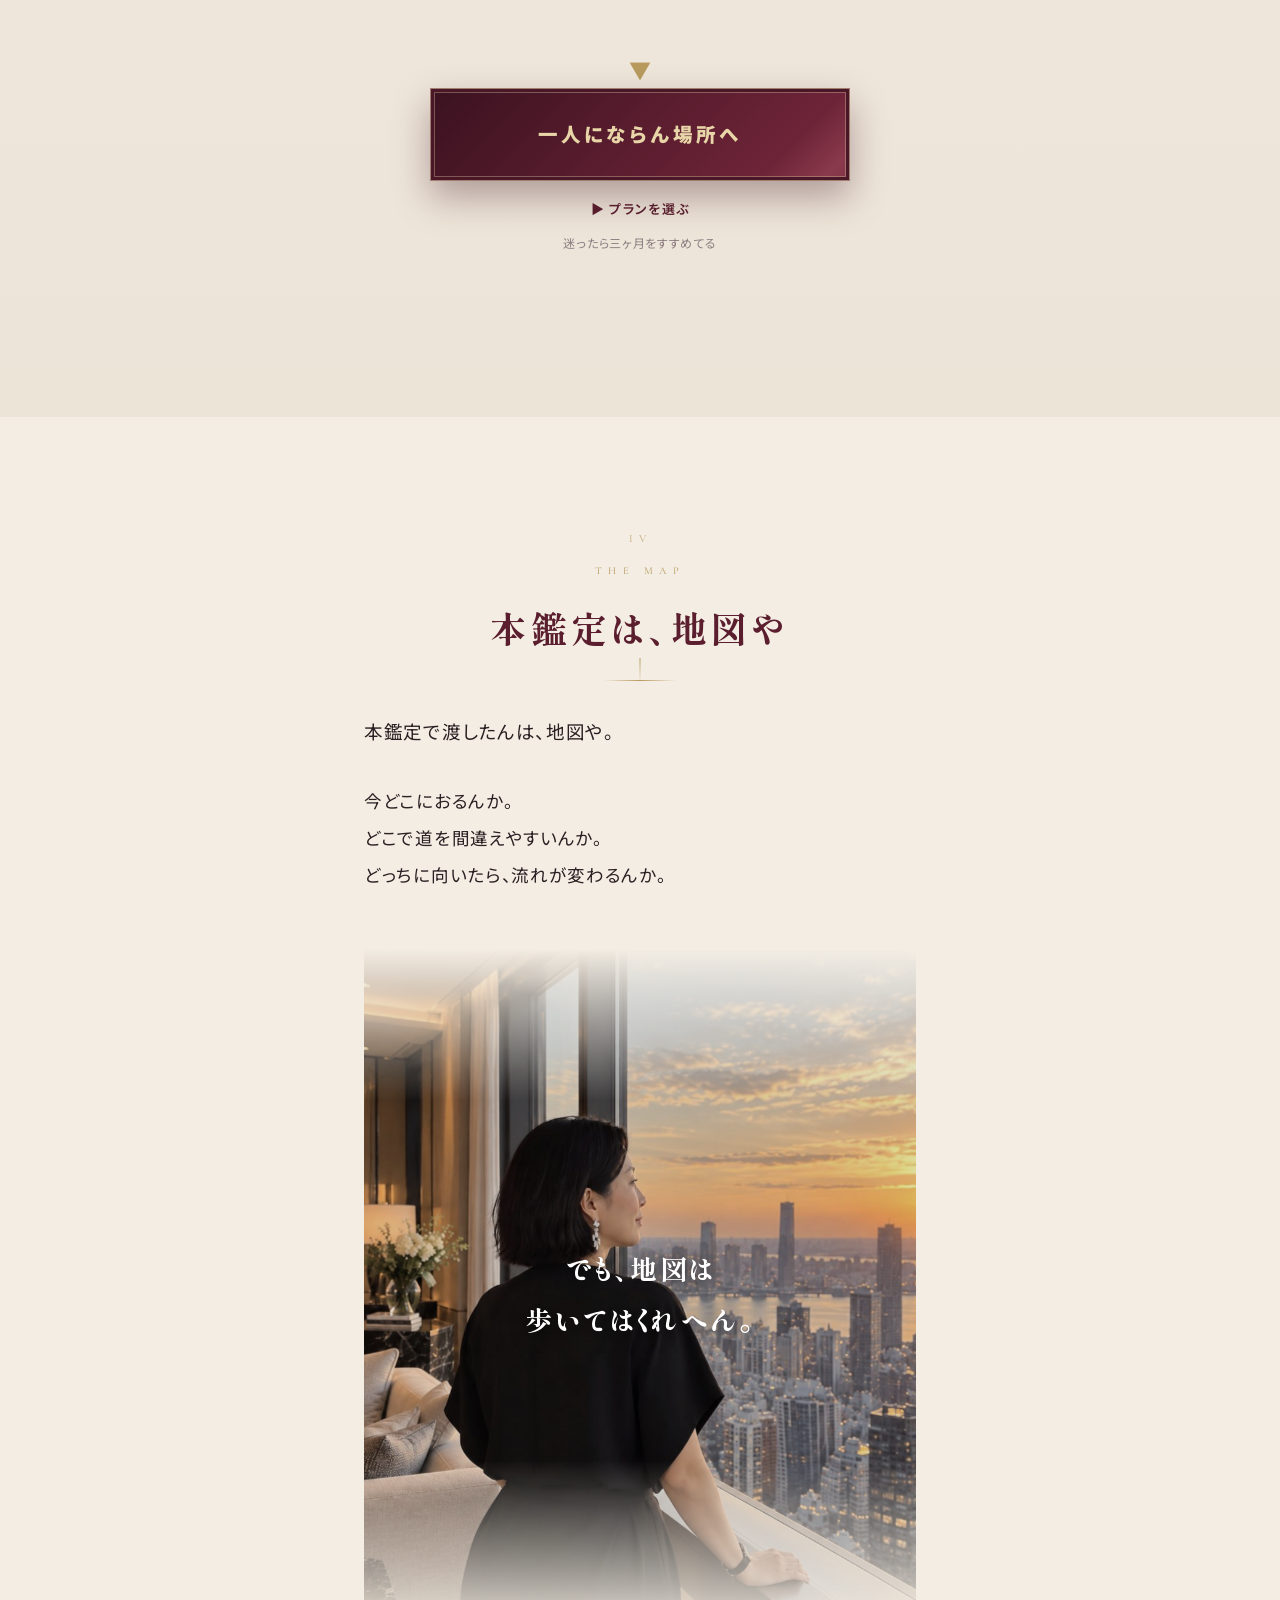
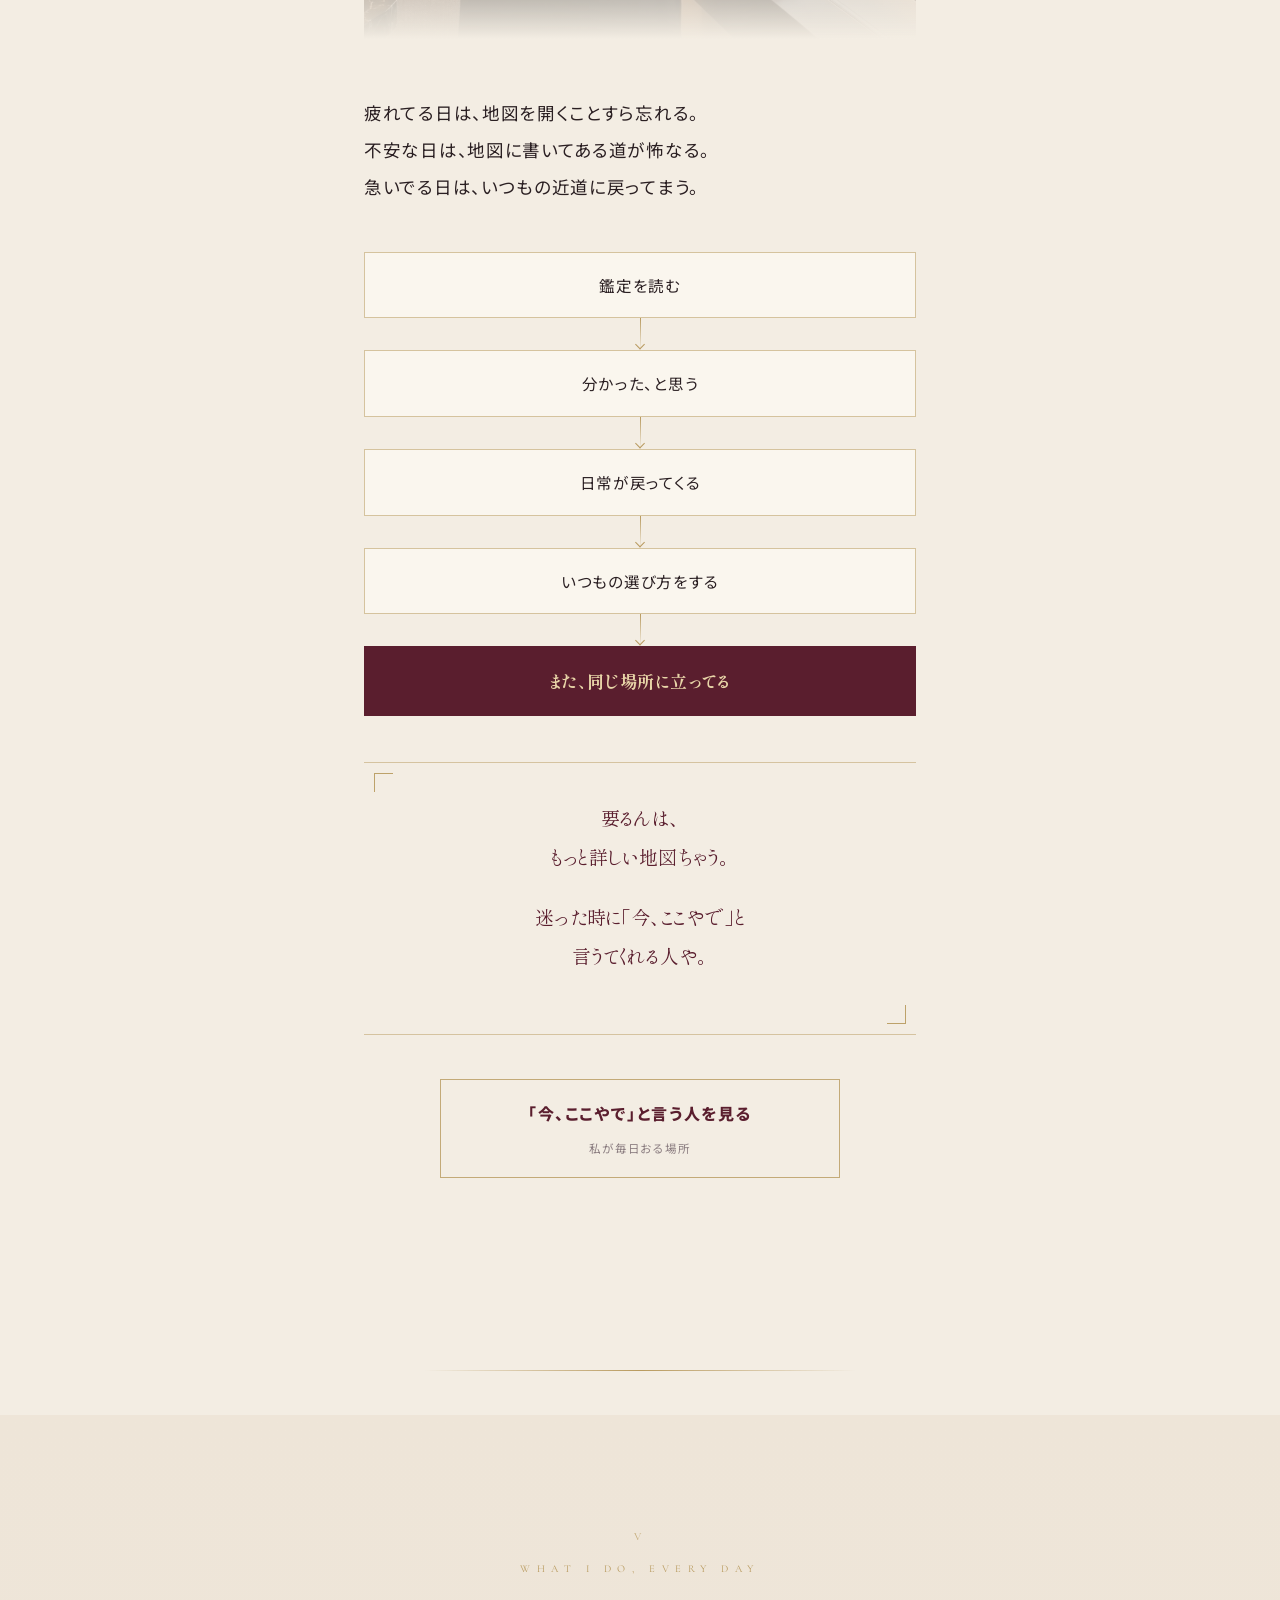
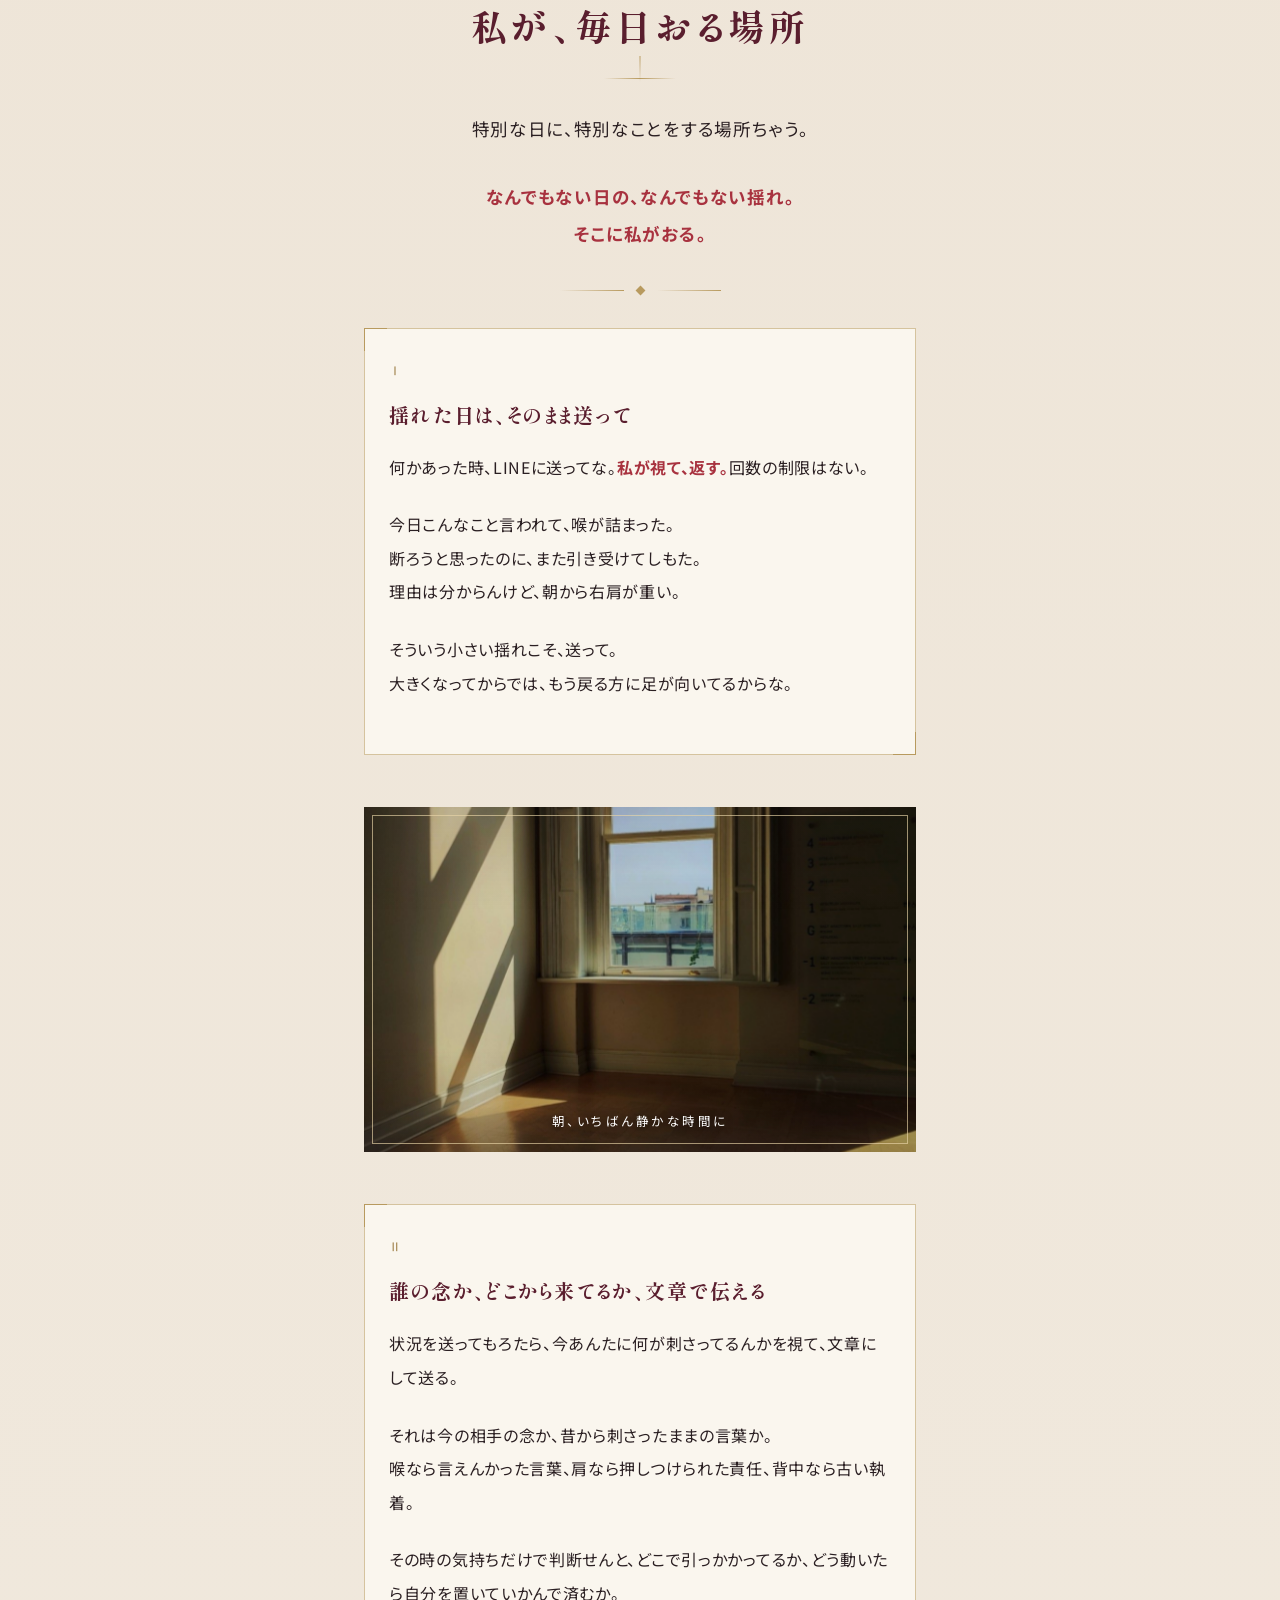
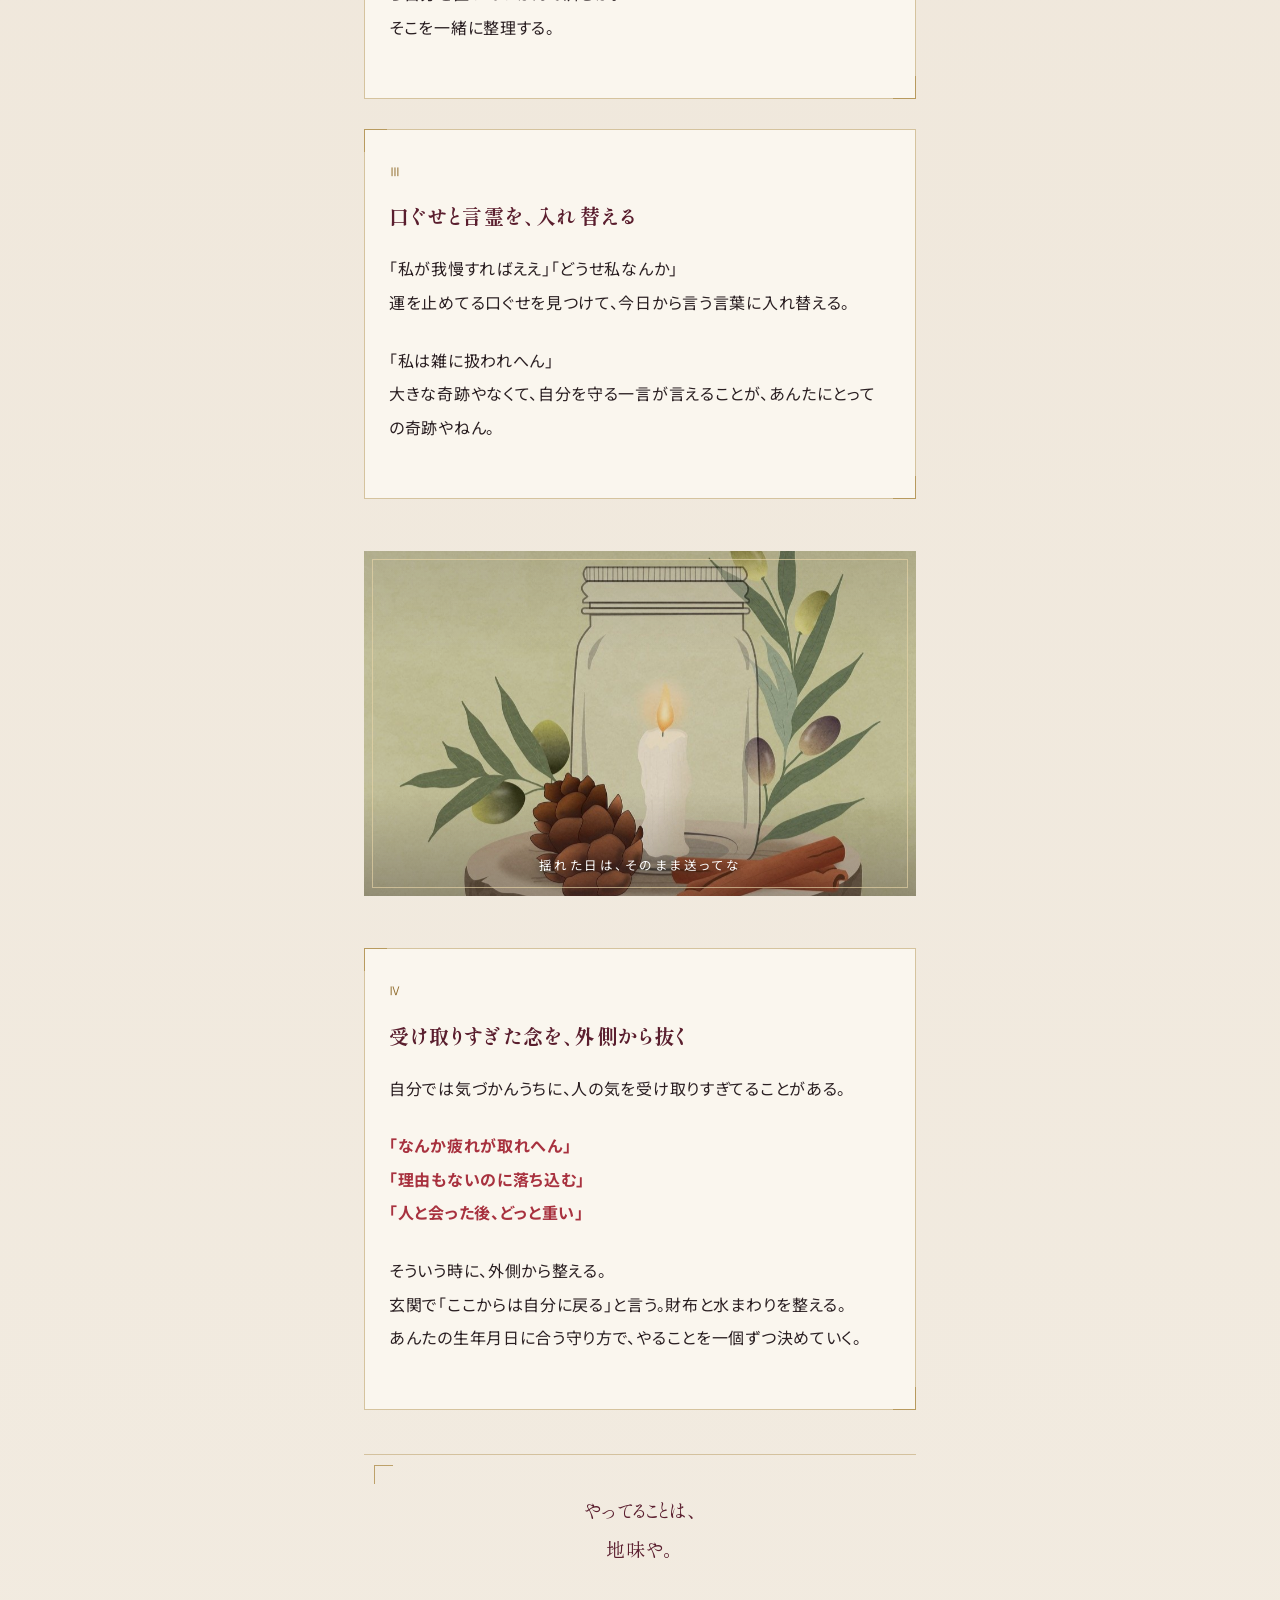
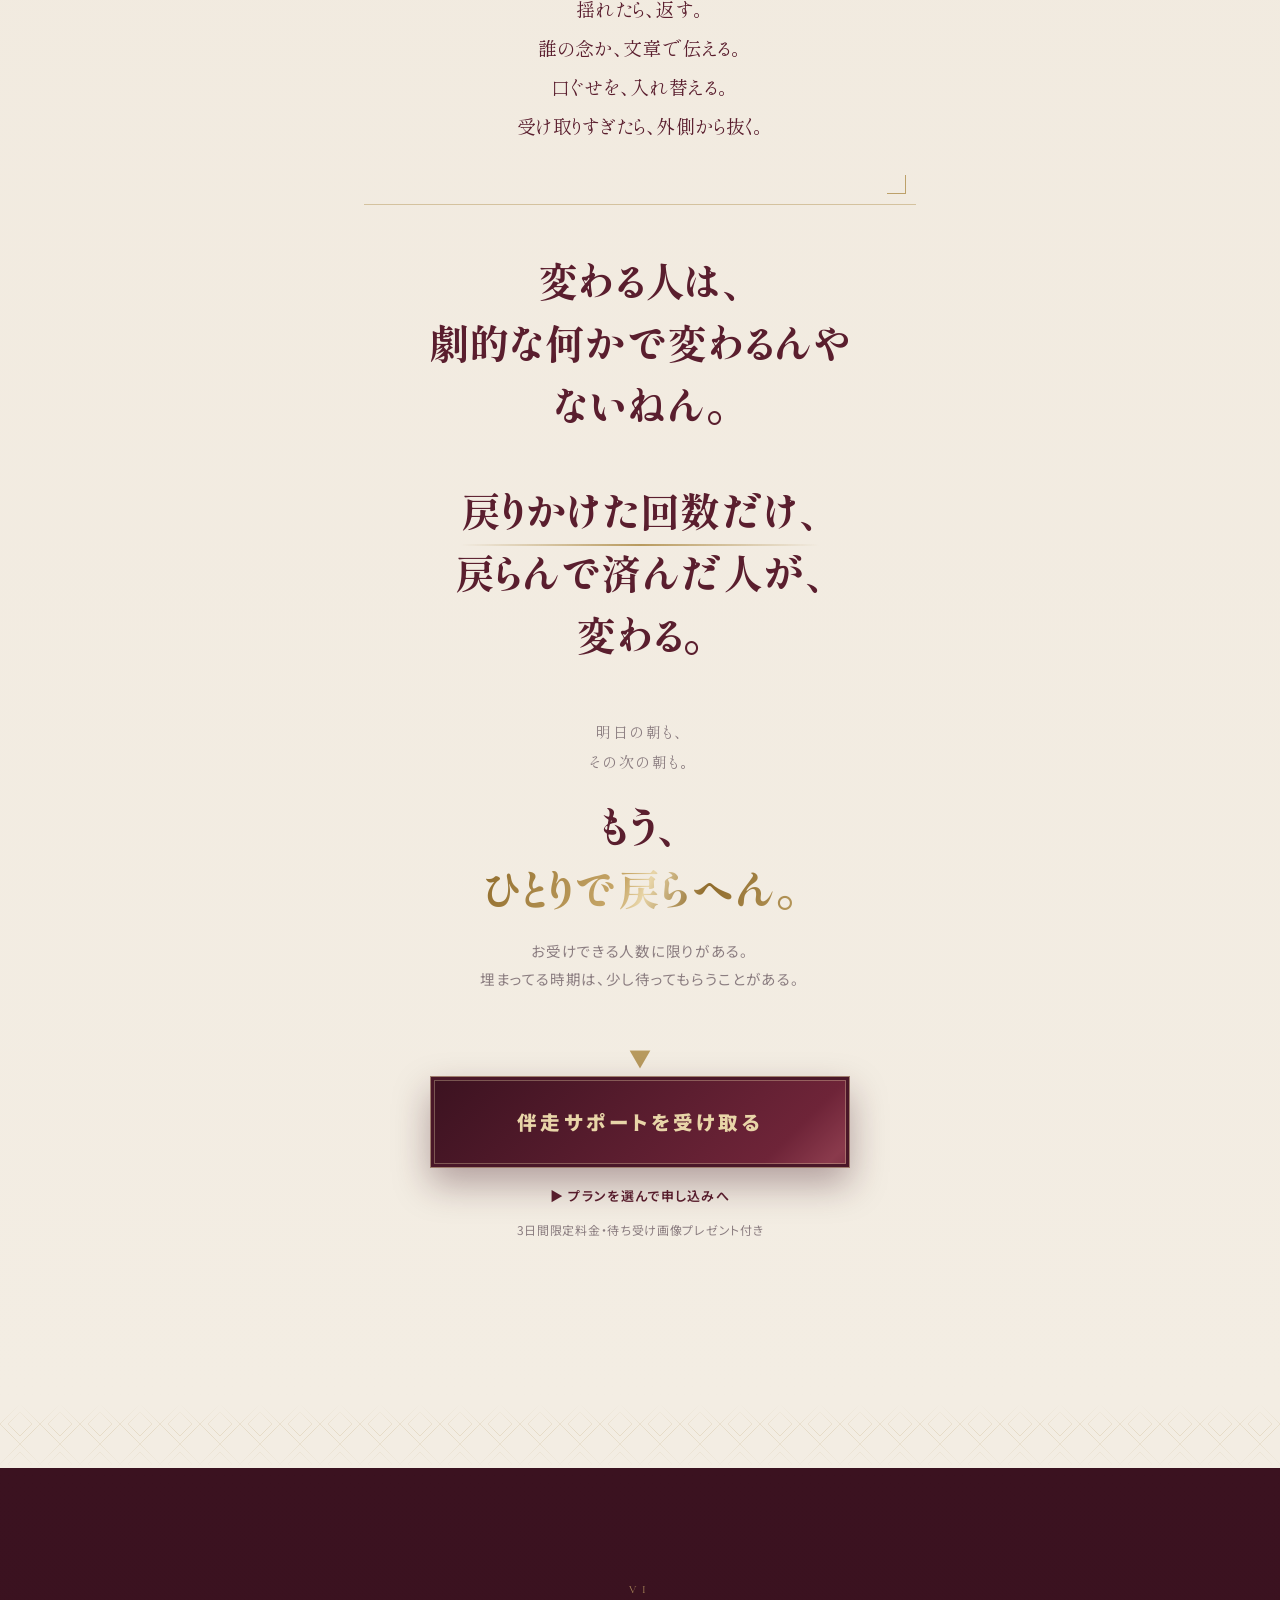
==== commit 90a92a90: "amane-bansou: 3ヶ月サムネ追加・推奨を3ヶ月（王道）へ Co-Authored-By: Claude Fable 5.1 <noreply@anthropic.com>" ====
--- a/amane-bansou/index.html
+++ b/amane-bansou/index.html
@@ -9,8 +9,8 @@
 <link rel="preconnect" href="https://fonts.googleapis.com">
 <link rel="preconnect" href="https://fonts.gstatic.com" crossorigin>
 <link href="https://fonts.googleapis.com/css2?family=Shippori+Mincho+B1:wght@400;600;700;800&family=Noto+Sans+JP:wght@400;500;700&family=Cormorant+Garamond:wght@300;500;600&display=swap" rel="stylesheet">
-<link rel="stylesheet" href="../assets/lp.css?v=202609091220">
-<link rel="stylesheet" href="../assets/theme-amane.css?v=202609091220">
+<link rel="stylesheet" href="../assets/lp.css?v=202609091246">
+<link rel="stylesheet" href="../assets/theme-amane.css?v=202609091246">
 <style>body{line-height:2.1;letter-spacing:.04em}</style>
 </head>
 <!-- 限定料金：本鑑定お届け後の初回閲覧から72時間。通常価格は要確認（未確定のため表示なし）。サポート内容（毎朝の一言・当日返信・ヒーリング）は要確認 -->
@@ -172,7 +172,7 @@
       <span class="arrow">▼</span>
       <span class="btn">一人にならん場所へ</span>
       <span class="sub">▶ プランを選ぶ</span>
-      <span class="micro">迷ったら一ヶ月をすすめてる</span>
+      <span class="micro">迷ったら三ヶ月をすすめてる</span>
     </a>
   </div>
 </section>
@@ -393,6 +393,7 @@
 
     <!-- A -->
     <div class="plan rv">
+      <div class="thumb"><img src="../img/amane/plan_2w.jpg" alt="月詠みの伴走 お試し2週間プラン" loading="lazy" decoding="async" onerror="this.parentNode.style.display='none'"></div>
       <div class="pname">月詠みの伴走　お試し二週間</div>
       <div class="pterm">14 DAYS</div>
       <div class="price"><span class="num-gold">15,800</span><small>円</small></div>
@@ -409,9 +410,9 @@
       <a class="pbtn" href="https://pmsdqb4c2p0emj0yagvc.stores.jp/items/6a250faf8feb78fa4220a440" target="_blank" rel="noopener">二週間ではじめる</a>
     </div>
 
-    <!-- B 推奨 -->
-    <div class="plan rec">
-      <div class="badge">迷ってるなら、ここや</div>
+    <!-- B -->
+    <div class="plan rv">
+      <div class="thumb"><img src="../img/amane/plan_1m.jpg" alt="月詠みの伴走 1ヶ月プラン" loading="lazy" decoding="async" onerror="this.parentNode.style.display='none'"></div>
       <div class="pname">月詠みの伴走　一ヶ月</div>
       <div class="pterm">1 MONTH</div>
       <div class="price"><span class="num-gold">39,800</span><small>円</small></div>
@@ -424,11 +425,13 @@
       <p class="honest tc" style="font-size:14px">身体まで届く守り。反応が変わり始める</p>
       <p>整った後、必ず一回、元に戻ろうとする波が来る。一人やと、ここでほとんどの人が戻る。<br><strong>同じ悩みに戻る流れを、ちゃんと変えたい人はここ。</strong></p>
       <span class="gift">＋ 超開運待ち受け画像（1万円相当）付き</span>
-      <a class="pbtn" href="https://pmsdqb4c2p0emj0yagvc.stores.jp/items/6a1d78377ab8801b355fcf3d" target="_blank" rel="noopener">一ヶ月ではじめる<span class="s">いちばん選ばれてる</span></a>
-    </div>
-
-    <!-- C -->
-    <div class="plan rv">
+      <a class="pbtn" href="https://pmsdqb4c2p0emj0yagvc.stores.jp/items/6a1d78377ab8801b355fcf3d" target="_blank" rel="noopener">一ヶ月ではじめる</a>
+    </div>
+
+    <!-- C 推奨 -->
+    <div class="plan rec">
+      <div class="badge">迷ってるなら、ここや</div>
+      <div class="thumb"><img src="../img/amane/plan_3m.jpg" alt="星詠みの伴走 3ヶ月プラン" loading="lazy" decoding="async" onerror="this.parentNode.style.display='none'"></div>
       <div class="pname">星詠みの伴走　三ヶ月</div>
       <div class="pterm">3 MONTHS</div>
       <div class="price"><span class="num-gold">99,800</span><small>円</small></div>
@@ -441,13 +444,13 @@
       <p class="honest tc" style="font-size:14px">根っこまで届く守り。戻りにくくなる</p>
       <p>仕事、お金、家族、恋愛。いくつものテーマが絡んでる人、長年繰り返してる人へ。<br>三ヶ月は、あんたの周りが変わり始めるのに要る、いちばん短い時間や。</p>
       <span class="gift">＋ 超開運待ち受け画像（1万円相当）付き</span>
-      <a class="pbtn" href="https://pmsdqb4c2p0emj0yagvc.stores.jp/items/6a1d78f65106c219f3a1b314" target="_blank" rel="noopener">三ヶ月ではじめる</a>
+      <a class="pbtn" href="https://pmsdqb4c2p0emj0yagvc.stores.jp/items/6a1d78f65106c219f3a1b314" target="_blank" rel="noopener">三ヶ月ではじめる<span class="s">いちばん選ばれてる王道</span></a>
     </div>
 
     <div class="whisper rv">
-      迷うなら、一ヶ月。<br>
+      迷うなら、三ヶ月。<br>
       まず今の揺れだけ止めたいなら、二週間。<br>
-      長年繰り返してる悩みなら、三ヶ月。<br><br>
+      最初の戻り癖をまたぎたいなら、一ヶ月。<br><br>
       今の自分に要る長さで、ええねん。
     </div>
 
@@ -570,6 +573,6 @@
   </div>
 </div>
 
-<script src="../assets/lp.js?v=202609091220"></script>
+<script src="../assets/lp.js?v=202609091246"></script>
 </body>
 </html>
--- a/assets/theme-amane.css
+++ b/assets/theme-amane.css
@@ -183,9 +183,10 @@
 .item,.plan{border:1px solid rgba(184,154,94,.7);background:var(--ivory);box-shadow:none;position:relative}
 .item::before,.plan::before{content:"";position:absolute;inset:6px;border:1px solid rgba(184,154,94,.3);pointer-events:none;z-index:0}
 .item>*,.plan>*{position:relative;z-index:1}
-.item.rec,.plan.rec{border:1px solid var(--gold);background:linear-gradient(180deg,#FBF4E6,var(--ivory));box-shadow:0 18px 50px rgba(59,18,32,.16)}
-.item.rec::before,.plan.rec::before{border-color:rgba(184,154,94,.6)}
-@keyframes recGlow{0%{box-shadow:0 18px 50px rgba(59,18,32,.16)}35%{box-shadow:0 18px 70px rgba(143,107,43,.4)}100%{box-shadow:0 18px 50px rgba(59,18,32,.16)}}
+.item.rec,.plan.rec{border:4px solid transparent;background:linear-gradient(180deg,#FBF4E6,var(--ivory)) padding-box,linear-gradient(135deg,#8F6B2B 0%,#E8D5A8 22%,#C9A96A 45%,#FFF1CC 52%,#C9A96A 60%,#8F6B2B 100%) border-box;background-size:auto,220% 100%;animation:goldFrame 6s ease-in-out infinite;box-shadow:0 0 0 1px rgba(143,107,43,.35),0 18px 50px rgba(59,18,32,.18),0 0 46px rgba(201,169,106,.45)}
+.item.rec::before,.plan.rec::before{inset:8px;border:1px solid rgba(184,154,94,.75)}
+@keyframes goldFrame{0%,100%{background-position:0 0,0% 0}50%{background-position:0 0,100% 0}}
+@keyframes recGlow{0%{box-shadow:0 0 0 1px rgba(143,107,43,.35),0 18px 50px rgba(59,18,32,.18),0 0 46px rgba(201,169,106,.45)}35%{box-shadow:0 0 0 1px rgba(143,107,43,.5),0 18px 70px rgba(59,18,32,.2),0 0 90px rgba(232,213,168,.85)}100%{box-shadow:0 0 0 1px rgba(143,107,43,.35),0 18px 50px rgba(59,18,32,.18),0 0 46px rgba(201,169,106,.45)}}
 .badge{background:var(--bdx);color:var(--champ);letter-spacing:.24em;box-shadow:0 6px 16px rgba(59,18,32,.3)}
 .thumb{margin:-12px -6px 22px;border:1px solid rgba(184,154,94,.5)}
 .rec .thumb{margin:-20px -14px 24px}
